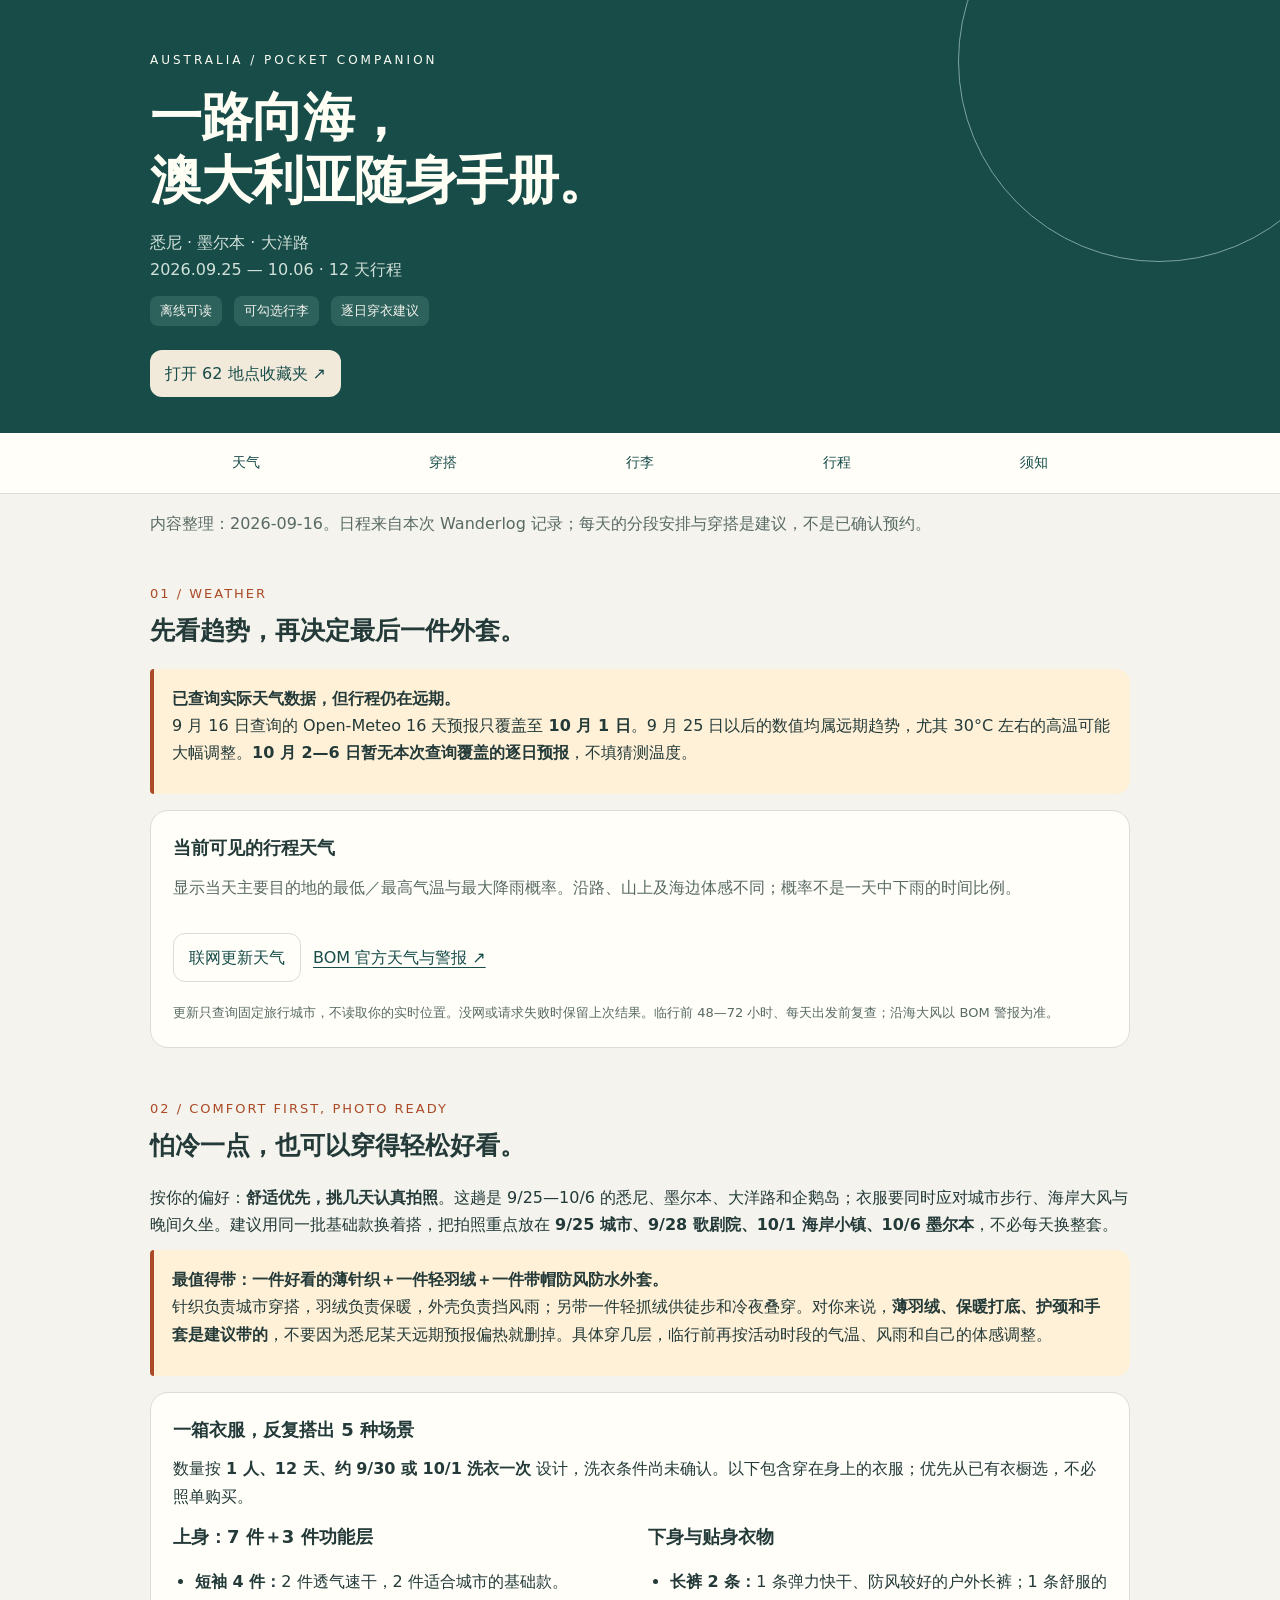
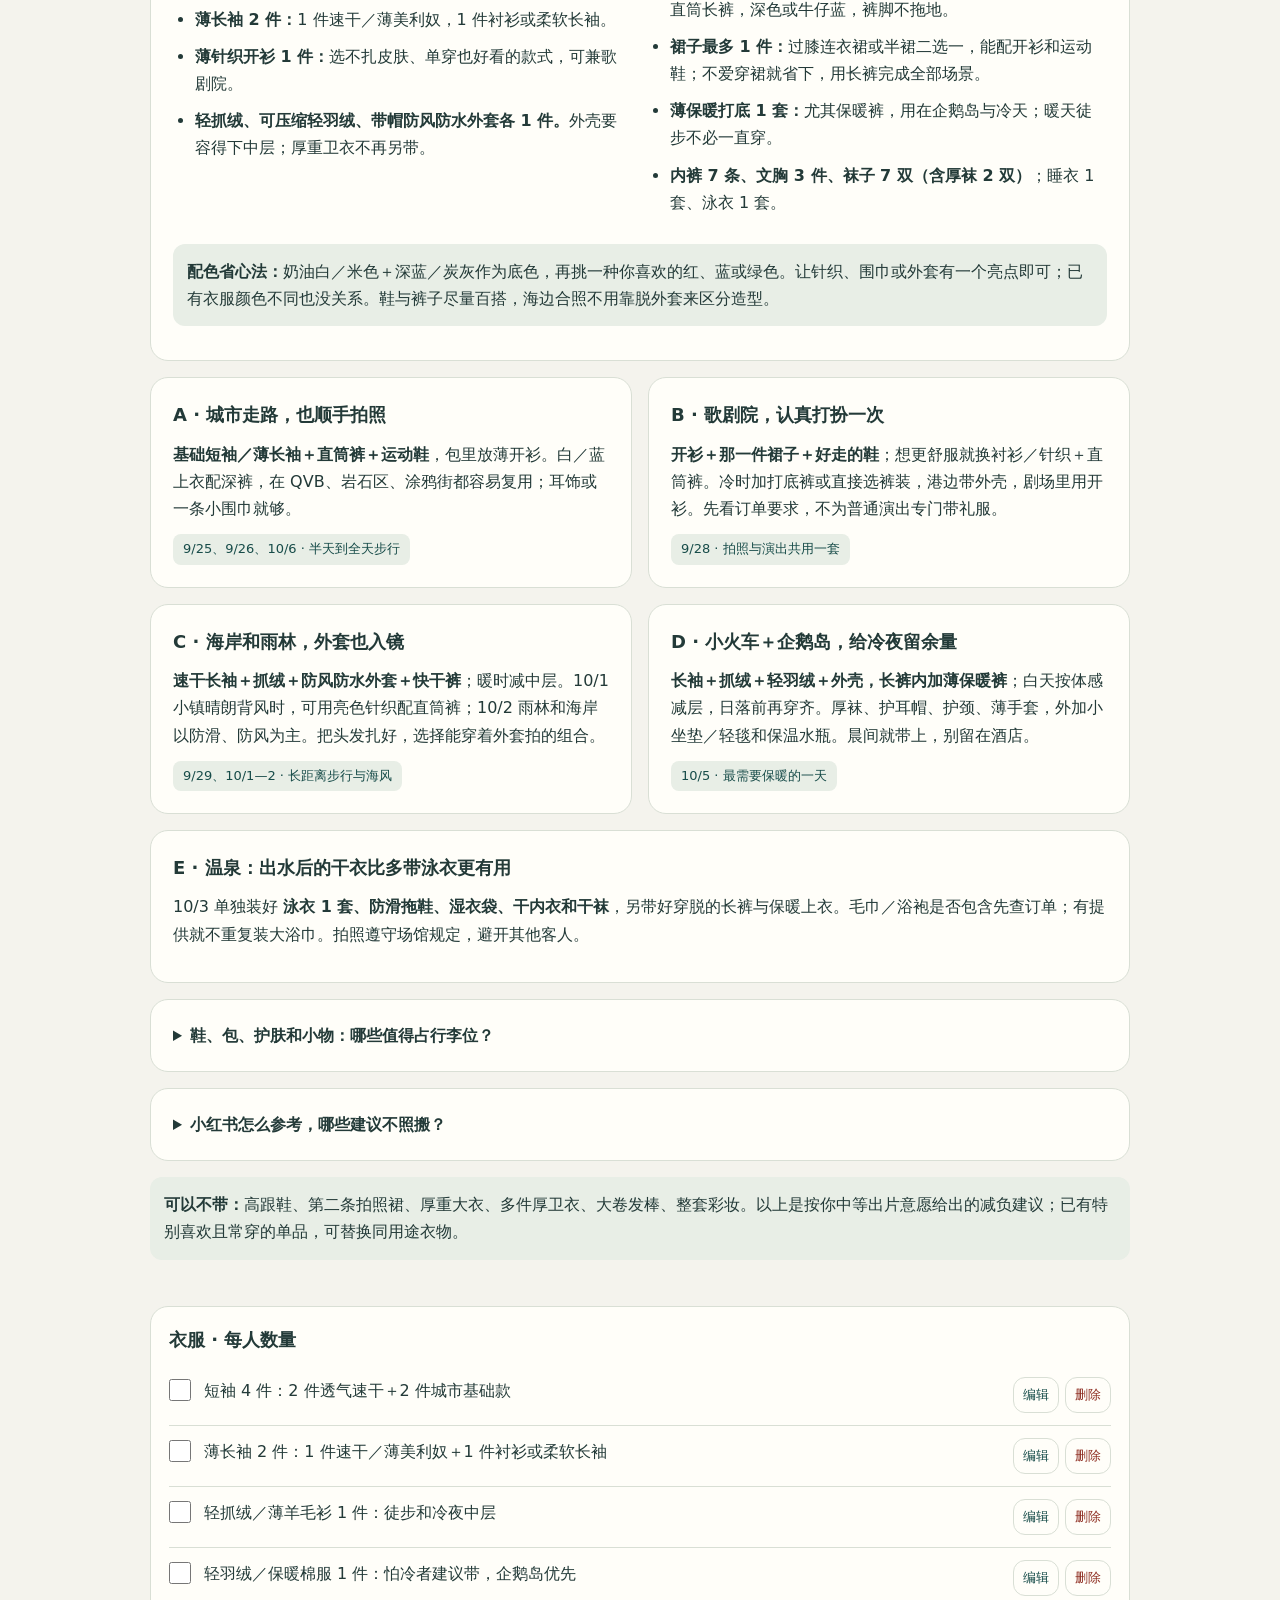
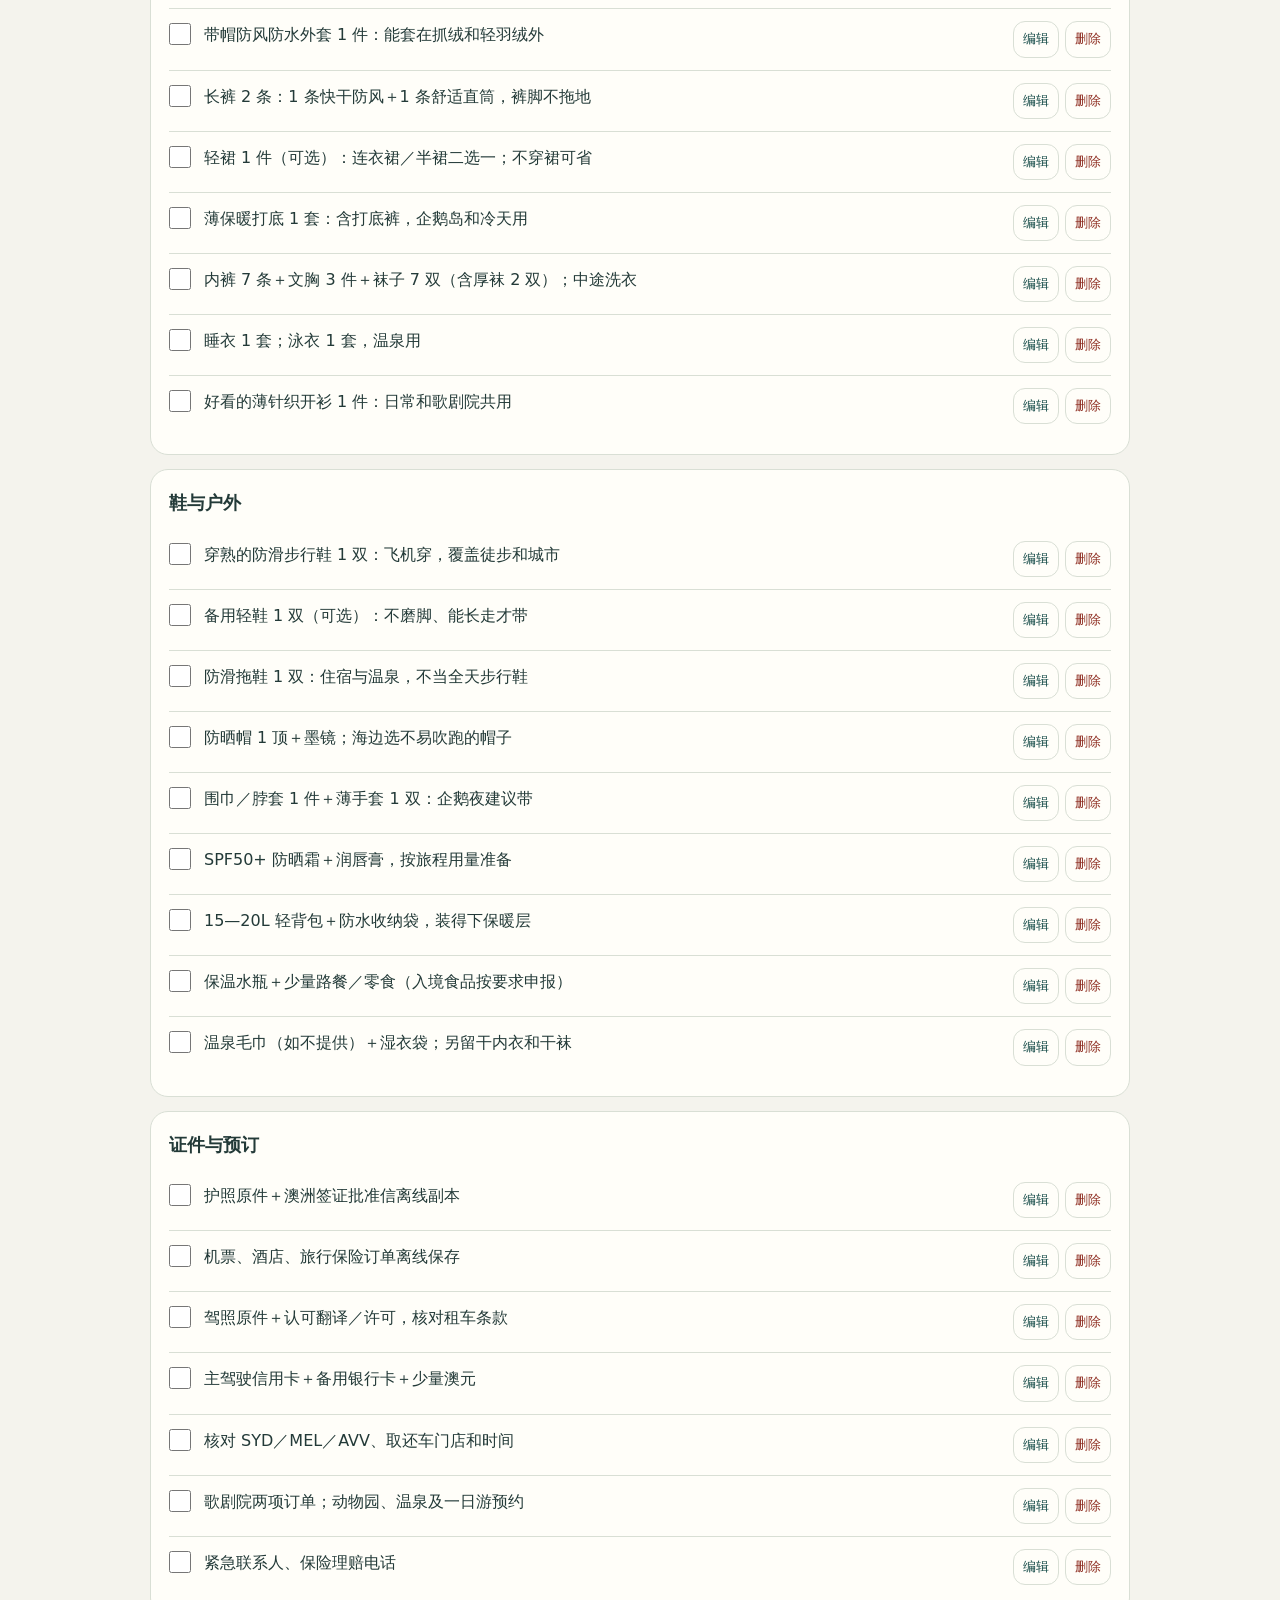
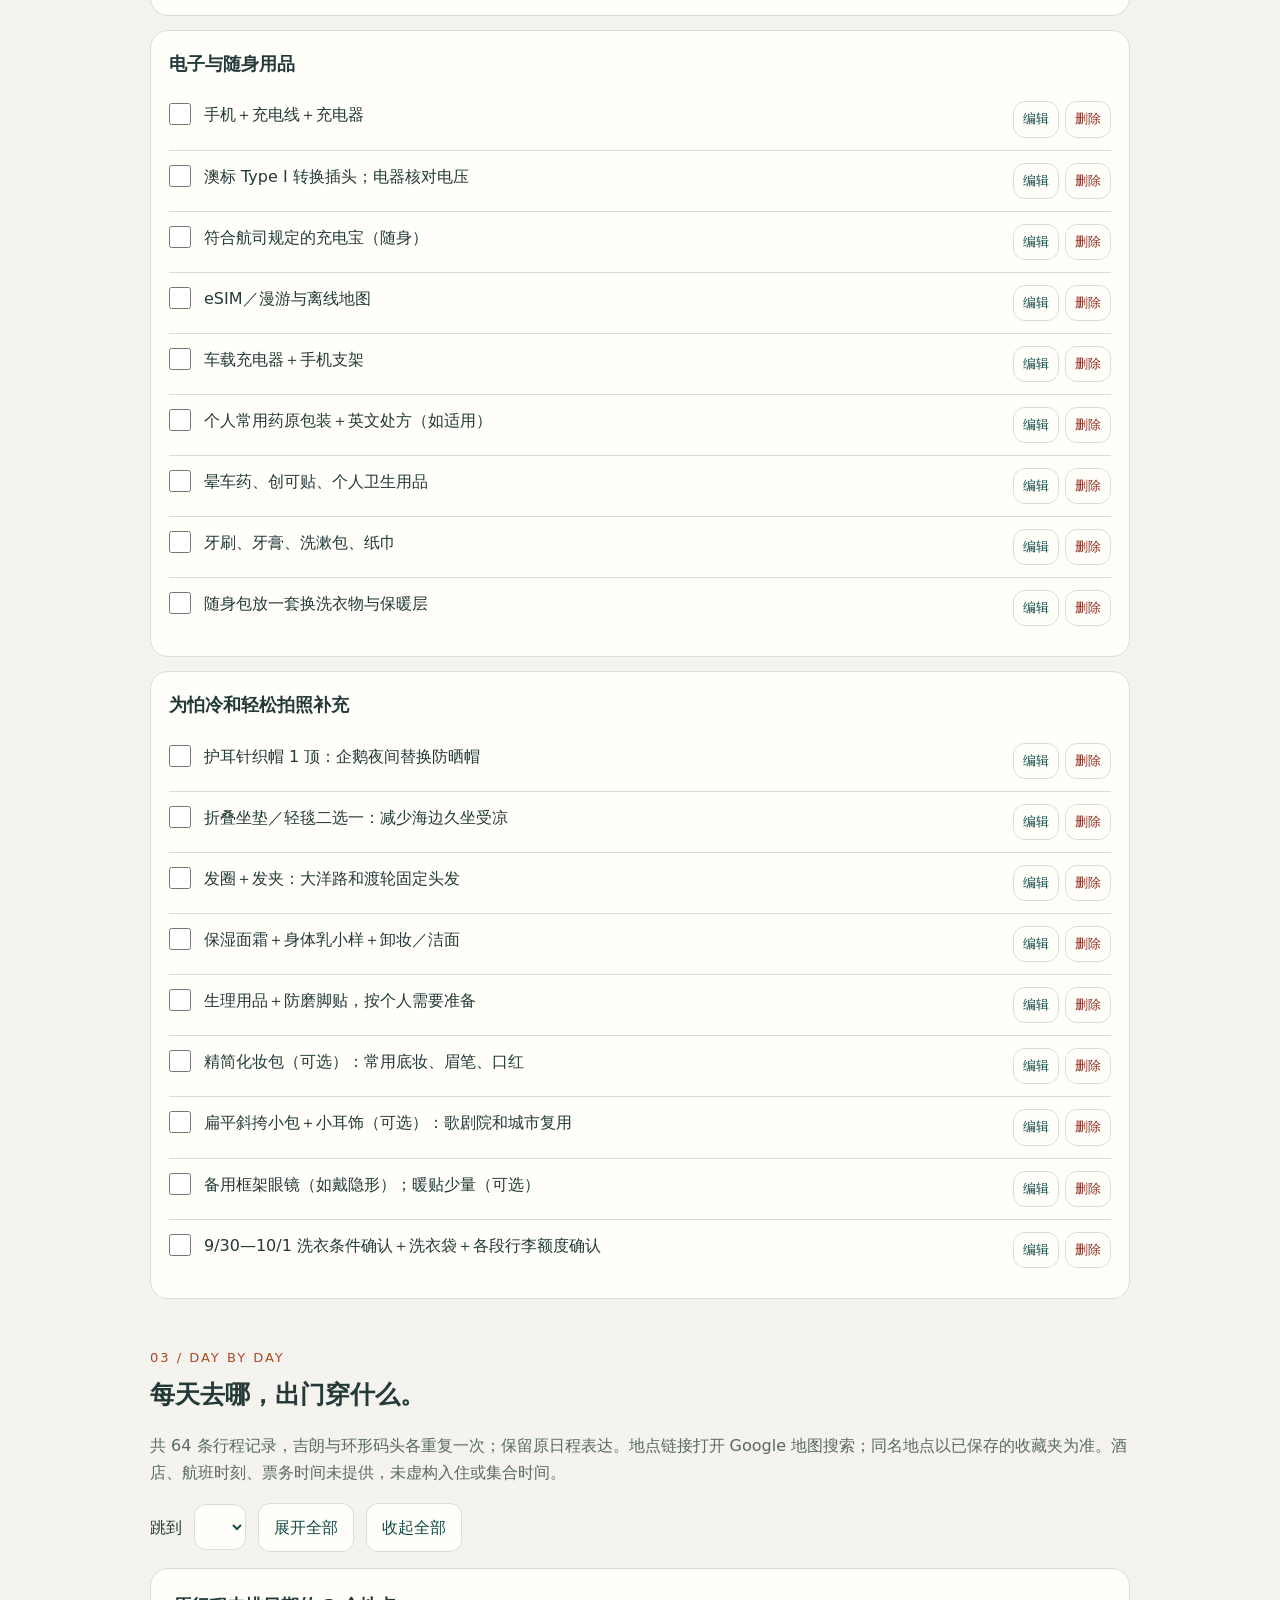
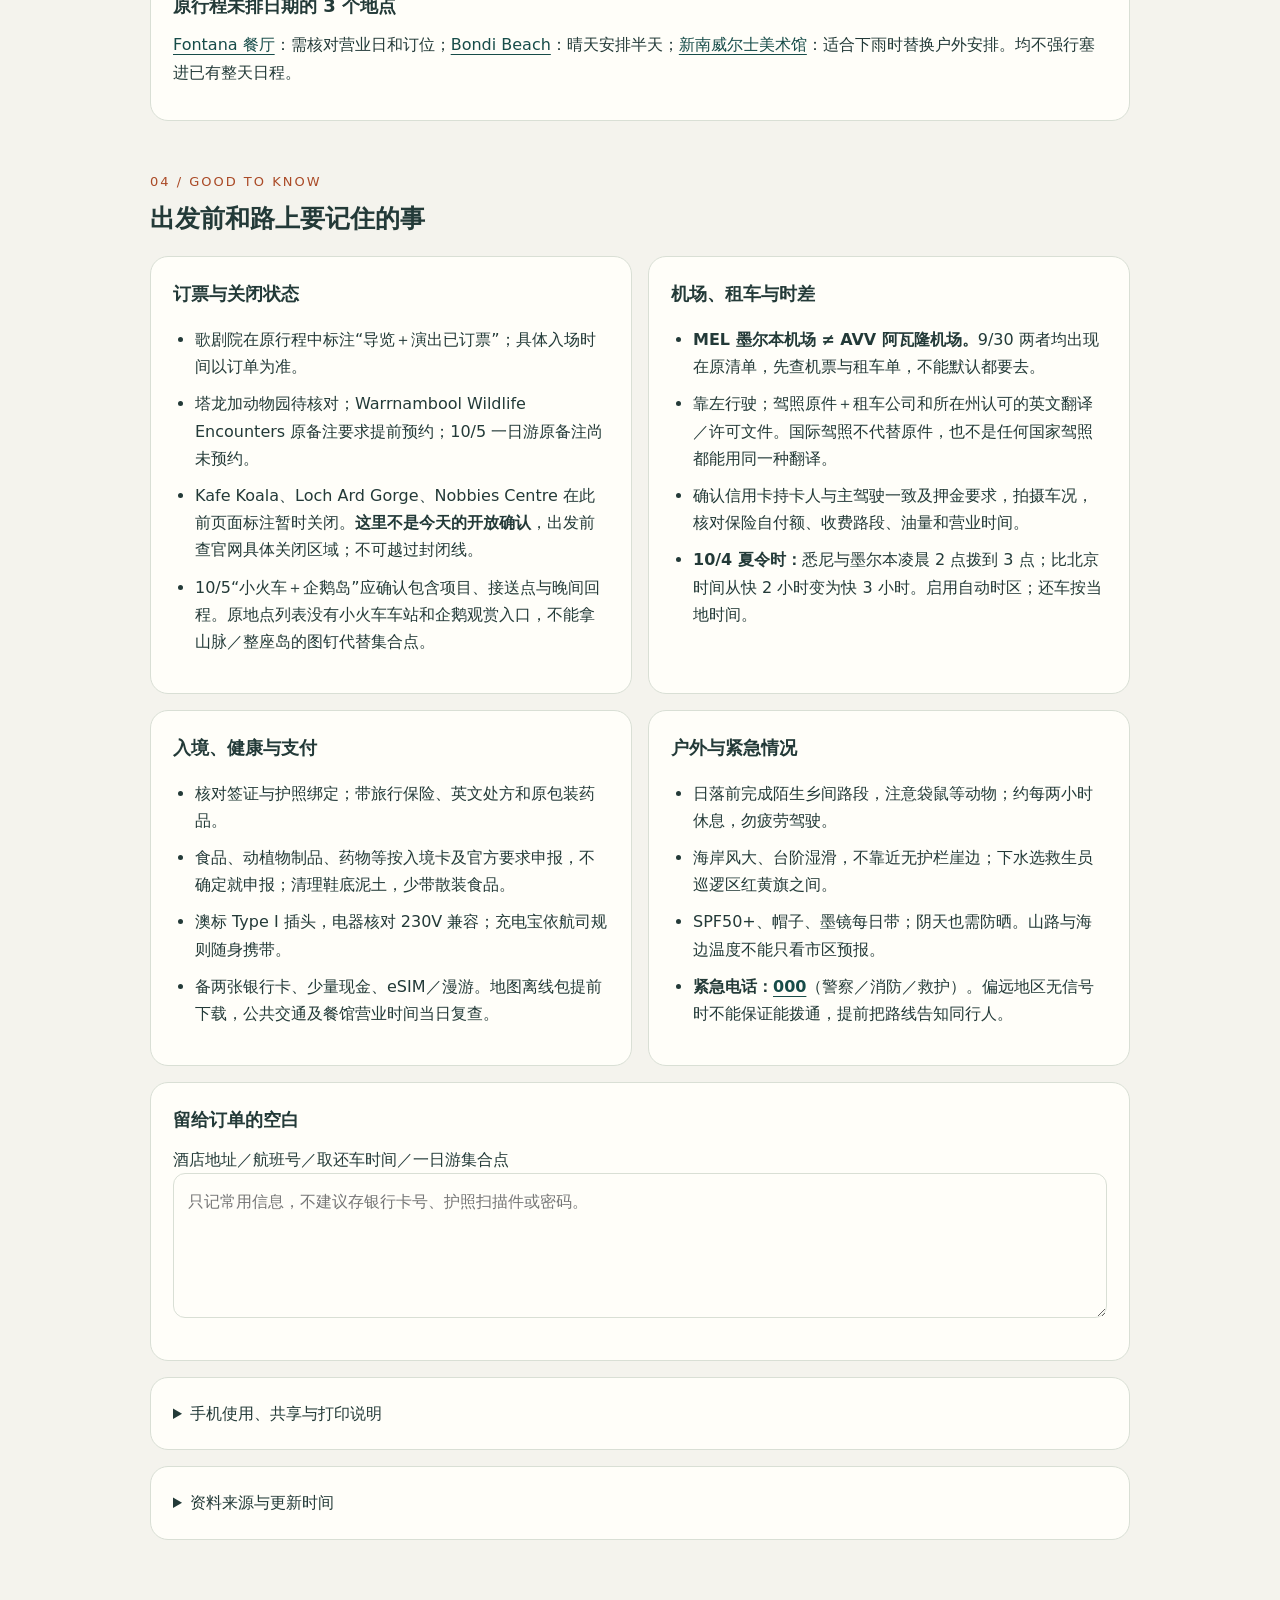
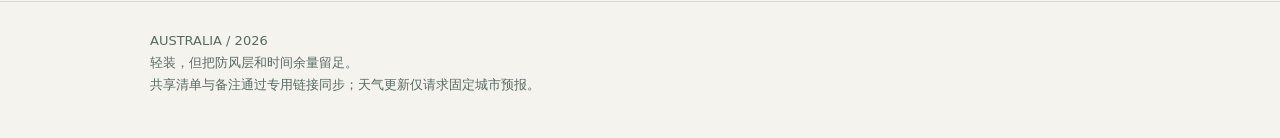
==== public/index.html @ 9674b91f "Add collaborative Cloudflare sync" ====
<!doctype html>
<html lang="zh-CN"><head><meta charset="UTF-8"><meta name="viewport" content="width=device-width,initial-scale=1,viewport-fit=cover"><meta name="theme-color" content="#174c49"><meta name="robots" content="noindex,nofollow"><meta name="referrer" content="strict-origin-when-cross-origin"><title>澳大利亚 · 随身旅行手册</title>
<style>
:root{--bg:#f4f3ed;--paper:#fffef9;--ink:#233a38;--muted:#596a65;--line:#d9dfd5;--teal:#174c49;--soft:#e8eee6;--orange:#aa4a26;--warn:#fff0d8;--radius:18px}*{box-sizing:border-box}html{scroll-behavior:smooth;scroll-padding-top:82px}body{margin:0;background:var(--bg);color:var(--ink);font:16px/1.7 system-ui,-apple-system,"Segoe UI","PingFang SC","Microsoft YaHei",sans-serif}a{color:var(--teal);text-underline-offset:4px;overflow-wrap:anywhere}button,input,select{font:inherit}button,a,summary,input{touch-action:manipulation}button{cursor:pointer}button,.btn,select{min-height:46px;border:1px solid var(--line);border-radius:12px;padding:10px 15px;background:var(--paper);color:var(--teal)}button:active,.btn:active{background:var(--soft)}button:disabled{opacity:.65;cursor:wait}:focus-visible{outline:3px solid var(--orange);outline-offset:3px}h1,h2,h3,p{margin-top:0}h1{font-size:clamp(32px,7vw,52px);line-height:1.2;letter-spacing:-1px;margin-bottom:18px}h2{font-size:25px;margin:0 0 16px}h3{font-size:18px;margin:0 0 10px}small,.muted{color:var(--muted)}small{font-size:13px}p{margin-bottom:12px}.shell{max-width:1020px;margin:auto;padding:0 20px}.hero{background:var(--teal);color:#fffef5;padding:50px 0 36px;position:relative;overflow:hidden}.hero:after{content:"";position:absolute;right:-80px;top:-140px;width:400px;height:400px;border:1px solid #7da5a0;border-radius:50%;pointer-events:none}.eyebrow{font-size:12px;letter-spacing:3px;text-transform:uppercase;margin-bottom:16px}.hero .muted{color:#d2e1d8}.hero .row{position:relative;z-index:1}.row{display:flex;gap:12px;flex-wrap:wrap;align-items:center}.pill{display:inline-block;padding:4px 10px;border-radius:8px;background:var(--soft);color:var(--teal);font-size:13px}.hero .pill{background:#2c615c;color:#f4f3ed}.hero .btn{background:#f1eadb;border:none;text-decoration:none}.hero .sub{max-width:650px}nav{position:sticky;top:0;z-index:5;background:var(--paper);border-bottom:1px solid var(--line)}nav .shell{display:grid;grid-template-columns:repeat(4,1fr);padding-top:8px;padding-bottom:8px;gap:6px}nav a{text-decoration:none;text-align:center;font-size:14px;padding:10px 0;border-radius:10px;min-height:44px}nav a:hover,nav a[aria-current]{background:var(--soft)}main{padding-bottom:45px!important}section{padding-top:34px;scroll-margin-top:10px}.intro{padding:16px 0 0}.card{background:var(--paper);border:1px solid var(--line);border-radius:var(--radius);padding:22px;margin-bottom:16px}.notice{border-left:4px solid var(--orange);background:var(--warn);padding:16px 18px;border-radius:4px 14px 14px 4px}.grid{display:grid;grid-template-columns:repeat(2,minmax(0,1fr));gap:16px}.grid .card{margin:0}.metric{font-size:28px;line-height:1.3;font-variant-numeric:tabular-nums;font-weight:650}.section-no{color:var(--orange);font-size:13px;letter-spacing:2px;margin-bottom:5px}.weather-grid{display:grid;grid-template-columns:repeat(2,minmax(0,1fr));gap:12px;margin-top:16px}.weather{background:var(--soft);padding:16px;border-radius:12px}.weather .metric{font-size:24px}.weather p{margin:0}.status{font-size:14px;margin:12px 0;overflow-wrap:anywhere}.controls{margin:16px 0}.day{padding:0;overflow:hidden}.day summary{list-style:none;cursor:pointer;padding:20px;display:grid;grid-template-columns:62px minmax(0,1fr) 24px;gap:12px;align-items:center;min-height:90px}.day summary::-webkit-details-marker{display:none}.day summary:after{content:"＋";font-size:22px;color:var(--teal)}.day[open] summary:after{content:"−"}.date{font-weight:700;color:var(--orange);font-size:21px;line-height:1.2}.date small{font-size:12px;font-weight:400;display:block;padding-top:6px}.day-title{font-size:18px;font-weight:650;display:block;line-height:1.45}.day-body{border-top:1px solid var(--line);padding:20px}.day-body .weather{margin-bottom:16px}.day-body ul{padding-left:22px}.route{list-style:none;padding:0!important;counter-reset:stops}.route li{position:relative;counter-increment:stops;padding:0 0 12px 32px;min-height:44px}.route li:before{content:counter(stops);position:absolute;left:0;top:3px;width:22px;height:22px;border-radius:50%;background:var(--soft);text-align:center;font-size:12px;color:var(--teal)}.route a{display:inline-block;min-height:32px;text-decoration-thickness:1px}.callout{padding:14px;background:var(--soft);border-radius:12px;margin:12px 0}.packing label{display:flex;gap:12px;align-items:flex-start;padding:12px 2px;border-bottom:1px solid var(--line);cursor:pointer;min-height:48px}.packing label:last-child{border:0}.packing input{width:22px;height:22px;accent-color:var(--teal);flex-shrink:0;margin:3px 0 0}.packing input:checked+span{text-decoration:line-through;color:var(--muted)}progress{width:100%;height:10px;accent-color:var(--teal)}textarea{width:100%;min-height:145px;padding:14px;border:1px solid var(--line);border-radius:12px;background:var(--paper);color:var(--ink);font:inherit;resize:vertical}.list{padding-left:22px}.list li{margin:10px 0}footer{padding:28px 0 42px;border-top:1px solid var(--line);font-size:13px;color:var(--muted)}.hide{display:none!important}.badge{font-size:12px;color:var(--orange);font-weight:650}.skip{position:absolute;left:-10000px}.skip:focus{left:12px;top:12px;z-index:10;background:white;padding:12px}.sources a{display:block;padding:10px 0;min-height:44px}#storage-status{font-size:13px}body[data-unpacked=true] .packing label:has(input:checked){display:none}@media(max-width:650px){.shell{padding-left:16px;padding-right:16px}.hero{padding:36px 0 28px}.grid{grid-template-columns:1fr}.card{padding:18px}.day{padding:0}.day summary{padding:17px 14px;grid-template-columns:54px minmax(0,1fr) 22px;gap:9px}.day-body{padding:17px}.weather-grid{gap:8px}.weather{padding:12px}.weather .metric{font-size:22px}.row .btn{font-size:14px}h2{font-size:23px}nav .shell{padding-left:10px;padding-right:10px}.date{font-size:19px}}@media print{nav,.controls,button,.hero .row,.no-print{display:none!important}body{background:white;font-size:11pt}.shell{max-width:none}section{padding-top:16px}.hero{background:white;color:#233a38;padding:12px 0}.hero .muted{color:#596a65}.hero:after{display:none}.card{break-inside:avoid;border-color:#bbb}.day-body{display:block!important}.grid{display:block}.grid .card{margin-bottom:10px}footer{padding:10px 0}}@media(prefers-reduced-motion:reduce){html{scroll-behavior:auto}}
.tab-panel{display:none;padding-top:34px}.tab-panel.active{display:block}nav{overflow-x:auto}nav .shell{grid-template-columns:repeat(5,minmax(72px,1fr));min-width:390px}nav a[aria-selected="true"]{background:var(--soft)}.packing-group{background:var(--paper);border:1px solid var(--line);border-radius:var(--radius);padding:18px;margin-bottom:14px}.packing-item{display:grid;grid-template-columns:24px minmax(0,1fr) auto;gap:11px;align-items:start;padding:12px 0;border-bottom:1px solid var(--line)}.packing-item:last-child{border-bottom:0}.packing-item input{width:22px;height:22px;accent-color:var(--teal);margin:2px 0 0}.packing-item.packed .packing-label{text-decoration:line-through;color:var(--muted)}.item-actions{display:flex;gap:6px}.item-actions button{min-height:36px;padding:6px 9px;font-size:13px}.delete-item{color:#8d2b1f}.add-item{display:grid;grid-template-columns:1fr 1fr auto;gap:10px}.text-input{min-height:46px;border:1px solid var(--line);border-radius:12px;padding:10px 15px;background:var(--paper);color:var(--ink);font:inherit}.sync-badge{display:inline-flex;align-items:center;gap:7px}.sync-dot{width:9px;height:9px;border-radius:50%;background:#85918c}.sync-badge[data-state="online"] .sync-dot{background:#26834a}.sync-badge[data-state="saving"] .sync-dot{background:#c57d16}.sync-badge[data-state="error"] .sync-dot{background:#b53b2c}body[data-unpacked="true"] .packing-item.packed{display:none}.undo-toast{position:fixed;left:50%;bottom:22px;transform:translateX(-50%);z-index:10;background:var(--ink);color:white;padding:11px 14px;border-radius:12px;box-shadow:0 8px 30px #0003}.undo-toast button{min-height:34px;margin-left:10px;padding:4px 9px}@media(max-width:650px){.add-item{grid-template-columns:1fr}.item-actions{grid-column:2;justify-self:start}}@media print{.tab-panel{display:block!important}}
</style></head><body>
<a class="skip" href="#days">跳至每日行程</a>
<header class="hero"><div class="shell"><p class="eyebrow">Australia / Pocket companion</p><h1>一路向海，<br>澳大利亚随身手册。</h1><p class="sub muted">悉尼 · 墨尔本 · 大洋路<br>2026.09.25 — 10.06 · 12 天行程</p><div class="row"><span class="pill">离线可读</span><span class="pill">可勾选行李</span><span class="pill">逐日穿衣建议</span></div><div class="row" style="margin-top:24px"><a class="btn" href="https://www.google.com/maps/@-36.3335131,141.4826921,6z/data=!4m11!1m7!3m6!1s0x6ad642b1b46283b9:0x33718f02306f1e54!2sNational+Gallery+of+Victoria!8m2!3d-37.8225942!4d144.9689278!16zL20vMGhoaHM!11m2!2spGgIpZqmrWpMetkYb9na2A!3e3" target="_blank" rel="noopener">打开 62 地点收藏夹 ↗</a></div></div></header>
<nav aria-label="手册导航" role="tablist"><div class="shell"><a href="#weather" role="tab" data-tab="weather">天气</a><a href="#clothes" role="tab" data-tab="clothes">穿搭</a><a href="#packing" role="tab" data-tab="packing">行李</a><a href="#days" role="tab" data-tab="days">行程</a><a href="#essentials" role="tab" data-tab="essentials">须知</a></div></nav>
<main class="shell"><div class="intro"><p class="muted">内容整理：2026-09-16。日程来自本次 Wanderlog 记录；每天的分段安排与穿搭是建议，不是已确认预约。</p></div>
<section id="weather"><p class="section-no">01 / WEATHER</p><h2>先看趋势，再决定最后一件外套。</h2><div class="notice"><strong>已查询实际天气数据，但行程仍在远期。</strong><p>9 月 16 日查询的 Open-Meteo 16 天预报只覆盖至 <b>10 月 1 日</b>。9 月 25 日以后的数值均属远期趋势，尤其 30°C 左右的高温可能大幅调整。<b>10 月 2—6 日暂无本次查询覆盖的逐日预报</b>，不填猜测温度。</p></div><div class="card" style="margin-top:16px"><h3>当前可见的行程天气</h3><p class="muted">显示当天主要目的地的最低／最高气温与最大降雨概率。沿路、山上及海边体感不同；概率不是一天中下雨的时间比例。</p><div id="weather-overview" class="weather-grid"></div><div class="row controls"><button id="refresh" type="button">联网更新天气</button><a href="https://www.bom.gov.au/" target="_blank" rel="noopener">BOM 官方天气与警报 ↗</a></div><p id="weather-status" class="status" role="status"></p><small>更新只查询固定旅行城市，不读取你的实时位置。没网或请求失败时保留上次结果。临行前 48—72 小时、每天出发前复查；沿海大风以 BOM 警报为准。</small></div></section>
<section id="clothes"><p class="section-no">02 / COMFORT FIRST, PHOTO READY</p><h2>怕冷一点，也可以穿得轻松好看。</h2>
<p>按你的偏好：<b>舒适优先，挑几天认真拍照</b>。这趟是 9/25—10/6 的悉尼、墨尔本、大洋路和企鹅岛；衣服要同时应对城市步行、海岸大风与晚间久坐。建议用同一批基础款换着搭，把拍照重点放在 <b>9/25 城市、9/28 歌剧院、10/1 海岸小镇、10/6 墨尔本</b>，不必每天换整套。</p>
<div class="notice"><strong>最值得带：一件好看的薄针织＋一件轻羽绒＋一件带帽防风防水外套。</strong><p>针织负责城市穿搭，羽绒负责保暖，外壳负责挡风雨；另带一件轻抓绒供徒步和冷夜叠穿。对你来说，<b>薄羽绒、保暖打底、护颈和手套是建议带的</b>，不要因为悉尼某天远期预报偏热就删掉。具体穿几层，临行前再按活动时段的气温、风雨和自己的体感调整。</p></div>
<article class="card" style="margin-top:16px"><h3>一箱衣服，反复搭出 5 种场景</h3><p>数量按 <b>1 人、12 天、约 9/30 或 10/1 洗衣一次</b> 设计，洗衣条件尚未确认。以下包含穿在身上的衣服；优先从已有衣橱选，不必照单购买。</p>
<div class="grid"><div><h3>上身：7 件＋3 件功能层</h3><ul class="list"><li><b>短袖 4 件：</b>2 件透气速干，2 件适合城市的基础款。</li><li><b>薄长袖 2 件：</b>1 件速干／薄美利奴，1 件衬衫或柔软长袖。</li><li><b>薄针织开衫 1 件：</b>选不扎皮肤、单穿也好看的款式，可兼歌剧院。</li><li><b>轻抓绒、可压缩轻羽绒、带帽防风防水外套各 1 件。</b>外壳要容得下中层；厚重卫衣不再另带。</li></ul></div>
<div><h3>下身与贴身衣物</h3><ul class="list"><li><b>长裤 2 条：</b>1 条弹力快干、防风较好的户外长裤；1 条舒服的直筒长裤，深色或牛仔蓝，裤脚不拖地。</li><li><b>裙子最多 1 件：</b>过膝连衣裙或半裙二选一，能配开衫和运动鞋；不爱穿裙就省下，用长裤完成全部场景。</li><li><b>薄保暖打底 1 套：</b>尤其保暖裤，用在企鹅岛与冷天；暖天徒步不必一直穿。</li><li><b>内裤 7 条、文胸 3 件、袜子 7 双（含厚袜 2 双）</b>；睡衣 1 套、泳衣 1 套。</li></ul></div></div>
<p class="callout"><b>配色省心法：</b>奶油白／米色＋深蓝／炭灰作为底色，再挑一种你喜欢的红、蓝或绿色。让针织、围巾或外套有一个亮点即可；已有衣服颜色不同也没关系。鞋与裤子尽量百搭，海边合照不用靠脱外套来区分造型。</p></article>
<div class="grid"><article class="card"><h3>A · 城市走路，也顺手拍照</h3><p><b>基础短袖／薄长袖＋直筒裤＋运动鞋</b>，包里放薄开衫。白／蓝上衣配深裤，在 QVB、岩石区、涂鸦街都容易复用；耳饰或一条小围巾就够。</p><span class="pill">9/25、9/26、10/6 · 半天到全天步行</span></article>
<article class="card"><h3>B · 歌剧院，认真打扮一次</h3><p><b>开衫＋那一件裙子＋好走的鞋</b>；想更舒服就换衬衫／针织＋直筒裤。冷时加打底裤或直接选裤装，港边带外壳，剧场里用开衫。先看订单要求，不为普通演出专门带礼服。</p><span class="pill">9/28 · 拍照与演出共用一套</span></article>
<article class="card"><h3>C · 海岸和雨林，外套也入镜</h3><p><b>速干长袖＋抓绒＋防风防水外套＋快干裤</b>；暖时减中层。10/1 小镇晴朗背风时，可用亮色针织配直筒裤；10/2 雨林和海岸以防滑、防风为主。把头发扎好，选择能穿着外套拍的组合。</p><span class="pill">9/29、10/1—2 · 长距离步行与海风</span></article>
<article class="card"><h3>D · 小火车＋企鹅岛，给冷夜留余量</h3><p><b>长袖＋抓绒＋轻羽绒＋外壳，长裤内加薄保暖裤</b>；白天按体感减层，日落前再穿齐。厚袜、护耳帽、护颈、薄手套，外加小坐垫／轻毯和保温水瓶。晨间就带上，别留在酒店。</p><span class="pill">10/5 · 最需要保暖的一天</span></article></div>
<article class="card" style="margin-top:16px"><h3>E · 温泉：出水后的干衣比多带泳衣更有用</h3><p>10/3 单独装好 <b>泳衣 1 套、防滑拖鞋、湿衣袋、干内衣和干袜</b>，另带好穿脱的长裤与保暖上衣。毛巾／浴袍是否包含先查订单；有提供就不重复装大浴巾。拍照遵守场馆规定，避开其他客人。</p></article>
<details class="card"><summary><b>鞋、包、护肤和小物：哪些值得占行李位？</b></summary><ul class="list"><li><b>鞋：2 双够用，最多 3 双。</b>必带穿熟的防滑步行鞋＋温泉拖鞋；只有第一双易湿、快磨脚或确实有搭配需求时，才加一双轻便运动鞋／已穿惯的平底鞋。你的已排路线没有出海浮潜，不用照搬攻略专门带溯溪鞋；拖鞋只用于住宿、温泉等适用场景。</li><li><b>包：15—20L 轻背包＋可选扁平斜挎小包。</b>徒步、企鹅岛用背包装保暖层；歌剧院用小包。选自己背着舒服的背负，不为造型每天多背一只大包。</li><li><b>让照片更省心：</b>发圈、发夹、墨镜、小耳饰；围巾与针织已计入衣物，不用再加一套拍摄道具。海岸风大，固定头发通常比多带裙子实用。</li><li><b>护肤化妆：</b>SPF50+、保湿面霜、身体乳小样、润唇膏、卸妆与洁面；底妆、眉笔、口红选常用小组合即可。需要防晒量按每天用量准备，不因怕晒临时更换没试过的产品。隐形眼镜使用者带框架眼镜备用。</li><li><b>舒适小物：</b>保温水瓶、创可贴／防磨脚贴、生理用品、常用药原包装；晕车用品按自身需要和说明准备。企鹅岛折叠坐垫或轻毯二选一；暖贴少量可选，按说明隔衣使用。</li></ul></details>
<details class="card"><summary><b>小红书怎么参考，哪些建议不照搬？</b></summary><p>2026-09-16 实际阅读下列笔记正文后，提取与本行程有关的经验；下面是独立整理，数量和搭配方案是针对你的建议。个人体感不能代替本次天气预报，其他地区穿法不直接套用。</p><ul class="list"><li><a href="https://www.xiaohongshu.com/explore/6aa0d2fb00000000120249ba" target="_blank" rel="noopener">ROOOO · 十一/国庆澳洲穿什么？悉尼墨尔本西澳合集 ↗</a>：采用悉尼、墨尔本早晚加外套和大洋路防风的经验；“短暂脱外套不冷”是作者个人体感，你不用照做。西澳和圣灵群岛未排在这趟行程中。</li><li><a href="https://www.xiaohongshu.com/explore/6a9eba370000000011033e0c" target="_blank" rel="noopener">荔枝鱼 · 去大洋路你就穿亮色吧一穿一个不吱声 ↗</a>：采用亮色点缀、海风会吹乱头发的提醒；将亮色放在保暖衣物上，照片与舒适可以兼顾。</li><li><a href="https://www.xiaohongshu.com/explore/68dee7df000000000302c4c1" target="_blank" rel="noopener">尾号0238 · 国庆小火车＋企鹅岛一日游经验 ↗</a>（2025-10-08）：采用风雨、等候久和备足保暖层的经验；不把往年体感温度、检票时刻或罚款描述写成本次事实。</li><li><a href="https://www.penguins.org.au/faqs/" target="_blank" rel="noopener">企鹅岛官方 FAQ ↗</a>：已核对保暖衣、雨衣、座位用毯的建议，以及<b>日落后禁止使用相机、摄像机和手机拍摄</b>。拍穿搭放在白天合规区域，晚间留给观赏。</li></ul><small>小红书链接可能要求登录或在 App 打开；即使原笔记不可访问，本页建议仍可离线阅读。没有复制原文长段或原图。</small></details>
<div class="callout"><b>可以不带：</b>高跟鞋、第二条拍照裙、厚重大衣、多件厚卫衣、大卷发棒、整套彩妆。以上是按你中等出片意愿给出的减负建议；已有特别喜欢且常穿的单品，可替换同用途衣物。</div></section>
<section id="packing"><p class="section-no">03 / SHARED PACKING</p><h2>一起准备，改动自动同步。</h2><div class="card"><div class="row" style="justify-content:space-between"><div><h3 style="margin:0">共享行李进度</h3><span class="sync-badge" id="sync-status" data-state="local"><span class="sync-dot"></span><span id="sync-text">本机草稿</span></span></div><strong id="pack-count"></strong></div><progress id="pack-progress" max="1" value="0" aria-label="行李完成进度"></progress><p id="storage-status" class="muted">离线时先保存在本机；连接共享云端后，任何拥有专用链接的人都可以共同编辑。</p><div class="row controls"><button id="filter-packed" type="button" aria-pressed="false">只看未准备</button><button id="reload-shared" type="button">从云端刷新</button></div></div><form id="add-item-form" class="card add-item"><label>新条目<input id="new-item-label" class="text-input" maxlength="160" required placeholder="例如：备用充电线"></label><label>分类<input id="new-item-category" class="text-input" maxlength="60" list="packing-categories" placeholder="例如：电子与随身用品"></label><datalist id="packing-categories"></datalist><button type="submit">添加</button></form><div id="packing-list"></div><div class="callout"><b>洗衣与登机怎么安排：</b>9/30—10/1 查住宿洗衣条件，留出晾干时间；没法洗衣就把内裤和袜子各增至 12—13，基础上衣酌增 2—3 件，外套不翻倍。飞机穿运动鞋、直筒长裤和开衫，随身放轻羽绒、证件及一套干净内衣。各段航班行李额度尚未提供，打包后称重再减可选项。</div></section>
<section id="days"><p class="section-no">03 / DAY BY DAY</p><h2>每天去哪，出门穿什么。</h2><p class="muted">共 64 条行程记录，吉朗与环形码头各重复一次；保留原日程表达。地点链接打开 Google 地图搜索；同名地点以已保存的收藏夹为准。酒店、航班时刻、票务时间未提供，未虚构入住或集合时间。</p><div class="row controls"><label for="jump-day">跳到</label><select id="jump-day" aria-label="选择行程日期"></select><button id="expand-days" type="button">展开全部</button><button id="collapse-days" type="button">收起全部</button></div><div id="day-list"></div><div class="card"><h3>原行程未排日期的 3 个地点</h3><p><a href="https://www.google.com/maps/search/?api=1&query=Fontana+Redfern+Sydney">Fontana 餐厅</a>：需核对营业日和订位；<a href="https://www.google.com/maps/search/?api=1&query=Bondi+Beach+NSW">Bondi Beach</a>：晴天安排半天；<a href="https://www.google.com/maps/search/?api=1&query=Art+Gallery+of+New+South+Wales">新南威尔士美术馆</a>：适合下雨时替换户外安排。均不强行塞进已有整天日程。</p></div></section>
<section id="essentials"><p class="section-no">04 / GOOD TO KNOW</p><h2>出发前和路上要记住的事</h2><div class="grid"><article class="card"><h3>订票与关闭状态</h3><ul class="list"><li>歌剧院在原行程中标注“导览＋演出已订票”；具体入场时间以订单为准。</li><li>塔龙加动物园待核对；Warrnambool Wildlife Encounters 原备注要求提前预约；10/5 一日游原备注尚未预约。</li><li>Kafe Koala、Loch Ard Gorge、Nobbies Centre 在此前页面标注暂时关闭。<b>这里不是今天的开放确认</b>，出发前查官网具体关闭区域；不可越过封闭线。</li><li>10/5“小火车＋企鹅岛”应确认包含项目、接送点与晚间回程。原地点列表没有小火车车站和企鹅观赏入口，不能拿山脉／整座岛的图钉代替集合点。</li></ul></article><article class="card"><h3>机场、租车与时差</h3><ul class="list"><li><b>MEL 墨尔本机场 ≠ AVV 阿瓦隆机场。</b>9/30 两者均出现在原清单，先查机票与租车单，不能默认都要去。</li><li>靠左行驶；驾照原件＋租车公司和所在州认可的英文翻译／许可文件。国际驾照不代替原件，也不是任何国家驾照都能用同一种翻译。</li><li>确认信用卡持卡人与主驾驶一致及押金要求，拍摄车况，核对保险自付额、收费路段、油量和营业时间。</li><li><b>10/4 夏令时：</b>悉尼与墨尔本凌晨 2 点拨到 3 点；比北京时间从快 2 小时变为快 3 小时。启用自动时区；还车按当地时间。</li></ul></article><article class="card"><h3>入境、健康与支付</h3><ul class="list"><li>核对签证与护照绑定；带旅行保险、英文处方和原包装药品。</li><li>食品、动植物制品、药物等按入境卡及官方要求申报，不确定就申报；清理鞋底泥土，少带散装食品。</li><li>澳标 Type I 插头，电器核对 230V 兼容；充电宝依航司规则随身携带。</li><li>备两张银行卡、少量现金、eSIM／漫游。地图离线包提前下载，公共交通及餐馆营业时间当日复查。</li></ul></article><article class="card"><h3>户外与紧急情况</h3><ul class="list"><li>日落前完成陌生乡间路段，注意袋鼠等动物；约每两小时休息，勿疲劳驾驶。</li><li>海岸风大、台阶湿滑，不靠近无护栏崖边；下水选救生员巡逻区红黄旗之间。</li><li>SPF50+、帽子、墨镜每日带；阴天也需防晒。山路与海边温度不能只看市区预报。</li><li><b>紧急电话：<a href="tel:000">000</a></b>（警察／消防／救护）。偏远地区无信号时不能保证能拨通，提前把路线告知同行人。</li></ul></article></div>
<div class="card" style="margin-top:16px"><h3>留给订单的空白</h3><label for="trip-notes">酒店地址／航班号／取还车时间／一日游集合点</label><textarea id="trip-notes" placeholder="只记常用信息，不建议存银行卡号、护照扫描件或密码。"></textarea><p id="notes-status" role="status" class="status"></p></div>
<details class="card"><summary>手机使用、共享与打印说明</summary><ul class="list"><li>Cloudflare 共享版使用专用链接：拥有链接的人无需注册即可共同编辑行李和备注。请只把链接发给同行人。</li><li>每次勾选、增删或修改条目都会自动同步；备注停止输入约半秒后同步。页面会显示“已同步”或错误状态，重新回到页面时也会刷新云端内容。</li><li>离线时改动先保存在当前浏览器；若显示同步失败，请恢复网络后点“从云端刷新”。多人恰好修改同一条目时，最后一次提交生效。</li><li>行程正文仍可离线阅读；联网更新天气、打开地图和多人同步需要网络。可展开全部日程后打印或存为 PDF。</li><li>这是持链接可编辑的共享网页，不是密码保护空间。不要在备注里写护照号、银行卡、密码、精确住址等敏感资料。</li></ul><button id="print" type="button">展开并打印／存为 PDF</button></details>
<details class="card sources"><summary>资料来源与更新时间</summary><p>天气查询：2026-09-16，中国时间。数值来自 Open-Meteo 自动组合模型预报，不是 BOM 官方逐日预报。更新按钮会获取当时起未来 16 天，超出范围的行程日期保留“未覆盖”提示。衣物与活动节奏是建议，订票和开放状态以订单／官网为准。</p><a href="https://open-meteo.com/en/docs">Open-Meteo API 文档与预报范围</a><a href="https://www.bom.gov.au/">澳大利亚气象局 BOM</a><a href="https://wanderlog.com/view/kvpooghixz/前往australia的旅行/shared">本次 Wanderlog 原始行程</a><a href="https://www.parks.vic.gov.au/">Parks Victoria 公园与关闭通知</a><a href="https://www.penguins.org.au/">Phillip Island Nature Parks</a><a href="https://warrnamboolwildlife.com/">Warrnambool Wildlife Encounters</a><a href="https://www.sydneyoperahouse.com/">悉尼歌剧院</a><a href="https://www.agriculture.gov.au/biosecurity-trade/travelling/bringing-mailing-goods">澳大利亚入境生物安全申报</a><a href="https://www.timeanddate.com/time/change/australia/sydney?year=2026">2026 悉尼时钟调整日期</a></details></section>
<noscript><div class="notice">此预览器未启用 JavaScript，逐日行程与共享清单无法显示。请用支持 JavaScript 的浏览器打开。</div></noscript></main><footer><div class="shell">AUSTRALIA / 2026<br>轻装，但把防风层和时间余量留足。<br>共享清单与备注通过专用链接同步；天气更新仅请求固定城市预报。</div></footer>
<script>
'use strict';
const listName='澳大利亚旅行 · Wanderlog 2026';
const cities=[['悉尼',-33.8688,151.2093],['墨尔本',-37.8136,144.9631],['阿波罗湾',-38.758,143.67],['瓦南布尔',-38.3833,142.4833],['菲利普岛',-38.516,145.15],['吉朗',-38.1493,144.3598]];
const days=[
['2026-09-25','五','悉尼 city walk＋港湾日落',0,'圣母主教座堂|海德公园|维多利亚女王大厦|悉尼市政厅|悉尼唐人街|达令港','St Marys Cathedral Sydney|Hyde Park Sydney|Queen Victoria Building Sydney|Sydney Town Hall|Chinatown Sydney|Darling Harbour Sydney','上午教堂和海德公园；午后市中心建筑与唐人街；傍晚达令港。','短袖＋轻薄长裤＋运动鞋；带薄长袖，傍晚港边有风时加防风外套。','原图列出的步行衔接合计约 3.3 公里，不含景点内步行；以舒适鞋为主。下雨可把长时间港边活动换成美术馆。'],
['2026-09-26','六','澳大利亚博物馆＋岩石区',0,'Australian Museum|The Rocks Market|Sydney Observatory|Ribs & Burgers The Rocks','Australian Museum Sydney|The Rocks Market Sydney|Sydney Observatory|Ribs & Burgers The Rocks','上午博物馆；午后岩石区周末集市；再去天文台周边，餐厅收尾。','短袖＋轻薄下装；空调馆内准备薄长袖。当前远期有接近 30°C 的趋势，帽子、防晒、水不能省。','集市与天文台参观项目先查当日营业／预约，不等同于可随时进入室内。'],
['2026-09-27','日','塔龙加动物园＋植物园',0,'塔龙加动物园|悉尼皇家植物园|Mrs Macquarie’s Chair|Kiama（可选）|Gerringong（可选）','Taronga Zoo Sydney|Royal Botanic Garden Sydney|Mrs Macquaries Chair Sydney|Kiama NSW|Gerringong NSW','动物园优先安排大半天；有余力再植物园与麦考利夫人座椅。','透气短袖＋轻薄长裤／短裤＋防晒帽，包里带防风层以备渡轮和晚风。','Kiama、Gerringong 离悉尼较远，不适合与动物园＋植物园全塞同一天。保留为替代的一日游选项；别为了赶点夜间长途开车。'],
['2026-09-28','一','悉尼歌剧院：导览＋演出',0,'悉尼歌剧院','Sydney Opera House','按已订导览与演出时间安排；中间留出用餐和休息。','白天短袖，晚间换整洁衬衫／薄针织衫＋长裤；轻薄外套应对剧场空调和海风。','原备注标注已订票。核对两项各自入口、时间与入场要求；建议比票面要求再留一点缓冲。'],
['2026-09-29','二','环形码头＋半岛徒步',0,'Circular Quay（车站／最美车站备注）|环形码头（轮渡备注，同一地点）|Watsons Bay 沃森湾|Hornby Lighthouse 霍恩比灯塔|Shark Beach|Rose Bay 玫瑰湾','Circular Quay Sydney|Circular Quay Sydney|Watsons Bay NSW|Hornby Lighthouse|Shark Beach Vaucluse|Rose Bay NSW','从环形码头出发，核对轮渡后去沃森湾；灯塔徒步，再按体力向 Shark Beach 和 Rose Bay 延伸。','速干短袖＋快干长裤＋防滑运动鞋；防晒帽、防水外壳、水壶。若预报仍偏热，尽量早走、午间休息。','原备注为半岛约 2 小时、玫瑰湾方向约 3 小时：全天量较大，中间可搭公交或缩短路段。回程先查末班轮渡。'],
['2026-09-30','三','悉尼 → 墨尔本 → 吉朗',1,'悉尼机场 SYD|墨尔本机场 MEL|吉朗市中心|阿瓦隆机场 AVV（是否需要到访待核对）','Sydney Airport|Melbourne Airport|Geelong city centre VIC|Avalon Airport','以航班到达与取车时间决定当天安排；取车后前往吉朗。','短袖／长袖内搭＋长裤＋轻外套；保暖中层放随身行李，抵达后方便取用。','MEL 和 AVV 都在原清单，但不能当成必须串联的景点。按机票、租车单确定真正机场。悉尼到墨尔本这段是飞行，不照搬 Wanderlog 的公路距离。'],
['2026-10-01','四','吉朗 → 大洋路 → 阿波罗湾',2,'吉朗市中心|Point Addis Beach Lookout|Aireys Inlet|Memorial Arch at Eastern View|Lorne 洛恩|Sheoak Falls|Kafe Koala|Apollo Bay|Marriner’s Lookout','Geelong city centre VIC|Point Addis Beach Lookout|Aireys Inlet VIC|Memorial Arch at Eastern View|Lorne VIC|Sheoak Falls|Kafe Koala Kennett River|Apollo Bay VIC|Marriners Lookout Apollo Bay','尽早出发，沿途分段停靠；优先白天抵达阿波罗湾，观景台视天气和余裕安排。','速干内搭＋抓绒／轻针织＋防风防水外壳，快干长裤、防滑鞋；车里留一双干袜。','9 个停靠点已经较满，拍照与徒步耗时远超纯驾驶时间。Aireys Inlet 原备注“小红帽灯塔”，若要参观 Split Point Lighthouse，另核对具体入口／导览。Kafe Koala 曾标暂时关闭，准备替代午餐。'],
['2026-10-02','五','阿波罗湾 → 十二门徒 → 瓦南布尔',3,'Maits Rest Rainforest Walk|Gibson Steps|Twelve Apostles 十二门徒|The Razorback 刀锋崖|Loch Ard Gorge|London Bridge|The Grotto|Bay Of Islands|Warrnambool','Maits Rest Rainforest Walk|Gibson Steps|Twelve Apostles Victoria|The Razorback Port Campbell|Loch Ard Gorge|London Bridge Peterborough|The Grotto Peterborough|Bay Of Islands Peterborough|Warrnambool VIC','上午雨林步道；下午选择重点海岸观景点；留出白天到瓦南布尔的时间。','长袖速干内搭＋抓绒＋防风防水外壳，长裤、防滑鞋。怕冷可换薄羽绒；湿衣袋装雨具。','此日暂无覆盖预报。9 个地点需取舍，建议十二门徒、雨林与 2—3 个观景点优先。峡谷／海滩步道以官方开放情况为准，大风时减少崖边停留。'],
['2026-10-03','六','瓦南布尔：动物体验＋温泉',3,'Warrnambool Wildlife Encounters|Flagstaff Hill Maritime Village|Lake Pertobe|Deep Blue Hot Springs Warrnambool','Warrnambool Wildlife Encounters Cudgee|Flagstaff Hill Maritime Village|Lake Pertobe Warrnambool|Deep Blue Hot Springs Warrnambool','动物体验按预约时段；余下时间安排海事村、湖区；温泉适合留足休息时间。','长袖＋可脱中层＋长裤；温泉另带泳衣、拖鞋、毛巾（如订单不含）、干衣和湿衣袋。','动物园位于 Cudgee，要计入市区往返；不要把温泉预约紧贴动物体验结束时间。'],
['2026-10-04','日','塔山＋费里港 → 墨尔本还车',3,'Tower Hill Wildlife Reserve|Port Fairy 费里港|A’Beckett St（还车）','Tower Hill Wildlife Reserve Parks Victoria|Port Fairy VIC|A Beckett St Melbourne','早上保护区；费里港简短停留后返墨尔本。若还车时间早，缩短或取消其中一个停靠。','长袖／短袖内搭＋抓绒＋防风外套，长裤；长途车上保持舒适，进城前整理还车文件。','今天进入夏令时，时钟快拨 1 小时！费里港回墨尔本是较长车程，应按当日导航、堵车、加油和门店截止时间倒推；A’Beckett St 仅是街道，必须核对门牌和具体租车店。'],
['2026-10-05','一','丹德农＋菲利普岛一日游',4,'Dandenong Ranges|Phillip Island|Nobbies Centre','Dandenong Ranges Mount Dandenong|Phillip Island Victoria|Nobbies Centre Summerlands','原计划“小火车＋企鹅岛抱团一日游”，以最终报名行程和接送时间为准。','全天分层：速干长袖＋抓绒／薄羽绒＋防风外壳、长裤、厚袜；带帽子／脖套，怕冷加薄手套。','企鹅归巢多在晚间，久坐海边更冷。确认是否含小火车票、企鹅观赏票、晚餐和返程接送。Nobbies Centre 曾标暂时关闭，不把其室内设施作为必到项目。'],
['2026-10-06','二','墨尔本市区慢游',1,'Flinders Street|Fed Square|St Paul’s Cathedral|Hosier Ln|Southbank Promenade|Royal Botanic Gardens Victoria – Melbourne Gardens|National Gallery of Victoria','Flinders Street station Melbourne|Fed Square Melbourne|St Pauls Cathedral Melbourne|Hosier Ln Melbourne|Southbank Promenade Melbourne|Royal Botanic Gardens Victoria Melbourne Gardens|National Gallery of Victoria','上午车站、广场、教堂与涂鸦街；午后按天气选植物园或美术馆；南岸步道散步。','短袖／薄长袖＋可脱针织／抓绒＋长裤，备轻外套；如果下雨优先美术馆。','7 处都深入参观并不算“休闲”，建议把植物园与美术馆选一个作为重点。当天是否返程未知，如有航班请优先留足去机场时间。']
];
// Keep the existing group/item positions stable so previously saved checks never shift to another item.
const packGroups=[['衣服 · 每人数量',['短袖 4 件：2 件透气速干＋2 件城市基础款','薄长袖 2 件：1 件速干／薄美利奴＋1 件衬衫或柔软长袖','轻抓绒／薄羊毛衫 1 件：徒步和冷夜中层','轻羽绒／保暖棉服 1 件：怕冷者建议带，企鹅岛优先','带帽防风防水外套 1 件：能套在抓绒和轻羽绒外','长裤 2 条：1 条快干防风＋1 条舒适直筒，裤脚不拖地','轻裙 1 件（可选）：连衣裙／半裙二选一；不穿裙可省','薄保暖打底 1 套：含打底裤，企鹅岛和冷天用','内裤 7 条＋文胸 3 件＋袜子 7 双（含厚袜 2 双）；中途洗衣','睡衣 1 套；泳衣 1 套，温泉用','好看的薄针织开衫 1 件：日常和歌剧院共用']],['鞋与户外',['穿熟的防滑步行鞋 1 双：飞机穿，覆盖徒步和城市','备用轻鞋 1 双（可选）：不磨脚、能长走才带','防滑拖鞋 1 双：住宿与温泉，不当全天步行鞋','防晒帽 1 顶＋墨镜；海边选不易吹跑的帽子','围巾／脖套 1 件＋薄手套 1 双：企鹅夜建议带','SPF50+ 防晒霜＋润唇膏，按旅程用量准备','15—20L 轻背包＋防水收纳袋，装得下保暖层','保温水瓶＋少量路餐／零食（入境食品按要求申报）','温泉毛巾（如不提供）＋湿衣袋；另留干内衣和干袜']],['证件与预订',['护照原件＋澳洲签证批准信离线副本','机票、酒店、旅行保险订单离线保存','驾照原件＋认可翻译／许可，核对租车条款','主驾驶信用卡＋备用银行卡＋少量澳元','核对 SYD／MEL／AVV、取还车门店和时间','歌剧院两项订单；动物园、温泉及一日游预约','紧急联系人、保险理赔电话']],['电子与随身用品',['手机＋充电线＋充电器','澳标 Type I 转换插头；电器核对电压','符合航司规定的充电宝（随身）','eSIM／漫游与离线地图','车载充电器＋手机支架','个人常用药原包装＋英文处方（如适用）','晕车药、创可贴、个人卫生用品','牙刷、牙膏、洗漱包、纸巾','随身包放一套换洗衣物与保暖层']],['为怕冷和轻松拍照补充',['护耳针织帽 1 顶：企鹅夜间替换防晒帽','折叠坐垫／轻毯二选一：减少海边久坐受凉','发圈＋发夹：大洋路和渡轮固定头发','保湿面霜＋身体乳小样＋卸妆／洁面','生理用品＋防磨脚贴，按个人需要准备','精简化妆包（可选）：常用底妆、眉笔、口红','扁平斜挎小包＋小耳饰（可选）：歌剧院和城市复用','备用框架眼镜（如戴隐形）；暖贴少量（可选）','9/30—10/1 洗衣条件确认＋洗衣袋＋各段行李额度确认']]];
const outfitPlan={
'2026-09-25':{wear:'A 城市：白／浅色短袖＋舒适直筒裤＋步行鞋，开衫随身；若阴冷用薄长袖。日落到达令港时按体感再加外壳。',photo:'中等偏高：把 QVB／海德公园作为当天主要人像背景，耳饰或彩色开衫就能换感觉；不额外带一套裙子走一整天。',carry:'开衫、墨镜、防晒、水瓶；港边加防风层。'},
'2026-09-26':{wear:'A 城市：薄长袖／短袖＋同一条直筒裤＋运动鞋；用开衫应对博物馆空调，天热时收进包里。',photo:'中等：岩石区用衬衫／条纹上衣（从已有 2 件长袖里选）配深裤，和前一天换上身即可。',carry:'薄开衫、水瓶、防晒；选能放进背包的小购物袋。'},
'2026-09-27':{wear:'A 户外版：速干短袖＋快干长裤＋步行鞋；渡轮备外壳，凉时加轻抓绒。暖天不穿保暖打底走动物园。',photo:'随手：动物园坡路与步行较多，以轻松为主；有余力在植物园拍几张，不为照片换鞋。',carry:'防晒帽、水、外壳；空出背包收纳脱下的衣服。'},
'2026-09-28':{wear:'B 歌剧院：薄针织开衫＋唯一一件裙子＋好走的鞋；不想露腿就穿衬衫／针织＋直筒裤。冷时加薄打底，港边带外壳。',photo:'重点出片日：一套兼顾歌剧院白天与晚间；耳饰＋小包即可。选能穿着开衫拍照的衣服，不靠一直脱外套。',carry:'开衫、防风层、演出与导览电子票；核对具体场次着装要求。'},
'2026-09-29':{wear:'C 半岛徒步：速干短袖／长袖＋快干长裤＋防滑步行鞋；外壳随身，阴冷时加轻抓绒，走热后及时减层。',photo:'随手：灯塔和海岸已经足够有辨识度，用帽子或外套点缀；今天不安排裙装、高跟鞋或换装。',carry:'水、防晒、外壳、发圈、防磨脚贴；查看返程轮渡。'},
'2026-09-30':{wear:'转场：基础内搭＋直筒长裤＋运动鞋＋开衫，轻羽绒放随身行李容易拿的位置；到吉朗后按实际天气加外壳。',photo:'低：以飞行、取车舒适为主，复用 9/25 的裤子和鞋即可。',carry:'证件、充电线、一套换洗内衣、轻羽绒；今天或明天确认并完成洗衣。'},
'2026-10-01':{wear:'C 海岸小镇：速干内搭＋轻抓绒／薄针织＋外壳＋快干长裤；怕冷加轻羽绒，进车热了再脱中层。',photo:'中等：Aireys Inlet／洛恩／阿波罗湾选一处重点拍；晴朗背风时让亮色针织入镜，大风时外套保持穿好、扎起头发。',carry:'外壳、轻羽绒、发圈、干袜、饮水；轻羽绒和外壳别压在行李箱底。'},
'2026-10-02':{wear:'C 雨林＋十二门徒：速干长袖＋抓绒＋防风防水外套、快干裤和防滑鞋；冷时加轻羽绒，持续降雨时保持羽绒干燥。',photo:'中低：挑 1—2 个开放观景台拍外套造型；风雨大就缩短停留，不为照片在崖边换裙子。',carry:'干袜、防水收纳袋、护颈；当天暂无原天气快照覆盖，出发前复查。'},
'2026-10-03':{wear:'E 动物体验＋温泉：柔软长袖＋抓绒／开衫＋好穿脱的长裤，凉时加外壳；温泉换泳衣，出水后马上擦干并换干衣、加保暖层。',photo:'随手：泳衣选自己穿着舒服的一套；拍摄先看场馆规则，其他行程复用城市／户外套装。',carry:'泳衣、拖鞋、湿衣袋、干内衣／袜、保暖上衣；毛巾／浴袍是否包含看订单。'},
'2026-10-04':{wear:'保护区＋长途车程：长袖／短袖＋抓绒＋快干或弹力长裤，外壳应对保护区与港口风；腰头不勒更适合久坐。',photo:'低：费里港沿路拍几张即可；复用海岸衣物，给还车和长途驾驶留出余量。',carry:'外壳、水、驾车文件；夏令时变更后按当地时间核对还车。'},
'2026-10-05':{wear:'D 最强保暖日：长袖＋抓绒＋轻羽绒＋外壳，长裤内加薄保暖裤；白天热了减层，日落前穿齐。厚袜、护耳帽、护颈、薄手套建议都带。',photo:'白天中等、晚间只观赏：小火车用亮色针织／外套加发夹；日落后的企鹅观赏区禁止手机、相机拍照及录像，关闭闪光灯也不例外。',carry:'轻羽绒、雨衣／外壳、帽子、手套、护颈、小坐垫／轻毯、保温水瓶；晨间随身，别留酒店。'},
'2026-10-06':{wear:'A 城市收尾：短袖／薄长袖＋好看的开衫＋直筒裤＋步行鞋；暖且无风时可复用那条裙子，阴雨则穿裤装、带外壳。',photo:'中等偏高：Flinders Street／涂鸦街／NGV 选 1—2 个背景，复用歌剧院的配色与小包，避免为最后一天多带一套。',carry:'开衫、外壳、充电宝；若当天返程，随身留保暖层和干衣。'}
};
days.forEach(d=>{if(outfitPlan[d[0]])d[7]=outfitPlan[d[0]].wear;});
const seed={updated:'2026-09-16 查询快照',data:{}};
[['2026-09-25',0,15.9,21.8,25,11.2],['2026-09-26',0,15,29.6,31,6.1],['2026-09-27',0,18.1,30.5,35,9.7],['2026-09-28',0,19.9,31.5,33,13.4],['2026-09-29',0,20.1,30.7,47,11],['2026-09-30',0,19.7,29.7,37,11.7],['2026-09-30',1,20,25.7,22,9.6],['2026-09-30',5,15.1,23.6,27,9.3],['2026-10-01',5,10.8,25.3,17,24.9],['2026-10-01',2,13,22.3,26,11.2]].forEach(([d,c,lo,hi,r,w])=>seed.data[d+'_'+c]={lo,hi,r,w});
let state={},wx=seed,canStore=true,packingItems=[],syncTimer=null,notesTimer=null;try{state=JSON.parse(localStorage.getItem('au2026-checks-v1')||'{}');if(!state||typeof state!=='object')state={};const stored=JSON.parse(localStorage.getItem('au2026-wx-v1')||'null');if(stored&&stored.data&&typeof stored.updated==='string')wx=stored;}catch(e){canStore=false;}
const $=id=>document.getElementById(id);const esc=s=>String(s).replace(/[&<>"']/g,c=>({'&':'&amp;','<':'&lt;','>':'&gt;','"':'&quot;',"'":'&#39;'}[c]));const round=n=>typeof n==='number'&&Number.isFinite(n)?Math.round(n):'—';
const shareKey=new URLSearchParams(location.search).get('share')||'';const cloudEnabled=(location.hostname.endsWith('.workers.dev')||location.hostname.endsWith('.pages.dev')||location.hostname==='127.0.0.1'||location.hostname==='localhost')&&shareKey.length>20;
function setSync(mode,text){$('sync-status').dataset.state=mode;$('sync-text').textContent=text;}
function saveLocal(){try{state.items=packingItems;localStorage.setItem('au2026-checks-v2',JSON.stringify(state));}catch(e){canStore=false;$('storage-status').textContent='当前浏览器不能保存本机草稿。';}updateProgress();}
function updateProgress(){const total=packingItems.length,done=packingItems.filter(x=>x.packed).length;$('pack-count').textContent=done+' / '+total+' 已准备';$('pack-progress').max=Math.max(total,1);$('pack-progress').value=done;}
async function api(path,options={}){const response=await fetch('/api/'+path+(path.includes('?')?'&':'?')+'share='+encodeURIComponent(shareKey),{...options,headers:{'content-type':'application/json',...(options.headers||{})}});if(!response.ok)throw new Error((await response.json().catch(()=>({}))).error||('HTTP '+response.status));return response.status===204?null:response.json();}
function defaultItems(){return packGroups.flatMap(([category,items],g)=>items.map((label,i)=>({id:'pack-'+g+'-'+i,category,label,packed:Boolean(state['pack-'+g+'-'+i]),position:g*100+i})));}
function renderPacking(){const groups=new Map();packingItems.sort((a,b)=>a.position-b.position).forEach(item=>{if(!groups.has(item.category))groups.set(item.category,[]);groups.get(item.category).push(item);});$('packing').innerHTML=[...groups].map(([category,items])=>'<div class="packing-group"><h3>'+esc(category)+'</h3>'+items.map(item=>'<div class="packing-item '+(item.packed?'packed':'')+'" data-id="'+esc(item.id)+'"><input type="checkbox" '+(item.packed?'checked':'')+' aria-label="'+esc(item.label)+'"><span class="packing-label">'+esc(item.label)+'</span><span class="item-actions"><button type="button" data-action="edit">编辑</button><button type="button" data-action="delete" class="delete-item">删除</button></span></div>').join('')+'</div>').join('');const categories=[...groups.keys()];$('packing-categories').innerHTML=categories.map(x=>'<option value="'+esc(x)+'"></option>').join('');updateProgress();}
async function syncChange(path,options){saveLocal();if(!cloudEnabled){setSync('local','本机草稿 · 云端待连接');return;}setSync('saving','正在同步…');try{await api(path,options);setSync('online','已同步');}catch(e){setSync('error','同步失败 · 已保存在本机');}}
async function loadShared(){if(!cloudEnabled){setSync('local','本机草稿 · 云端待连接');return;}setSync('saving','正在读取共享清单…');try{const data=await api('state');if(!data.items.length){await api('seed',{method:'POST',body:JSON.stringify({items:packingItems})});}else{packingItems=data.items;state.notes=data.notes||'';$('trip-notes').value=state.notes;renderPacking();saveLocal();}setSync('online','共享已同步');}catch(e){setSync('error','云端暂不可用 · 显示本机草稿');}}
function weatherText(date,c){const item=wx.data[date+'_'+c];if(!item)return '<p class="badge">未覆盖此日预报</p><p>临近日期后联网更新；当前穿衣建议按活动和春季温差准备。</p>';return '<p class="badge">模型趋势 · '+cities[c][0]+'</p><p class="metric">'+round(item.lo)+'–'+round(item.hi)+'°C</p><p>降雨概率 '+round(item.r)+'% · 最大风速 '+round(item.w)+' km/h</p><small>最低—最高温；远期易变，不等同于活动时段气温或阵风。</small>';}
function renderWeather(){let picks=[days[0],days[1],days[2],days[3],days[4],days[5],days[6]];$('weather-overview').innerHTML=picks.map(d=>'<div class="weather"><h3>'+d[0].slice(5).replace('-','/')+' '+cities[d[3]][0]+'</h3>'+weatherText(d[0],d[3])+'</div>').join('');document.querySelectorAll('[data-wx-date]').forEach(el=>{el.innerHTML=weatherText(el.dataset.wxDate,Number(el.dataset.wxCity));});$('weather-status').textContent='数据版本：'+wx.updated+'。10/2—10/6 若仍显示未覆盖，请稍后日期再更新。';}
try{const v2=JSON.parse(localStorage.getItem('au2026-checks-v2')||'null');packingItems=Array.isArray(v2&&v2.items)?v2.items:defaultItems();if(v2&&typeof v2.notes==='string')state.notes=v2.notes;}catch(e){packingItems=defaultItems();}renderPacking();if(!canStore)$('storage-status').textContent='当前预览器未提供可用存储。';
$('packing').addEventListener('change',e=>{const row=e.target.closest('.packing-item');if(!row||e.target.type!=='checkbox')return;const item=packingItems.find(x=>x.id===row.dataset.id);item.packed=e.target.checked;row.classList.toggle('packed',item.packed);syncChange('items/'+encodeURIComponent(item.id),{method:'PATCH',body:JSON.stringify({packed:item.packed})});});
$('packing').addEventListener('click',e=>{const button=e.target.closest('button'),row=e.target.closest('.packing-item');if(!button||!row)return;const index=packingItems.findIndex(x=>x.id===row.dataset.id),item=packingItems[index];if(button.dataset.action==='edit'){const next=prompt('修改条目',item.label);if(next&&next.trim()){item.label=next.trim().slice(0,160);renderPacking();syncChange('items/'+encodeURIComponent(item.id),{method:'PATCH',body:JSON.stringify({label:item.label})});}}else if(button.dataset.action==='delete'){packingItems.splice(index,1);renderPacking();syncChange('items/'+encodeURIComponent(item.id),{method:'DELETE'});}});
$('add-item-form').addEventListener('submit',e=>{e.preventDefault();const label=$('new-item-label').value.trim(),category=$('new-item-category').value.trim()||'其他';if(!label)return;const item={id:crypto.randomUUID(),category:category.slice(0,60),label:label.slice(0,160),packed:false,position:(packingItems.at(-1)?.position||0)+1};packingItems.push(item);renderPacking();e.target.reset();syncChange('items',{method:'POST',body:JSON.stringify(item)});});$('reload-shared').onclick=loadShared;
$('day-list').innerHTML=days.map((d,i)=>'<details class="card day" id="day-'+d[0]+'" '+(i===0?'open':'')+'><summary><span class="date">'+d[0].slice(5).replace('-','/')+'<small>周'+d[1]+' · DAY '+String(i+1).padStart(2,'0')+'</small></span><span><span class="day-title">'+d[2]+'</span><small>'+cities[d[3]][0]+' · 点击查看路线与穿搭</small></span></summary><div class="day-body"><div class="weather" data-wx-date="'+d[0]+'" data-wx-city="'+d[3]+'"></div><h3>建议节奏</h3><p>'+d[6]+'</p><ol class="route">'+d[4].split('|').map((p,j)=>'<li><a target="_blank" rel="noopener" href="https://www.google.com/maps/search/?api=1&query='+encodeURIComponent(d[5].split('|')[j])+'">'+esc(p)+' ↗</a></li>').join('')+'</ol><div class="callout"><b>当天穿搭</b><p style="margin:4px 0 0">'+d[7]+'</p></div><h3>当天注意</h3><p>'+d[8]+'</p>'+(d[0]==='2026-09-30'?'<p class="muted">当天吉朗快照：15—24°C、降雨概率 27%；悉尼：20—30°C、37%。均为 9/16 远期查询，不随按钮单独改写；新数据请看上方主目的地预报。</p>':'')+'</div></details>').join('');
days.forEach(d=>{const plan=outfitPlan[d[0]],body=$('day-'+d[0]).querySelector('.day-body');if(plan){body.querySelector('.callout').insertAdjacentHTML('afterend','<h3>拍照怎么安排</h3><p>'+esc(plan.photo)+'</p><div class="callout"><b>当天随身包</b><p style="margin:4px 0 0">'+esc(plan.carry)+'</p></div>');}});
$('jump-day').innerHTML='<option value="">选择日期</option>'+days.map(d=>'<option value="'+d[0]+'">'+d[0].slice(5)+' 周'+d[1]+'</option>').join('');$('jump-day').addEventListener('change',e=>{const el=$('day-'+e.target.value);if(el){el.open=true;el.scrollIntoView();}});$('expand-days').onclick=()=>document.querySelectorAll('.day').forEach(el=>el.open=true);$('collapse-days').onclick=()=>document.querySelectorAll('.day').forEach(el=>el.open=false);$('filter-packed').onclick=()=>{const on=document.body.dataset.unpacked!=='true';document.body.dataset.unpacked=String(on);$('filter-packed').setAttribute('aria-pressed',String(on));$('filter-packed').textContent=on?'显示全部物品':'只看未准备';};
$('trip-notes').value=typeof state.notes==='string'?state.notes:'';$('trip-notes').addEventListener('input',e=>{state.notes=e.target.value;saveLocal();$('notes-status').textContent='正在保存…';clearTimeout(notesTimer);notesTimer=setTimeout(async()=>{await syncChange('notes',{method:'PUT',body:JSON.stringify({notes:state.notes})});$('notes-status').textContent=cloudEnabled?'共享备注已同步。':'已保存到当前浏览器。';},650);});$('print').onclick=()=>{document.querySelectorAll('details').forEach(el=>el.open=true);window.print();};
$('refresh').onclick=async()=>{const btn=$('refresh');btn.disabled=true;$('weather-status').textContent='正在获取固定旅行城市的未来 16 天预报…';const abort=new AbortController();const timer=setTimeout(()=>abort.abort(),15000);try{const params=new URLSearchParams({latitude:cities.map(c=>c[1]).join(','),longitude:cities.map(c=>c[2]).join(','),daily:'temperature_2m_max,temperature_2m_min,precipitation_probability_max,wind_speed_10m_max',timezone:'Australia/Sydney',forecast_days:'16'});const response=await fetch('https://api.open-meteo.com/v1/forecast?'+params,{signal:abort.signal});if(!response.ok)throw new Error('HTTP '+response.status);const rows=await response.json();if(!Array.isArray(rows)||rows.length!==cities.length||rows.some(r=>!r.daily||!Array.isArray(r.daily.time)))throw new Error('数据格式异常');const next={updated:new Date().toLocaleString('zh-CN',{timeZone:'Asia/Shanghai',hour12:false})+' 北京时间',data:{}};rows.forEach((row,c)=>row.daily.time.forEach((date,i)=>{if(date>='2026-09-25'&&date<='2026-10-06'){const d=row.daily;next.data[date+'_'+c]={lo:d.temperature_2m_min[i],hi:d.temperature_2m_max[i],r:d.precipitation_probability_max[i],w:d.wind_speed_10m_max[i]};}}));if(!Object.keys(next.data).length)throw new Error('当前未来 16 天范围与旅行日期无重叠');wx=next;try{localStorage.setItem('au2026-wx-v1',JSON.stringify(wx));}catch(e){}renderWeather();}catch(e){$('weather-status').textContent='更新未成功（'+(e.name==='AbortError'?'请求超时':e.message)+'）。已保留 '+wx.updated+'；可稍后重试或查看 BOM。';}finally{clearTimeout(timer);btn.disabled=false;}};renderWeather();
const tabs=['weather','clothes','packing','days','essentials'];tabs.forEach(x=>$(x).classList.add('tab-panel'));function activateTab(id,replace=false){if(!tabs.includes(id))id='weather';tabs.forEach(x=>{$(x).classList.toggle('active',x===id);const link=document.querySelector('[data-tab="'+x+'"]');link.setAttribute('aria-selected',String(x===id));link.tabIndex=x===id?0:-1;});if((location.hash||'#weather')!=='#'+id)history[replace?'replaceState':'pushState'](null,'','#'+id);scrollTo({top:document.querySelector('nav').offsetTop,behavior:replace?'auto':'smooth'});}document.querySelectorAll('[data-tab]').forEach(link=>link.addEventListener('click',e=>{e.preventDefault();activateTab(link.dataset.tab);}));addEventListener('hashchange',()=>activateTab(location.hash.slice(1),true));activateTab(location.hash.slice(1)||'weather',true);loadShared();document.addEventListener('visibilitychange',()=>{if(!document.hidden)loadShared();});syncTimer=setInterval(()=>{if(!document.hidden&&cloudEnabled)loadShared();},15000);
</script></body></html>
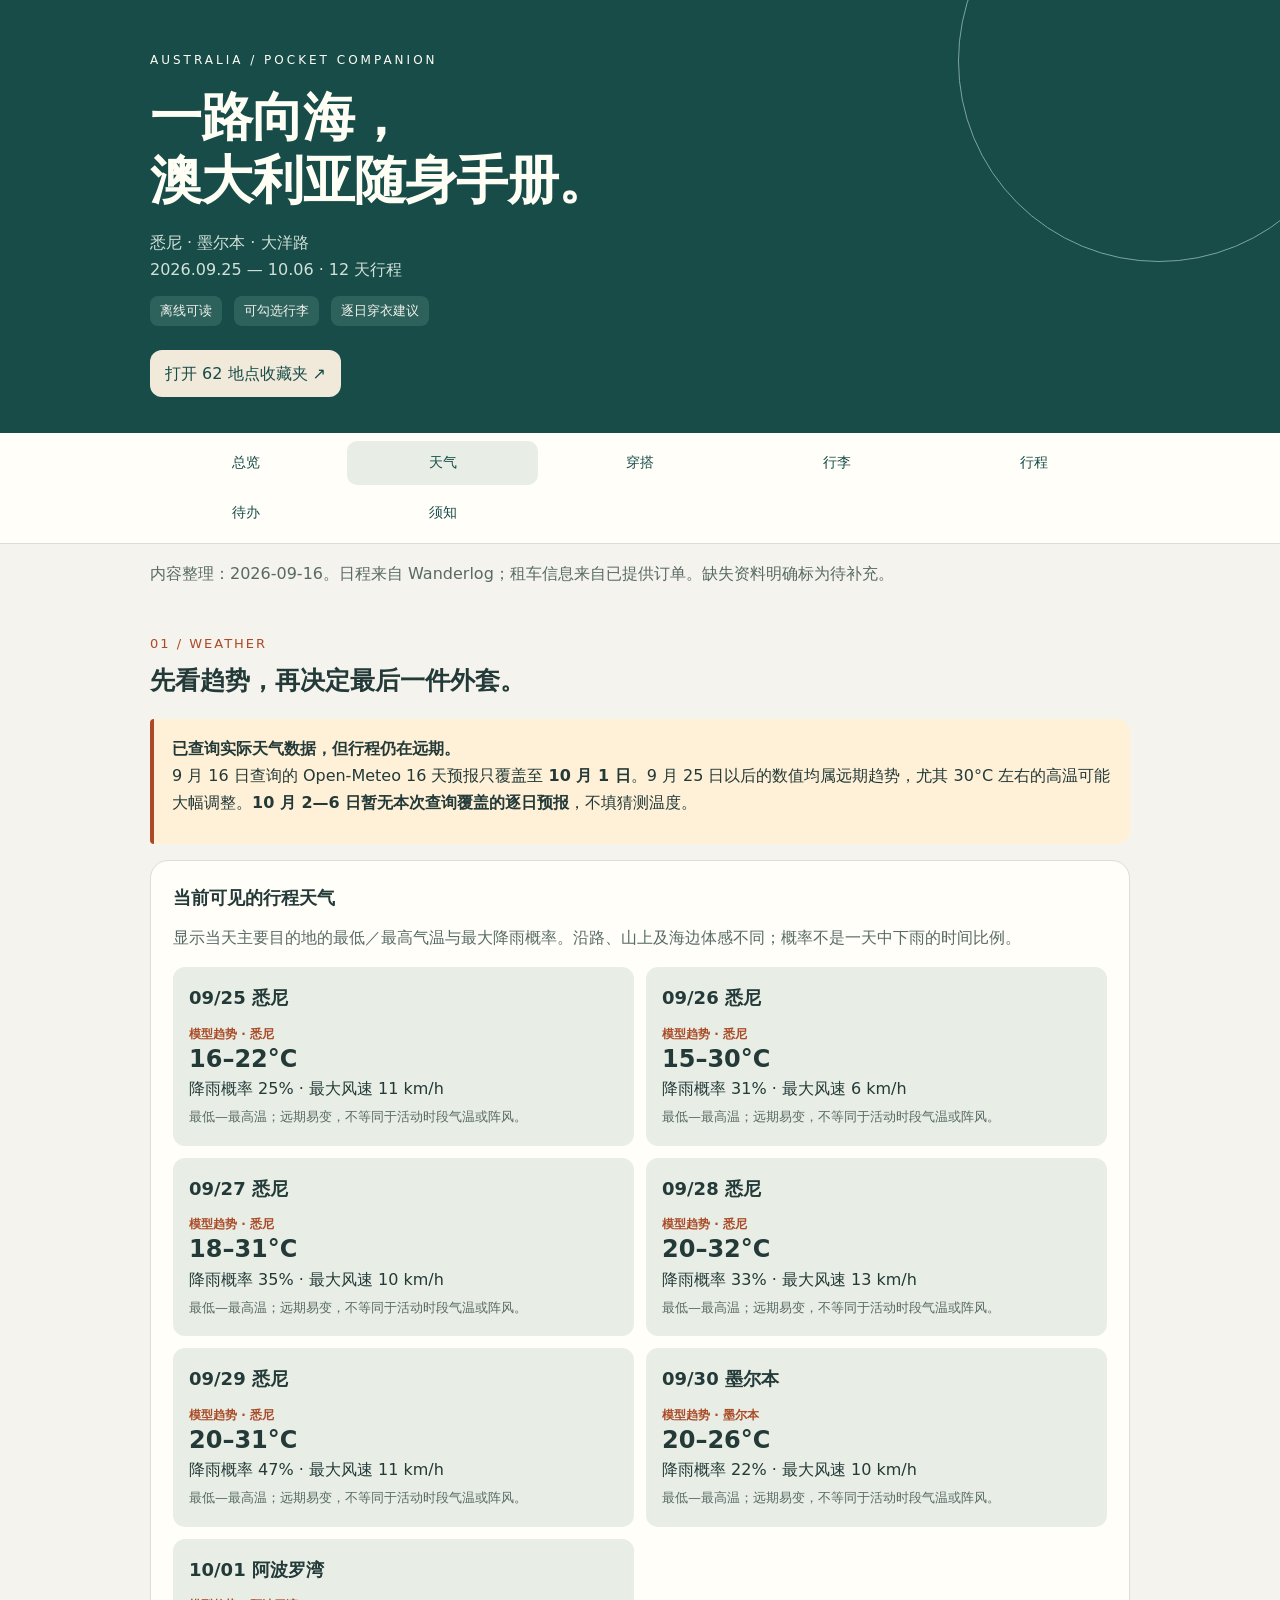
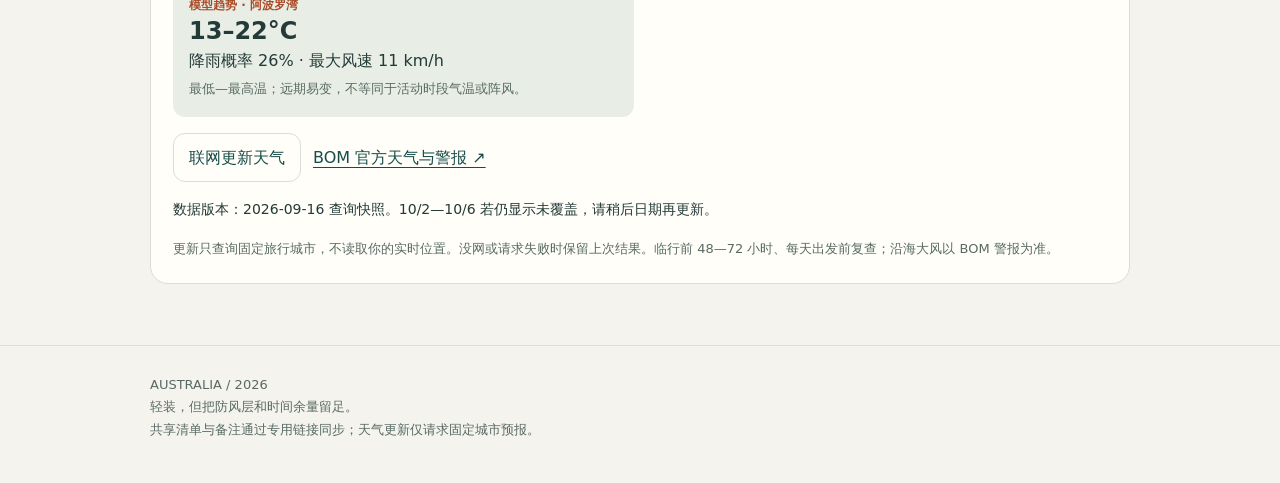
==== commit 4db90e90: "Add shared trip planning modules and rental PDF" ====
--- a/public/index.html
+++ b/public/index.html
@@ -3,11 +3,13 @@
 <style>
 :root{--bg:#f4f3ed;--paper:#fffef9;--ink:#233a38;--muted:#596a65;--line:#d9dfd5;--teal:#174c49;--soft:#e8eee6;--orange:#aa4a26;--warn:#fff0d8;--radius:18px}*{box-sizing:border-box}html{scroll-behavior:smooth;scroll-padding-top:82px}body{margin:0;background:var(--bg);color:var(--ink);font:16px/1.7 system-ui,-apple-system,"Segoe UI","PingFang SC","Microsoft YaHei",sans-serif}a{color:var(--teal);text-underline-offset:4px;overflow-wrap:anywhere}button,input,select{font:inherit}button,a,summary,input{touch-action:manipulation}button{cursor:pointer}button,.btn,select{min-height:46px;border:1px solid var(--line);border-radius:12px;padding:10px 15px;background:var(--paper);color:var(--teal)}button:active,.btn:active{background:var(--soft)}button:disabled{opacity:.65;cursor:wait}:focus-visible{outline:3px solid var(--orange);outline-offset:3px}h1,h2,h3,p{margin-top:0}h1{font-size:clamp(32px,7vw,52px);line-height:1.2;letter-spacing:-1px;margin-bottom:18px}h2{font-size:25px;margin:0 0 16px}h3{font-size:18px;margin:0 0 10px}small,.muted{color:var(--muted)}small{font-size:13px}p{margin-bottom:12px}.shell{max-width:1020px;margin:auto;padding:0 20px}.hero{background:var(--teal);color:#fffef5;padding:50px 0 36px;position:relative;overflow:hidden}.hero:after{content:"";position:absolute;right:-80px;top:-140px;width:400px;height:400px;border:1px solid #7da5a0;border-radius:50%;pointer-events:none}.eyebrow{font-size:12px;letter-spacing:3px;text-transform:uppercase;margin-bottom:16px}.hero .muted{color:#d2e1d8}.hero .row{position:relative;z-index:1}.row{display:flex;gap:12px;flex-wrap:wrap;align-items:center}.pill{display:inline-block;padding:4px 10px;border-radius:8px;background:var(--soft);color:var(--teal);font-size:13px}.hero .pill{background:#2c615c;color:#f4f3ed}.hero .btn{background:#f1eadb;border:none;text-decoration:none}.hero .sub{max-width:650px}nav{position:sticky;top:0;z-index:5;background:var(--paper);border-bottom:1px solid var(--line)}nav .shell{display:grid;grid-template-columns:repeat(4,1fr);padding-top:8px;padding-bottom:8px;gap:6px}nav a{text-decoration:none;text-align:center;font-size:14px;padding:10px 0;border-radius:10px;min-height:44px}nav a:hover,nav a[aria-current]{background:var(--soft)}main{padding-bottom:45px!important}section{padding-top:34px;scroll-margin-top:10px}.intro{padding:16px 0 0}.card{background:var(--paper);border:1px solid var(--line);border-radius:var(--radius);padding:22px;margin-bottom:16px}.notice{border-left:4px solid var(--orange);background:var(--warn);padding:16px 18px;border-radius:4px 14px 14px 4px}.grid{display:grid;grid-template-columns:repeat(2,minmax(0,1fr));gap:16px}.grid .card{margin:0}.metric{font-size:28px;line-height:1.3;font-variant-numeric:tabular-nums;font-weight:650}.section-no{color:var(--orange);font-size:13px;letter-spacing:2px;margin-bottom:5px}.weather-grid{display:grid;grid-template-columns:repeat(2,minmax(0,1fr));gap:12px;margin-top:16px}.weather{background:var(--soft);padding:16px;border-radius:12px}.weather .metric{font-size:24px}.weather p{margin:0}.status{font-size:14px;margin:12px 0;overflow-wrap:anywhere}.controls{margin:16px 0}.day{padding:0;overflow:hidden}.day summary{list-style:none;cursor:pointer;padding:20px;display:grid;grid-template-columns:62px minmax(0,1fr) 24px;gap:12px;align-items:center;min-height:90px}.day summary::-webkit-details-marker{display:none}.day summary:after{content:"＋";font-size:22px;color:var(--teal)}.day[open] summary:after{content:"−"}.date{font-weight:700;color:var(--orange);font-size:21px;line-height:1.2}.date small{font-size:12px;font-weight:400;display:block;padding-top:6px}.day-title{font-size:18px;font-weight:650;display:block;line-height:1.45}.day-body{border-top:1px solid var(--line);padding:20px}.day-body .weather{margin-bottom:16px}.day-body ul{padding-left:22px}.route{list-style:none;padding:0!important;counter-reset:stops}.route li{position:relative;counter-increment:stops;padding:0 0 12px 32px;min-height:44px}.route li:before{content:counter(stops);position:absolute;left:0;top:3px;width:22px;height:22px;border-radius:50%;background:var(--soft);text-align:center;font-size:12px;color:var(--teal)}.route a{display:inline-block;min-height:32px;text-decoration-thickness:1px}.callout{padding:14px;background:var(--soft);border-radius:12px;margin:12px 0}.packing label{display:flex;gap:12px;align-items:flex-start;padding:12px 2px;border-bottom:1px solid var(--line);cursor:pointer;min-height:48px}.packing label:last-child{border:0}.packing input{width:22px;height:22px;accent-color:var(--teal);flex-shrink:0;margin:3px 0 0}.packing input:checked+span{text-decoration:line-through;color:var(--muted)}progress{width:100%;height:10px;accent-color:var(--teal)}textarea{width:100%;min-height:145px;padding:14px;border:1px solid var(--line);border-radius:12px;background:var(--paper);color:var(--ink);font:inherit;resize:vertical}.list{padding-left:22px}.list li{margin:10px 0}footer{padding:28px 0 42px;border-top:1px solid var(--line);font-size:13px;color:var(--muted)}.hide{display:none!important}.badge{font-size:12px;color:var(--orange);font-weight:650}.skip{position:absolute;left:-10000px}.skip:focus{left:12px;top:12px;z-index:10;background:white;padding:12px}.sources a{display:block;padding:10px 0;min-height:44px}#storage-status{font-size:13px}body[data-unpacked=true] .packing label:has(input:checked){display:none}@media(max-width:650px){.shell{padding-left:16px;padding-right:16px}.hero{padding:36px 0 28px}.grid{grid-template-columns:1fr}.card{padding:18px}.day{padding:0}.day summary{padding:17px 14px;grid-template-columns:54px minmax(0,1fr) 22px;gap:9px}.day-body{padding:17px}.weather-grid{gap:8px}.weather{padding:12px}.weather .metric{font-size:22px}.row .btn{font-size:14px}h2{font-size:23px}nav .shell{padding-left:10px;padding-right:10px}.date{font-size:19px}}@media print{nav,.controls,button,.hero .row,.no-print{display:none!important}body{background:white;font-size:11pt}.shell{max-width:none}section{padding-top:16px}.hero{background:white;color:#233a38;padding:12px 0}.hero .muted{color:#596a65}.hero:after{display:none}.card{break-inside:avoid;border-color:#bbb}.day-body{display:block!important}.grid{display:block}.grid .card{margin-bottom:10px}footer{padding:10px 0}}@media(prefers-reduced-motion:reduce){html{scroll-behavior:auto}}
 .tab-panel{display:none;padding-top:34px}.tab-panel.active{display:block}nav{overflow-x:auto}nav .shell{grid-template-columns:repeat(5,minmax(72px,1fr));min-width:390px}nav a[aria-selected="true"]{background:var(--soft)}.packing-group{background:var(--paper);border:1px solid var(--line);border-radius:var(--radius);padding:18px;margin-bottom:14px}.packing-item{display:grid;grid-template-columns:24px minmax(0,1fr) auto;gap:11px;align-items:start;padding:12px 0;border-bottom:1px solid var(--line)}.packing-item:last-child{border-bottom:0}.packing-item input{width:22px;height:22px;accent-color:var(--teal);margin:2px 0 0}.packing-item.packed .packing-label{text-decoration:line-through;color:var(--muted)}.item-actions{display:flex;gap:6px}.item-actions button{min-height:36px;padding:6px 9px;font-size:13px}.delete-item{color:#8d2b1f}.add-item{display:grid;grid-template-columns:1fr 1fr auto;gap:10px}.text-input{min-height:46px;border:1px solid var(--line);border-radius:12px;padding:10px 15px;background:var(--paper);color:var(--ink);font:inherit}.sync-badge{display:inline-flex;align-items:center;gap:7px}.sync-dot{width:9px;height:9px;border-radius:50%;background:#85918c}.sync-badge[data-state="online"] .sync-dot{background:#26834a}.sync-badge[data-state="saving"] .sync-dot{background:#c57d16}.sync-badge[data-state="error"] .sync-dot{background:#b53b2c}body[data-unpacked="true"] .packing-item.packed{display:none}.undo-toast{position:fixed;left:50%;bottom:22px;transform:translateX(-50%);z-index:10;background:var(--ink);color:white;padding:11px 14px;border-radius:12px;box-shadow:0 8px 30px #0003}.undo-toast button{min-height:34px;margin-left:10px;padding:4px 9px}@media(max-width:650px){.add-item{grid-template-columns:1fr}.item-actions{grid-column:2;justify-self:start}}@media print{.tab-panel{display:block!important}}
+.overview-grid{display:grid;grid-template-columns:1.08fr .92fr;gap:16px}.travel-card{background:var(--paper);border:1px solid var(--line);border-radius:var(--radius);padding:22px;margin-bottom:16px}.flight-card,.rental-card{background:#13262f;color:#fff}.flight-card .muted,.rental-card .muted{color:#bdcbc8}.flight-route{display:flex;align-items:center;gap:14px;margin:22px 0}.airport-code{display:block;font-size:35px;font-weight:760;line-height:1}.flight-line{height:1px;flex:1;background:#8fb0ab;position:relative}.flight-line:after{content:"✈";position:absolute;left:50%;top:50%;transform:translate(-50%,-50%);background:#13262f;padding:0 8px}.route-map{overflow:hidden;background:linear-gradient(155deg,#e4efea,#fbf2df)}.route-map svg{width:100%;height:auto;min-height:285px;display:block}.map-line{fill:none;stroke:#b65c3a;stroke-width:3;stroke-linecap:round;stroke-dasharray:7 8}.map-point{fill:#fff;stroke:#174c49;stroke-width:3}.map-label{font:650 13px system-ui;fill:#233a38}.map-note{font:12px system-ui;fill:#596a65}.rental-route{display:grid;grid-template-columns:1fr auto 1fr;gap:14px;align-items:center;margin:18px 0}.rental-stop strong{display:block;font-size:18px}.rental-arrow{font-size:24px;color:#e0a983}.rental-facts{display:grid;grid-template-columns:repeat(2,1fr);gap:10px;margin-top:16px}.rental-facts span{padding:9px 11px;background:#ffffff12;border-radius:10px}.timeline{position:relative}.timeline:before{content:"";position:absolute;left:19px;top:30px;bottom:30px;width:2px;background:var(--line)}.timeline .day{margin-left:54px;position:relative}.timeline .day:before{content:"";position:absolute;left:-43px;top:31px;width:13px;height:13px;border-radius:50%;background:var(--paper);border:3px solid var(--orange);z-index:2}.todo-form{display:grid;grid-template-columns:1fr auto;gap:10px}.todo-item{display:grid;grid-template-columns:24px 1fr auto;gap:11px;align-items:center;padding:12px 0;border-bottom:1px solid var(--line)}.todo-item input{width:22px;height:22px;accent-color:var(--teal)}.todo-item.done .todo-label{text-decoration:line-through;color:var(--muted)}.todo-item button{min-height:36px;padding:6px 9px;color:#8d2b1f}.ticket-placeholder{border:1px dashed #cfa88f;background:#fff7ef;border-radius:14px;padding:16px}.ticket-placeholder strong{display:block;margin-bottom:5px}@media(max-width:650px){.overview-grid{grid-template-columns:1fr}.rental-route{grid-template-columns:1fr}.rental-arrow{transform:rotate(90deg)}.timeline:before{left:12px}.timeline .day{margin-left:28px}.timeline .day:before{left:-23px}.todo-form{grid-template-columns:1fr}}
 </style></head><body>
 <a class="skip" href="#days">跳至每日行程</a>
 <header class="hero"><div class="shell"><p class="eyebrow">Australia / Pocket companion</p><h1>一路向海，<br>澳大利亚随身手册。</h1><p class="sub muted">悉尼 · 墨尔本 · 大洋路<br>2026.09.25 — 10.06 · 12 天行程</p><div class="row"><span class="pill">离线可读</span><span class="pill">可勾选行李</span><span class="pill">逐日穿衣建议</span></div><div class="row" style="margin-top:24px"><a class="btn" href="https://www.google.com/maps/@-36.3335131,141.4826921,6z/data=!4m11!1m7!3m6!1s0x6ad642b1b46283b9:0x33718f02306f1e54!2sNational+Gallery+of+Victoria!8m2!3d-37.8225942!4d144.9689278!16zL20vMGhoaHM!11m2!2spGgIpZqmrWpMetkYb9na2A!3e3" target="_blank" rel="noopener">打开 62 地点收藏夹 ↗</a></div></div></header>
-<nav aria-label="手册导航" role="tablist"><div class="shell"><a href="#weather" role="tab" data-tab="weather">天气</a><a href="#clothes" role="tab" data-tab="clothes">穿搭</a><a href="#packing" role="tab" data-tab="packing">行李</a><a href="#days" role="tab" data-tab="days">行程</a><a href="#essentials" role="tab" data-tab="essentials">须知</a></div></nav>
-<main class="shell"><div class="intro"><p class="muted">内容整理：2026-09-16。日程来自本次 Wanderlog 记录；每天的分段安排与穿搭是建议，不是已确认预约。</p></div>
+<nav aria-label="手册导航" role="tablist"><div class="shell"><a href="#overview" role="tab" data-tab="overview">总览</a><a href="#weather" role="tab" data-tab="weather">天气</a><a href="#clothes" role="tab" data-tab="clothes">穿搭</a><a href="#packing" role="tab" data-tab="packing">行李</a><a href="#days" role="tab" data-tab="days">行程</a><a href="#todo" role="tab" data-tab="todo">待办</a><a href="#essentials" role="tab" data-tab="essentials">须知</a></div></nav>
+<main class="shell"><div class="intro"><p class="muted">内容整理：2026-09-16。日程来自 Wanderlog；租车信息来自已提供订单。缺失资料明确标为待补充。</p></div>
+<section id="overview"><p class="section-no">01 / TRIP OVERVIEW</p><h2>先掌握整趟旅行。</h2><div class="overview-grid"><article class="travel-card flight-card"><p class="eyebrow">FLIGHT · 9/30</p><h3>悉尼 → 墨尔本</h3><div class="flight-route"><div><span class="airport-code">SYD</span><small class="muted">悉尼</small></div><span class="flight-line"></span><div><span class="airport-code">MEL</span><small class="muted">墨尔本</small></div></div><p><b>航班号、航空公司和起降时间待补充。</b></p><small class="muted">原行程同时出现 MEL 与 AVV；最终机场以机票为准。</small></article><article class="travel-card rental-card"><p class="eyebrow">THRIFTY · 已确认</p><h3>Toyota Corolla Hybrid 或同级</h3><div class="rental-route"><div class="rental-stop"><small class="muted">取车</small><strong>9/30 14:00</strong><span>Melbourne Downtown<br>Shop 3/8 Franklin St</span></div><span class="rental-arrow">→</span><div class="rental-stop"><small class="muted">还车</small><strong>10/5 11:00</strong><span>同一门店</span></div></div><div class="rental-facts"><span>5 座 · 自动挡</span><span>混动 · 空调</span><span>不限里程</span><span>AUD 266.63</span><span>满油取还</span><span>基础免赔额 AUD 5,900</span></div><p style="margin-top:18px"><a class="btn" href="assets/tickets/melbourne-car-rental.pdf" target="_blank" rel="noopener">查看租车订单 PDF ↗</a></p></article></div><div class="notice"><b>租车时间冲突待确认：</b>订单显示 10/5 11:00 在墨尔本市区还车；原行程写 10/4 还车，并安排了 10/5 小火车＋企鹅岛一日游。</div><article class="travel-card route-map" style="margin-top:16px"><h3>路线总览</h3><svg viewBox="0 0 900 300" role="img" aria-label="悉尼、墨尔本、吉朗、大洋路、瓦南布尔和菲利普岛路线示意"><path class="map-line" d="M760 70 C650 35 530 60 430 160 C350 230 245 225 145 180 M430 160 C505 230 615 250 700 225"/><g><circle class="map-point" cx="760" cy="70" r="8"/><text class="map-label" x="735" y="49">悉尼</text><text class="map-note" x="710" y="94">9/25—9/30</text></g><g><circle class="map-point" cx="430" cy="160" r="8"/><text class="map-label" x="398" y="140">墨尔本</text></g><g><circle class="map-point" cx="365" cy="190" r="8"/><text class="map-label" x="342" y="218">吉朗</text></g><g><circle class="map-point" cx="280" cy="220" r="8"/><text class="map-label" x="236" y="249">阿波罗湾</text></g><g><circle class="map-point" cx="145" cy="180" r="8"/><text class="map-label" x="91" y="161">瓦南布尔</text></g><g><circle class="map-point" cx="700" cy="225" r="8"/><text class="map-label" x="659" y="255">菲利普岛</text></g></svg><p class="muted">悉尼飞墨尔本；墨尔本／吉朗沿大洋路至瓦南布尔，再返回墨尔本并前往菲利普岛。地图表达路线顺序，不代表精确比例。</p></article><div class="ticket-placeholder"><strong>门票与 PDF</strong>悉尼歌剧院导览＋演出已标记已购；小火车＋企鹅岛资料待补充。收到 PDF 后可挂到对应 Timeline 活动下。</div></section>
 <section id="weather"><p class="section-no">01 / WEATHER</p><h2>先看趋势，再决定最后一件外套。</h2><div class="notice"><strong>已查询实际天气数据，但行程仍在远期。</strong><p>9 月 16 日查询的 Open-Meteo 16 天预报只覆盖至 <b>10 月 1 日</b>。9 月 25 日以后的数值均属远期趋势，尤其 30°C 左右的高温可能大幅调整。<b>10 月 2—6 日暂无本次查询覆盖的逐日预报</b>，不填猜测温度。</p></div><div class="card" style="margin-top:16px"><h3>当前可见的行程天气</h3><p class="muted">显示当天主要目的地的最低／最高气温与最大降雨概率。沿路、山上及海边体感不同；概率不是一天中下雨的时间比例。</p><div id="weather-overview" class="weather-grid"></div><div class="row controls"><button id="refresh" type="button">联网更新天气</button><a href="https://www.bom.gov.au/" target="_blank" rel="noopener">BOM 官方天气与警报 ↗</a></div><p id="weather-status" class="status" role="status"></p><small>更新只查询固定旅行城市，不读取你的实时位置。没网或请求失败时保留上次结果。临行前 48—72 小时、每天出发前复查；沿海大风以 BOM 警报为准。</small></div></section>
 <section id="clothes"><p class="section-no">02 / COMFORT FIRST, PHOTO READY</p><h2>怕冷一点，也可以穿得轻松好看。</h2>
 <p>按你的偏好：<b>舒适优先，挑几天认真拍照</b>。这趟是 9/25—10/6 的悉尼、墨尔本、大洋路和企鹅岛；衣服要同时应对城市步行、海岸大风与晚间久坐。建议用同一批基础款换着搭，把拍照重点放在 <b>9/25 城市、9/28 歌剧院、10/1 海岸小镇、10/6 墨尔本</b>，不必每天换整套。</p>
@@ -25,8 +27,8 @@
 <details class="card"><summary><b>小红书怎么参考，哪些建议不照搬？</b></summary><p>2026-09-16 实际阅读下列笔记正文后，提取与本行程有关的经验；下面是独立整理，数量和搭配方案是针对你的建议。个人体感不能代替本次天气预报，其他地区穿法不直接套用。</p><ul class="list"><li><a href="https://www.xiaohongshu.com/explore/6aa0d2fb00000000120249ba" target="_blank" rel="noopener">ROOOO · 十一/国庆澳洲穿什么？悉尼墨尔本西澳合集 ↗</a>：采用悉尼、墨尔本早晚加外套和大洋路防风的经验；“短暂脱外套不冷”是作者个人体感，你不用照做。西澳和圣灵群岛未排在这趟行程中。</li><li><a href="https://www.xiaohongshu.com/explore/6a9eba370000000011033e0c" target="_blank" rel="noopener">荔枝鱼 · 去大洋路你就穿亮色吧一穿一个不吱声 ↗</a>：采用亮色点缀、海风会吹乱头发的提醒；将亮色放在保暖衣物上，照片与舒适可以兼顾。</li><li><a href="https://www.xiaohongshu.com/explore/68dee7df000000000302c4c1" target="_blank" rel="noopener">尾号0238 · 国庆小火车＋企鹅岛一日游经验 ↗</a>（2025-10-08）：采用风雨、等候久和备足保暖层的经验；不把往年体感温度、检票时刻或罚款描述写成本次事实。</li><li><a href="https://www.penguins.org.au/faqs/" target="_blank" rel="noopener">企鹅岛官方 FAQ ↗</a>：已核对保暖衣、雨衣、座位用毯的建议，以及<b>日落后禁止使用相机、摄像机和手机拍摄</b>。拍穿搭放在白天合规区域，晚间留给观赏。</li></ul><small>小红书链接可能要求登录或在 App 打开；即使原笔记不可访问，本页建议仍可离线阅读。没有复制原文长段或原图。</small></details>
 <div class="callout"><b>可以不带：</b>高跟鞋、第二条拍照裙、厚重大衣、多件厚卫衣、大卷发棒、整套彩妆。以上是按你中等出片意愿给出的减负建议；已有特别喜欢且常穿的单品，可替换同用途衣物。</div></section>
 <section id="packing"><p class="section-no">03 / SHARED PACKING</p><h2>一起准备，改动自动同步。</h2><div class="card"><div class="row" style="justify-content:space-between"><div><h3 style="margin:0">共享行李进度</h3><span class="sync-badge" id="sync-status" data-state="local"><span class="sync-dot"></span><span id="sync-text">本机草稿</span></span></div><strong id="pack-count"></strong></div><progress id="pack-progress" max="1" value="0" aria-label="行李完成进度"></progress><p id="storage-status" class="muted">离线时先保存在本机；连接共享云端后，任何拥有专用链接的人都可以共同编辑。</p><div class="row controls"><button id="filter-packed" type="button" aria-pressed="false">只看未准备</button><button id="reload-shared" type="button">从云端刷新</button></div></div><form id="add-item-form" class="card add-item"><label>新条目<input id="new-item-label" class="text-input" maxlength="160" required placeholder="例如：备用充电线"></label><label>分类<input id="new-item-category" class="text-input" maxlength="60" list="packing-categories" placeholder="例如：电子与随身用品"></label><datalist id="packing-categories"></datalist><button type="submit">添加</button></form><div id="packing-list"></div><div class="callout"><b>洗衣与登机怎么安排：</b>9/30—10/1 查住宿洗衣条件，留出晾干时间；没法洗衣就把内裤和袜子各增至 12—13，基础上衣酌增 2—3 件，外套不翻倍。飞机穿运动鞋、直筒长裤和开衫，随身放轻羽绒、证件及一套干净内衣。各段航班行李额度尚未提供，打包后称重再减可选项。</div></section>
-<section id="days"><p class="section-no">03 / DAY BY DAY</p><h2>每天去哪，出门穿什么。</h2><p class="muted">共 64 条行程记录，吉朗与环形码头各重复一次；保留原日程表达。地点链接打开 Google 地图搜索；同名地点以已保存的收藏夹为准。酒店、航班时刻、票务时间未提供，未虚构入住或集合时间。</p><div class="row controls"><label for="jump-day">跳到</label><select id="jump-day" aria-label="选择行程日期"></select><button id="expand-days" type="button">展开全部</button><button id="collapse-days" type="button">收起全部</button></div><div id="day-list"></div><div class="card"><h3>原行程未排日期的 3 个地点</h3><p><a href="https://www.google.com/maps/search/?api=1&query=Fontana+Redfern+Sydney">Fontana 餐厅</a>：需核对营业日和订位；<a href="https://www.google.com/maps/search/?api=1&query=Bondi+Beach+NSW">Bondi Beach</a>：晴天安排半天；<a href="https://www.google.com/maps/search/?api=1&query=Art+Gallery+of+New+South+Wales">新南威尔士美术馆</a>：适合下雨时替换户外安排。均不强行塞进已有整天日程。</p></div></section>
-<section id="essentials"><p class="section-no">04 / GOOD TO KNOW</p><h2>出发前和路上要记住的事</h2><div class="grid"><article class="card"><h3>订票与关闭状态</h3><ul class="list"><li>歌剧院在原行程中标注“导览＋演出已订票”；具体入场时间以订单为准。</li><li>塔龙加动物园待核对；Warrnambool Wildlife Encounters 原备注要求提前预约；10/5 一日游原备注尚未预约。</li><li>Kafe Koala、Loch Ard Gorge、Nobbies Centre 在此前页面标注暂时关闭。<b>这里不是今天的开放确认</b>，出发前查官网具体关闭区域；不可越过封闭线。</li><li>10/5“小火车＋企鹅岛”应确认包含项目、接送点与晚间回程。原地点列表没有小火车车站和企鹅观赏入口，不能拿山脉／整座岛的图钉代替集合点。</li></ul></article><article class="card"><h3>机场、租车与时差</h3><ul class="list"><li><b>MEL 墨尔本机场 ≠ AVV 阿瓦隆机场。</b>9/30 两者均出现在原清单，先查机票与租车单，不能默认都要去。</li><li>靠左行驶；驾照原件＋租车公司和所在州认可的英文翻译／许可文件。国际驾照不代替原件，也不是任何国家驾照都能用同一种翻译。</li><li>确认信用卡持卡人与主驾驶一致及押金要求，拍摄车况，核对保险自付额、收费路段、油量和营业时间。</li><li><b>10/4 夏令时：</b>悉尼与墨尔本凌晨 2 点拨到 3 点；比北京时间从快 2 小时变为快 3 小时。启用自动时区；还车按当地时间。</li></ul></article><article class="card"><h3>入境、健康与支付</h3><ul class="list"><li>核对签证与护照绑定；带旅行保险、英文处方和原包装药品。</li><li>食品、动植物制品、药物等按入境卡及官方要求申报，不确定就申报；清理鞋底泥土，少带散装食品。</li><li>澳标 Type I 插头，电器核对 230V 兼容；充电宝依航司规则随身携带。</li><li>备两张银行卡、少量现金、eSIM／漫游。地图离线包提前下载，公共交通及餐馆营业时间当日复查。</li></ul></article><article class="card"><h3>户外与紧急情况</h3><ul class="list"><li>日落前完成陌生乡间路段，注意袋鼠等动物；约每两小时休息，勿疲劳驾驶。</li><li>海岸风大、台阶湿滑，不靠近无护栏崖边；下水选救生员巡逻区红黄旗之间。</li><li>SPF50+、帽子、墨镜每日带；阴天也需防晒。山路与海边温度不能只看市区预报。</li><li><b>紧急电话：<a href="tel:000">000</a></b>（警察／消防／救护）。偏远地区无信号时不能保证能拨通，提前把路线告知同行人。</li></ul></article></div>
+<section id="days"><p class="section-no">04 / DAY BY DAY</p><h2>沿着时间线，看每天怎么走。</h2><p class="muted">共 64 条行程记录，吉朗与环形码头各重复一次；保留原日程表达。地点链接打开 Google 地图搜索；同名地点以已保存的收藏夹为准。酒店、航班时刻、票务时间未提供，未虚构入住或集合时间。</p><div class="row controls"><label for="jump-day">跳到</label><select id="jump-day" aria-label="选择行程日期"></select><button id="expand-days" type="button">展开全部</button><button id="collapse-days" type="button">收起全部</button></div><div id="day-list" class="timeline"></div><div class="card"><h3>原行程未排日期的 3 个地点</h3><p><a href="https://www.google.com/maps/search/?api=1&query=Fontana+Redfern+Sydney">Fontana 餐厅</a>：需核对营业日和订位；<a href="https://www.google.com/maps/search/?api=1&query=Bondi+Beach+NSW">Bondi Beach</a>：晴天安排半天；<a href="https://www.google.com/maps/search/?api=1&query=Art+Gallery+of+New+South+Wales">新南威尔士美术馆</a>：适合下雨时替换户外安排。均不强行塞进已有整天日程。</p></div></section>
+<section id="todo"><p class="section-no">05 / TO DO</p><h2>出发前待办</h2><p class="muted">同行人可以共同勾选、添加和删除。这里只放明确需要处理的事项，不和行李清单重复。</p><div class="card"><div class="row" style="justify-content:space-between"><h3 style="margin:0">准备进度</h3><strong id="todo-count">0 / 0</strong></div><progress id="todo-progress" max="1" value="0"></progress><form id="todo-form" class="todo-form" style="margin-top:16px"><input id="todo-input" class="text-input" maxlength="120" required placeholder="添加待办事项"><button type="submit">添加</button></form><div id="todo-list"></div></div></section><section id="essentials"><p class="section-no">06 / GOOD TO KNOW</p><h2>出发前和路上要记住的事</h2><div class="grid"><article class="card"><h3>订票与关闭状态</h3><ul class="list"><li>歌剧院在原行程中标注“导览＋演出已订票”；具体入场时间以订单为准。</li><li>塔龙加动物园待核对；Warrnambool Wildlife Encounters 原备注要求提前预约；10/5 一日游原备注尚未预约。</li><li>Kafe Koala、Loch Ard Gorge、Nobbies Centre 在此前页面标注暂时关闭。<b>这里不是今天的开放确认</b>，出发前查官网具体关闭区域；不可越过封闭线。</li><li>10/5“小火车＋企鹅岛”应确认包含项目、接送点与晚间回程。原地点列表没有小火车车站和企鹅观赏入口，不能拿山脉／整座岛的图钉代替集合点。</li></ul></article><article class="card"><h3>机场、租车与时差</h3><ul class="list"><li><b>MEL 墨尔本机场 ≠ AVV 阿瓦隆机场。</b>9/30 两者均出现在原清单，先查机票与租车单，不能默认都要去。</li><li>靠左行驶；驾照原件＋租车公司和所在州认可的英文翻译／许可文件。国际驾照不代替原件，也不是任何国家驾照都能用同一种翻译。</li><li>确认信用卡持卡人与主驾驶一致及押金要求，拍摄车况，核对保险自付额、收费路段、油量和营业时间。</li><li><b>10/4 夏令时：</b>悉尼与墨尔本凌晨 2 点拨到 3 点；比北京时间从快 2 小时变为快 3 小时。启用自动时区；还车按当地时间。</li></ul></article><article class="card"><h3>入境、健康与支付</h3><ul class="list"><li>核对签证与护照绑定；带旅行保险、英文处方和原包装药品。</li><li>食品、动植物制品、药物等按入境卡及官方要求申报，不确定就申报；清理鞋底泥土，少带散装食品。</li><li>澳标 Type I 插头，电器核对 230V 兼容；充电宝依航司规则随身携带。</li><li>备两张银行卡、少量现金、eSIM／漫游。地图离线包提前下载，公共交通及餐馆营业时间当日复查。</li></ul></article><article class="card"><h3>户外与紧急情况</h3><ul class="list"><li>日落前完成陌生乡间路段，注意袋鼠等动物；约每两小时休息，勿疲劳驾驶。</li><li>海岸风大、台阶湿滑，不靠近无护栏崖边；下水选救生员巡逻区红黄旗之间。</li><li>SPF50+、帽子、墨镜每日带；阴天也需防晒。山路与海边温度不能只看市区预报。</li><li><b>紧急电话：<a href="tel:000">000</a></b>（警察／消防／救护）。偏远地区无信号时不能保证能拨通，提前把路线告知同行人。</li></ul></article></div>
 <div class="card" style="margin-top:16px"><h3>留给订单的空白</h3><label for="trip-notes">酒店地址／航班号／取还车时间／一日游集合点</label><textarea id="trip-notes" placeholder="只记常用信息，不建议存银行卡号、护照扫描件或密码。"></textarea><p id="notes-status" role="status" class="status"></p></div>
 <details class="card"><summary>手机使用、共享与打印说明</summary><ul class="list"><li>Cloudflare 共享版使用专用链接：拥有链接的人无需注册即可共同编辑行李和备注。请只把链接发给同行人。</li><li>每次勾选、增删或修改条目都会自动同步；备注停止输入约半秒后同步。页面会显示“已同步”或错误状态，重新回到页面时也会刷新云端内容。</li><li>离线时改动先保存在当前浏览器；若显示同步失败，请恢复网络后点“从云端刷新”。多人恰好修改同一条目时，最后一次提交生效。</li><li>行程正文仍可离线阅读；联网更新天气、打开地图和多人同步需要网络。可展开全部日程后打印或存为 PDF。</li><li>这是持链接可编辑的共享网页，不是密码保护空间。不要在备注里写护照号、银行卡、密码、精确住址等敏感资料。</li></ul><button id="print" type="button">展开并打印／存为 PDF</button></details>
 <details class="card sources"><summary>资料来源与更新时间</summary><p>天气查询：2026-09-16，中国时间。数值来自 Open-Meteo 自动组合模型预报，不是 BOM 官方逐日预报。更新按钮会获取当时起未来 16 天，超出范围的行程日期保留“未覆盖”提示。衣物与活动节奏是建议，订票和开放状态以订单／官网为准。</p><a href="https://open-meteo.com/en/docs">Open-Meteo API 文档与预报范围</a><a href="https://www.bom.gov.au/">澳大利亚气象局 BOM</a><a href="https://wanderlog.com/view/kvpooghixz/前往australia的旅行/shared">本次 Wanderlog 原始行程</a><a href="https://www.parks.vic.gov.au/">Parks Victoria 公园与关闭通知</a><a href="https://www.penguins.org.au/">Phillip Island Nature Parks</a><a href="https://warrnamboolwildlife.com/">Warrnambool Wildlife Encounters</a><a href="https://www.sydneyoperahouse.com/">悉尼歌剧院</a><a href="https://www.agriculture.gov.au/biosecurity-trade/travelling/bringing-mailing-goods">澳大利亚入境生物安全申报</a><a href="https://www.timeanddate.com/time/change/australia/sydney?year=2026">2026 悉尼时钟调整日期</a></details></section>
@@ -68,7 +70,7 @@
 days.forEach(d=>{if(outfitPlan[d[0]])d[7]=outfitPlan[d[0]].wear;});
 const seed={updated:'2026-09-16 查询快照',data:{}};
 [['2026-09-25',0,15.9,21.8,25,11.2],['2026-09-26',0,15,29.6,31,6.1],['2026-09-27',0,18.1,30.5,35,9.7],['2026-09-28',0,19.9,31.5,33,13.4],['2026-09-29',0,20.1,30.7,47,11],['2026-09-30',0,19.7,29.7,37,11.7],['2026-09-30',1,20,25.7,22,9.6],['2026-09-30',5,15.1,23.6,27,9.3],['2026-10-01',5,10.8,25.3,17,24.9],['2026-10-01',2,13,22.3,26,11.2]].forEach(([d,c,lo,hi,r,w])=>seed.data[d+'_'+c]={lo,hi,r,w});
-let state={},wx=seed,canStore=true,packingItems=[],syncTimer=null,notesTimer=null;try{state=JSON.parse(localStorage.getItem('au2026-checks-v1')||'{}');if(!state||typeof state!=='object')state={};const stored=JSON.parse(localStorage.getItem('au2026-wx-v1')||'null');if(stored&&stored.data&&typeof stored.updated==='string')wx=stored;}catch(e){canStore=false;}
+let state={},wx=seed,canStore=true,packingItems=[],todoItems=[],syncTimer=null,notesTimer=null;try{state=JSON.parse(localStorage.getItem('au2026-checks-v1')||'{}');if(!state||typeof state!=='object')state={};const stored=JSON.parse(localStorage.getItem('au2026-wx-v1')||'null');if(stored&&stored.data&&typeof stored.updated==='string')wx=stored;}catch(e){canStore=false;}
 const $=id=>document.getElementById(id);const esc=s=>String(s).replace(/[&<>"']/g,c=>({'&':'&amp;','<':'&lt;','>':'&gt;','"':'&quot;',"'":'&#39;'}[c]));const round=n=>typeof n==='number'&&Number.isFinite(n)?Math.round(n):'—';
 const shareKey=new URLSearchParams(location.search).get('share')||'';const cloudEnabled=(location.hostname.endsWith('.workers.dev')||location.hostname.endsWith('.pages.dev')||location.hostname==='127.0.0.1'||location.hostname==='localhost')&&shareKey.length>20;
 function setSync(mode,text){$('sync-status').dataset.state=mode;$('sync-text').textContent=text;}
@@ -76,19 +78,21 @@
 function updateProgress(){const total=packingItems.length,done=packingItems.filter(x=>x.packed).length;$('pack-count').textContent=done+' / '+total+' 已准备';$('pack-progress').max=Math.max(total,1);$('pack-progress').value=done;}
 async function api(path,options={}){const response=await fetch('/api/'+path+(path.includes('?')?'&':'?')+'share='+encodeURIComponent(shareKey),{...options,headers:{'content-type':'application/json',...(options.headers||{})}});if(!response.ok)throw new Error((await response.json().catch(()=>({}))).error||('HTTP '+response.status));return response.status===204?null:response.json();}
 function defaultItems(){return packGroups.flatMap(([category,items],g)=>items.map((label,i)=>({id:'pack-'+g+'-'+i,category,label,packed:Boolean(state['pack-'+g+'-'+i]),position:g*100+i})));}
-function renderPacking(){const groups=new Map();packingItems.sort((a,b)=>a.position-b.position).forEach(item=>{if(!groups.has(item.category))groups.set(item.category,[]);groups.get(item.category).push(item);});$('packing').innerHTML=[...groups].map(([category,items])=>'<div class="packing-group"><h3>'+esc(category)+'</h3>'+items.map(item=>'<div class="packing-item '+(item.packed?'packed':'')+'" data-id="'+esc(item.id)+'"><input type="checkbox" '+(item.packed?'checked':'')+' aria-label="'+esc(item.label)+'"><span class="packing-label">'+esc(item.label)+'</span><span class="item-actions"><button type="button" data-action="edit">编辑</button><button type="button" data-action="delete" class="delete-item">删除</button></span></div>').join('')+'</div>').join('');const categories=[...groups.keys()];$('packing-categories').innerHTML=categories.map(x=>'<option value="'+esc(x)+'"></option>').join('');updateProgress();}
+function renderTodo(){const total=todoItems.length,done=todoItems.filter(x=>x.completed).length;$('todo-count').textContent=done+' / '+total;$('todo-progress').max=Math.max(total,1);$('todo-progress').value=done;$('todo-list').innerHTML=total?todoItems.map(item=>'<div class="todo-item '+(item.completed?'done':'')+'" data-id="'+esc(item.id)+'"><input type="checkbox" '+(item.completed?'checked':'')+' aria-label="完成：'+esc(item.label)+'"><span class="todo-label">'+esc(item.label)+'</span><button type="button">删除</button></div>').join(''):'<p class="muted">还没有待办，添加第一项吧。</p>';}
+function renderPacking(){const groups=new Map();packingItems.sort((a,b)=>a.position-b.position).forEach(item=>{if(!groups.has(item.category))groups.set(item.category,[]);groups.get(item.category).push(item);});$('packing-list').innerHTML=[...groups].map(([category,items])=>'<div class="packing-group"><h3>'+esc(category)+'</h3>'+items.map(item=>'<div class="packing-item '+(item.packed?'packed':'')+'" data-id="'+esc(item.id)+'"><input type="checkbox" '+(item.packed?'checked':'')+' aria-label="'+esc(item.label)+'"><span class="packing-label">'+esc(item.label)+'</span><span class="item-actions"><button type="button" data-action="edit">编辑</button><button type="button" data-action="delete" class="delete-item">删除</button></span></div>').join('')+'</div>').join('');const categories=[...groups.keys()];$('packing-categories').innerHTML=categories.map(x=>'<option value="'+esc(x)+'"></option>').join('');updateProgress();}
 async function syncChange(path,options){saveLocal();if(!cloudEnabled){setSync('local','本机草稿 · 云端待连接');return;}setSync('saving','正在同步…');try{await api(path,options);setSync('online','已同步');}catch(e){setSync('error','同步失败 · 已保存在本机');}}
-async function loadShared(){if(!cloudEnabled){setSync('local','本机草稿 · 云端待连接');return;}setSync('saving','正在读取共享清单…');try{const data=await api('state');if(!data.items.length){await api('seed',{method:'POST',body:JSON.stringify({items:packingItems})});}else{packingItems=data.items;state.notes=data.notes||'';$('trip-notes').value=state.notes;renderPacking();saveLocal();}setSync('online','共享已同步');}catch(e){setSync('error','云端暂不可用 · 显示本机草稿');}}
+async function loadShared(){if(!cloudEnabled){setSync('local','本机草稿 · 云端待连接');return;}setSync('saving','正在读取共享清单…');try{const data=await api('state');if(!data.items.length){await api('seed',{method:'POST',body:JSON.stringify({items:packingItems})});}else{packingItems=data.items;todoItems=Array.isArray(data.todos)?data.todos:[];state.notes=data.notes||'';$('trip-notes').value=state.notes;renderPacking();renderTodo();saveLocal();}setSync('online','共享已同步');}catch(e){setSync('error','云端暂不可用 · 显示本机草稿');}}
 function weatherText(date,c){const item=wx.data[date+'_'+c];if(!item)return '<p class="badge">未覆盖此日预报</p><p>临近日期后联网更新；当前穿衣建议按活动和春季温差准备。</p>';return '<p class="badge">模型趋势 · '+cities[c][0]+'</p><p class="metric">'+round(item.lo)+'–'+round(item.hi)+'°C</p><p>降雨概率 '+round(item.r)+'% · 最大风速 '+round(item.w)+' km/h</p><small>最低—最高温；远期易变，不等同于活动时段气温或阵风。</small>';}
 function renderWeather(){let picks=[days[0],days[1],days[2],days[3],days[4],days[5],days[6]];$('weather-overview').innerHTML=picks.map(d=>'<div class="weather"><h3>'+d[0].slice(5).replace('-','/')+' '+cities[d[3]][0]+'</h3>'+weatherText(d[0],d[3])+'</div>').join('');document.querySelectorAll('[data-wx-date]').forEach(el=>{el.innerHTML=weatherText(el.dataset.wxDate,Number(el.dataset.wxCity));});$('weather-status').textContent='数据版本：'+wx.updated+'。10/2—10/6 若仍显示未覆盖，请稍后日期再更新。';}
 try{const v2=JSON.parse(localStorage.getItem('au2026-checks-v2')||'null');packingItems=Array.isArray(v2&&v2.items)?v2.items:defaultItems();if(v2&&typeof v2.notes==='string')state.notes=v2.notes;}catch(e){packingItems=defaultItems();}renderPacking();if(!canStore)$('storage-status').textContent='当前预览器未提供可用存储。';
-$('packing').addEventListener('change',e=>{const row=e.target.closest('.packing-item');if(!row||e.target.type!=='checkbox')return;const item=packingItems.find(x=>x.id===row.dataset.id);item.packed=e.target.checked;row.classList.toggle('packed',item.packed);syncChange('items/'+encodeURIComponent(item.id),{method:'PATCH',body:JSON.stringify({packed:item.packed})});});
-$('packing').addEventListener('click',e=>{const button=e.target.closest('button'),row=e.target.closest('.packing-item');if(!button||!row)return;const index=packingItems.findIndex(x=>x.id===row.dataset.id),item=packingItems[index];if(button.dataset.action==='edit'){const next=prompt('修改条目',item.label);if(next&&next.trim()){item.label=next.trim().slice(0,160);renderPacking();syncChange('items/'+encodeURIComponent(item.id),{method:'PATCH',body:JSON.stringify({label:item.label})});}}else if(button.dataset.action==='delete'){packingItems.splice(index,1);renderPacking();syncChange('items/'+encodeURIComponent(item.id),{method:'DELETE'});}});
+$('packing-list').addEventListener('change',e=>{const row=e.target.closest('.packing-item');if(!row||e.target.type!=='checkbox')return;const item=packingItems.find(x=>x.id===row.dataset.id);item.packed=e.target.checked;row.classList.toggle('packed',item.packed);syncChange('items/'+encodeURIComponent(item.id),{method:'PATCH',body:JSON.stringify({packed:item.packed})});});
+$('packing-list').addEventListener('click',e=>{const button=e.target.closest('button'),row=e.target.closest('.packing-item');if(!button||!row)return;const index=packingItems.findIndex(x=>x.id===row.dataset.id),item=packingItems[index];if(button.dataset.action==='edit'){const next=prompt('修改条目',item.label);if(next&&next.trim()){item.label=next.trim().slice(0,160);renderPacking();syncChange('items/'+encodeURIComponent(item.id),{method:'PATCH',body:JSON.stringify({label:item.label})});}}else if(button.dataset.action==='delete'){packingItems.splice(index,1);renderPacking();syncChange('items/'+encodeURIComponent(item.id),{method:'DELETE'});}});
 $('add-item-form').addEventListener('submit',e=>{e.preventDefault();const label=$('new-item-label').value.trim(),category=$('new-item-category').value.trim()||'其他';if(!label)return;const item={id:crypto.randomUUID(),category:category.slice(0,60),label:label.slice(0,160),packed:false,position:(packingItems.at(-1)?.position||0)+1};packingItems.push(item);renderPacking();e.target.reset();syncChange('items',{method:'POST',body:JSON.stringify(item)});});$('reload-shared').onclick=loadShared;
+$('todo-form').addEventListener('submit',e=>{e.preventDefault();const label=$('todo-input').value.trim();if(!label)return;const item={id:crypto.randomUUID(),label:label.slice(0,120),completed:false,position:(todoItems.at(-1)?.position||0)+1};todoItems.push(item);renderTodo();e.target.reset();syncChange('todos',{method:'POST',body:JSON.stringify(item)});});$('todo-list').addEventListener('change',e=>{const row=e.target.closest('.todo-item');if(!row)return;const item=todoItems.find(x=>x.id===row.dataset.id);item.completed=e.target.checked;renderTodo();syncChange('todos/'+encodeURIComponent(item.id),{method:'PATCH',body:JSON.stringify({completed:item.completed})});});$('todo-list').addEventListener('click',e=>{const button=e.target.closest('button'),row=e.target.closest('.todo-item');if(!button||!row)return;const index=todoItems.findIndex(x=>x.id===row.dataset.id),item=todoItems[index];todoItems.splice(index,1);renderTodo();syncChange('todos/'+encodeURIComponent(item.id),{method:'DELETE'});});renderTodo();
 $('day-list').innerHTML=days.map((d,i)=>'<details class="card day" id="day-'+d[0]+'" '+(i===0?'open':'')+'><summary><span class="date">'+d[0].slice(5).replace('-','/')+'<small>周'+d[1]+' · DAY '+String(i+1).padStart(2,'0')+'</small></span><span><span class="day-title">'+d[2]+'</span><small>'+cities[d[3]][0]+' · 点击查看路线与穿搭</small></span></summary><div class="day-body"><div class="weather" data-wx-date="'+d[0]+'" data-wx-city="'+d[3]+'"></div><h3>建议节奏</h3><p>'+d[6]+'</p><ol class="route">'+d[4].split('|').map((p,j)=>'<li><a target="_blank" rel="noopener" href="https://www.google.com/maps/search/?api=1&query='+encodeURIComponent(d[5].split('|')[j])+'">'+esc(p)+' ↗</a></li>').join('')+'</ol><div class="callout"><b>当天穿搭</b><p style="margin:4px 0 0">'+d[7]+'</p></div><h3>当天注意</h3><p>'+d[8]+'</p>'+(d[0]==='2026-09-30'?'<p class="muted">当天吉朗快照：15—24°C、降雨概率 27%；悉尼：20—30°C、37%。均为 9/16 远期查询，不随按钮单独改写；新数据请看上方主目的地预报。</p>':'')+'</div></details>').join('');
 days.forEach(d=>{const plan=outfitPlan[d[0]],body=$('day-'+d[0]).querySelector('.day-body');if(plan){body.querySelector('.callout').insertAdjacentHTML('afterend','<h3>拍照怎么安排</h3><p>'+esc(plan.photo)+'</p><div class="callout"><b>当天随身包</b><p style="margin:4px 0 0">'+esc(plan.carry)+'</p></div>');}});
 $('jump-day').innerHTML='<option value="">选择日期</option>'+days.map(d=>'<option value="'+d[0]+'">'+d[0].slice(5)+' 周'+d[1]+'</option>').join('');$('jump-day').addEventListener('change',e=>{const el=$('day-'+e.target.value);if(el){el.open=true;el.scrollIntoView();}});$('expand-days').onclick=()=>document.querySelectorAll('.day').forEach(el=>el.open=true);$('collapse-days').onclick=()=>document.querySelectorAll('.day').forEach(el=>el.open=false);$('filter-packed').onclick=()=>{const on=document.body.dataset.unpacked!=='true';document.body.dataset.unpacked=String(on);$('filter-packed').setAttribute('aria-pressed',String(on));$('filter-packed').textContent=on?'显示全部物品':'只看未准备';};
 $('trip-notes').value=typeof state.notes==='string'?state.notes:'';$('trip-notes').addEventListener('input',e=>{state.notes=e.target.value;saveLocal();$('notes-status').textContent='正在保存…';clearTimeout(notesTimer);notesTimer=setTimeout(async()=>{await syncChange('notes',{method:'PUT',body:JSON.stringify({notes:state.notes})});$('notes-status').textContent=cloudEnabled?'共享备注已同步。':'已保存到当前浏览器。';},650);});$('print').onclick=()=>{document.querySelectorAll('details').forEach(el=>el.open=true);window.print();};
 $('refresh').onclick=async()=>{const btn=$('refresh');btn.disabled=true;$('weather-status').textContent='正在获取固定旅行城市的未来 16 天预报…';const abort=new AbortController();const timer=setTimeout(()=>abort.abort(),15000);try{const params=new URLSearchParams({latitude:cities.map(c=>c[1]).join(','),longitude:cities.map(c=>c[2]).join(','),daily:'temperature_2m_max,temperature_2m_min,precipitation_probability_max,wind_speed_10m_max',timezone:'Australia/Sydney',forecast_days:'16'});const response=await fetch('https://api.open-meteo.com/v1/forecast?'+params,{signal:abort.signal});if(!response.ok)throw new Error('HTTP '+response.status);const rows=await response.json();if(!Array.isArray(rows)||rows.length!==cities.length||rows.some(r=>!r.daily||!Array.isArray(r.daily.time)))throw new Error('数据格式异常');const next={updated:new Date().toLocaleString('zh-CN',{timeZone:'Asia/Shanghai',hour12:false})+' 北京时间',data:{}};rows.forEach((row,c)=>row.daily.time.forEach((date,i)=>{if(date>='2026-09-25'&&date<='2026-10-06'){const d=row.daily;next.data[date+'_'+c]={lo:d.temperature_2m_min[i],hi:d.temperature_2m_max[i],r:d.precipitation_probability_max[i],w:d.wind_speed_10m_max[i]};}}));if(!Object.keys(next.data).length)throw new Error('当前未来 16 天范围与旅行日期无重叠');wx=next;try{localStorage.setItem('au2026-wx-v1',JSON.stringify(wx));}catch(e){}renderWeather();}catch(e){$('weather-status').textContent='更新未成功（'+(e.name==='AbortError'?'请求超时':e.message)+'）。已保留 '+wx.updated+'；可稍后重试或查看 BOM。';}finally{clearTimeout(timer);btn.disabled=false;}};renderWeather();
-const tabs=['weather','clothes','packing','days','essentials'];tabs.forEach(x=>$(x).classList.add('tab-panel'));function activateTab(id,replace=false){if(!tabs.includes(id))id='weather';tabs.forEach(x=>{$(x).classList.toggle('active',x===id);const link=document.querySelector('[data-tab="'+x+'"]');link.setAttribute('aria-selected',String(x===id));link.tabIndex=x===id?0:-1;});if((location.hash||'#weather')!=='#'+id)history[replace?'replaceState':'pushState'](null,'','#'+id);scrollTo({top:document.querySelector('nav').offsetTop,behavior:replace?'auto':'smooth'});}document.querySelectorAll('[data-tab]').forEach(link=>link.addEventListener('click',e=>{e.preventDefault();activateTab(link.dataset.tab);}));addEventListener('hashchange',()=>activateTab(location.hash.slice(1),true));activateTab(location.hash.slice(1)||'weather',true);loadShared();document.addEventListener('visibilitychange',()=>{if(!document.hidden)loadShared();});syncTimer=setInterval(()=>{if(!document.hidden&&cloudEnabled)loadShared();},15000);
+const tabs=['overview','weather','clothes','packing','days','todo','essentials'];tabs.forEach(x=>$(x).classList.add('tab-panel'));function activateTab(id,replace=false){if(!tabs.includes(id))id='weather';tabs.forEach(x=>{$(x).classList.toggle('active',x===id);const link=document.querySelector('[data-tab="'+x+'"]');link.setAttribute('aria-selected',String(x===id));link.tabIndex=x===id?0:-1;});if((location.hash||'#weather')!=='#'+id)history[replace?'replaceState':'pushState'](null,'','#'+id);scrollTo({top:document.querySelector('nav').offsetTop,behavior:replace?'auto':'smooth'});}document.querySelectorAll('[data-tab]').forEach(link=>link.addEventListener('click',e=>{e.preventDefault();activateTab(link.dataset.tab);}));addEventListener('hashchange',()=>activateTab(location.hash.slice(1),true));activateTab(location.hash.slice(1)||'weather',true);loadShared();document.addEventListener('visibilitychange',()=>{if(!document.hidden)loadShared();});syncTimer=setInterval(()=>{if(!document.hidden&&cloudEnabled)loadShared();},15000);
 </script></body></html>
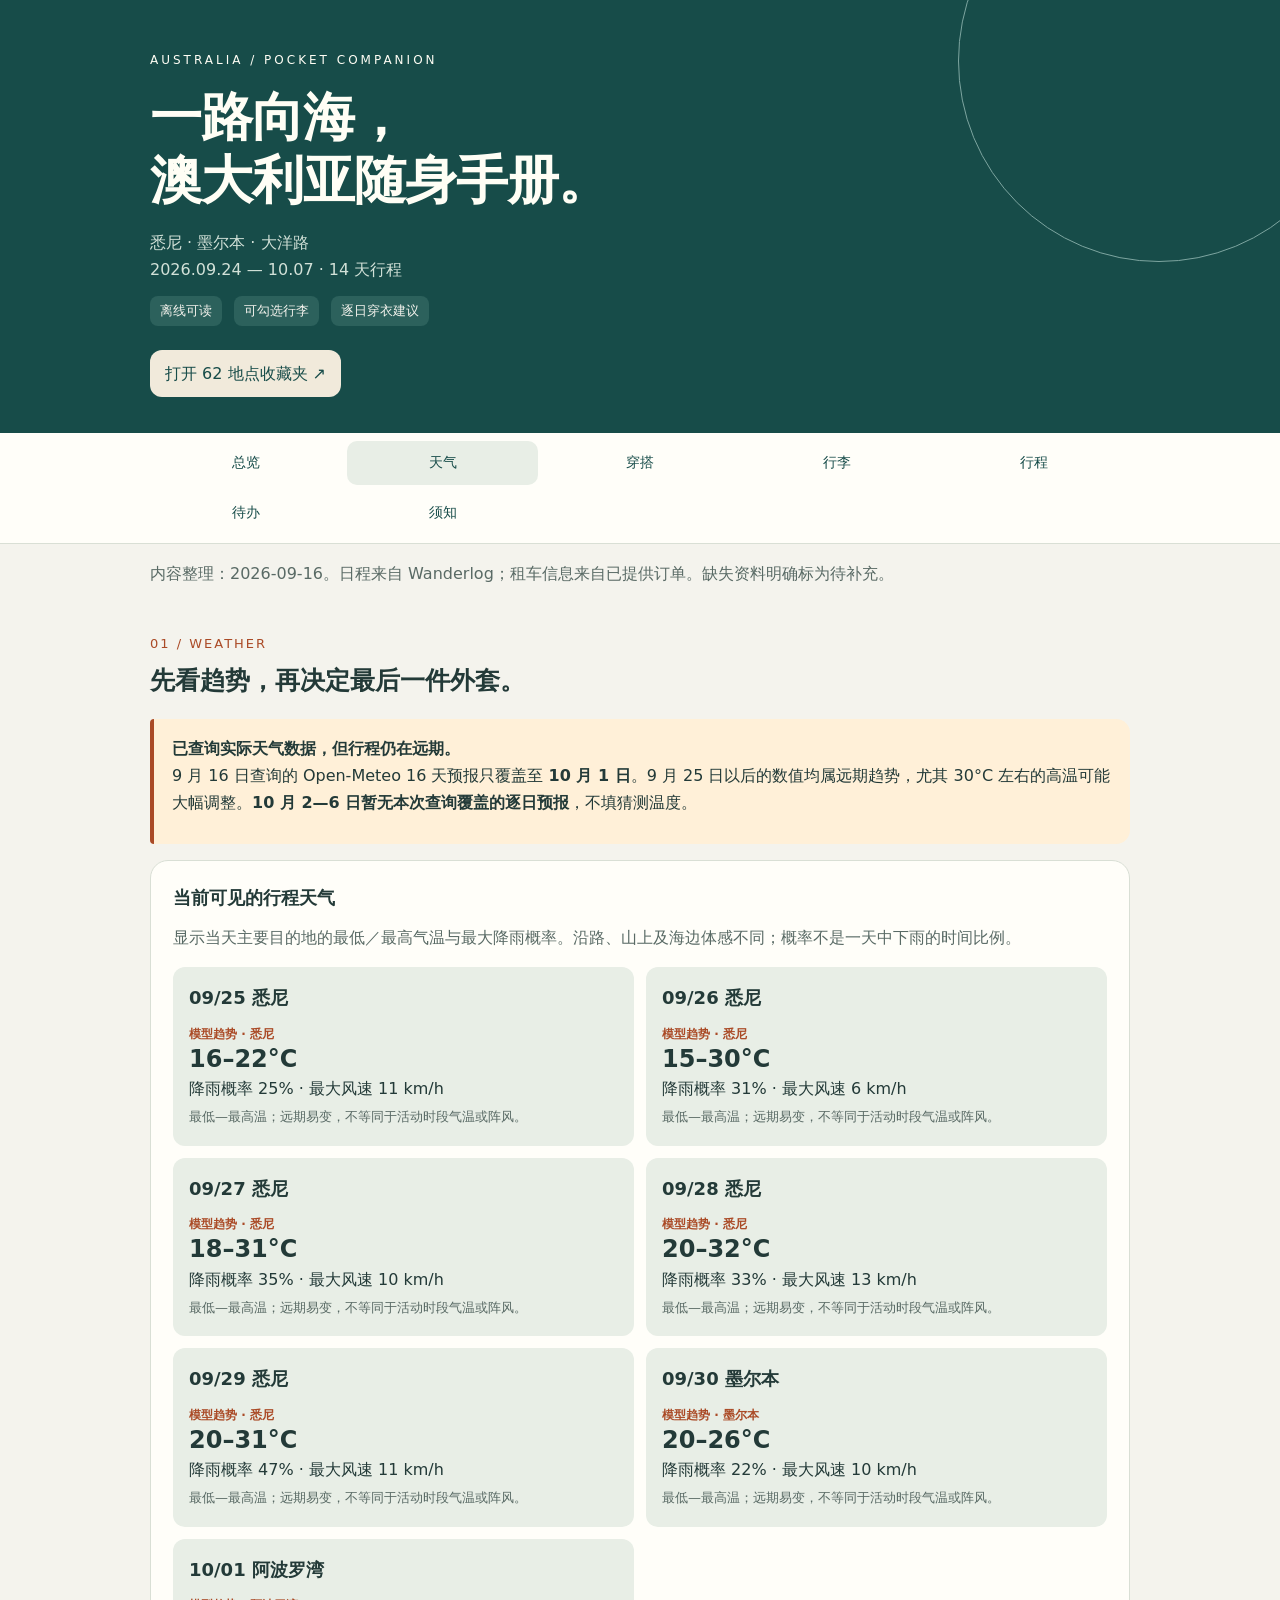
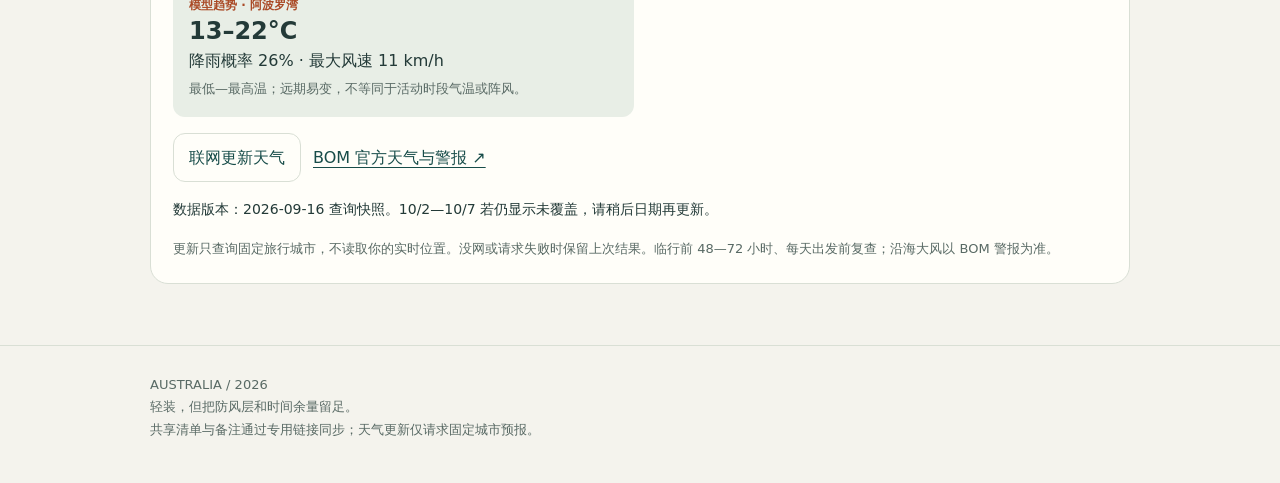
==== commit 46b92d58: "Import Wanderlog flights hotels and original place links" ====
--- a/public/index.html
+++ b/public/index.html
@@ -4,12 +4,12 @@
 :root{--bg:#f4f3ed;--paper:#fffef9;--ink:#233a38;--muted:#596a65;--line:#d9dfd5;--teal:#174c49;--soft:#e8eee6;--orange:#aa4a26;--warn:#fff0d8;--radius:18px}*{box-sizing:border-box}html{scroll-behavior:smooth;scroll-padding-top:82px}body{margin:0;background:var(--bg);color:var(--ink);font:16px/1.7 system-ui,-apple-system,"Segoe UI","PingFang SC","Microsoft YaHei",sans-serif}a{color:var(--teal);text-underline-offset:4px;overflow-wrap:anywhere}button,input,select{font:inherit}button,a,summary,input{touch-action:manipulation}button{cursor:pointer}button,.btn,select{min-height:46px;border:1px solid var(--line);border-radius:12px;padding:10px 15px;background:var(--paper);color:var(--teal)}button:active,.btn:active{background:var(--soft)}button:disabled{opacity:.65;cursor:wait}:focus-visible{outline:3px solid var(--orange);outline-offset:3px}h1,h2,h3,p{margin-top:0}h1{font-size:clamp(32px,7vw,52px);line-height:1.2;letter-spacing:-1px;margin-bottom:18px}h2{font-size:25px;margin:0 0 16px}h3{font-size:18px;margin:0 0 10px}small,.muted{color:var(--muted)}small{font-size:13px}p{margin-bottom:12px}.shell{max-width:1020px;margin:auto;padding:0 20px}.hero{background:var(--teal);color:#fffef5;padding:50px 0 36px;position:relative;overflow:hidden}.hero:after{content:"";position:absolute;right:-80px;top:-140px;width:400px;height:400px;border:1px solid #7da5a0;border-radius:50%;pointer-events:none}.eyebrow{font-size:12px;letter-spacing:3px;text-transform:uppercase;margin-bottom:16px}.hero .muted{color:#d2e1d8}.hero .row{position:relative;z-index:1}.row{display:flex;gap:12px;flex-wrap:wrap;align-items:center}.pill{display:inline-block;padding:4px 10px;border-radius:8px;background:var(--soft);color:var(--teal);font-size:13px}.hero .pill{background:#2c615c;color:#f4f3ed}.hero .btn{background:#f1eadb;border:none;text-decoration:none}.hero .sub{max-width:650px}nav{position:sticky;top:0;z-index:5;background:var(--paper);border-bottom:1px solid var(--line)}nav .shell{display:grid;grid-template-columns:repeat(4,1fr);padding-top:8px;padding-bottom:8px;gap:6px}nav a{text-decoration:none;text-align:center;font-size:14px;padding:10px 0;border-radius:10px;min-height:44px}nav a:hover,nav a[aria-current]{background:var(--soft)}main{padding-bottom:45px!important}section{padding-top:34px;scroll-margin-top:10px}.intro{padding:16px 0 0}.card{background:var(--paper);border:1px solid var(--line);border-radius:var(--radius);padding:22px;margin-bottom:16px}.notice{border-left:4px solid var(--orange);background:var(--warn);padding:16px 18px;border-radius:4px 14px 14px 4px}.grid{display:grid;grid-template-columns:repeat(2,minmax(0,1fr));gap:16px}.grid .card{margin:0}.metric{font-size:28px;line-height:1.3;font-variant-numeric:tabular-nums;font-weight:650}.section-no{color:var(--orange);font-size:13px;letter-spacing:2px;margin-bottom:5px}.weather-grid{display:grid;grid-template-columns:repeat(2,minmax(0,1fr));gap:12px;margin-top:16px}.weather{background:var(--soft);padding:16px;border-radius:12px}.weather .metric{font-size:24px}.weather p{margin:0}.status{font-size:14px;margin:12px 0;overflow-wrap:anywhere}.controls{margin:16px 0}.day{padding:0;overflow:hidden}.day summary{list-style:none;cursor:pointer;padding:20px;display:grid;grid-template-columns:62px minmax(0,1fr) 24px;gap:12px;align-items:center;min-height:90px}.day summary::-webkit-details-marker{display:none}.day summary:after{content:"＋";font-size:22px;color:var(--teal)}.day[open] summary:after{content:"−"}.date{font-weight:700;color:var(--orange);font-size:21px;line-height:1.2}.date small{font-size:12px;font-weight:400;display:block;padding-top:6px}.day-title{font-size:18px;font-weight:650;display:block;line-height:1.45}.day-body{border-top:1px solid var(--line);padding:20px}.day-body .weather{margin-bottom:16px}.day-body ul{padding-left:22px}.route{list-style:none;padding:0!important;counter-reset:stops}.route li{position:relative;counter-increment:stops;padding:0 0 12px 32px;min-height:44px}.route li:before{content:counter(stops);position:absolute;left:0;top:3px;width:22px;height:22px;border-radius:50%;background:var(--soft);text-align:center;font-size:12px;color:var(--teal)}.route a{display:inline-block;min-height:32px;text-decoration-thickness:1px}.callout{padding:14px;background:var(--soft);border-radius:12px;margin:12px 0}.packing label{display:flex;gap:12px;align-items:flex-start;padding:12px 2px;border-bottom:1px solid var(--line);cursor:pointer;min-height:48px}.packing label:last-child{border:0}.packing input{width:22px;height:22px;accent-color:var(--teal);flex-shrink:0;margin:3px 0 0}.packing input:checked+span{text-decoration:line-through;color:var(--muted)}progress{width:100%;height:10px;accent-color:var(--teal)}textarea{width:100%;min-height:145px;padding:14px;border:1px solid var(--line);border-radius:12px;background:var(--paper);color:var(--ink);font:inherit;resize:vertical}.list{padding-left:22px}.list li{margin:10px 0}footer{padding:28px 0 42px;border-top:1px solid var(--line);font-size:13px;color:var(--muted)}.hide{display:none!important}.badge{font-size:12px;color:var(--orange);font-weight:650}.skip{position:absolute;left:-10000px}.skip:focus{left:12px;top:12px;z-index:10;background:white;padding:12px}.sources a{display:block;padding:10px 0;min-height:44px}#storage-status{font-size:13px}body[data-unpacked=true] .packing label:has(input:checked){display:none}@media(max-width:650px){.shell{padding-left:16px;padding-right:16px}.hero{padding:36px 0 28px}.grid{grid-template-columns:1fr}.card{padding:18px}.day{padding:0}.day summary{padding:17px 14px;grid-template-columns:54px minmax(0,1fr) 22px;gap:9px}.day-body{padding:17px}.weather-grid{gap:8px}.weather{padding:12px}.weather .metric{font-size:22px}.row .btn{font-size:14px}h2{font-size:23px}nav .shell{padding-left:10px;padding-right:10px}.date{font-size:19px}}@media print{nav,.controls,button,.hero .row,.no-print{display:none!important}body{background:white;font-size:11pt}.shell{max-width:none}section{padding-top:16px}.hero{background:white;color:#233a38;padding:12px 0}.hero .muted{color:#596a65}.hero:after{display:none}.card{break-inside:avoid;border-color:#bbb}.day-body{display:block!important}.grid{display:block}.grid .card{margin-bottom:10px}footer{padding:10px 0}}@media(prefers-reduced-motion:reduce){html{scroll-behavior:auto}}
 .tab-panel{display:none;padding-top:34px}.tab-panel.active{display:block}nav{overflow-x:auto}nav .shell{grid-template-columns:repeat(5,minmax(72px,1fr));min-width:390px}nav a[aria-selected="true"]{background:var(--soft)}.packing-group{background:var(--paper);border:1px solid var(--line);border-radius:var(--radius);padding:18px;margin-bottom:14px}.packing-item{display:grid;grid-template-columns:24px minmax(0,1fr) auto;gap:11px;align-items:start;padding:12px 0;border-bottom:1px solid var(--line)}.packing-item:last-child{border-bottom:0}.packing-item input{width:22px;height:22px;accent-color:var(--teal);margin:2px 0 0}.packing-item.packed .packing-label{text-decoration:line-through;color:var(--muted)}.item-actions{display:flex;gap:6px}.item-actions button{min-height:36px;padding:6px 9px;font-size:13px}.delete-item{color:#8d2b1f}.add-item{display:grid;grid-template-columns:1fr 1fr auto;gap:10px}.text-input{min-height:46px;border:1px solid var(--line);border-radius:12px;padding:10px 15px;background:var(--paper);color:var(--ink);font:inherit}.sync-badge{display:inline-flex;align-items:center;gap:7px}.sync-dot{width:9px;height:9px;border-radius:50%;background:#85918c}.sync-badge[data-state="online"] .sync-dot{background:#26834a}.sync-badge[data-state="saving"] .sync-dot{background:#c57d16}.sync-badge[data-state="error"] .sync-dot{background:#b53b2c}body[data-unpacked="true"] .packing-item.packed{display:none}.undo-toast{position:fixed;left:50%;bottom:22px;transform:translateX(-50%);z-index:10;background:var(--ink);color:white;padding:11px 14px;border-radius:12px;box-shadow:0 8px 30px #0003}.undo-toast button{min-height:34px;margin-left:10px;padding:4px 9px}@media(max-width:650px){.add-item{grid-template-columns:1fr}.item-actions{grid-column:2;justify-self:start}}@media print{.tab-panel{display:block!important}}
 .overview-grid{display:grid;grid-template-columns:1.08fr .92fr;gap:16px}.travel-card{background:var(--paper);border:1px solid var(--line);border-radius:var(--radius);padding:22px;margin-bottom:16px}.flight-card,.rental-card{background:#13262f;color:#fff}.flight-card .muted,.rental-card .muted{color:#bdcbc8}.flight-route{display:flex;align-items:center;gap:14px;margin:22px 0}.airport-code{display:block;font-size:35px;font-weight:760;line-height:1}.flight-line{height:1px;flex:1;background:#8fb0ab;position:relative}.flight-line:after{content:"✈";position:absolute;left:50%;top:50%;transform:translate(-50%,-50%);background:#13262f;padding:0 8px}.route-map{overflow:hidden;background:linear-gradient(155deg,#e4efea,#fbf2df)}.route-map svg{width:100%;height:auto;min-height:285px;display:block}.map-line{fill:none;stroke:#b65c3a;stroke-width:3;stroke-linecap:round;stroke-dasharray:7 8}.map-point{fill:#fff;stroke:#174c49;stroke-width:3}.map-label{font:650 13px system-ui;fill:#233a38}.map-note{font:12px system-ui;fill:#596a65}.rental-route{display:grid;grid-template-columns:1fr auto 1fr;gap:14px;align-items:center;margin:18px 0}.rental-stop strong{display:block;font-size:18px}.rental-arrow{font-size:24px;color:#e0a983}.rental-facts{display:grid;grid-template-columns:repeat(2,1fr);gap:10px;margin-top:16px}.rental-facts span{padding:9px 11px;background:#ffffff12;border-radius:10px}.timeline{position:relative}.timeline:before{content:"";position:absolute;left:19px;top:30px;bottom:30px;width:2px;background:var(--line)}.timeline .day{margin-left:54px;position:relative}.timeline .day:before{content:"";position:absolute;left:-43px;top:31px;width:13px;height:13px;border-radius:50%;background:var(--paper);border:3px solid var(--orange);z-index:2}.todo-form{display:grid;grid-template-columns:1fr auto;gap:10px}.todo-item{display:grid;grid-template-columns:24px 1fr auto;gap:11px;align-items:center;padding:12px 0;border-bottom:1px solid var(--line)}.todo-item input{width:22px;height:22px;accent-color:var(--teal)}.todo-item.done .todo-label{text-decoration:line-through;color:var(--muted)}.todo-item button{min-height:36px;padding:6px 9px;color:#8d2b1f}.ticket-placeholder{border:1px dashed #cfa88f;background:#fff7ef;border-radius:14px;padding:16px}.ticket-placeholder strong{display:block;margin-bottom:5px}@media(max-width:650px){.overview-grid{grid-template-columns:1fr}.rental-route{grid-template-columns:1fr}.rental-arrow{transform:rotate(90deg)}.timeline:before{left:12px}.timeline .day{margin-left:28px}.timeline .day:before{left:-23px}.todo-form{grid-template-columns:1fr}}
-</style></head><body>
+.flight-card a{color:#f5dbc3}.hotel-card h3,.hotel-card p{overflow-wrap:anywhere}.hotel-card .row a{display:inline-flex;align-items:center;min-height:44px}.booking-day{border-left:3px solid var(--teal);padding:12px 16px;margin:16px 0;background:#edf3ee}.source-links{display:flex;gap:12px;flex-wrap:wrap;font-size:13px;margin:4px 0 8px}.source-links a{min-height:36px;display:inline-flex;align-items:center}.flight-card .row{flex-wrap:wrap}</style></head><body>
 <a class="skip" href="#days">跳至每日行程</a>
-<header class="hero"><div class="shell"><p class="eyebrow">Australia / Pocket companion</p><h1>一路向海，<br>澳大利亚随身手册。</h1><p class="sub muted">悉尼 · 墨尔本 · 大洋路<br>2026.09.25 — 10.06 · 12 天行程</p><div class="row"><span class="pill">离线可读</span><span class="pill">可勾选行李</span><span class="pill">逐日穿衣建议</span></div><div class="row" style="margin-top:24px"><a class="btn" href="https://www.google.com/maps/@-36.3335131,141.4826921,6z/data=!4m11!1m7!3m6!1s0x6ad642b1b46283b9:0x33718f02306f1e54!2sNational+Gallery+of+Victoria!8m2!3d-37.8225942!4d144.9689278!16zL20vMGhoaHM!11m2!2spGgIpZqmrWpMetkYb9na2A!3e3" target="_blank" rel="noopener">打开 62 地点收藏夹 ↗</a></div></div></header>
+<header class="hero"><div class="shell"><p class="eyebrow">Australia / Pocket companion</p><h1>一路向海，<br>澳大利亚随身手册。</h1><p class="sub muted">悉尼 · 墨尔本 · 大洋路<br>2026.09.24 — 10.07 · 14 天行程</p><div class="row"><span class="pill">离线可读</span><span class="pill">可勾选行李</span><span class="pill">逐日穿衣建议</span></div><div class="row" style="margin-top:24px"><a class="btn" href="https://www.google.com/maps/@-36.3335131,141.4826921,6z/data=!4m11!1m7!3m6!1s0x6ad642b1b46283b9:0x33718f02306f1e54!2sNational+Gallery+of+Victoria!8m2!3d-37.8225942!4d144.9689278!16zL20vMGhoaHM!11m2!2spGgIpZqmrWpMetkYb9na2A!3e3" target="_blank" rel="noopener">打开 62 地点收藏夹 ↗</a></div></div></header>
 <nav aria-label="手册导航" role="tablist"><div class="shell"><a href="#overview" role="tab" data-tab="overview">总览</a><a href="#weather" role="tab" data-tab="weather">天气</a><a href="#clothes" role="tab" data-tab="clothes">穿搭</a><a href="#packing" role="tab" data-tab="packing">行李</a><a href="#days" role="tab" data-tab="days">行程</a><a href="#todo" role="tab" data-tab="todo">待办</a><a href="#essentials" role="tab" data-tab="essentials">须知</a></div></nav>
 <main class="shell"><div class="intro"><p class="muted">内容整理：2026-09-16。日程来自 Wanderlog；租车信息来自已提供订单。缺失资料明确标为待补充。</p></div>
-<section id="overview"><p class="section-no">01 / TRIP OVERVIEW</p><h2>先掌握整趟旅行。</h2><div class="overview-grid"><article class="travel-card flight-card"><p class="eyebrow">FLIGHT · 9/30</p><h3>悉尼 → 墨尔本</h3><div class="flight-route"><div><span class="airport-code">SYD</span><small class="muted">悉尼</small></div><span class="flight-line"></span><div><span class="airport-code">MEL</span><small class="muted">墨尔本</small></div></div><p><b>航班号、航空公司和起降时间待补充。</b></p><small class="muted">原行程同时出现 MEL 与 AVV；最终机场以机票为准。</small></article><article class="travel-card rental-card"><p class="eyebrow">THRIFTY · 已确认</p><h3>Toyota Corolla Hybrid 或同级</h3><div class="rental-route"><div class="rental-stop"><small class="muted">取车</small><strong>9/30 14:00</strong><span>Melbourne Downtown<br>Shop 3/8 Franklin St</span></div><span class="rental-arrow">→</span><div class="rental-stop"><small class="muted">还车</small><strong>10/5 11:00</strong><span>同一门店</span></div></div><div class="rental-facts"><span>5 座 · 自动挡</span><span>混动 · 空调</span><span>不限里程</span><span>AUD 266.63</span><span>满油取还</span><span>基础免赔额 AUD 5,900</span></div><p style="margin-top:18px"><a class="btn" href="assets/tickets/melbourne-car-rental.pdf" target="_blank" rel="noopener">查看租车订单 PDF ↗</a></p></article></div><div class="notice"><b>租车时间冲突待确认：</b>订单显示 10/5 11:00 在墨尔本市区还车；原行程写 10/4 还车，并安排了 10/5 小火车＋企鹅岛一日游。</div><article class="travel-card route-map" style="margin-top:16px"><h3>路线总览</h3><svg viewBox="0 0 900 300" role="img" aria-label="悉尼、墨尔本、吉朗、大洋路、瓦南布尔和菲利普岛路线示意"><path class="map-line" d="M760 70 C650 35 530 60 430 160 C350 230 245 225 145 180 M430 160 C505 230 615 250 700 225"/><g><circle class="map-point" cx="760" cy="70" r="8"/><text class="map-label" x="735" y="49">悉尼</text><text class="map-note" x="710" y="94">9/25—9/30</text></g><g><circle class="map-point" cx="430" cy="160" r="8"/><text class="map-label" x="398" y="140">墨尔本</text></g><g><circle class="map-point" cx="365" cy="190" r="8"/><text class="map-label" x="342" y="218">吉朗</text></g><g><circle class="map-point" cx="280" cy="220" r="8"/><text class="map-label" x="236" y="249">阿波罗湾</text></g><g><circle class="map-point" cx="145" cy="180" r="8"/><text class="map-label" x="91" y="161">瓦南布尔</text></g><g><circle class="map-point" cx="700" cy="225" r="8"/><text class="map-label" x="659" y="255">菲利普岛</text></g></svg><p class="muted">悉尼飞墨尔本；墨尔本／吉朗沿大洋路至瓦南布尔，再返回墨尔本并前往菲利普岛。地图表达路线顺序，不代表精确比例。</p></article><div class="ticket-placeholder"><strong>门票与 PDF</strong>悉尼歌剧院导览＋演出已标记已购；小火车＋企鹅岛资料待补充。收到 PDF 后可挂到对应 Timeline 活动下。</div></section>
+<section id="overview"><p class="section-no">01 / TRIP OVERVIEW</p><h2>先掌握整趟旅行。</h2><div class="overview-grid"><div id="flight-list"><article class="travel-card flight-card"><p class="eyebrow">Cathay Pacific · CX161</p><div class="flight-route"><div><span class="airport-code">HKG</span><p>09/24 21:35</p></div><span class="flight-line"></span><div><span class="airport-code">SYD</span><p>09/25 08:40 · 次日</p></div></div><p class="muted">机场当地时间</p><div class="row"><a href="https://maps.google.com/?cid=18011461173170550430" target="_blank" rel="noopener">出发机场地图 ↗</a> <a href="https://maps.google.com/?cid=12672906551506986359" target="_blank" rel="noopener">到达机场地图 ↗</a></div></article><article class="travel-card flight-card"><p class="eyebrow">DOMESTIC · 9/30</p><h3>悉尼 SYD → 墨尔本 MEL</h3><p>Wanderlog 当日日程列出 SYD 与 MEL，但 Flights 中尚无这一段航班记录；航班号和起降时间待补充。</p></article><article class="travel-card flight-card"><p class="eyebrow">Cathay Pacific · CX134</p><div class="flight-route"><div><span class="airport-code">MEL</span><p>10/07 08:25</p></div><span class="flight-line"></span><div><span class="airport-code">HKG</span><p>10/07 14:55</p></div></div><p class="muted">机场当地时间</p><div class="row"><a href="https://maps.google.com/?cid=1082084875368919184" target="_blank" rel="noopener">出发机场地图 ↗</a> <a href="https://maps.google.com/?cid=18011461173170550430" target="_blank" rel="noopener">到达机场地图 ↗</a></div></article></div><article class="travel-card rental-card"><p class="eyebrow">THRIFTY · 已确认</p><h3>Toyota Corolla Hybrid 或同级</h3><div class="rental-route"><div class="rental-stop"><small class="muted">取车</small><strong>9/30 14:00</strong><span>Melbourne Downtown<br>Shop 3/8 Franklin St</span></div><span class="rental-arrow">→</span><div class="rental-stop"><small class="muted">还车</small><strong>10/5 11:00</strong><span>同一门店</span></div></div><div class="rental-facts"><span>5 座 · 自动挡</span><span>混动 · 空调</span><span>不限里程</span><span>AUD 266.63</span><span>满油取还</span><span>基础免赔额 AUD 5,900</span></div><p style="margin-top:18px"><a class="btn" href="assets/tickets/melbourne-car-rental.pdf" target="_blank" rel="noopener">查看租车订单 PDF ↗</a></p></article></div><div class="notice"><b>租车时间冲突待确认：</b>订单显示 10/5 11:00 在墨尔本市区还车；原行程写 10/4 还车，并安排了 10/5 小火车＋企鹅岛一日游。</div><article class="travel-card route-map" style="margin-top:16px"><h3>路线总览</h3><svg viewBox="0 0 900 300" role="img" aria-label="悉尼、墨尔本、吉朗、大洋路、瓦南布尔和菲利普岛路线示意"><path class="map-line" d="M760 70 C650 35 530 60 430 160 C350 230 245 225 145 180 M430 160 C505 230 615 250 700 225"/><g><circle class="map-point" cx="760" cy="70" r="8"/><text class="map-label" x="735" y="49">悉尼</text><text class="map-note" x="710" y="94">9/25—9/30</text></g><g><circle class="map-point" cx="430" cy="160" r="8"/><text class="map-label" x="398" y="140">墨尔本</text></g><g><circle class="map-point" cx="365" cy="190" r="8"/><text class="map-label" x="342" y="218">吉朗</text></g><g><circle class="map-point" cx="280" cy="220" r="8"/><text class="map-label" x="236" y="249">阿波罗湾</text></g><g><circle class="map-point" cx="145" cy="180" r="8"/><text class="map-label" x="91" y="161">瓦南布尔</text></g><g><circle class="map-point" cx="700" cy="225" r="8"/><text class="map-label" x="659" y="255">菲利普岛</text></g></svg><p class="muted">悉尼飞墨尔本；墨尔本／吉朗沿大洋路至瓦南布尔，再返回墨尔本并前往菲利普岛。地图表达路线顺序，不代表精确比例。</p></article><div id="hotel-list"><h3>每晚住哪里</h3><p class="muted">5 家住宿覆盖 9/25—10/7，共 12 晚。入住／退房日期来自 Wanderlog；具体办理时间以酒店订单为准。</p><div class="overview-grid"><article class="travel-card hotel-card" id="stay-0"><p class="eyebrow">09/25 入住 → 09/30 退房 · 5 晚</p><h3>Kimpton Margot Sydney</h3><p>339 Pitt St, Sydney NSW 2000, Australia</p><div class="row"><a href="https://maps.google.com/?ftid=0x6b12ae3db5ea9fc3:0x3b0155a08051f08f" target="_blank" rel="noopener">地图导航 ↗</a> <a href="https://www.ihg.com/kimptonhotels/hotels/us/en/kimpton-hotel-sydney-australia/sydkm/hoteldetail" target="_blank" rel="noopener">酒店官网 ↗</a> <a href="tel:+61280278000">+61 2 8027 8000</a></div></article><article class="travel-card hotel-card" id="stay-1"><p class="eyebrow">09/30 入住 → 10/01 退房 · 1 晚</p><h3>Holiday Inn &amp; Suites Geelong by IHG</h3><p>40 Ryrie St, Geelong VIC 3220, Australia</p><div class="row"><a href="https://maps.google.com/?ftid=0x6ad4140491d830d3:0xd67fc88cc35211b3" target="_blank" rel="noopener">地图导航 ↗</a> <a href="https://www.ihg.com/holidayinn/hotels/us/en/geelong/gexgl/hoteldetail?cm_mmc=GoogleMaps-_-HI-_-AU-_-GEXGL" target="_blank" rel="noopener">酒店官网 ↗</a> <a href="tel:+61342256100">+61 3 4225 6100</a></div></article><article class="travel-card hotel-card" id="stay-2"><p class="eyebrow">10/01 入住 → 10/02 退房 · 1 晚</p><h3>Sandpiper Motel Apollo Bay- Great Ocean Road</h3><p>3 Murray St, Apollo Bay VIC 3233, Australia</p><div class="row"><a href="https://maps.google.com/?ftid=0x6ad336dc44911fff:0x27e73f34c122190d" target="_blank" rel="noopener">地图导航 ↗</a> <a href="http://www.sandpipermotel.net.au/" target="_blank" rel="noopener">酒店官网 ↗</a> <a href="tel:+61352376732">+61 3 5237 6732</a></div></article><article class="travel-card hotel-card" id="stay-3"><p class="eyebrow">10/02 入住 → 10/04 退房 · 2 晚</p><h3>Deep Blue Hotel &amp; Hot Springs</h3><p>1 Worm Bay Rd, Warrnambool VIC 3280, Australia</p><div class="row"><a href="https://maps.google.com/?ftid=0x6acd4ce97d3c3e19:0x15cc3520f0c57a0a" target="_blank" rel="noopener">地图导航 ↗</a> <a href="https://thedeepblue.com.au/" target="_blank" rel="noopener">酒店官网 ↗</a> <a href="tel:+61355592000">+61 3 5559 2000</a></div></article><article class="travel-card hotel-card" id="stay-4"><p class="eyebrow">10/04 入住 → 10/07 退房 · 3 晚</p><h3>Veriu Queen Victoria Market</h3><p>91/101 Therry St, Melbourne VIC 3000, Australia</p><div class="row"><a href="https://maps.google.com/?ftid=0x6ad65d0f15ef81b9:0x884509b93bc77397" target="_blank" rel="noopener">地图导航 ↗</a> <a href="https://veriu.com.au/hotels/veriu-queen-victoria-market/" target="_blank" rel="noopener">酒店官网 ↗</a> <a href="tel:+61391004600">+61 3 9100 4600</a></div></article></div></div><div class="ticket-placeholder"><strong>门票与 PDF</strong>悉尼歌剧院导览＋演出已标记已购；小火车＋企鹅岛资料待补充。收到 PDF 后可挂到对应 Timeline 活动下。</div></section>
 <section id="weather"><p class="section-no">01 / WEATHER</p><h2>先看趋势，再决定最后一件外套。</h2><div class="notice"><strong>已查询实际天气数据，但行程仍在远期。</strong><p>9 月 16 日查询的 Open-Meteo 16 天预报只覆盖至 <b>10 月 1 日</b>。9 月 25 日以后的数值均属远期趋势，尤其 30°C 左右的高温可能大幅调整。<b>10 月 2—6 日暂无本次查询覆盖的逐日预报</b>，不填猜测温度。</p></div><div class="card" style="margin-top:16px"><h3>当前可见的行程天气</h3><p class="muted">显示当天主要目的地的最低／最高气温与最大降雨概率。沿路、山上及海边体感不同；概率不是一天中下雨的时间比例。</p><div id="weather-overview" class="weather-grid"></div><div class="row controls"><button id="refresh" type="button">联网更新天气</button><a href="https://www.bom.gov.au/" target="_blank" rel="noopener">BOM 官方天气与警报 ↗</a></div><p id="weather-status" class="status" role="status"></p><small>更新只查询固定旅行城市，不读取你的实时位置。没网或请求失败时保留上次结果。临行前 48—72 小时、每天出发前复查；沿海大风以 BOM 警报为准。</small></div></section>
 <section id="clothes"><p class="section-no">02 / COMFORT FIRST, PHOTO READY</p><h2>怕冷一点，也可以穿得轻松好看。</h2>
 <p>按你的偏好：<b>舒适优先，挑几天认真拍照</b>。这趟是 9/25—10/6 的悉尼、墨尔本、大洋路和企鹅岛；衣服要同时应对城市步行、海岸大风与晚间久坐。建议用同一批基础款换着搭，把拍照重点放在 <b>9/25 城市、9/28 歌剧院、10/1 海岸小镇、10/6 墨尔本</b>，不必每天换整套。</p>
@@ -27,11 +27,11 @@
 <details class="card"><summary><b>小红书怎么参考，哪些建议不照搬？</b></summary><p>2026-09-16 实际阅读下列笔记正文后，提取与本行程有关的经验；下面是独立整理，数量和搭配方案是针对你的建议。个人体感不能代替本次天气预报，其他地区穿法不直接套用。</p><ul class="list"><li><a href="https://www.xiaohongshu.com/explore/6aa0d2fb00000000120249ba" target="_blank" rel="noopener">ROOOO · 十一/国庆澳洲穿什么？悉尼墨尔本西澳合集 ↗</a>：采用悉尼、墨尔本早晚加外套和大洋路防风的经验；“短暂脱外套不冷”是作者个人体感，你不用照做。西澳和圣灵群岛未排在这趟行程中。</li><li><a href="https://www.xiaohongshu.com/explore/6a9eba370000000011033e0c" target="_blank" rel="noopener">荔枝鱼 · 去大洋路你就穿亮色吧一穿一个不吱声 ↗</a>：采用亮色点缀、海风会吹乱头发的提醒；将亮色放在保暖衣物上，照片与舒适可以兼顾。</li><li><a href="https://www.xiaohongshu.com/explore/68dee7df000000000302c4c1" target="_blank" rel="noopener">尾号0238 · 国庆小火车＋企鹅岛一日游经验 ↗</a>（2025-10-08）：采用风雨、等候久和备足保暖层的经验；不把往年体感温度、检票时刻或罚款描述写成本次事实。</li><li><a href="https://www.penguins.org.au/faqs/" target="_blank" rel="noopener">企鹅岛官方 FAQ ↗</a>：已核对保暖衣、雨衣、座位用毯的建议，以及<b>日落后禁止使用相机、摄像机和手机拍摄</b>。拍穿搭放在白天合规区域，晚间留给观赏。</li></ul><small>小红书链接可能要求登录或在 App 打开；即使原笔记不可访问，本页建议仍可离线阅读。没有复制原文长段或原图。</small></details>
 <div class="callout"><b>可以不带：</b>高跟鞋、第二条拍照裙、厚重大衣、多件厚卫衣、大卷发棒、整套彩妆。以上是按你中等出片意愿给出的减负建议；已有特别喜欢且常穿的单品，可替换同用途衣物。</div></section>
 <section id="packing"><p class="section-no">03 / SHARED PACKING</p><h2>一起准备，改动自动同步。</h2><div class="card"><div class="row" style="justify-content:space-between"><div><h3 style="margin:0">共享行李进度</h3><span class="sync-badge" id="sync-status" data-state="local"><span class="sync-dot"></span><span id="sync-text">本机草稿</span></span></div><strong id="pack-count"></strong></div><progress id="pack-progress" max="1" value="0" aria-label="行李完成进度"></progress><p id="storage-status" class="muted">离线时先保存在本机；连接共享云端后，任何拥有专用链接的人都可以共同编辑。</p><div class="row controls"><button id="filter-packed" type="button" aria-pressed="false">只看未准备</button><button id="reload-shared" type="button">从云端刷新</button></div></div><form id="add-item-form" class="card add-item"><label>新条目<input id="new-item-label" class="text-input" maxlength="160" required placeholder="例如：备用充电线"></label><label>分类<input id="new-item-category" class="text-input" maxlength="60" list="packing-categories" placeholder="例如：电子与随身用品"></label><datalist id="packing-categories"></datalist><button type="submit">添加</button></form><div id="packing-list"></div><div class="callout"><b>洗衣与登机怎么安排：</b>9/30—10/1 查住宿洗衣条件，留出晾干时间；没法洗衣就把内裤和袜子各增至 12—13，基础上衣酌增 2—3 件，外套不翻倍。飞机穿运动鞋、直筒长裤和开衫，随身放轻羽绒、证件及一套干净内衣。各段航班行李额度尚未提供，打包后称重再减可选项。</div></section>
-<section id="days"><p class="section-no">04 / DAY BY DAY</p><h2>沿着时间线，看每天怎么走。</h2><p class="muted">共 64 条行程记录，吉朗与环形码头各重复一次；保留原日程表达。地点链接打开 Google 地图搜索；同名地点以已保存的收藏夹为准。酒店、航班时刻、票务时间未提供，未虚构入住或集合时间。</p><div class="row controls"><label for="jump-day">跳到</label><select id="jump-day" aria-label="选择行程日期"></select><button id="expand-days" type="button">展开全部</button><button id="collapse-days" type="button">收起全部</button></div><div id="day-list" class="timeline"></div><div class="card"><h3>原行程未排日期的 3 个地点</h3><p><a href="https://www.google.com/maps/search/?api=1&query=Fontana+Redfern+Sydney">Fontana 餐厅</a>：需核对营业日和订位；<a href="https://www.google.com/maps/search/?api=1&query=Bondi+Beach+NSW">Bondi Beach</a>：晴天安排半天；<a href="https://www.google.com/maps/search/?api=1&query=Art+Gallery+of+New+South+Wales">新南威尔士美术馆</a>：适合下雨时替换户外安排。均不强行塞进已有整天日程。</p></div></section>
-<section id="todo"><p class="section-no">05 / TO DO</p><h2>出发前待办</h2><p class="muted">同行人可以共同勾选、添加和删除。这里只放明确需要处理的事项，不和行李清单重复。</p><div class="card"><div class="row" style="justify-content:space-between"><h3 style="margin:0">准备进度</h3><strong id="todo-count">0 / 0</strong></div><progress id="todo-progress" max="1" value="0"></progress><form id="todo-form" class="todo-form" style="margin-top:16px"><input id="todo-input" class="text-input" maxlength="120" required placeholder="添加待办事项"><button type="submit">添加</button></form><div id="todo-list"></div></div></section><section id="essentials"><p class="section-no">06 / GOOD TO KNOW</p><h2>出发前和路上要记住的事</h2><div class="grid"><article class="card"><h3>订票与关闭状态</h3><ul class="list"><li>歌剧院在原行程中标注“导览＋演出已订票”；具体入场时间以订单为准。</li><li>塔龙加动物园待核对；Warrnambool Wildlife Encounters 原备注要求提前预约；10/5 一日游原备注尚未预约。</li><li>Kafe Koala、Loch Ard Gorge、Nobbies Centre 在此前页面标注暂时关闭。<b>这里不是今天的开放确认</b>，出发前查官网具体关闭区域；不可越过封闭线。</li><li>10/5“小火车＋企鹅岛”应确认包含项目、接送点与晚间回程。原地点列表没有小火车车站和企鹅观赏入口，不能拿山脉／整座岛的图钉代替集合点。</li></ul></article><article class="card"><h3>机场、租车与时差</h3><ul class="list"><li><b>MEL 墨尔本机场 ≠ AVV 阿瓦隆机场。</b>9/30 两者均出现在原清单，先查机票与租车单，不能默认都要去。</li><li>靠左行驶；驾照原件＋租车公司和所在州认可的英文翻译／许可文件。国际驾照不代替原件，也不是任何国家驾照都能用同一种翻译。</li><li>确认信用卡持卡人与主驾驶一致及押金要求，拍摄车况，核对保险自付额、收费路段、油量和营业时间。</li><li><b>10/4 夏令时：</b>悉尼与墨尔本凌晨 2 点拨到 3 点；比北京时间从快 2 小时变为快 3 小时。启用自动时区；还车按当地时间。</li></ul></article><article class="card"><h3>入境、健康与支付</h3><ul class="list"><li>核对签证与护照绑定；带旅行保险、英文处方和原包装药品。</li><li>食品、动植物制品、药物等按入境卡及官方要求申报，不确定就申报；清理鞋底泥土，少带散装食品。</li><li>澳标 Type I 插头，电器核对 230V 兼容；充电宝依航司规则随身携带。</li><li>备两张银行卡、少量现金、eSIM／漫游。地图离线包提前下载，公共交通及餐馆营业时间当日复查。</li></ul></article><article class="card"><h3>户外与紧急情况</h3><ul class="list"><li>日落前完成陌生乡间路段，注意袋鼠等动物；约每两小时休息，勿疲劳驾驶。</li><li>海岸风大、台阶湿滑，不靠近无护栏崖边；下水选救生员巡逻区红黄旗之间。</li><li>SPF50+、帽子、墨镜每日带；阴天也需防晒。山路与海边温度不能只看市区预报。</li><li><b>紧急电话：<a href="tel:000">000</a></b>（警察／消防／救护）。偏远地区无信号时不能保证能拨通，提前把路线告知同行人。</li></ul></article></div>
-<div class="card" style="margin-top:16px"><h3>留给订单的空白</h3><label for="trip-notes">酒店地址／航班号／取还车时间／一日游集合点</label><textarea id="trip-notes" placeholder="只记常用信息，不建议存银行卡号、护照扫描件或密码。"></textarea><p id="notes-status" role="status" class="status"></p></div>
+<section id="days"><p class="section-no">04 / DAY BY DAY</p><h2>沿着时间线，看每天怎么走。</h2><p class="muted">航班、住宿与地点链接已从 Wanderlog 更新；当地时间显示。每日展开后可查看航班、当晚酒店、精确地图与原站链接；票务集合时间仍以订单为准。</p><div class="row controls"><label for="jump-day">跳到</label><select id="jump-day" aria-label="选择行程日期"></select><button id="expand-days" type="button">展开全部</button><button id="collapse-days" type="button">收起全部</button></div><div id="day-list" class="timeline"></div><div class="card"><h3>原行程未排日期的 3 个地点</h3><p><b>Fontana</b> · <a href="https://maps.google.com/?ftid=0x6b12b1ac8f357283:0x6973109f590c5fb6" target="_blank" rel="noopener">地图 ↗</a> · <a href="http://www.clubfontana.com/" target="_blank" rel="noopener">地点网站 ↗</a></p><p><b>Bondi Beach</b> · <a href="https://maps.google.com/?ftid=0x6b12b201c6bc3859:0x5017d681632ad80" target="_blank" rel="noopener">地图 ↗</a> · <a href="http://www.bondibeach.com/" target="_blank" rel="noopener">地点网站 ↗</a></p><p><b>新南威尔士美术馆</b> · <a href="https://maps.google.com/?ftid=0x6b12ae6c7ca55a3d:0xe1d4577d0927f71c" target="_blank" rel="noopener">地图 ↗</a> · <a href="https://www.artgallery.nsw.gov.au/" target="_blank" rel="noopener">地点网站 ↗</a></p><p class="muted">保留为机动备选，不强行加入已有整天行程。</p></div></section>
+<section id="todo"><p class="section-no">05 / TO DO</p><h2>出发前待办</h2><p class="muted">同行人可以共同勾选、添加和删除。这里只放明确需要处理的事项，不和行李清单重复。</p><div class="card"><div class="row" style="justify-content:space-between"><h3 style="margin:0">准备进度</h3><strong id="todo-count">0 / 0</strong></div><progress id="todo-progress" max="1" value="0"></progress><form id="todo-form" class="todo-form" style="margin-top:16px"><input id="todo-input" class="text-input" maxlength="120" required placeholder="添加待办事项"><button type="submit">添加</button></form><div id="todo-list"></div></div></section><section id="essentials"><p class="section-no">06 / GOOD TO KNOW</p><h2>出发前和路上要记住的事</h2><div class="grid"><article class="card"><h3>订票与关闭状态</h3><ul class="list"><li>歌剧院在原行程中标注“导览＋演出已订票”；具体入场时间以订单为准。</li><li>塔龙加动物园待核对；Warrnambool Wildlife Encounters 原备注要求提前预约；10/5 一日游原备注尚未预约。</li><li>Kafe Koala、Loch Ard Gorge、Nobbies Centre 在此前页面标注暂时关闭。<b>这里不是今天的开放确认</b>，出发前查官网具体关闭区域；不可越过封闭线。</li><li>10/5“小火车＋企鹅岛”应确认包含项目、接送点与晚间回程。原地点列表没有小火车车站和企鹅观赏入口，不能拿山脉／整座岛的图钉代替集合点。</li></ul></article><article class="card"><h3>机场、租车与时差</h3><ul class="list"><li>Wanderlog 最新 9/30 日程列出 <b>SYD → MEL</b>；具体航班时刻待补充。返程为 <b>10/7 08:25 CX134，MEL → HKG</b>。</li><li>靠左行驶；驾照原件＋租车公司和所在州认可的英文翻译／许可文件。国际驾照不代替原件，也不是任何国家驾照都能用同一种翻译。</li><li>确认信用卡持卡人与主驾驶一致及押金要求，拍摄车况，核对保险自付额、收费路段、油量和营业时间。</li><li><b>10/4 夏令时：</b>悉尼与墨尔本凌晨 2 点拨到 3 点；比北京时间从快 2 小时变为快 3 小时。启用自动时区；还车按当地时间。</li></ul></article><article class="card"><h3>入境、健康与支付</h3><ul class="list"><li>核对签证与护照绑定；带旅行保险、英文处方和原包装药品。</li><li>食品、动植物制品、药物等按入境卡及官方要求申报，不确定就申报；清理鞋底泥土，少带散装食品。</li><li>澳标 Type I 插头，电器核对 230V 兼容；充电宝依航司规则随身携带。</li><li>备两张银行卡、少量现金、eSIM／漫游。地图离线包提前下载，公共交通及餐馆营业时间当日复查。</li></ul></article><article class="card"><h3>户外与紧急情况</h3><ul class="list"><li>日落前完成陌生乡间路段，注意袋鼠等动物；约每两小时休息，勿疲劳驾驶。</li><li>海岸风大、台阶湿滑，不靠近无护栏崖边；下水选救生员巡逻区红黄旗之间。</li><li>SPF50+、帽子、墨镜每日带；阴天也需防晒。山路与海边温度不能只看市区预报。</li><li><b>紧急电话：<a href="tel:000">000</a></b>（警察／消防／救护）。偏远地区无信号时不能保证能拨通，提前把路线告知同行人。</li></ul></article></div>
+<div class="card" style="margin-top:16px"><h3>共享旅行备注</h3><label for="trip-notes">补充安排／一日游集合点／同行提醒</label><textarea id="trip-notes" placeholder="只记常用信息，不建议存银行卡号、护照扫描件或密码。"></textarea><p id="notes-status" role="status" class="status"></p></div>
 <details class="card"><summary>手机使用、共享与打印说明</summary><ul class="list"><li>Cloudflare 共享版使用专用链接：拥有链接的人无需注册即可共同编辑行李和备注。请只把链接发给同行人。</li><li>每次勾选、增删或修改条目都会自动同步；备注停止输入约半秒后同步。页面会显示“已同步”或错误状态，重新回到页面时也会刷新云端内容。</li><li>离线时改动先保存在当前浏览器；若显示同步失败，请恢复网络后点“从云端刷新”。多人恰好修改同一条目时，最后一次提交生效。</li><li>行程正文仍可离线阅读；联网更新天气、打开地图和多人同步需要网络。可展开全部日程后打印或存为 PDF。</li><li>这是持链接可编辑的共享网页，不是密码保护空间。不要在备注里写护照号、银行卡、密码、精确住址等敏感资料。</li></ul><button id="print" type="button">展开并打印／存为 PDF</button></details>
-<details class="card sources"><summary>资料来源与更新时间</summary><p>天气查询：2026-09-16，中国时间。数值来自 Open-Meteo 自动组合模型预报，不是 BOM 官方逐日预报。更新按钮会获取当时起未来 16 天，超出范围的行程日期保留“未覆盖”提示。衣物与活动节奏是建议，订票和开放状态以订单／官网为准。</p><a href="https://open-meteo.com/en/docs">Open-Meteo API 文档与预报范围</a><a href="https://www.bom.gov.au/">澳大利亚气象局 BOM</a><a href="https://wanderlog.com/view/kvpooghixz/前往australia的旅行/shared">本次 Wanderlog 原始行程</a><a href="https://www.parks.vic.gov.au/">Parks Victoria 公园与关闭通知</a><a href="https://www.penguins.org.au/">Phillip Island Nature Parks</a><a href="https://warrnamboolwildlife.com/">Warrnambool Wildlife Encounters</a><a href="https://www.sydneyoperahouse.com/">悉尼歌剧院</a><a href="https://www.agriculture.gov.au/biosecurity-trade/travelling/bringing-mailing-goods">澳大利亚入境生物安全申报</a><a href="https://www.timeanddate.com/time/change/australia/sydney?year=2026">2026 悉尼时钟调整日期</a></details></section>
+<details class="card sources"><summary>资料来源与更新时间</summary><p>天气查询：2026-09-16，中国时间。数值来自 Open-Meteo 自动组合模型预报，不是 BOM 官方逐日预报。更新按钮会获取当时起未来 16 天，超出范围的行程日期保留“未覆盖”提示。衣物与活动节奏是建议，订票和开放状态以订单／官网为准。</p><a href="https://open-meteo.com/en/docs">Open-Meteo API 文档与预报范围</a><a href="https://www.bom.gov.au/">澳大利亚气象局 BOM</a><a href="https://wanderlog.com/view/kvpooghixz/前往australia的旅行/shared">本次 Wanderlog 共享行程</a><a href="https://wanderlog.com/plan/ryfdswcvguxmleir/前往australia的旅行">Wanderlog 航班、酒店与完整安排</a><a href="https://www.parks.vic.gov.au/">Parks Victoria 公园与关闭通知</a><a href="https://www.penguins.org.au/">Phillip Island Nature Parks</a><a href="https://warrnamboolwildlife.com/">Warrnambool Wildlife Encounters</a><a href="https://www.sydneyoperahouse.com/">悉尼歌剧院</a><a href="https://www.agriculture.gov.au/biosecurity-trade/travelling/bringing-mailing-goods">澳大利亚入境生物安全申报</a><a href="https://www.timeanddate.com/time/change/australia/sydney?year=2026">2026 悉尼时钟调整日期</a></details></section>
 <noscript><div class="notice">此预览器未启用 JavaScript，逐日行程与共享清单无法显示。请用支持 JavaScript 的浏览器打开。</div></noscript></main><footer><div class="shell">AUSTRALIA / 2026<br>轻装，但把防风层和时间余量留足。<br>共享清单与备注通过专用链接同步；天气更新仅请求固定城市预报。</div></footer>
 <script>
 'use strict';
@@ -43,13 +43,13 @@
 ['2026-09-27','日','塔龙加动物园＋植物园',0,'塔龙加动物园|悉尼皇家植物园|Mrs Macquarie’s Chair|Kiama（可选）|Gerringong（可选）','Taronga Zoo Sydney|Royal Botanic Garden Sydney|Mrs Macquaries Chair Sydney|Kiama NSW|Gerringong NSW','动物园优先安排大半天；有余力再植物园与麦考利夫人座椅。','透气短袖＋轻薄长裤／短裤＋防晒帽，包里带防风层以备渡轮和晚风。','Kiama、Gerringong 离悉尼较远，不适合与动物园＋植物园全塞同一天。保留为替代的一日游选项；别为了赶点夜间长途开车。'],
 ['2026-09-28','一','悉尼歌剧院：导览＋演出',0,'悉尼歌剧院','Sydney Opera House','按已订导览与演出时间安排；中间留出用餐和休息。','白天短袖，晚间换整洁衬衫／薄针织衫＋长裤；轻薄外套应对剧场空调和海风。','原备注标注已订票。核对两项各自入口、时间与入场要求；建议比票面要求再留一点缓冲。'],
 ['2026-09-29','二','环形码头＋半岛徒步',0,'Circular Quay（车站／最美车站备注）|环形码头（轮渡备注，同一地点）|Watsons Bay 沃森湾|Hornby Lighthouse 霍恩比灯塔|Shark Beach|Rose Bay 玫瑰湾','Circular Quay Sydney|Circular Quay Sydney|Watsons Bay NSW|Hornby Lighthouse|Shark Beach Vaucluse|Rose Bay NSW','从环形码头出发，核对轮渡后去沃森湾；灯塔徒步，再按体力向 Shark Beach 和 Rose Bay 延伸。','速干短袖＋快干长裤＋防滑运动鞋；防晒帽、防水外壳、水壶。若预报仍偏热，尽量早走、午间休息。','原备注为半岛约 2 小时、玫瑰湾方向约 3 小时：全天量较大，中间可搭公交或缩短路段。回程先查末班轮渡。'],
-['2026-09-30','三','悉尼 → 墨尔本 → 吉朗',1,'悉尼机场 SYD|墨尔本机场 MEL|吉朗市中心|阿瓦隆机场 AVV（是否需要到访待核对）','Sydney Airport|Melbourne Airport|Geelong city centre VIC|Avalon Airport','以航班到达与取车时间决定当天安排；取车后前往吉朗。','短袖／长袖内搭＋长裤＋轻外套；保暖中层放随身行李，抵达后方便取用。','MEL 和 AVV 都在原清单，但不能当成必须串联的景点。按机票、租车单确定真正机场。悉尼到墨尔本这段是飞行，不照搬 Wanderlog 的公路距离。'],
+['2026-09-30','三','悉尼 → 墨尔本 → 吉朗',1,'悉尼机场 SYD|墨尔本机场 MEL|吉朗市中心','Sydney Airport|Melbourne Airport|Geelong city centre VIC','以航班到达与取车时间决定当天安排；取车后前往吉朗。','短袖／长袖内搭＋长裤＋轻外套；保暖中层放随身行李，抵达后方便取用。','最新日程列出 MEL；国内航班号与起降时间尚未出现在 Flights 中。14:00 在墨尔本市区取车，需预留机场至门店交通时间。'],
 ['2026-10-01','四','吉朗 → 大洋路 → 阿波罗湾',2,'吉朗市中心|Point Addis Beach Lookout|Aireys Inlet|Memorial Arch at Eastern View|Lorne 洛恩|Sheoak Falls|Kafe Koala|Apollo Bay|Marriner’s Lookout','Geelong city centre VIC|Point Addis Beach Lookout|Aireys Inlet VIC|Memorial Arch at Eastern View|Lorne VIC|Sheoak Falls|Kafe Koala Kennett River|Apollo Bay VIC|Marriners Lookout Apollo Bay','尽早出发，沿途分段停靠；优先白天抵达阿波罗湾，观景台视天气和余裕安排。','速干内搭＋抓绒／轻针织＋防风防水外壳，快干长裤、防滑鞋；车里留一双干袜。','9 个停靠点已经较满，拍照与徒步耗时远超纯驾驶时间。Aireys Inlet 原备注“小红帽灯塔”，若要参观 Split Point Lighthouse，另核对具体入口／导览。Kafe Koala 曾标暂时关闭，准备替代午餐。'],
 ['2026-10-02','五','阿波罗湾 → 十二门徒 → 瓦南布尔',3,'Maits Rest Rainforest Walk|Gibson Steps|Twelve Apostles 十二门徒|The Razorback 刀锋崖|Loch Ard Gorge|London Bridge|The Grotto|Bay Of Islands|Warrnambool','Maits Rest Rainforest Walk|Gibson Steps|Twelve Apostles Victoria|The Razorback Port Campbell|Loch Ard Gorge|London Bridge Peterborough|The Grotto Peterborough|Bay Of Islands Peterborough|Warrnambool VIC','上午雨林步道；下午选择重点海岸观景点；留出白天到瓦南布尔的时间。','长袖速干内搭＋抓绒＋防风防水外壳，长裤、防滑鞋。怕冷可换薄羽绒；湿衣袋装雨具。','此日暂无覆盖预报。9 个地点需取舍，建议十二门徒、雨林与 2—3 个观景点优先。峡谷／海滩步道以官方开放情况为准，大风时减少崖边停留。'],
 ['2026-10-03','六','瓦南布尔：动物体验＋温泉',3,'Warrnambool Wildlife Encounters|Flagstaff Hill Maritime Village|Lake Pertobe|Deep Blue Hot Springs Warrnambool','Warrnambool Wildlife Encounters Cudgee|Flagstaff Hill Maritime Village|Lake Pertobe Warrnambool|Deep Blue Hot Springs Warrnambool','动物体验按预约时段；余下时间安排海事村、湖区；温泉适合留足休息时间。','长袖＋可脱中层＋长裤；温泉另带泳衣、拖鞋、毛巾（如订单不含）、干衣和湿衣袋。','动物园位于 Cudgee，要计入市区往返；不要把温泉预约紧贴动物体验结束时间。'],
 ['2026-10-04','日','塔山＋费里港 → 墨尔本还车',3,'Tower Hill Wildlife Reserve|Port Fairy 费里港|A’Beckett St（还车）','Tower Hill Wildlife Reserve Parks Victoria|Port Fairy VIC|A Beckett St Melbourne','早上保护区；费里港简短停留后返墨尔本。若还车时间早，缩短或取消其中一个停靠。','长袖／短袖内搭＋抓绒＋防风外套，长裤；长途车上保持舒适，进城前整理还车文件。','今天进入夏令时，时钟快拨 1 小时！费里港回墨尔本是较长车程，应按当日导航、堵车、加油和门店截止时间倒推；A’Beckett St 仅是街道，必须核对门牌和具体租车店。'],
 ['2026-10-05','一','丹德农＋菲利普岛一日游',4,'Dandenong Ranges|Phillip Island|Nobbies Centre','Dandenong Ranges Mount Dandenong|Phillip Island Victoria|Nobbies Centre Summerlands','原计划“小火车＋企鹅岛抱团一日游”，以最终报名行程和接送时间为准。','全天分层：速干长袖＋抓绒／薄羽绒＋防风外壳、长裤、厚袜；带帽子／脖套，怕冷加薄手套。','企鹅归巢多在晚间，久坐海边更冷。确认是否含小火车票、企鹅观赏票、晚餐和返程接送。Nobbies Centre 曾标暂时关闭，不把其室内设施作为必到项目。'],
-['2026-10-06','二','墨尔本市区慢游',1,'Flinders Street|Fed Square|St Paul’s Cathedral|Hosier Ln|Southbank Promenade|Royal Botanic Gardens Victoria – Melbourne Gardens|National Gallery of Victoria','Flinders Street station Melbourne|Fed Square Melbourne|St Pauls Cathedral Melbourne|Hosier Ln Melbourne|Southbank Promenade Melbourne|Royal Botanic Gardens Victoria Melbourne Gardens|National Gallery of Victoria','上午车站、广场、教堂与涂鸦街；午后按天气选植物园或美术馆；南岸步道散步。','短袖／薄长袖＋可脱针织／抓绒＋长裤，备轻外套；如果下雨优先美术馆。','7 处都深入参观并不算“休闲”，建议把植物园与美术馆选一个作为重点。当天是否返程未知，如有航班请优先留足去机场时间。']
+['2026-10-06','二','墨尔本市区慢游',1,'Flinders Street|Fed Square|St Paul’s Cathedral|Hosier Ln|Southbank Promenade|Royal Botanic Gardens Victoria – Melbourne Gardens|National Gallery of Victoria','Flinders Street station Melbourne|Fed Square Melbourne|St Pauls Cathedral Melbourne|Hosier Ln Melbourne|Southbank Promenade Melbourne|Royal Botanic Gardens Victoria Melbourne Gardens|National Gallery of Victoria','上午车站、广场、教堂与涂鸦街；午后按天气选植物园或美术馆；南岸步道散步。','短袖／薄长袖＋可脱针织／抓绒＋长裤，备轻外套；如果下雨优先美术馆。','7 处都深入参观并不算“休闲”，建议把植物园与美术馆选一个作为重点。翌日 10/7 08:25 搭乘 CX134 从 MEL 返港；今晚整理行李，提前安排清晨前往机场。']
 ];
 // Keep the existing group/item positions stable so previously saved checks never shift to another item.
 const packGroups=[['衣服 · 每人数量',['短袖 4 件：2 件透气速干＋2 件城市基础款','薄长袖 2 件：1 件速干／薄美利奴＋1 件衬衫或柔软长袖','轻抓绒／薄羊毛衫 1 件：徒步和冷夜中层','轻羽绒／保暖棉服 1 件：怕冷者建议带，企鹅岛优先','带帽防风防水外套 1 件：能套在抓绒和轻羽绒外','长裤 2 条：1 条快干防风＋1 条舒适直筒，裤脚不拖地','轻裙 1 件（可选）：连衣裙／半裙二选一；不穿裙可省','薄保暖打底 1 套：含打底裤，企鹅岛和冷天用','内裤 7 条＋文胸 3 件＋袜子 7 双（含厚袜 2 双）；中途洗衣','睡衣 1 套；泳衣 1 套，温泉用','好看的薄针织开衫 1 件：日常和歌剧院共用']],['鞋与户外',['穿熟的防滑步行鞋 1 双：飞机穿，覆盖徒步和城市','备用轻鞋 1 双（可选）：不磨脚、能长走才带','防滑拖鞋 1 双：住宿与温泉，不当全天步行鞋','防晒帽 1 顶＋墨镜；海边选不易吹跑的帽子','围巾／脖套 1 件＋薄手套 1 双：企鹅夜建议带','SPF50+ 防晒霜＋润唇膏，按旅程用量准备','15—20L 轻背包＋防水收纳袋，装得下保暖层','保温水瓶＋少量路餐／零食（入境食品按要求申报）','温泉毛巾（如不提供）＋湿衣袋；另留干内衣和干袜']],['证件与预订',['护照原件＋澳洲签证批准信离线副本','机票、酒店、旅行保险订单离线保存','驾照原件＋认可翻译／许可，核对租车条款','主驾驶信用卡＋备用银行卡＋少量澳元','核对 SYD／MEL／AVV、取还车门店和时间','歌剧院两项订单；动物园、温泉及一日游预约','紧急联系人、保险理赔电话']],['电子与随身用品',['手机＋充电线＋充电器','澳标 Type I 转换插头；电器核对电压','符合航司规定的充电宝（随身）','eSIM／漫游与离线地图','车载充电器＋手机支架','个人常用药原包装＋英文处方（如适用）','晕车药、创可贴、个人卫生用品','牙刷、牙膏、洗漱包、纸巾','随身包放一套换洗衣物与保暖层']],['为怕冷和轻松拍照补充',['护耳针织帽 1 顶：企鹅夜间替换防晒帽','折叠坐垫／轻毯二选一：减少海边久坐受凉','发圈＋发夹：大洋路和渡轮固定头发','保湿面霜＋身体乳小样＋卸妆／洁面','生理用品＋防磨脚贴，按个人需要准备','精简化妆包（可选）：常用底妆、眉笔、口红','扁平斜挎小包＋小耳饰（可选）：歌剧院和城市复用','备用框架眼镜（如戴隐形）；暖贴少量（可选）','9/30—10/1 洗衣条件确认＋洗衣袋＋各段行李额度确认']]];
@@ -68,6 +68,9 @@
 '2026-10-06':{wear:'A 城市收尾：短袖／薄长袖＋好看的开衫＋直筒裤＋步行鞋；暖且无风时可复用那条裙子，阴雨则穿裤装、带外壳。',photo:'中等偏高：Flinders Street／涂鸦街／NGV 选 1—2 个背景，复用歌剧院的配色与小包，避免为最后一天多带一套。',carry:'开衫、外壳、充电宝；若当天返程，随身留保暖层和干衣。'}
 };
 days.forEach(d=>{if(outfitPlan[d[0]])d[7]=outfitPlan[d[0]].wear;});
+const tripBookings={"flights":[{"code":"CX161","airline":"Cathay Pacific","depart":{"iata":"HKG","date":"2026-09-24","time":"21:35","url":"https://maps.google.com/?cid=18011461173170550430"},"arrive":{"iata":"SYD","date":"2026-09-25","time":"08:40","url":"https://maps.google.com/?cid=12672906551506986359"}},{"code":"CX134","airline":"Cathay Pacific","depart":{"iata":"MEL","date":"2026-10-07","time":"08:25","url":"https://maps.google.com/?cid=1082084875368919184"},"arrive":{"iata":"HKG","date":"2026-10-07","time":"14:55","url":"https://maps.google.com/?cid=18011461173170550430"}}],"hotels":[{"name":"Kimpton Margot Sydney","address":"339 Pitt St, Sydney NSW 2000, Australia","website":"https://www.ihg.com/kimptonhotels/hotels/us/en/kimpton-hotel-sydney-australia/sydkm/hoteldetail","map":"https://maps.google.com/?ftid=0x6b12ae3db5ea9fc3:0x3b0155a08051f08f","phone":"+61 2 8027 8000","checkIn":"2026-09-25","checkOut":"2026-09-30"},{"name":"Holiday Inn & Suites Geelong by IHG","address":"40 Ryrie St, Geelong VIC 3220, Australia","website":"https://www.ihg.com/holidayinn/hotels/us/en/geelong/gexgl/hoteldetail?cm_mmc=GoogleMaps-_-HI-_-AU-_-GEXGL","map":"https://maps.google.com/?ftid=0x6ad4140491d830d3:0xd67fc88cc35211b3","phone":"+61 3 4225 6100","checkIn":"2026-09-30","checkOut":"2026-10-01"},{"name":"Sandpiper Motel Apollo Bay- Great Ocean Road","address":"3 Murray St, Apollo Bay VIC 3233, Australia","website":"http://www.sandpipermotel.net.au/","map":"https://maps.google.com/?ftid=0x6ad336dc44911fff:0x27e73f34c122190d","phone":"+61 3 5237 6732","checkIn":"2026-10-01","checkOut":"2026-10-02"},{"name":"Deep Blue Hotel & Hot Springs","address":"1 Worm Bay Rd, Warrnambool VIC 3280, Australia","website":"https://thedeepblue.com.au/","map":"https://maps.google.com/?ftid=0x6acd4ce97d3c3e19:0x15cc3520f0c57a0a","phone":"+61 3 5559 2000","checkIn":"2026-10-02","checkOut":"2026-10-04"},{"name":"Veriu Queen Victoria Market","address":"91/101 Therry St, Melbourne VIC 3000, Australia","website":"https://veriu.com.au/hotels/veriu-queen-victoria-market/","map":"https://maps.google.com/?ftid=0x6ad65d0f15ef81b9:0x884509b93bc77397","phone":"+61 3 9100 4600","checkIn":"2026-10-04","checkOut":"2026-10-07"}],"places":[{"date":null,"places":[{"name":"Fontana","map":"https://maps.google.com/?ftid=0x6b12b1ac8f357283:0x6973109f590c5fb6","website":"http://www.clubfontana.com/","links":[]},{"name":"Bondi Beach","map":"https://maps.google.com/?ftid=0x6b12b201c6bc3859:0x5017d681632ad80","website":"http://www.bondibeach.com/","links":[]},{"name":"新南威尔士美术馆","map":"https://maps.google.com/?ftid=0x6b12ae6c7ca55a3d:0xe1d4577d0927f71c","website":"https://www.artgallery.nsw.gov.au/","links":[]}]},{"date":null,"places":[]},{"date":"2026-09-25","places":[{"name":"圣母主教座堂","map":"https://maps.google.com/?ftid=0x6b12ae14e6fff121:0xfe7a7407a97636de","website":"http://www.stmaryscathedral.org.au/","links":[]},{"name":"海德公园","map":"https://maps.google.com/?ftid=0x6b12ae15ec41f90d:0xf017d68f9f1f660","website":"https://www.cityofsydney.nsw.gov.au/parks/hyde-park?utm_content=Hyde%20Park%20-%20Sydney&utm_campaign=googlemybusiness&utm_medium=organic&utm_source=google&utm_term=plcid_12610484903724465125","links":[]},{"name":"维多利亚女王大厦","map":"https://maps.google.com/?ftid=0x6b12ae3c36fc2c21:0xbf6ac40e233d3415","website":"https://www.qvb.com.au/","links":[]},{"name":"悉尼市政厅","map":"https://maps.google.com/?ftid=0x6b12ae3c27682c85:0xb1663d1d054300f6","website":"https://www.cityofsydney.nsw.gov.au/landmarks/sydney-town-hall?utm_content=sydneytownhall&utm_campaign=googlemybusiness&utm_medium=organic&utm_source=google&utm_term=plcid_5819951888132886483","links":[]},{"name":"悉尼唐人街","map":"https://maps.google.com/?ftid=0x6b12ae249c20d251:0x6d49e024c3093a2f","website":"http://www.sydney.com/","links":[]},{"name":"达令港","map":"https://maps.google.com/?ftid=0x6b12ae47076bdbb7:0x738f78eda4ded6f0","website":"https://www.darlingharbour.com/","links":[]}]},{"date":"2026-09-26","places":[{"name":"Australian Museum","map":"https://maps.google.com/?ftid=0x6b12ae15d1070b97:0xa2eff040583728dc","website":"https://australian.museum/","links":[]},{"name":"The Rocks Market","map":"https://maps.google.com/?ftid=0x6b12ae5d47dcc535:0x58fbbeb3b2af9492","website":"http://www.therocks.com/things-to-do/the-rocks-markets/","links":[]},{"name":"Sydney Observatory","map":"https://maps.google.com/?ftid=0x6b12ae4381e77585:0xd406ec273f5822af","website":"https://powerhouse.com.au/visit/sydney-observatory","links":[]},{"name":"Ribs & Burgers The Rocks","map":"https://maps.google.com/?ftid=0x6b12ae5d4721a2d9:0xbfddd40d8820c399","website":"https://ribsandburgers.com/au/locations/nsw/the-rocks/","links":[]}]},{"date":"2026-09-27","places":[{"name":"塔龙加动物园","map":"https://maps.google.com/?ftid=0x6b12ac245aaaaaab:0xaeb9849c7a29e226","website":"https://taronga.org.au/sydney-zoo","links":[]},{"name":"悉尼皇家植物园","map":"https://maps.google.com/?ftid=0x6b12ae6b60dda459:0xf017d68f9f1e7a0","website":"https://www.botanicgardens.org.au/royal-botanic-garden-sydney","links":[]},{"name":"Mrs Macquarie's Chair","map":"https://maps.google.com/?ftid=0x6b12ae7acdffd643:0x43bfb6b9da05a763","website":"https://www.botanicgardens.org.au/","links":[]},{"name":"Kiama","map":"https://maps.google.com/?ftid=0x6b136c64dd6d1f6d:0x9f7ad4eeaebad38e","links":[]},{"name":"Gerringong","map":"https://maps.google.com/?ftid=0x6b136f1189db10cb:0x836638fa631553a9","links":[]}]},{"date":"2026-09-28","places":[{"name":"悉尼歌剧院","map":"https://maps.google.com/?ftid=0x6b12ae665e892fdd:0x3133f8d75a1ac251","website":"https://www.sydneyoperahouse.com/","links":[]}]},{"date":"2026-09-29","places":[{"name":"Circular Quay","map":"https://maps.google.com/?ftid=0x6b12ae69d26aafad:0x7f9b21ebd5b57ce0","links":[]},{"name":"环形码头","map":"https://maps.google.com/?ftid=0x6b12ae69d26aafad:0x7f9b21ebd5b57ce0","links":[]},{"name":"沃森湾","map":"https://maps.google.com/?ftid=0x6b12ac899335bc45:0x5017d681632cee0","links":[]},{"name":"霍恩比灯塔","map":"https://maps.google.com/?ftid=0x6b12ac879ca09f97:0x67d8c28b6de8bdba","website":"https://www.nationalparks.nsw.gov.au/things-to-do/historic-buildings-places/hornby-lighthouse?utm_source=google&utm_medium=organic&utm_campaign=Google%20My%20Business%20Page","links":[]},{"name":"Shark Beach","map":"https://maps.google.com/?ftid=0x6b12ac450d31d519:0x9e48b7b6eb96867f","website":"http://www.nationalparks.nsw.gov.au/Sydney-Harbour-National-Park/Nielsen-Park/picnic-bbq","links":[]},{"name":"玫瑰湾","map":"https://maps.google.com/?ftid=0x6b12ac30c23d2dfb:0x5017d681632c8f0","links":[]}]},{"date":"2026-09-30","places":[{"name":"悉尼机场","map":"https://maps.google.com/?ftid=0x6b12b0f11b3383db:0xafdf355d5a4b6577","website":"https://www.sydneyairport.com.au/","links":[]},{"name":"墨尔本机场","map":"https://maps.google.com/?ftid=0x6ad659a9ebaa3917:0xf045676052ff090","website":"https://www.melbourneairport.com.au/","links":[]},{"name":"吉朗","map":"https://maps.google.com/?ftid=0x6ad4727b0417d681:0x4045675218ccda0","links":[]}]},{"date":"2026-10-01","places":[{"name":"吉朗","map":"https://maps.google.com/?ftid=0x6ad4727b0417d681:0x4045675218ccda0","links":[]},{"name":"Point Addis Beach Lookout","map":"https://maps.google.com/?ftid=0x6ad47b807d19dcc1:0x63edfd18e976c85e","website":"https://www.parks.vic.gov.au/places-to-see/parks/point-addis-marine-national-park","links":[]},{"name":"Aireys Inlet","map":"https://maps.google.com/?ftid=0x6ad37b47897c5c6f:0x40579a430a0bee0","links":[]},{"name":"Memorial Arch at Eastern View","map":"https://maps.google.com/?ftid=0x6ad37e7c283d33b3:0xe8c5495042abf37d","links":[]},{"name":"洛恩","map":"https://maps.google.com/?ftid=0x6ad365310b0c1765:0x40579a430a0c860","links":[]},{"name":"Sheoak Falls","map":"https://maps.google.com/?ftid=0x6ad3644f8ac4cc01:0x719aebfebcdc3813","website":"https://www.parks.vic.gov.au/places-to-see/parks/great-otway-national-park/attractions/lorne/things-to-do/sheoak-falls?utm_source=google&utm_medium=maps&utm_campaign=GMB-2020","links":[]},{"name":"Kafe Koala","map":"https://maps.google.com/?ftid=0x6ad342534621ad81:0xec658e51fa967a4f","website":"https://www.facebook.com/kafekoala/","links":[]},{"name":"Apollo Bay","map":"https://maps.google.com/?ftid=0x6ad339e22a183791:0x40579a430a0bf20","links":[]},{"name":"Marriner's Lookout","map":"https://maps.google.com/?ftid=0x6ad3372343c001c1:0xdcbea4066938d4e3","website":"http://www.colacotway.vic.gov.au/Home","links":[]}]},{"date":"2026-10-02","places":[{"name":"Maits Rest Rainforest Walk","map":"https://maps.google.com/?ftid=0x6ad32df240ccf8f7:0x622c5a74401b84fe","website":"https://www.parks.vic.gov.au/places-to-see/sites/maits-rest-rainforest-walk?utm_source=google&utm_medium=maps&utm_campaign=GMB-2020","links":[]},{"name":"Gibson Steps","map":"https://maps.google.com/?ftid=0xaa829e0b8fb3e213:0xa49c4dc5cb44c4cc","links":[]},{"name":"Twelve Apostles","map":"https://maps.google.com/?ftid=0xaa829e11284f6811:0xd1ed6bbc329b8df0","website":"https://www.parks.vic.gov.au/places-to-see/parks/port-campbell-national-park/things-to-do/twelve-apostles?utm_source=google&utm_medium=maps&utm_campaign=GMB-2020","links":[]},{"name":"刀锋崖","map":"https://maps.google.com/?ftid=0xaa829fce3fc9b7dd:0xd969d8ad3f2d5a35","links":[]},{"name":"Loch Ard Gorge","map":"https://maps.google.com/?ftid=0xaa829fd01a5f8c0d:0x4db26a33dbc7bcdd","website":"https://www.parks.vic.gov.au/places-to-see/parks/port-campbell-national-park/things-to-do/loch-ard-gorge?utm_source=google&utm_medium=maps&utm_campaign=GMB-2020","links":[]},{"name":"London Bridge","map":"https://maps.google.com/?ftid=0xaa82a0d63bc91013:0xc9d4e6144ea8a618","website":"https://www.parks.vic.gov.au/places-to-see/parks/port-campbell-national-park/things-to-do/london-bridge?utm_source=google&utm_medium=maps&utm_campaign=GMB-2020","links":[]},{"name":"The Grotto","map":"https://maps.google.com/?ftid=0xaa82a72838b55339:0xdcd808ce8391bbae","website":"https://www.parks.vic.gov.au/places-to-see/parks/port-campbell-national-park?utm_source=google&utm_medium=maps&utm_campaign=GMB-2020","links":[]},{"name":"Bay Of Islands","map":"https://maps.google.com/?ftid=0xaa82aa9aba1b7d05:0xf0579a51442a910","website":"https://www.parks.vic.gov.au/places-to-see/parks/bay-of-islands-coastal-park?utm_source=google&utm_medium=maps&utm_campaign=GMB-2020","links":[]},{"name":"Warrnambool","map":"https://maps.google.com/?ftid=0x6acd4dfacb74f9cb:0x40579a430a0cf30","links":[]}]},{"date":"2026-10-03","places":[{"name":"WARRNAMBOOL WILDLIFE ENCOUNTERS, GREAT OCEAN ROAD","map":"https://maps.google.com/?ftid=0x6acd573c7663213f:0xc25f46e4e961b784","website":"http://www.warrnamboolwildlife.com/","links":["https://warrnamboolwildlife.com/"]},{"name":"Flagstaff Hill Maritime Village","map":"https://maps.google.com/?ftid=0x6acd4cfc1c627763:0xadd2cfaa26704560","website":"http://www.flagstaffhill.com/","links":[]},{"name":"Lake Pertobe","map":"https://maps.google.com/?ftid=0x6acd4cf0713f55eb:0x2a0579a46d5dc0b0","links":[]},{"name":"Deep Blue Hot Springs Warrnambool","map":"https://maps.google.com/?ftid=0x6acd4d3850010979:0xce237ea0362fa691","website":"https://thedeepblue.com.au/hot-springs-sanctuary/","links":[]}]},{"date":"2026-10-04","places":[{"name":"Tower Hill Wildlife Reserve (Parks Victoria)","map":"https://maps.google.com/?ftid=0x6acd35f5762f5fa3:0x9a87db199c867e99","website":"https://www.parks.vic.gov.au/places-to-see/parks/tower-hill-wildlife-reserve?utm_source=google&utm_medium=maps&utm_campaign=GMB-2020","links":[]},{"name":"费里港","map":"https://maps.google.com/?ftid=0x6acd2d08c0a21b9d:0x40579a430a0cbf0","links":[]},{"name":"A'Beckett St","map":"https://maps.google.com/?ftid=0x6ad65d3518335843:0x21c3f13f76766f22","links":[]}]},{"date":"2026-10-05","places":[{"name":"Dandenong Ranges","map":"https://maps.google.com/?ftid=0x6ad6250dabc346ed:0x8d9423bd6da430c","links":[]},{"name":"菲利普岛","map":"https://maps.google.com/?ftid=0x6ad5f2404f72b8e7:0x790c0371a1b16c33","links":[]},{"name":"Nobbies Centre","map":"https://maps.google.com/?ftid=0x6ad5be3523d4c67b:0x51c6527b155c161b","website":"https://www.penguins.org.au/attractions/nobbies-centre?utm_source=google&utm_medium=organic&utm_campaign=google-business-profile","links":[]}]},{"date":"2026-10-06","places":[{"name":"Flinders Street","map":"https://maps.google.com/?ftid=0x6ad642b6af832249:0xe39e415e49a7c44e","website":"https://www.ptv.vic.gov.au/","links":[]},{"name":"Fed Square","map":"https://maps.google.com/?ftid=0x6ad642b6e9fcc44f:0x38e74745ead60eab","website":"https://www.fedsquare.com/","links":[]},{"name":"St Paul's Cathedral, Melbourne","map":"https://maps.google.com/?ftid=0x6ad642b686cb506d:0x629a2c4f6dbb8657","website":"https://cathedral.org.au/","links":[]},{"name":"Hosier Ln","map":"https://maps.google.com/?ftid=0x6ad642b6521c6a15:0xa92699044c913e0f","links":[]},{"name":"Southbank Promenade","map":"https://maps.google.com/?ftid=0x6ad6430037fb73db:0x637455756c2a32c7","links":[]},{"name":"Royal Botanic Gardens Victoria - Melbourne Gardens","map":"https://maps.google.com/?ftid=0x6ad64296fb298d3b:0xf0456760531d7c0","website":"https://www.rbg.vic.gov.au/","links":[]},{"name":"National Gallery of Victoria","map":"https://maps.google.com/?ftid=0x6ad642b1b46283b9:0x33718f02306f1e54","website":"https://www.ngv.vic.gov.au/","links":[]}]},{"date":"2026-10-07","places":[]}]};
+days.unshift(['2026-09-24','四','香港出发 · 夜航悉尼',0,'香港国际机场 HKG','Hong Kong International Airport','国泰 CX161：21:35 从香港起飞，9/25 08:40 抵达悉尼。时间均为机场当地时间；按航司要求提前办理值机。','舒适长裤＋基础内搭＋开衫；轻羽绒放随身包，机舱冷时加穿。','夜航跨日，护照和常用药随身携带；登机口、航站楼及行李额度以机票为准。']);
+days.push(['2026-10-07','三','墨尔本返程 · 抵达香港',1,'墨尔本机场 MEL|香港国际机场 HKG','Melbourne Airport|Hong Kong International Airport','Veriu Queen Victoria Market 退房后前往 MEL；国泰 CX134 08:25 起飞，14:55 抵达香港。提前预约清晨交通。','舒适长裤＋薄长袖／短袖＋可脱外套，机舱保暖层随身。','均为机场当地时间；墨尔本已进入夏令时。酒店清晨退房及机场出发时间提前确认。']);
 const seed={updated:'2026-09-16 查询快照',data:{}};
 [['2026-09-25',0,15.9,21.8,25,11.2],['2026-09-26',0,15,29.6,31,6.1],['2026-09-27',0,18.1,30.5,35,9.7],['2026-09-28',0,19.9,31.5,33,13.4],['2026-09-29',0,20.1,30.7,47,11],['2026-09-30',0,19.7,29.7,37,11.7],['2026-09-30',1,20,25.7,22,9.6],['2026-09-30',5,15.1,23.6,27,9.3],['2026-10-01',5,10.8,25.3,17,24.9],['2026-10-01',2,13,22.3,26,11.2]].forEach(([d,c,lo,hi,r,w])=>seed.data[d+'_'+c]={lo,hi,r,w});
 let state={},wx=seed,canStore=true,packingItems=[],todoItems=[],syncTimer=null,notesTimer=null;try{state=JSON.parse(localStorage.getItem('au2026-checks-v1')||'{}');if(!state||typeof state!=='object')state={};const stored=JSON.parse(localStorage.getItem('au2026-wx-v1')||'null');if(stored&&stored.data&&typeof stored.updated==='string')wx=stored;}catch(e){canStore=false;}
@@ -83,16 +86,19 @@
 async function syncChange(path,options){saveLocal();if(!cloudEnabled){setSync('local','本机草稿 · 云端待连接');return;}setSync('saving','正在同步…');try{await api(path,options);setSync('online','已同步');}catch(e){setSync('error','同步失败 · 已保存在本机');}}
 async function loadShared(){if(!cloudEnabled){setSync('local','本机草稿 · 云端待连接');return;}setSync('saving','正在读取共享清单…');try{const data=await api('state');if(!data.items.length){await api('seed',{method:'POST',body:JSON.stringify({items:packingItems})});}else{packingItems=data.items;todoItems=Array.isArray(data.todos)?data.todos:[];state.notes=data.notes||'';$('trip-notes').value=state.notes;renderPacking();renderTodo();saveLocal();}setSync('online','共享已同步');}catch(e){setSync('error','云端暂不可用 · 显示本机草稿');}}
 function weatherText(date,c){const item=wx.data[date+'_'+c];if(!item)return '<p class="badge">未覆盖此日预报</p><p>临近日期后联网更新；当前穿衣建议按活动和春季温差准备。</p>';return '<p class="badge">模型趋势 · '+cities[c][0]+'</p><p class="metric">'+round(item.lo)+'–'+round(item.hi)+'°C</p><p>降雨概率 '+round(item.r)+'% · 最大风速 '+round(item.w)+' km/h</p><small>最低—最高温；远期易变，不等同于活动时段气温或阵风。</small>';}
-function renderWeather(){let picks=[days[0],days[1],days[2],days[3],days[4],days[5],days[6]];$('weather-overview').innerHTML=picks.map(d=>'<div class="weather"><h3>'+d[0].slice(5).replace('-','/')+' '+cities[d[3]][0]+'</h3>'+weatherText(d[0],d[3])+'</div>').join('');document.querySelectorAll('[data-wx-date]').forEach(el=>{el.innerHTML=weatherText(el.dataset.wxDate,Number(el.dataset.wxCity));});$('weather-status').textContent='数据版本：'+wx.updated+'。10/2—10/6 若仍显示未覆盖，请稍后日期再更新。';}
+function renderWeather(){let picks=days.filter(d=>d[0]>='2026-09-25'&&d[0]<='2026-10-01');$('weather-overview').innerHTML=picks.map(d=>'<div class="weather"><h3>'+d[0].slice(5).replace('-','/')+' '+cities[d[3]][0]+'</h3>'+weatherText(d[0],d[3])+'</div>').join('');document.querySelectorAll('[data-wx-date]').forEach(el=>{el.innerHTML=weatherText(el.dataset.wxDate,Number(el.dataset.wxCity));});$('weather-status').textContent='数据版本：'+wx.updated+'。10/2—10/7 若仍显示未覆盖，请稍后日期再更新。';}
 try{const v2=JSON.parse(localStorage.getItem('au2026-checks-v2')||'null');packingItems=Array.isArray(v2&&v2.items)?v2.items:defaultItems();if(v2&&typeof v2.notes==='string')state.notes=v2.notes;}catch(e){packingItems=defaultItems();}renderPacking();if(!canStore)$('storage-status').textContent='当前预览器未提供可用存储。';
 $('packing-list').addEventListener('change',e=>{const row=e.target.closest('.packing-item');if(!row||e.target.type!=='checkbox')return;const item=packingItems.find(x=>x.id===row.dataset.id);item.packed=e.target.checked;row.classList.toggle('packed',item.packed);syncChange('items/'+encodeURIComponent(item.id),{method:'PATCH',body:JSON.stringify({packed:item.packed})});});
 $('packing-list').addEventListener('click',e=>{const button=e.target.closest('button'),row=e.target.closest('.packing-item');if(!button||!row)return;const index=packingItems.findIndex(x=>x.id===row.dataset.id),item=packingItems[index];if(button.dataset.action==='edit'){const next=prompt('修改条目',item.label);if(next&&next.trim()){item.label=next.trim().slice(0,160);renderPacking();syncChange('items/'+encodeURIComponent(item.id),{method:'PATCH',body:JSON.stringify({label:item.label})});}}else if(button.dataset.action==='delete'){packingItems.splice(index,1);renderPacking();syncChange('items/'+encodeURIComponent(item.id),{method:'DELETE'});}});
 $('add-item-form').addEventListener('submit',e=>{e.preventDefault();const label=$('new-item-label').value.trim(),category=$('new-item-category').value.trim()||'其他';if(!label)return;const item={id:crypto.randomUUID(),category:category.slice(0,60),label:label.slice(0,160),packed:false,position:(packingItems.at(-1)?.position||0)+1};packingItems.push(item);renderPacking();e.target.reset();syncChange('items',{method:'POST',body:JSON.stringify(item)});});$('reload-shared').onclick=loadShared;
 $('todo-form').addEventListener('submit',e=>{e.preventDefault();const label=$('todo-input').value.trim();if(!label)return;const item={id:crypto.randomUUID(),label:label.slice(0,120),completed:false,position:(todoItems.at(-1)?.position||0)+1};todoItems.push(item);renderTodo();e.target.reset();syncChange('todos',{method:'POST',body:JSON.stringify(item)});});$('todo-list').addEventListener('change',e=>{const row=e.target.closest('.todo-item');if(!row)return;const item=todoItems.find(x=>x.id===row.dataset.id);item.completed=e.target.checked;renderTodo();syncChange('todos/'+encodeURIComponent(item.id),{method:'PATCH',body:JSON.stringify({completed:item.completed})});});$('todo-list').addEventListener('click',e=>{const button=e.target.closest('button'),row=e.target.closest('.todo-item');if(!button||!row)return;const index=todoItems.findIndex(x=>x.id===row.dataset.id),item=todoItems[index];todoItems.splice(index,1);renderTodo();syncChange('todos/'+encodeURIComponent(item.id),{method:'DELETE'});});renderTodo();
-$('day-list').innerHTML=days.map((d,i)=>'<details class="card day" id="day-'+d[0]+'" '+(i===0?'open':'')+'><summary><span class="date">'+d[0].slice(5).replace('-','/')+'<small>周'+d[1]+' · DAY '+String(i+1).padStart(2,'0')+'</small></span><span><span class="day-title">'+d[2]+'</span><small>'+cities[d[3]][0]+' · 点击查看路线与穿搭</small></span></summary><div class="day-body"><div class="weather" data-wx-date="'+d[0]+'" data-wx-city="'+d[3]+'"></div><h3>建议节奏</h3><p>'+d[6]+'</p><ol class="route">'+d[4].split('|').map((p,j)=>'<li><a target="_blank" rel="noopener" href="https://www.google.com/maps/search/?api=1&query='+encodeURIComponent(d[5].split('|')[j])+'">'+esc(p)+' ↗</a></li>').join('')+'</ol><div class="callout"><b>当天穿搭</b><p style="margin:4px 0 0">'+d[7]+'</p></div><h3>当天注意</h3><p>'+d[8]+'</p>'+(d[0]==='2026-09-30'?'<p class="muted">当天吉朗快照：15—24°C、降雨概率 27%；悉尼：20—30°C、37%。均为 9/16 远期查询，不随按钮单独改写；新数据请看上方主目的地预报。</p>':'')+'</div></details>').join('');
+function sourceLink(url,label){try{const parsed=new URL(url);if(!['https:','http:'].includes(parsed.protocol))return '';return '<a href="'+esc(url)+'" target="_blank" rel="noopener">'+esc(label)+' ↗</a>';}catch{return '';}}
+function renderRoute(d){const source=tripBookings.places.find(s=>s.date===d[0]);if(!source?.places.length)return d[4].split('|').map((p,j)=>'<li>'+sourceLink('https://www.google.com/maps/search/?api=1&query='+encodeURIComponent(d[5].split('|')[j]),p)+'</li>').join('');return source.places.map(p=>'<li>'+sourceLink(p.map,p.name)+'<div class="source-links">'+(p.website?sourceLink(p.website,'地点网站'):'')+[...new Set(p.links)].filter(u=>u!==p.website).map(u=>sourceLink(u,'原备注链接')).join('')+'</div></li>').join('');}
+function dayBookings(date){const flights=tripBookings.flights.filter(f=>f.depart.date===date||f.arrive.date===date);const stay=tripBookings.hotels.find(h=>h.checkIn<=date&&date<h.checkOut);const checkout=tripBookings.hotels.find(h=>h.checkOut===date);return '<div class="booking-day">'+flights.map(f=>'<p><b>'+esc(f.code)+' · '+esc(f.airline)+'</b><br>'+esc(f.depart.date.slice(5)+' '+f.depart.time+' '+f.depart.iata+' → '+f.arrive.date.slice(5)+' '+f.arrive.time+' '+f.arrive.iata)+'（当地时间）</p>').join('')+(checkout?'<p>今日退房：'+esc(checkout.name)+'</p>':'')+(stay?'<p><b>'+(stay.checkIn===date?'今日入住':'当晚住宿')+'：'+esc(stay.name)+'</b><br>'+esc(stay.address)+'</p><div class="source-links">'+sourceLink(stay.map,'酒店导航')+sourceLink(stay.website,'酒店官网')+'</div>':date==='2026-09-24'?'<p>当晚夜航，翌日抵达悉尼。</p>':'<p>返程日，无当晚澳洲住宿。</p>')+'</div>';}
+$('day-list').innerHTML=days.map((d,i)=>'<details class="card day" id="day-'+d[0]+'" '+(i===0?'open':'')+'><summary><span class="date">'+d[0].slice(5).replace('-','/')+'<small>周'+d[1]+' · DAY '+String(i+1).padStart(2,'0')+'</small></span><span><span class="day-title">'+d[2]+'</span><small>'+cities[d[3]][0]+' · 点击查看路线与穿搭</small></span></summary><div class="day-body"><div class="weather" data-wx-date="'+d[0]+'" data-wx-city="'+d[3]+'"></div>'+dayBookings(d[0])+'<h3>建议节奏</h3><p>'+d[6]+'</p><ol class="route">'+renderRoute(d)+'</ol><div class="callout"><b>当天穿搭</b><p style="margin:4px 0 0">'+d[7]+'</p></div><h3>当天注意</h3><p>'+d[8]+'</p>'+(d[0]==='2026-09-30'?'<p class="muted">当天吉朗快照：15—24°C、降雨概率 27%；悉尼：20—30°C、37%。均为 9/16 远期查询，不随按钮单独改写；新数据请看上方主目的地预报。</p>':'')+'</div></details>').join('');
 days.forEach(d=>{const plan=outfitPlan[d[0]],body=$('day-'+d[0]).querySelector('.day-body');if(plan){body.querySelector('.callout').insertAdjacentHTML('afterend','<h3>拍照怎么安排</h3><p>'+esc(plan.photo)+'</p><div class="callout"><b>当天随身包</b><p style="margin:4px 0 0">'+esc(plan.carry)+'</p></div>');}});
 $('jump-day').innerHTML='<option value="">选择日期</option>'+days.map(d=>'<option value="'+d[0]+'">'+d[0].slice(5)+' 周'+d[1]+'</option>').join('');$('jump-day').addEventListener('change',e=>{const el=$('day-'+e.target.value);if(el){el.open=true;el.scrollIntoView();}});$('expand-days').onclick=()=>document.querySelectorAll('.day').forEach(el=>el.open=true);$('collapse-days').onclick=()=>document.querySelectorAll('.day').forEach(el=>el.open=false);$('filter-packed').onclick=()=>{const on=document.body.dataset.unpacked!=='true';document.body.dataset.unpacked=String(on);$('filter-packed').setAttribute('aria-pressed',String(on));$('filter-packed').textContent=on?'显示全部物品':'只看未准备';};
 $('trip-notes').value=typeof state.notes==='string'?state.notes:'';$('trip-notes').addEventListener('input',e=>{state.notes=e.target.value;saveLocal();$('notes-status').textContent='正在保存…';clearTimeout(notesTimer);notesTimer=setTimeout(async()=>{await syncChange('notes',{method:'PUT',body:JSON.stringify({notes:state.notes})});$('notes-status').textContent=cloudEnabled?'共享备注已同步。':'已保存到当前浏览器。';},650);});$('print').onclick=()=>{document.querySelectorAll('details').forEach(el=>el.open=true);window.print();};
-$('refresh').onclick=async()=>{const btn=$('refresh');btn.disabled=true;$('weather-status').textContent='正在获取固定旅行城市的未来 16 天预报…';const abort=new AbortController();const timer=setTimeout(()=>abort.abort(),15000);try{const params=new URLSearchParams({latitude:cities.map(c=>c[1]).join(','),longitude:cities.map(c=>c[2]).join(','),daily:'temperature_2m_max,temperature_2m_min,precipitation_probability_max,wind_speed_10m_max',timezone:'Australia/Sydney',forecast_days:'16'});const response=await fetch('https://api.open-meteo.com/v1/forecast?'+params,{signal:abort.signal});if(!response.ok)throw new Error('HTTP '+response.status);const rows=await response.json();if(!Array.isArray(rows)||rows.length!==cities.length||rows.some(r=>!r.daily||!Array.isArray(r.daily.time)))throw new Error('数据格式异常');const next={updated:new Date().toLocaleString('zh-CN',{timeZone:'Asia/Shanghai',hour12:false})+' 北京时间',data:{}};rows.forEach((row,c)=>row.daily.time.forEach((date,i)=>{if(date>='2026-09-25'&&date<='2026-10-06'){const d=row.daily;next.data[date+'_'+c]={lo:d.temperature_2m_min[i],hi:d.temperature_2m_max[i],r:d.precipitation_probability_max[i],w:d.wind_speed_10m_max[i]};}}));if(!Object.keys(next.data).length)throw new Error('当前未来 16 天范围与旅行日期无重叠');wx=next;try{localStorage.setItem('au2026-wx-v1',JSON.stringify(wx));}catch(e){}renderWeather();}catch(e){$('weather-status').textContent='更新未成功（'+(e.name==='AbortError'?'请求超时':e.message)+'）。已保留 '+wx.updated+'；可稍后重试或查看 BOM。';}finally{clearTimeout(timer);btn.disabled=false;}};renderWeather();
+$('refresh').onclick=async()=>{const btn=$('refresh');btn.disabled=true;$('weather-status').textContent='正在获取固定旅行城市的未来 16 天预报…';const abort=new AbortController();const timer=setTimeout(()=>abort.abort(),15000);try{const params=new URLSearchParams({latitude:cities.map(c=>c[1]).join(','),longitude:cities.map(c=>c[2]).join(','),daily:'temperature_2m_max,temperature_2m_min,precipitation_probability_max,wind_speed_10m_max',timezone:'Australia/Sydney',forecast_days:'16'});const response=await fetch('https://api.open-meteo.com/v1/forecast?'+params,{signal:abort.signal});if(!response.ok)throw new Error('HTTP '+response.status);const rows=await response.json();if(!Array.isArray(rows)||rows.length!==cities.length||rows.some(r=>!r.daily||!Array.isArray(r.daily.time)))throw new Error('数据格式异常');const next={updated:new Date().toLocaleString('zh-CN',{timeZone:'Asia/Shanghai',hour12:false})+' 北京时间',data:{}};rows.forEach((row,c)=>row.daily.time.forEach((date,i)=>{if(date>='2026-09-25'&&date<='2026-10-07'){const d=row.daily;next.data[date+'_'+c]={lo:d.temperature_2m_min[i],hi:d.temperature_2m_max[i],r:d.precipitation_probability_max[i],w:d.wind_speed_10m_max[i]};}}));if(!Object.keys(next.data).length)throw new Error('当前未来 16 天范围与旅行日期无重叠');wx=next;try{localStorage.setItem('au2026-wx-v1',JSON.stringify(wx));}catch(e){}renderWeather();}catch(e){$('weather-status').textContent='更新未成功（'+(e.name==='AbortError'?'请求超时':e.message)+'）。已保留 '+wx.updated+'；可稍后重试或查看 BOM。';}finally{clearTimeout(timer);btn.disabled=false;}};renderWeather();
 const tabs=['overview','weather','clothes','packing','days','todo','essentials'];tabs.forEach(x=>$(x).classList.add('tab-panel'));function activateTab(id,replace=false){if(!tabs.includes(id))id='weather';tabs.forEach(x=>{$(x).classList.toggle('active',x===id);const link=document.querySelector('[data-tab="'+x+'"]');link.setAttribute('aria-selected',String(x===id));link.tabIndex=x===id?0:-1;});if((location.hash||'#weather')!=='#'+id)history[replace?'replaceState':'pushState'](null,'','#'+id);scrollTo({top:document.querySelector('nav').offsetTop,behavior:replace?'auto':'smooth'});}document.querySelectorAll('[data-tab]').forEach(link=>link.addEventListener('click',e=>{e.preventDefault();activateTab(link.dataset.tab);}));addEventListener('hashchange',()=>activateTab(location.hash.slice(1),true));activateTab(location.hash.slice(1)||'weather',true);loadShared();document.addEventListener('visibilitychange',()=>{if(!document.hidden)loadShared();});syncTimer=setInterval(()=>{if(!document.hidden&&cloudEnabled)loadShared();},15000);
 </script></body></html>
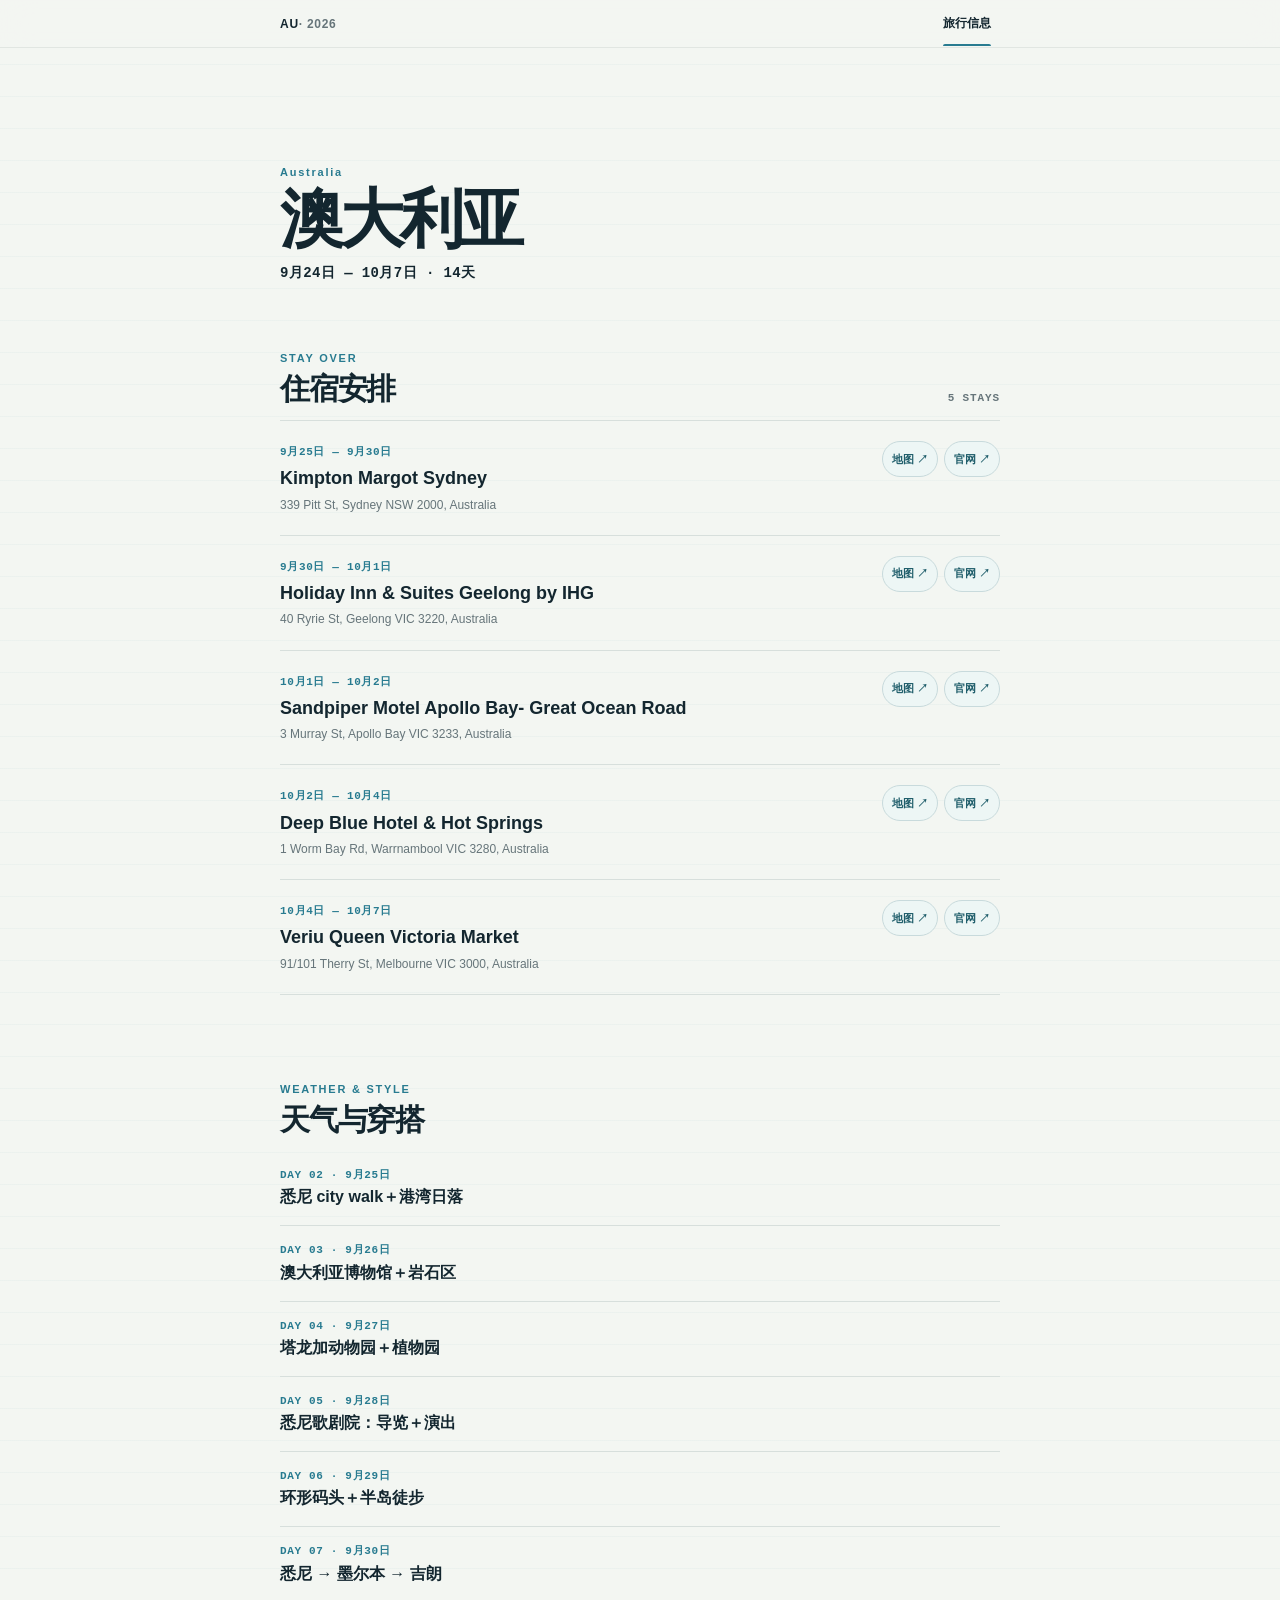
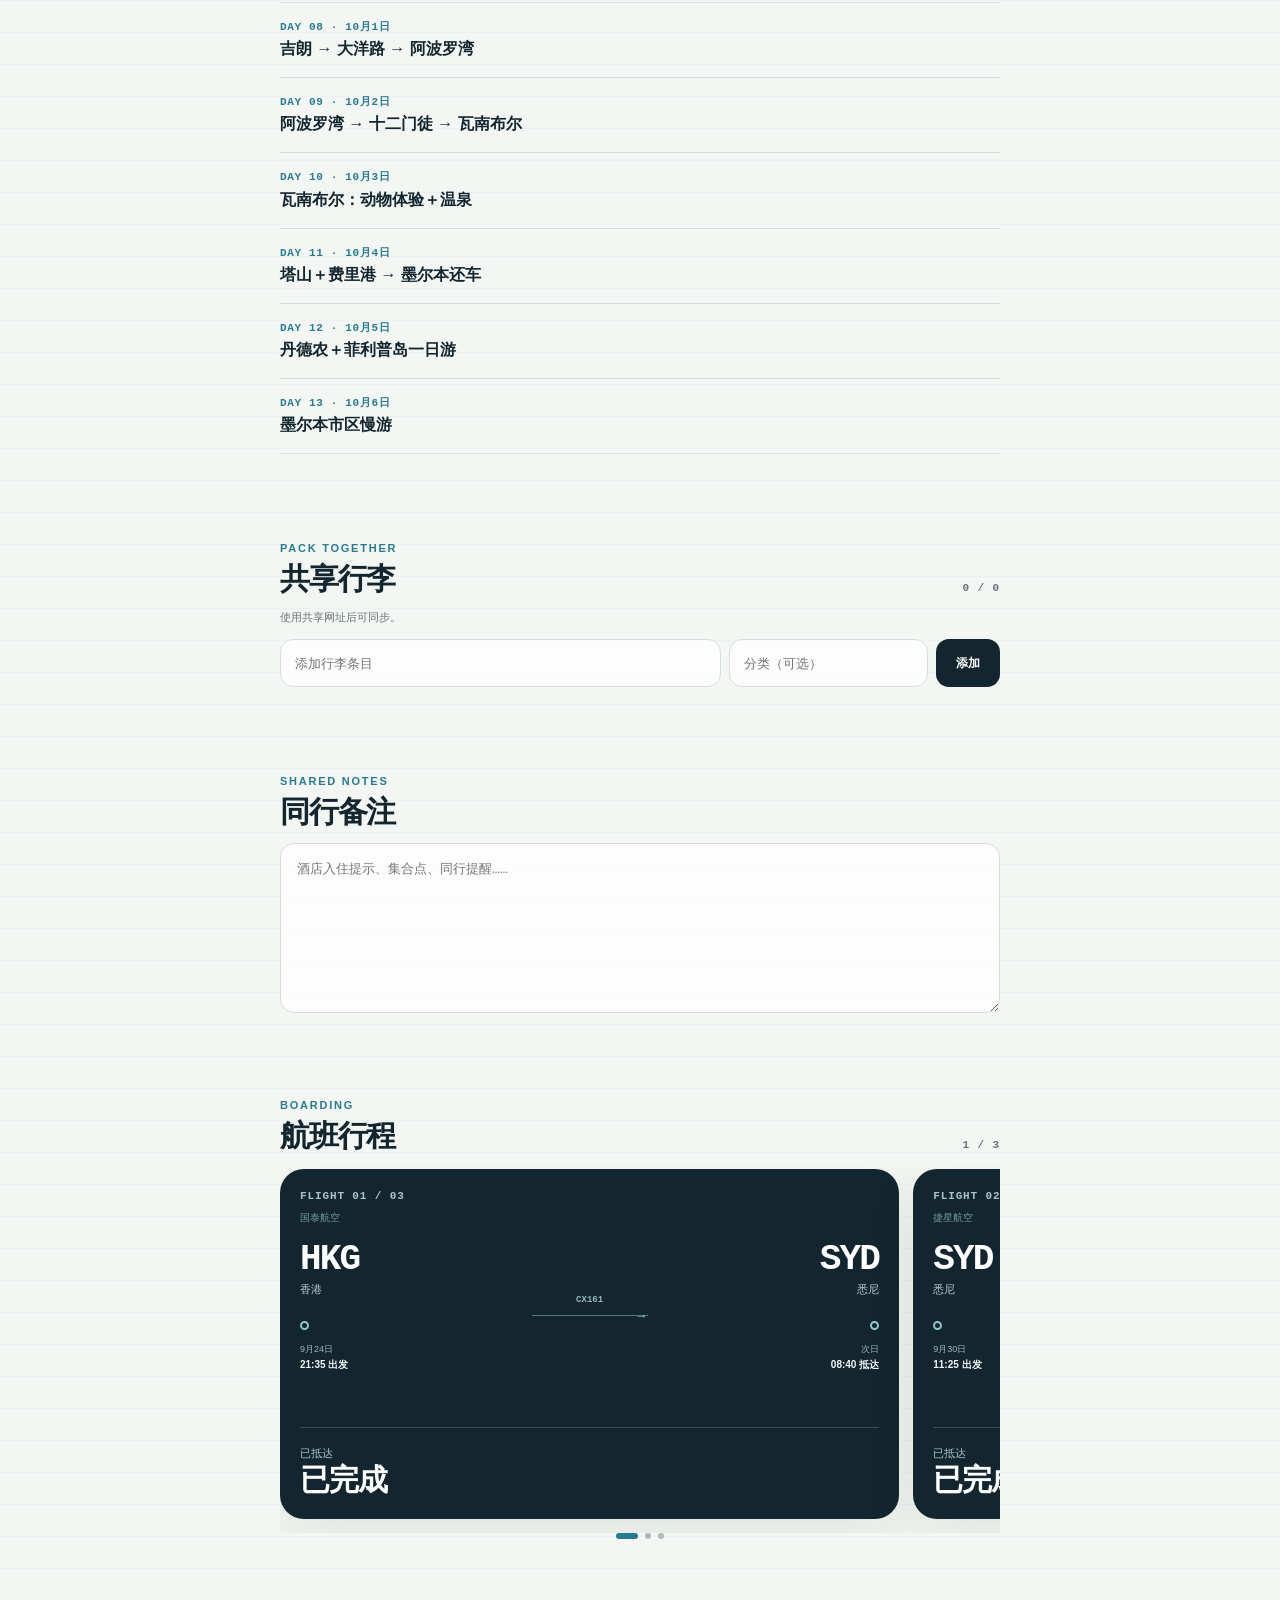
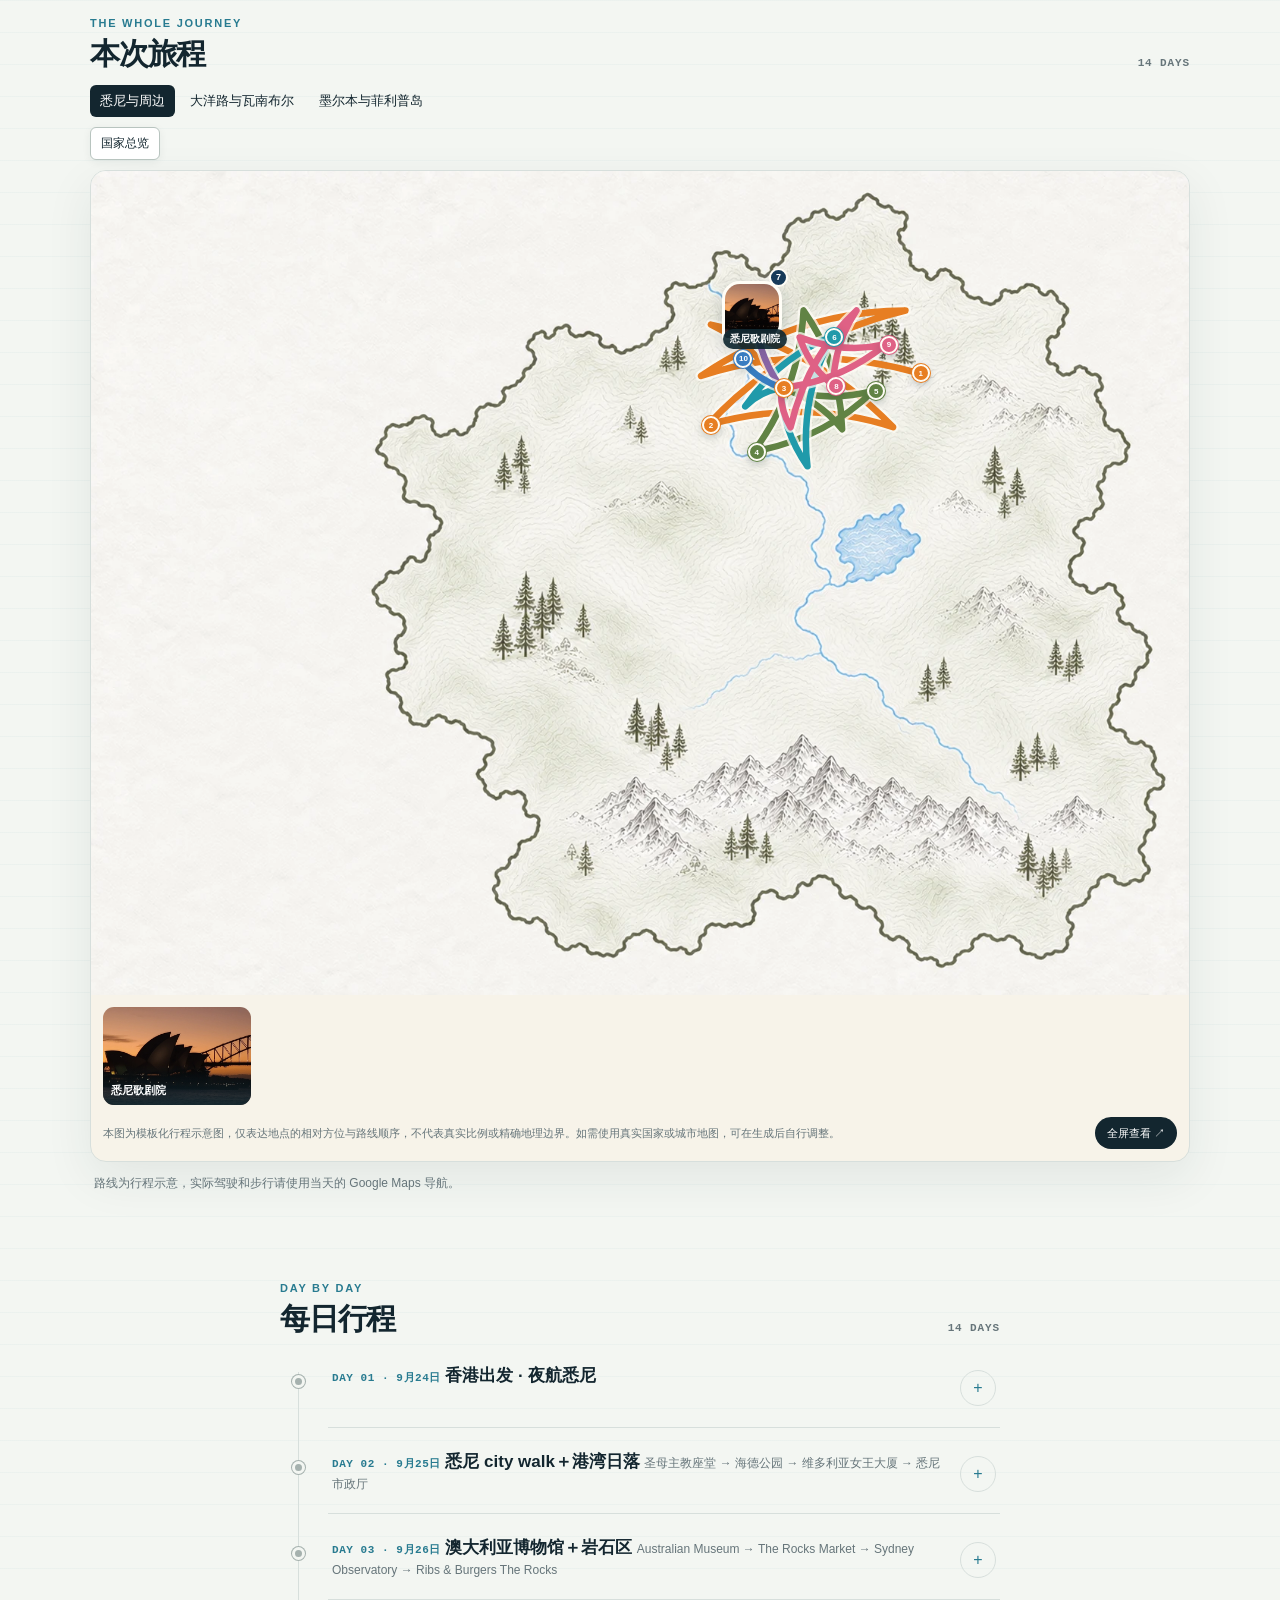
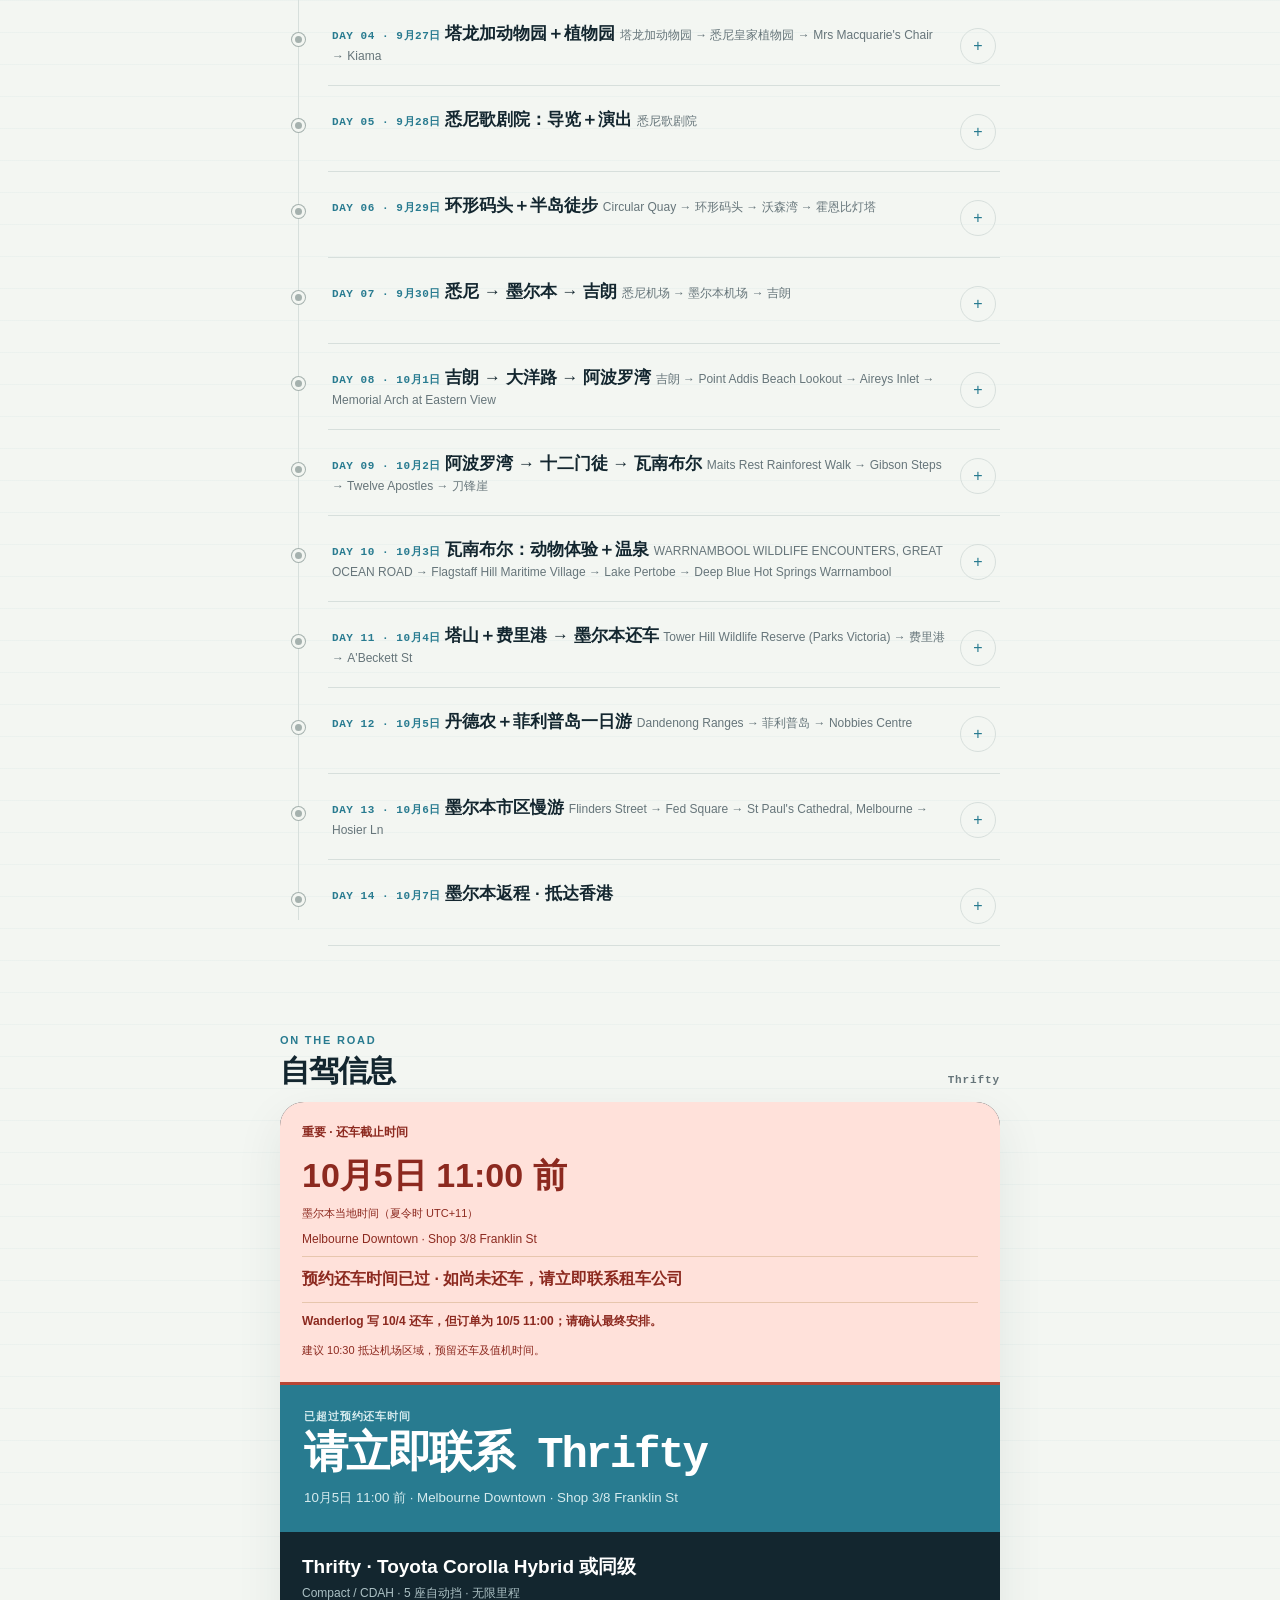
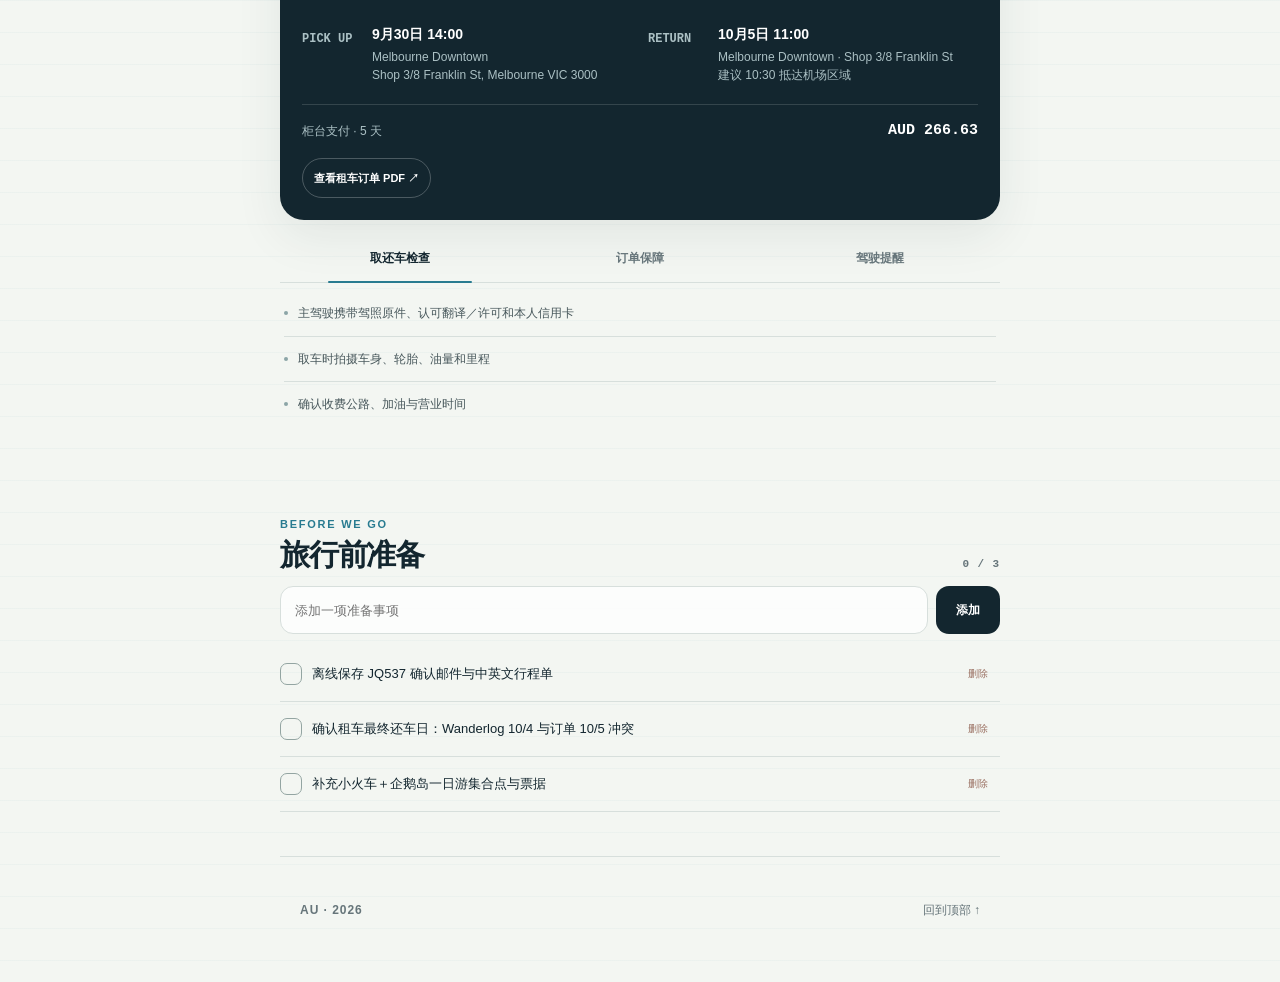
==== commit ae68b8c6: "Rebuild guide with Travel Plan skill UI" ====
--- a/public/index.html
+++ b/public/index.html
@@ -1,104 +1,175 @@
 <!doctype html>
-<html lang="zh-CN"><head><meta charset="UTF-8"><meta name="viewport" content="width=device-width,initial-scale=1,viewport-fit=cover"><meta name="theme-color" content="#174c49"><meta name="robots" content="noindex,nofollow"><meta name="referrer" content="strict-origin-when-cross-origin"><title>澳大利亚 · 随身旅行手册</title>
-<style>
-:root{--bg:#f4f3ed;--paper:#fffef9;--ink:#233a38;--muted:#596a65;--line:#d9dfd5;--teal:#174c49;--soft:#e8eee6;--orange:#aa4a26;--warn:#fff0d8;--radius:18px}*{box-sizing:border-box}html{scroll-behavior:smooth;scroll-padding-top:82px}body{margin:0;background:var(--bg);color:var(--ink);font:16px/1.7 system-ui,-apple-system,"Segoe UI","PingFang SC","Microsoft YaHei",sans-serif}a{color:var(--teal);text-underline-offset:4px;overflow-wrap:anywhere}button,input,select{font:inherit}button,a,summary,input{touch-action:manipulation}button{cursor:pointer}button,.btn,select{min-height:46px;border:1px solid var(--line);border-radius:12px;padding:10px 15px;background:var(--paper);color:var(--teal)}button:active,.btn:active{background:var(--soft)}button:disabled{opacity:.65;cursor:wait}:focus-visible{outline:3px solid var(--orange);outline-offset:3px}h1,h2,h3,p{margin-top:0}h1{font-size:clamp(32px,7vw,52px);line-height:1.2;letter-spacing:-1px;margin-bottom:18px}h2{font-size:25px;margin:0 0 16px}h3{font-size:18px;margin:0 0 10px}small,.muted{color:var(--muted)}small{font-size:13px}p{margin-bottom:12px}.shell{max-width:1020px;margin:auto;padding:0 20px}.hero{background:var(--teal);color:#fffef5;padding:50px 0 36px;position:relative;overflow:hidden}.hero:after{content:"";position:absolute;right:-80px;top:-140px;width:400px;height:400px;border:1px solid #7da5a0;border-radius:50%;pointer-events:none}.eyebrow{font-size:12px;letter-spacing:3px;text-transform:uppercase;margin-bottom:16px}.hero .muted{color:#d2e1d8}.hero .row{position:relative;z-index:1}.row{display:flex;gap:12px;flex-wrap:wrap;align-items:center}.pill{display:inline-block;padding:4px 10px;border-radius:8px;background:var(--soft);color:var(--teal);font-size:13px}.hero .pill{background:#2c615c;color:#f4f3ed}.hero .btn{background:#f1eadb;border:none;text-decoration:none}.hero .sub{max-width:650px}nav{position:sticky;top:0;z-index:5;background:var(--paper);border-bottom:1px solid var(--line)}nav .shell{display:grid;grid-template-columns:repeat(4,1fr);padding-top:8px;padding-bottom:8px;gap:6px}nav a{text-decoration:none;text-align:center;font-size:14px;padding:10px 0;border-radius:10px;min-height:44px}nav a:hover,nav a[aria-current]{background:var(--soft)}main{padding-bottom:45px!important}section{padding-top:34px;scroll-margin-top:10px}.intro{padding:16px 0 0}.card{background:var(--paper);border:1px solid var(--line);border-radius:var(--radius);padding:22px;margin-bottom:16px}.notice{border-left:4px solid var(--orange);background:var(--warn);padding:16px 18px;border-radius:4px 14px 14px 4px}.grid{display:grid;grid-template-columns:repeat(2,minmax(0,1fr));gap:16px}.grid .card{margin:0}.metric{font-size:28px;line-height:1.3;font-variant-numeric:tabular-nums;font-weight:650}.section-no{color:var(--orange);font-size:13px;letter-spacing:2px;margin-bottom:5px}.weather-grid{display:grid;grid-template-columns:repeat(2,minmax(0,1fr));gap:12px;margin-top:16px}.weather{background:var(--soft);padding:16px;border-radius:12px}.weather .metric{font-size:24px}.weather p{margin:0}.status{font-size:14px;margin:12px 0;overflow-wrap:anywhere}.controls{margin:16px 0}.day{padding:0;overflow:hidden}.day summary{list-style:none;cursor:pointer;padding:20px;display:grid;grid-template-columns:62px minmax(0,1fr) 24px;gap:12px;align-items:center;min-height:90px}.day summary::-webkit-details-marker{display:none}.day summary:after{content:"＋";font-size:22px;color:var(--teal)}.day[open] summary:after{content:"−"}.date{font-weight:700;color:var(--orange);font-size:21px;line-height:1.2}.date small{font-size:12px;font-weight:400;display:block;padding-top:6px}.day-title{font-size:18px;font-weight:650;display:block;line-height:1.45}.day-body{border-top:1px solid var(--line);padding:20px}.day-body .weather{margin-bottom:16px}.day-body ul{padding-left:22px}.route{list-style:none;padding:0!important;counter-reset:stops}.route li{position:relative;counter-increment:stops;padding:0 0 12px 32px;min-height:44px}.route li:before{content:counter(stops);position:absolute;left:0;top:3px;width:22px;height:22px;border-radius:50%;background:var(--soft);text-align:center;font-size:12px;color:var(--teal)}.route a{display:inline-block;min-height:32px;text-decoration-thickness:1px}.callout{padding:14px;background:var(--soft);border-radius:12px;margin:12px 0}.packing label{display:flex;gap:12px;align-items:flex-start;padding:12px 2px;border-bottom:1px solid var(--line);cursor:pointer;min-height:48px}.packing label:last-child{border:0}.packing input{width:22px;height:22px;accent-color:var(--teal);flex-shrink:0;margin:3px 0 0}.packing input:checked+span{text-decoration:line-through;color:var(--muted)}progress{width:100%;height:10px;accent-color:var(--teal)}textarea{width:100%;min-height:145px;padding:14px;border:1px solid var(--line);border-radius:12px;background:var(--paper);color:var(--ink);font:inherit;resize:vertical}.list{padding-left:22px}.list li{margin:10px 0}footer{padding:28px 0 42px;border-top:1px solid var(--line);font-size:13px;color:var(--muted)}.hide{display:none!important}.badge{font-size:12px;color:var(--orange);font-weight:650}.skip{position:absolute;left:-10000px}.skip:focus{left:12px;top:12px;z-index:10;background:white;padding:12px}.sources a{display:block;padding:10px 0;min-height:44px}#storage-status{font-size:13px}body[data-unpacked=true] .packing label:has(input:checked){display:none}@media(max-width:650px){.shell{padding-left:16px;padding-right:16px}.hero{padding:36px 0 28px}.grid{grid-template-columns:1fr}.card{padding:18px}.day{padding:0}.day summary{padding:17px 14px;grid-template-columns:54px minmax(0,1fr) 22px;gap:9px}.day-body{padding:17px}.weather-grid{gap:8px}.weather{padding:12px}.weather .metric{font-size:22px}.row .btn{font-size:14px}h2{font-size:23px}nav .shell{padding-left:10px;padding-right:10px}.date{font-size:19px}}@media print{nav,.controls,button,.hero .row,.no-print{display:none!important}body{background:white;font-size:11pt}.shell{max-width:none}section{padding-top:16px}.hero{background:white;color:#233a38;padding:12px 0}.hero .muted{color:#596a65}.hero:after{display:none}.card{break-inside:avoid;border-color:#bbb}.day-body{display:block!important}.grid{display:block}.grid .card{margin-bottom:10px}footer{padding:10px 0}}@media(prefers-reduced-motion:reduce){html{scroll-behavior:auto}}
-.tab-panel{display:none;padding-top:34px}.tab-panel.active{display:block}nav{overflow-x:auto}nav .shell{grid-template-columns:repeat(5,minmax(72px,1fr));min-width:390px}nav a[aria-selected="true"]{background:var(--soft)}.packing-group{background:var(--paper);border:1px solid var(--line);border-radius:var(--radius);padding:18px;margin-bottom:14px}.packing-item{display:grid;grid-template-columns:24px minmax(0,1fr) auto;gap:11px;align-items:start;padding:12px 0;border-bottom:1px solid var(--line)}.packing-item:last-child{border-bottom:0}.packing-item input{width:22px;height:22px;accent-color:var(--teal);margin:2px 0 0}.packing-item.packed .packing-label{text-decoration:line-through;color:var(--muted)}.item-actions{display:flex;gap:6px}.item-actions button{min-height:36px;padding:6px 9px;font-size:13px}.delete-item{color:#8d2b1f}.add-item{display:grid;grid-template-columns:1fr 1fr auto;gap:10px}.text-input{min-height:46px;border:1px solid var(--line);border-radius:12px;padding:10px 15px;background:var(--paper);color:var(--ink);font:inherit}.sync-badge{display:inline-flex;align-items:center;gap:7px}.sync-dot{width:9px;height:9px;border-radius:50%;background:#85918c}.sync-badge[data-state="online"] .sync-dot{background:#26834a}.sync-badge[data-state="saving"] .sync-dot{background:#c57d16}.sync-badge[data-state="error"] .sync-dot{background:#b53b2c}body[data-unpacked="true"] .packing-item.packed{display:none}.undo-toast{position:fixed;left:50%;bottom:22px;transform:translateX(-50%);z-index:10;background:var(--ink);color:white;padding:11px 14px;border-radius:12px;box-shadow:0 8px 30px #0003}.undo-toast button{min-height:34px;margin-left:10px;padding:4px 9px}@media(max-width:650px){.add-item{grid-template-columns:1fr}.item-actions{grid-column:2;justify-self:start}}@media print{.tab-panel{display:block!important}}
-.overview-grid{display:grid;grid-template-columns:1.08fr .92fr;gap:16px}.travel-card{background:var(--paper);border:1px solid var(--line);border-radius:var(--radius);padding:22px;margin-bottom:16px}.flight-card,.rental-card{background:#13262f;color:#fff}.flight-card .muted,.rental-card .muted{color:#bdcbc8}.flight-route{display:flex;align-items:center;gap:14px;margin:22px 0}.airport-code{display:block;font-size:35px;font-weight:760;line-height:1}.flight-line{height:1px;flex:1;background:#8fb0ab;position:relative}.flight-line:after{content:"✈";position:absolute;left:50%;top:50%;transform:translate(-50%,-50%);background:#13262f;padding:0 8px}.route-map{overflow:hidden;background:linear-gradient(155deg,#e4efea,#fbf2df)}.route-map svg{width:100%;height:auto;min-height:285px;display:block}.map-line{fill:none;stroke:#b65c3a;stroke-width:3;stroke-linecap:round;stroke-dasharray:7 8}.map-point{fill:#fff;stroke:#174c49;stroke-width:3}.map-label{font:650 13px system-ui;fill:#233a38}.map-note{font:12px system-ui;fill:#596a65}.rental-route{display:grid;grid-template-columns:1fr auto 1fr;gap:14px;align-items:center;margin:18px 0}.rental-stop strong{display:block;font-size:18px}.rental-arrow{font-size:24px;color:#e0a983}.rental-facts{display:grid;grid-template-columns:repeat(2,1fr);gap:10px;margin-top:16px}.rental-facts span{padding:9px 11px;background:#ffffff12;border-radius:10px}.timeline{position:relative}.timeline:before{content:"";position:absolute;left:19px;top:30px;bottom:30px;width:2px;background:var(--line)}.timeline .day{margin-left:54px;position:relative}.timeline .day:before{content:"";position:absolute;left:-43px;top:31px;width:13px;height:13px;border-radius:50%;background:var(--paper);border:3px solid var(--orange);z-index:2}.todo-form{display:grid;grid-template-columns:1fr auto;gap:10px}.todo-item{display:grid;grid-template-columns:24px 1fr auto;gap:11px;align-items:center;padding:12px 0;border-bottom:1px solid var(--line)}.todo-item input{width:22px;height:22px;accent-color:var(--teal)}.todo-item.done .todo-label{text-decoration:line-through;color:var(--muted)}.todo-item button{min-height:36px;padding:6px 9px;color:#8d2b1f}.ticket-placeholder{border:1px dashed #cfa88f;background:#fff7ef;border-radius:14px;padding:16px}.ticket-placeholder strong{display:block;margin-bottom:5px}@media(max-width:650px){.overview-grid{grid-template-columns:1fr}.rental-route{grid-template-columns:1fr}.rental-arrow{transform:rotate(90deg)}.timeline:before{left:12px}.timeline .day{margin-left:28px}.timeline .day:before{left:-23px}.todo-form{grid-template-columns:1fr}}
-.flight-card a{color:#f5dbc3}.hotel-card h3,.hotel-card p{overflow-wrap:anywhere}.hotel-card .row a{display:inline-flex;align-items:center;min-height:44px}.booking-day{border-left:3px solid var(--teal);padding:12px 16px;margin:16px 0;background:#edf3ee}.source-links{display:flex;gap:12px;flex-wrap:wrap;font-size:13px;margin:4px 0 8px}.source-links a{min-height:36px;display:inline-flex;align-items:center}.flight-card .row{flex-wrap:wrap}</style></head><body>
-<a class="skip" href="#days">跳至每日行程</a>
-<header class="hero"><div class="shell"><p class="eyebrow">Australia / Pocket companion</p><h1>一路向海，<br>澳大利亚随身手册。</h1><p class="sub muted">悉尼 · 墨尔本 · 大洋路<br>2026.09.24 — 10.07 · 14 天行程</p><div class="row"><span class="pill">离线可读</span><span class="pill">可勾选行李</span><span class="pill">逐日穿衣建议</span></div><div class="row" style="margin-top:24px"><a class="btn" href="https://www.google.com/maps/@-36.3335131,141.4826921,6z/data=!4m11!1m7!3m6!1s0x6ad642b1b46283b9:0x33718f02306f1e54!2sNational+Gallery+of+Victoria!8m2!3d-37.8225942!4d144.9689278!16zL20vMGhoaHM!11m2!2spGgIpZqmrWpMetkYb9na2A!3e3" target="_blank" rel="noopener">打开 62 地点收藏夹 ↗</a></div></div></header>
-<nav aria-label="手册导航" role="tablist"><div class="shell"><a href="#overview" role="tab" data-tab="overview">总览</a><a href="#weather" role="tab" data-tab="weather">天气</a><a href="#clothes" role="tab" data-tab="clothes">穿搭</a><a href="#packing" role="tab" data-tab="packing">行李</a><a href="#days" role="tab" data-tab="days">行程</a><a href="#todo" role="tab" data-tab="todo">待办</a><a href="#essentials" role="tab" data-tab="essentials">须知</a></div></nav>
-<main class="shell"><div class="intro"><p class="muted">内容整理：2026-09-16。日程来自 Wanderlog；租车信息来自已提供订单。缺失资料明确标为待补充。</p></div>
-<section id="overview"><p class="section-no">01 / TRIP OVERVIEW</p><h2>先掌握整趟旅行。</h2><div class="overview-grid"><div id="flight-list"><article class="travel-card flight-card"><p class="eyebrow">Cathay Pacific · CX161</p><div class="flight-route"><div><span class="airport-code">HKG</span><p>09/24 21:35</p></div><span class="flight-line"></span><div><span class="airport-code">SYD</span><p>09/25 08:40 · 次日</p></div></div><p class="muted">机场当地时间</p><div class="row"><a href="https://maps.google.com/?cid=18011461173170550430" target="_blank" rel="noopener">出发机场地图 ↗</a> <a href="https://maps.google.com/?cid=12672906551506986359" target="_blank" rel="noopener">到达机场地图 ↗</a></div></article><article class="travel-card flight-card"><p class="eyebrow">DOMESTIC · 9/30</p><h3>悉尼 SYD → 墨尔本 MEL</h3><p>Wanderlog 当日日程列出 SYD 与 MEL，但 Flights 中尚无这一段航班记录；航班号和起降时间待补充。</p></article><article class="travel-card flight-card"><p class="eyebrow">Cathay Pacific · CX134</p><div class="flight-route"><div><span class="airport-code">MEL</span><p>10/07 08:25</p></div><span class="flight-line"></span><div><span class="airport-code">HKG</span><p>10/07 14:55</p></div></div><p class="muted">机场当地时间</p><div class="row"><a href="https://maps.google.com/?cid=1082084875368919184" target="_blank" rel="noopener">出发机场地图 ↗</a> <a href="https://maps.google.com/?cid=18011461173170550430" target="_blank" rel="noopener">到达机场地图 ↗</a></div></article></div><article class="travel-card rental-card"><p class="eyebrow">THRIFTY · 已确认</p><h3>Toyota Corolla Hybrid 或同级</h3><div class="rental-route"><div class="rental-stop"><small class="muted">取车</small><strong>9/30 14:00</strong><span>Melbourne Downtown<br>Shop 3/8 Franklin St</span></div><span class="rental-arrow">→</span><div class="rental-stop"><small class="muted">还车</small><strong>10/5 11:00</strong><span>同一门店</span></div></div><div class="rental-facts"><span>5 座 · 自动挡</span><span>混动 · 空调</span><span>不限里程</span><span>AUD 266.63</span><span>满油取还</span><span>基础免赔额 AUD 5,900</span></div><p style="margin-top:18px"><a class="btn" href="assets/tickets/melbourne-car-rental.pdf" target="_blank" rel="noopener">查看租车订单 PDF ↗</a></p></article></div><div class="notice"><b>租车时间冲突待确认：</b>订单显示 10/5 11:00 在墨尔本市区还车；原行程写 10/4 还车，并安排了 10/5 小火车＋企鹅岛一日游。</div><article class="travel-card route-map" style="margin-top:16px"><h3>路线总览</h3><svg viewBox="0 0 900 300" role="img" aria-label="悉尼、墨尔本、吉朗、大洋路、瓦南布尔和菲利普岛路线示意"><path class="map-line" d="M760 70 C650 35 530 60 430 160 C350 230 245 225 145 180 M430 160 C505 230 615 250 700 225"/><g><circle class="map-point" cx="760" cy="70" r="8"/><text class="map-label" x="735" y="49">悉尼</text><text class="map-note" x="710" y="94">9/25—9/30</text></g><g><circle class="map-point" cx="430" cy="160" r="8"/><text class="map-label" x="398" y="140">墨尔本</text></g><g><circle class="map-point" cx="365" cy="190" r="8"/><text class="map-label" x="342" y="218">吉朗</text></g><g><circle class="map-point" cx="280" cy="220" r="8"/><text class="map-label" x="236" y="249">阿波罗湾</text></g><g><circle class="map-point" cx="145" cy="180" r="8"/><text class="map-label" x="91" y="161">瓦南布尔</text></g><g><circle class="map-point" cx="700" cy="225" r="8"/><text class="map-label" x="659" y="255">菲利普岛</text></g></svg><p class="muted">悉尼飞墨尔本；墨尔本／吉朗沿大洋路至瓦南布尔，再返回墨尔本并前往菲利普岛。地图表达路线顺序，不代表精确比例。</p></article><div id="hotel-list"><h3>每晚住哪里</h3><p class="muted">5 家住宿覆盖 9/25—10/7，共 12 晚。入住／退房日期来自 Wanderlog；具体办理时间以酒店订单为准。</p><div class="overview-grid"><article class="travel-card hotel-card" id="stay-0"><p class="eyebrow">09/25 入住 → 09/30 退房 · 5 晚</p><h3>Kimpton Margot Sydney</h3><p>339 Pitt St, Sydney NSW 2000, Australia</p><div class="row"><a href="https://maps.google.com/?ftid=0x6b12ae3db5ea9fc3:0x3b0155a08051f08f" target="_blank" rel="noopener">地图导航 ↗</a> <a href="https://www.ihg.com/kimptonhotels/hotels/us/en/kimpton-hotel-sydney-australia/sydkm/hoteldetail" target="_blank" rel="noopener">酒店官网 ↗</a> <a href="tel:+61280278000">+61 2 8027 8000</a></div></article><article class="travel-card hotel-card" id="stay-1"><p class="eyebrow">09/30 入住 → 10/01 退房 · 1 晚</p><h3>Holiday Inn &amp; Suites Geelong by IHG</h3><p>40 Ryrie St, Geelong VIC 3220, Australia</p><div class="row"><a href="https://maps.google.com/?ftid=0x6ad4140491d830d3:0xd67fc88cc35211b3" target="_blank" rel="noopener">地图导航 ↗</a> <a href="https://www.ihg.com/holidayinn/hotels/us/en/geelong/gexgl/hoteldetail?cm_mmc=GoogleMaps-_-HI-_-AU-_-GEXGL" target="_blank" rel="noopener">酒店官网 ↗</a> <a href="tel:+61342256100">+61 3 4225 6100</a></div></article><article class="travel-card hotel-card" id="stay-2"><p class="eyebrow">10/01 入住 → 10/02 退房 · 1 晚</p><h3>Sandpiper Motel Apollo Bay- Great Ocean Road</h3><p>3 Murray St, Apollo Bay VIC 3233, Australia</p><div class="row"><a href="https://maps.google.com/?ftid=0x6ad336dc44911fff:0x27e73f34c122190d" target="_blank" rel="noopener">地图导航 ↗</a> <a href="http://www.sandpipermotel.net.au/" target="_blank" rel="noopener">酒店官网 ↗</a> <a href="tel:+61352376732">+61 3 5237 6732</a></div></article><article class="travel-card hotel-card" id="stay-3"><p class="eyebrow">10/02 入住 → 10/04 退房 · 2 晚</p><h3>Deep Blue Hotel &amp; Hot Springs</h3><p>1 Worm Bay Rd, Warrnambool VIC 3280, Australia</p><div class="row"><a href="https://maps.google.com/?ftid=0x6acd4ce97d3c3e19:0x15cc3520f0c57a0a" target="_blank" rel="noopener">地图导航 ↗</a> <a href="https://thedeepblue.com.au/" target="_blank" rel="noopener">酒店官网 ↗</a> <a href="tel:+61355592000">+61 3 5559 2000</a></div></article><article class="travel-card hotel-card" id="stay-4"><p class="eyebrow">10/04 入住 → 10/07 退房 · 3 晚</p><h3>Veriu Queen Victoria Market</h3><p>91/101 Therry St, Melbourne VIC 3000, Australia</p><div class="row"><a href="https://maps.google.com/?ftid=0x6ad65d0f15ef81b9:0x884509b93bc77397" target="_blank" rel="noopener">地图导航 ↗</a> <a href="https://veriu.com.au/hotels/veriu-queen-victoria-market/" target="_blank" rel="noopener">酒店官网 ↗</a> <a href="tel:+61391004600">+61 3 9100 4600</a></div></article></div></div><div class="ticket-placeholder"><strong>门票与 PDF</strong>悉尼歌剧院导览＋演出已标记已购；小火车＋企鹅岛资料待补充。收到 PDF 后可挂到对应 Timeline 活动下。</div></section>
-<section id="weather"><p class="section-no">01 / WEATHER</p><h2>先看趋势，再决定最后一件外套。</h2><div class="notice"><strong>已查询实际天气数据，但行程仍在远期。</strong><p>9 月 16 日查询的 Open-Meteo 16 天预报只覆盖至 <b>10 月 1 日</b>。9 月 25 日以后的数值均属远期趋势，尤其 30°C 左右的高温可能大幅调整。<b>10 月 2—6 日暂无本次查询覆盖的逐日预报</b>，不填猜测温度。</p></div><div class="card" style="margin-top:16px"><h3>当前可见的行程天气</h3><p class="muted">显示当天主要目的地的最低／最高气温与最大降雨概率。沿路、山上及海边体感不同；概率不是一天中下雨的时间比例。</p><div id="weather-overview" class="weather-grid"></div><div class="row controls"><button id="refresh" type="button">联网更新天气</button><a href="https://www.bom.gov.au/" target="_blank" rel="noopener">BOM 官方天气与警报 ↗</a></div><p id="weather-status" class="status" role="status"></p><small>更新只查询固定旅行城市，不读取你的实时位置。没网或请求失败时保留上次结果。临行前 48—72 小时、每天出发前复查；沿海大风以 BOM 警报为准。</small></div></section>
-<section id="clothes"><p class="section-no">02 / COMFORT FIRST, PHOTO READY</p><h2>怕冷一点，也可以穿得轻松好看。</h2>
-<p>按你的偏好：<b>舒适优先，挑几天认真拍照</b>。这趟是 9/25—10/6 的悉尼、墨尔本、大洋路和企鹅岛；衣服要同时应对城市步行、海岸大风与晚间久坐。建议用同一批基础款换着搭，把拍照重点放在 <b>9/25 城市、9/28 歌剧院、10/1 海岸小镇、10/6 墨尔本</b>，不必每天换整套。</p>
-<div class="notice"><strong>最值得带：一件好看的薄针织＋一件轻羽绒＋一件带帽防风防水外套。</strong><p>针织负责城市穿搭，羽绒负责保暖，外壳负责挡风雨；另带一件轻抓绒供徒步和冷夜叠穿。对你来说，<b>薄羽绒、保暖打底、护颈和手套是建议带的</b>，不要因为悉尼某天远期预报偏热就删掉。具体穿几层，临行前再按活动时段的气温、风雨和自己的体感调整。</p></div>
-<article class="card" style="margin-top:16px"><h3>一箱衣服，反复搭出 5 种场景</h3><p>数量按 <b>1 人、12 天、约 9/30 或 10/1 洗衣一次</b> 设计，洗衣条件尚未确认。以下包含穿在身上的衣服；优先从已有衣橱选，不必照单购买。</p>
-<div class="grid"><div><h3>上身：7 件＋3 件功能层</h3><ul class="list"><li><b>短袖 4 件：</b>2 件透气速干，2 件适合城市的基础款。</li><li><b>薄长袖 2 件：</b>1 件速干／薄美利奴，1 件衬衫或柔软长袖。</li><li><b>薄针织开衫 1 件：</b>选不扎皮肤、单穿也好看的款式，可兼歌剧院。</li><li><b>轻抓绒、可压缩轻羽绒、带帽防风防水外套各 1 件。</b>外壳要容得下中层；厚重卫衣不再另带。</li></ul></div>
-<div><h3>下身与贴身衣物</h3><ul class="list"><li><b>长裤 2 条：</b>1 条弹力快干、防风较好的户外长裤；1 条舒服的直筒长裤，深色或牛仔蓝，裤脚不拖地。</li><li><b>裙子最多 1 件：</b>过膝连衣裙或半裙二选一，能配开衫和运动鞋；不爱穿裙就省下，用长裤完成全部场景。</li><li><b>薄保暖打底 1 套：</b>尤其保暖裤，用在企鹅岛与冷天；暖天徒步不必一直穿。</li><li><b>内裤 7 条、文胸 3 件、袜子 7 双（含厚袜 2 双）</b>；睡衣 1 套、泳衣 1 套。</li></ul></div></div>
-<p class="callout"><b>配色省心法：</b>奶油白／米色＋深蓝／炭灰作为底色，再挑一种你喜欢的红、蓝或绿色。让针织、围巾或外套有一个亮点即可；已有衣服颜色不同也没关系。鞋与裤子尽量百搭，海边合照不用靠脱外套来区分造型。</p></article>
-<div class="grid"><article class="card"><h3>A · 城市走路，也顺手拍照</h3><p><b>基础短袖／薄长袖＋直筒裤＋运动鞋</b>，包里放薄开衫。白／蓝上衣配深裤，在 QVB、岩石区、涂鸦街都容易复用；耳饰或一条小围巾就够。</p><span class="pill">9/25、9/26、10/6 · 半天到全天步行</span></article>
-<article class="card"><h3>B · 歌剧院，认真打扮一次</h3><p><b>开衫＋那一件裙子＋好走的鞋</b>；想更舒服就换衬衫／针织＋直筒裤。冷时加打底裤或直接选裤装，港边带外壳，剧场里用开衫。先看订单要求，不为普通演出专门带礼服。</p><span class="pill">9/28 · 拍照与演出共用一套</span></article>
-<article class="card"><h3>C · 海岸和雨林，外套也入镜</h3><p><b>速干长袖＋抓绒＋防风防水外套＋快干裤</b>；暖时减中层。10/1 小镇晴朗背风时，可用亮色针织配直筒裤；10/2 雨林和海岸以防滑、防风为主。把头发扎好，选择能穿着外套拍的组合。</p><span class="pill">9/29、10/1—2 · 长距离步行与海风</span></article>
-<article class="card"><h3>D · 小火车＋企鹅岛，给冷夜留余量</h3><p><b>长袖＋抓绒＋轻羽绒＋外壳，长裤内加薄保暖裤</b>；白天按体感减层，日落前再穿齐。厚袜、护耳帽、护颈、薄手套，外加小坐垫／轻毯和保温水瓶。晨间就带上，别留在酒店。</p><span class="pill">10/5 · 最需要保暖的一天</span></article></div>
-<article class="card" style="margin-top:16px"><h3>E · 温泉：出水后的干衣比多带泳衣更有用</h3><p>10/3 单独装好 <b>泳衣 1 套、防滑拖鞋、湿衣袋、干内衣和干袜</b>，另带好穿脱的长裤与保暖上衣。毛巾／浴袍是否包含先查订单；有提供就不重复装大浴巾。拍照遵守场馆规定，避开其他客人。</p></article>
-<details class="card"><summary><b>鞋、包、护肤和小物：哪些值得占行李位？</b></summary><ul class="list"><li><b>鞋：2 双够用，最多 3 双。</b>必带穿熟的防滑步行鞋＋温泉拖鞋；只有第一双易湿、快磨脚或确实有搭配需求时，才加一双轻便运动鞋／已穿惯的平底鞋。你的已排路线没有出海浮潜，不用照搬攻略专门带溯溪鞋；拖鞋只用于住宿、温泉等适用场景。</li><li><b>包：15—20L 轻背包＋可选扁平斜挎小包。</b>徒步、企鹅岛用背包装保暖层；歌剧院用小包。选自己背着舒服的背负，不为造型每天多背一只大包。</li><li><b>让照片更省心：</b>发圈、发夹、墨镜、小耳饰；围巾与针织已计入衣物，不用再加一套拍摄道具。海岸风大，固定头发通常比多带裙子实用。</li><li><b>护肤化妆：</b>SPF50+、保湿面霜、身体乳小样、润唇膏、卸妆与洁面；底妆、眉笔、口红选常用小组合即可。需要防晒量按每天用量准备，不因怕晒临时更换没试过的产品。隐形眼镜使用者带框架眼镜备用。</li><li><b>舒适小物：</b>保温水瓶、创可贴／防磨脚贴、生理用品、常用药原包装；晕车用品按自身需要和说明准备。企鹅岛折叠坐垫或轻毯二选一；暖贴少量可选，按说明隔衣使用。</li></ul></details>
-<details class="card"><summary><b>小红书怎么参考，哪些建议不照搬？</b></summary><p>2026-09-16 实际阅读下列笔记正文后，提取与本行程有关的经验；下面是独立整理，数量和搭配方案是针对你的建议。个人体感不能代替本次天气预报，其他地区穿法不直接套用。</p><ul class="list"><li><a href="https://www.xiaohongshu.com/explore/6aa0d2fb00000000120249ba" target="_blank" rel="noopener">ROOOO · 十一/国庆澳洲穿什么？悉尼墨尔本西澳合集 ↗</a>：采用悉尼、墨尔本早晚加外套和大洋路防风的经验；“短暂脱外套不冷”是作者个人体感，你不用照做。西澳和圣灵群岛未排在这趟行程中。</li><li><a href="https://www.xiaohongshu.com/explore/6a9eba370000000011033e0c" target="_blank" rel="noopener">荔枝鱼 · 去大洋路你就穿亮色吧一穿一个不吱声 ↗</a>：采用亮色点缀、海风会吹乱头发的提醒；将亮色放在保暖衣物上，照片与舒适可以兼顾。</li><li><a href="https://www.xiaohongshu.com/explore/68dee7df000000000302c4c1" target="_blank" rel="noopener">尾号0238 · 国庆小火车＋企鹅岛一日游经验 ↗</a>（2025-10-08）：采用风雨、等候久和备足保暖层的经验；不把往年体感温度、检票时刻或罚款描述写成本次事实。</li><li><a href="https://www.penguins.org.au/faqs/" target="_blank" rel="noopener">企鹅岛官方 FAQ ↗</a>：已核对保暖衣、雨衣、座位用毯的建议，以及<b>日落后禁止使用相机、摄像机和手机拍摄</b>。拍穿搭放在白天合规区域，晚间留给观赏。</li></ul><small>小红书链接可能要求登录或在 App 打开；即使原笔记不可访问，本页建议仍可离线阅读。没有复制原文长段或原图。</small></details>
-<div class="callout"><b>可以不带：</b>高跟鞋、第二条拍照裙、厚重大衣、多件厚卫衣、大卷发棒、整套彩妆。以上是按你中等出片意愿给出的减负建议；已有特别喜欢且常穿的单品，可替换同用途衣物。</div></section>
-<section id="packing"><p class="section-no">03 / SHARED PACKING</p><h2>一起准备，改动自动同步。</h2><div class="card"><div class="row" style="justify-content:space-between"><div><h3 style="margin:0">共享行李进度</h3><span class="sync-badge" id="sync-status" data-state="local"><span class="sync-dot"></span><span id="sync-text">本机草稿</span></span></div><strong id="pack-count"></strong></div><progress id="pack-progress" max="1" value="0" aria-label="行李完成进度"></progress><p id="storage-status" class="muted">离线时先保存在本机；连接共享云端后，任何拥有专用链接的人都可以共同编辑。</p><div class="row controls"><button id="filter-packed" type="button" aria-pressed="false">只看未准备</button><button id="reload-shared" type="button">从云端刷新</button></div></div><form id="add-item-form" class="card add-item"><label>新条目<input id="new-item-label" class="text-input" maxlength="160" required placeholder="例如：备用充电线"></label><label>分类<input id="new-item-category" class="text-input" maxlength="60" list="packing-categories" placeholder="例如：电子与随身用品"></label><datalist id="packing-categories"></datalist><button type="submit">添加</button></form><div id="packing-list"></div><div class="callout"><b>洗衣与登机怎么安排：</b>9/30—10/1 查住宿洗衣条件，留出晾干时间；没法洗衣就把内裤和袜子各增至 12—13，基础上衣酌增 2—3 件，外套不翻倍。飞机穿运动鞋、直筒长裤和开衫，随身放轻羽绒、证件及一套干净内衣。各段航班行李额度尚未提供，打包后称重再减可选项。</div></section>
-<section id="days"><p class="section-no">04 / DAY BY DAY</p><h2>沿着时间线，看每天怎么走。</h2><p class="muted">航班、住宿与地点链接已从 Wanderlog 更新；当地时间显示。每日展开后可查看航班、当晚酒店、精确地图与原站链接；票务集合时间仍以订单为准。</p><div class="row controls"><label for="jump-day">跳到</label><select id="jump-day" aria-label="选择行程日期"></select><button id="expand-days" type="button">展开全部</button><button id="collapse-days" type="button">收起全部</button></div><div id="day-list" class="timeline"></div><div class="card"><h3>原行程未排日期的 3 个地点</h3><p><b>Fontana</b> · <a href="https://maps.google.com/?ftid=0x6b12b1ac8f357283:0x6973109f590c5fb6" target="_blank" rel="noopener">地图 ↗</a> · <a href="http://www.clubfontana.com/" target="_blank" rel="noopener">地点网站 ↗</a></p><p><b>Bondi Beach</b> · <a href="https://maps.google.com/?ftid=0x6b12b201c6bc3859:0x5017d681632ad80" target="_blank" rel="noopener">地图 ↗</a> · <a href="http://www.bondibeach.com/" target="_blank" rel="noopener">地点网站 ↗</a></p><p><b>新南威尔士美术馆</b> · <a href="https://maps.google.com/?ftid=0x6b12ae6c7ca55a3d:0xe1d4577d0927f71c" target="_blank" rel="noopener">地图 ↗</a> · <a href="https://www.artgallery.nsw.gov.au/" target="_blank" rel="noopener">地点网站 ↗</a></p><p class="muted">保留为机动备选，不强行加入已有整天行程。</p></div></section>
-<section id="todo"><p class="section-no">05 / TO DO</p><h2>出发前待办</h2><p class="muted">同行人可以共同勾选、添加和删除。这里只放明确需要处理的事项，不和行李清单重复。</p><div class="card"><div class="row" style="justify-content:space-between"><h3 style="margin:0">准备进度</h3><strong id="todo-count">0 / 0</strong></div><progress id="todo-progress" max="1" value="0"></progress><form id="todo-form" class="todo-form" style="margin-top:16px"><input id="todo-input" class="text-input" maxlength="120" required placeholder="添加待办事项"><button type="submit">添加</button></form><div id="todo-list"></div></div></section><section id="essentials"><p class="section-no">06 / GOOD TO KNOW</p><h2>出发前和路上要记住的事</h2><div class="grid"><article class="card"><h3>订票与关闭状态</h3><ul class="list"><li>歌剧院在原行程中标注“导览＋演出已订票”；具体入场时间以订单为准。</li><li>塔龙加动物园待核对；Warrnambool Wildlife Encounters 原备注要求提前预约；10/5 一日游原备注尚未预约。</li><li>Kafe Koala、Loch Ard Gorge、Nobbies Centre 在此前页面标注暂时关闭。<b>这里不是今天的开放确认</b>，出发前查官网具体关闭区域；不可越过封闭线。</li><li>10/5“小火车＋企鹅岛”应确认包含项目、接送点与晚间回程。原地点列表没有小火车车站和企鹅观赏入口，不能拿山脉／整座岛的图钉代替集合点。</li></ul></article><article class="card"><h3>机场、租车与时差</h3><ul class="list"><li>Wanderlog 最新 9/30 日程列出 <b>SYD → MEL</b>；具体航班时刻待补充。返程为 <b>10/7 08:25 CX134，MEL → HKG</b>。</li><li>靠左行驶；驾照原件＋租车公司和所在州认可的英文翻译／许可文件。国际驾照不代替原件，也不是任何国家驾照都能用同一种翻译。</li><li>确认信用卡持卡人与主驾驶一致及押金要求，拍摄车况，核对保险自付额、收费路段、油量和营业时间。</li><li><b>10/4 夏令时：</b>悉尼与墨尔本凌晨 2 点拨到 3 点；比北京时间从快 2 小时变为快 3 小时。启用自动时区；还车按当地时间。</li></ul></article><article class="card"><h3>入境、健康与支付</h3><ul class="list"><li>核对签证与护照绑定；带旅行保险、英文处方和原包装药品。</li><li>食品、动植物制品、药物等按入境卡及官方要求申报，不确定就申报；清理鞋底泥土，少带散装食品。</li><li>澳标 Type I 插头，电器核对 230V 兼容；充电宝依航司规则随身携带。</li><li>备两张银行卡、少量现金、eSIM／漫游。地图离线包提前下载，公共交通及餐馆营业时间当日复查。</li></ul></article><article class="card"><h3>户外与紧急情况</h3><ul class="list"><li>日落前完成陌生乡间路段，注意袋鼠等动物；约每两小时休息，勿疲劳驾驶。</li><li>海岸风大、台阶湿滑，不靠近无护栏崖边；下水选救生员巡逻区红黄旗之间。</li><li>SPF50+、帽子、墨镜每日带；阴天也需防晒。山路与海边温度不能只看市区预报。</li><li><b>紧急电话：<a href="tel:000">000</a></b>（警察／消防／救护）。偏远地区无信号时不能保证能拨通，提前把路线告知同行人。</li></ul></article></div>
-<div class="card" style="margin-top:16px"><h3>共享旅行备注</h3><label for="trip-notes">补充安排／一日游集合点／同行提醒</label><textarea id="trip-notes" placeholder="只记常用信息，不建议存银行卡号、护照扫描件或密码。"></textarea><p id="notes-status" role="status" class="status"></p></div>
-<details class="card"><summary>手机使用、共享与打印说明</summary><ul class="list"><li>Cloudflare 共享版使用专用链接：拥有链接的人无需注册即可共同编辑行李和备注。请只把链接发给同行人。</li><li>每次勾选、增删或修改条目都会自动同步；备注停止输入约半秒后同步。页面会显示“已同步”或错误状态，重新回到页面时也会刷新云端内容。</li><li>离线时改动先保存在当前浏览器；若显示同步失败，请恢复网络后点“从云端刷新”。多人恰好修改同一条目时，最后一次提交生效。</li><li>行程正文仍可离线阅读；联网更新天气、打开地图和多人同步需要网络。可展开全部日程后打印或存为 PDF。</li><li>这是持链接可编辑的共享网页，不是密码保护空间。不要在备注里写护照号、银行卡、密码、精确住址等敏感资料。</li></ul><button id="print" type="button">展开并打印／存为 PDF</button></details>
-<details class="card sources"><summary>资料来源与更新时间</summary><p>天气查询：2026-09-16，中国时间。数值来自 Open-Meteo 自动组合模型预报，不是 BOM 官方逐日预报。更新按钮会获取当时起未来 16 天，超出范围的行程日期保留“未覆盖”提示。衣物与活动节奏是建议，订票和开放状态以订单／官网为准。</p><a href="https://open-meteo.com/en/docs">Open-Meteo API 文档与预报范围</a><a href="https://www.bom.gov.au/">澳大利亚气象局 BOM</a><a href="https://wanderlog.com/view/kvpooghixz/前往australia的旅行/shared">本次 Wanderlog 共享行程</a><a href="https://wanderlog.com/plan/ryfdswcvguxmleir/前往australia的旅行">Wanderlog 航班、酒店与完整安排</a><a href="https://www.parks.vic.gov.au/">Parks Victoria 公园与关闭通知</a><a href="https://www.penguins.org.au/">Phillip Island Nature Parks</a><a href="https://warrnamboolwildlife.com/">Warrnambool Wildlife Encounters</a><a href="https://www.sydneyoperahouse.com/">悉尼歌剧院</a><a href="https://www.agriculture.gov.au/biosecurity-trade/travelling/bringing-mailing-goods">澳大利亚入境生物安全申报</a><a href="https://www.timeanddate.com/time/change/australia/sydney?year=2026">2026 悉尼时钟调整日期</a></details></section>
-<noscript><div class="notice">此预览器未启用 JavaScript，逐日行程与共享清单无法显示。请用支持 JavaScript 的浏览器打开。</div></noscript></main><footer><div class="shell">AUSTRALIA / 2026<br>轻装，但把防风层和时间余量留足。<br>共享清单与备注通过专用链接同步；天气更新仅请求固定城市预报。</div></footer>
-<script>
-'use strict';
-const listName='澳大利亚旅行 · Wanderlog 2026';
-const cities=[['悉尼',-33.8688,151.2093],['墨尔本',-37.8136,144.9631],['阿波罗湾',-38.758,143.67],['瓦南布尔',-38.3833,142.4833],['菲利普岛',-38.516,145.15],['吉朗',-38.1493,144.3598]];
-const days=[
-['2026-09-25','五','悉尼 city walk＋港湾日落',0,'圣母主教座堂|海德公园|维多利亚女王大厦|悉尼市政厅|悉尼唐人街|达令港','St Marys Cathedral Sydney|Hyde Park Sydney|Queen Victoria Building Sydney|Sydney Town Hall|Chinatown Sydney|Darling Harbour Sydney','上午教堂和海德公园；午后市中心建筑与唐人街；傍晚达令港。','短袖＋轻薄长裤＋运动鞋；带薄长袖，傍晚港边有风时加防风外套。','原图列出的步行衔接合计约 3.3 公里，不含景点内步行；以舒适鞋为主。下雨可把长时间港边活动换成美术馆。'],
-['2026-09-26','六','澳大利亚博物馆＋岩石区',0,'Australian Museum|The Rocks Market|Sydney Observatory|Ribs & Burgers The Rocks','Australian Museum Sydney|The Rocks Market Sydney|Sydney Observatory|Ribs & Burgers The Rocks','上午博物馆；午后岩石区周末集市；再去天文台周边，餐厅收尾。','短袖＋轻薄下装；空调馆内准备薄长袖。当前远期有接近 30°C 的趋势，帽子、防晒、水不能省。','集市与天文台参观项目先查当日营业／预约，不等同于可随时进入室内。'],
-['2026-09-27','日','塔龙加动物园＋植物园',0,'塔龙加动物园|悉尼皇家植物园|Mrs Macquarie’s Chair|Kiama（可选）|Gerringong（可选）','Taronga Zoo Sydney|Royal Botanic Garden Sydney|Mrs Macquaries Chair Sydney|Kiama NSW|Gerringong NSW','动物园优先安排大半天；有余力再植物园与麦考利夫人座椅。','透气短袖＋轻薄长裤／短裤＋防晒帽，包里带防风层以备渡轮和晚风。','Kiama、Gerringong 离悉尼较远，不适合与动物园＋植物园全塞同一天。保留为替代的一日游选项；别为了赶点夜间长途开车。'],
-['2026-09-28','一','悉尼歌剧院：导览＋演出',0,'悉尼歌剧院','Sydney Opera House','按已订导览与演出时间安排；中间留出用餐和休息。','白天短袖，晚间换整洁衬衫／薄针织衫＋长裤；轻薄外套应对剧场空调和海风。','原备注标注已订票。核对两项各自入口、时间与入场要求；建议比票面要求再留一点缓冲。'],
-['2026-09-29','二','环形码头＋半岛徒步',0,'Circular Quay（车站／最美车站备注）|环形码头（轮渡备注，同一地点）|Watsons Bay 沃森湾|Hornby Lighthouse 霍恩比灯塔|Shark Beach|Rose Bay 玫瑰湾','Circular Quay Sydney|Circular Quay Sydney|Watsons Bay NSW|Hornby Lighthouse|Shark Beach Vaucluse|Rose Bay NSW','从环形码头出发，核对轮渡后去沃森湾；灯塔徒步，再按体力向 Shark Beach 和 Rose Bay 延伸。','速干短袖＋快干长裤＋防滑运动鞋；防晒帽、防水外壳、水壶。若预报仍偏热，尽量早走、午间休息。','原备注为半岛约 2 小时、玫瑰湾方向约 3 小时：全天量较大，中间可搭公交或缩短路段。回程先查末班轮渡。'],
-['2026-09-30','三','悉尼 → 墨尔本 → 吉朗',1,'悉尼机场 SYD|墨尔本机场 MEL|吉朗市中心','Sydney Airport|Melbourne Airport|Geelong city centre VIC','以航班到达与取车时间决定当天安排；取车后前往吉朗。','短袖／长袖内搭＋长裤＋轻外套；保暖中层放随身行李，抵达后方便取用。','最新日程列出 MEL；国内航班号与起降时间尚未出现在 Flights 中。14:00 在墨尔本市区取车，需预留机场至门店交通时间。'],
-['2026-10-01','四','吉朗 → 大洋路 → 阿波罗湾',2,'吉朗市中心|Point Addis Beach Lookout|Aireys Inlet|Memorial Arch at Eastern View|Lorne 洛恩|Sheoak Falls|Kafe Koala|Apollo Bay|Marriner’s Lookout','Geelong city centre VIC|Point Addis Beach Lookout|Aireys Inlet VIC|Memorial Arch at Eastern View|Lorne VIC|Sheoak Falls|Kafe Koala Kennett River|Apollo Bay VIC|Marriners Lookout Apollo Bay','尽早出发，沿途分段停靠；优先白天抵达阿波罗湾，观景台视天气和余裕安排。','速干内搭＋抓绒／轻针织＋防风防水外壳，快干长裤、防滑鞋；车里留一双干袜。','9 个停靠点已经较满，拍照与徒步耗时远超纯驾驶时间。Aireys Inlet 原备注“小红帽灯塔”，若要参观 Split Point Lighthouse，另核对具体入口／导览。Kafe Koala 曾标暂时关闭，准备替代午餐。'],
-['2026-10-02','五','阿波罗湾 → 十二门徒 → 瓦南布尔',3,'Maits Rest Rainforest Walk|Gibson Steps|Twelve Apostles 十二门徒|The Razorback 刀锋崖|Loch Ard Gorge|London Bridge|The Grotto|Bay Of Islands|Warrnambool','Maits Rest Rainforest Walk|Gibson Steps|Twelve Apostles Victoria|The Razorback Port Campbell|Loch Ard Gorge|London Bridge Peterborough|The Grotto Peterborough|Bay Of Islands Peterborough|Warrnambool VIC','上午雨林步道；下午选择重点海岸观景点；留出白天到瓦南布尔的时间。','长袖速干内搭＋抓绒＋防风防水外壳，长裤、防滑鞋。怕冷可换薄羽绒；湿衣袋装雨具。','此日暂无覆盖预报。9 个地点需取舍，建议十二门徒、雨林与 2—3 个观景点优先。峡谷／海滩步道以官方开放情况为准，大风时减少崖边停留。'],
-['2026-10-03','六','瓦南布尔：动物体验＋温泉',3,'Warrnambool Wildlife Encounters|Flagstaff Hill Maritime Village|Lake Pertobe|Deep Blue Hot Springs Warrnambool','Warrnambool Wildlife Encounters Cudgee|Flagstaff Hill Maritime Village|Lake Pertobe Warrnambool|Deep Blue Hot Springs Warrnambool','动物体验按预约时段；余下时间安排海事村、湖区；温泉适合留足休息时间。','长袖＋可脱中层＋长裤；温泉另带泳衣、拖鞋、毛巾（如订单不含）、干衣和湿衣袋。','动物园位于 Cudgee，要计入市区往返；不要把温泉预约紧贴动物体验结束时间。'],
-['2026-10-04','日','塔山＋费里港 → 墨尔本还车',3,'Tower Hill Wildlife Reserve|Port Fairy 费里港|A’Beckett St（还车）','Tower Hill Wildlife Reserve Parks Victoria|Port Fairy VIC|A Beckett St Melbourne','早上保护区；费里港简短停留后返墨尔本。若还车时间早，缩短或取消其中一个停靠。','长袖／短袖内搭＋抓绒＋防风外套，长裤；长途车上保持舒适，进城前整理还车文件。','今天进入夏令时，时钟快拨 1 小时！费里港回墨尔本是较长车程，应按当日导航、堵车、加油和门店截止时间倒推；A’Beckett St 仅是街道，必须核对门牌和具体租车店。'],
-['2026-10-05','一','丹德农＋菲利普岛一日游',4,'Dandenong Ranges|Phillip Island|Nobbies Centre','Dandenong Ranges Mount Dandenong|Phillip Island Victoria|Nobbies Centre Summerlands','原计划“小火车＋企鹅岛抱团一日游”，以最终报名行程和接送时间为准。','全天分层：速干长袖＋抓绒／薄羽绒＋防风外壳、长裤、厚袜；带帽子／脖套，怕冷加薄手套。','企鹅归巢多在晚间，久坐海边更冷。确认是否含小火车票、企鹅观赏票、晚餐和返程接送。Nobbies Centre 曾标暂时关闭，不把其室内设施作为必到项目。'],
-['2026-10-06','二','墨尔本市区慢游',1,'Flinders Street|Fed Square|St Paul’s Cathedral|Hosier Ln|Southbank Promenade|Royal Botanic Gardens Victoria – Melbourne Gardens|National Gallery of Victoria','Flinders Street station Melbourne|Fed Square Melbourne|St Pauls Cathedral Melbourne|Hosier Ln Melbourne|Southbank Promenade Melbourne|Royal Botanic Gardens Victoria Melbourne Gardens|National Gallery of Victoria','上午车站、广场、教堂与涂鸦街；午后按天气选植物园或美术馆；南岸步道散步。','短袖／薄长袖＋可脱针织／抓绒＋长裤，备轻外套；如果下雨优先美术馆。','7 处都深入参观并不算“休闲”，建议把植物园与美术馆选一个作为重点。翌日 10/7 08:25 搭乘 CX134 从 MEL 返港；今晚整理行李，提前安排清晨前往机场。']
-];
-// Keep the existing group/item positions stable so previously saved checks never shift to another item.
-const packGroups=[['衣服 · 每人数量',['短袖 4 件：2 件透气速干＋2 件城市基础款','薄长袖 2 件：1 件速干／薄美利奴＋1 件衬衫或柔软长袖','轻抓绒／薄羊毛衫 1 件：徒步和冷夜中层','轻羽绒／保暖棉服 1 件：怕冷者建议带，企鹅岛优先','带帽防风防水外套 1 件：能套在抓绒和轻羽绒外','长裤 2 条：1 条快干防风＋1 条舒适直筒，裤脚不拖地','轻裙 1 件（可选）：连衣裙／半裙二选一；不穿裙可省','薄保暖打底 1 套：含打底裤，企鹅岛和冷天用','内裤 7 条＋文胸 3 件＋袜子 7 双（含厚袜 2 双）；中途洗衣','睡衣 1 套；泳衣 1 套，温泉用','好看的薄针织开衫 1 件：日常和歌剧院共用']],['鞋与户外',['穿熟的防滑步行鞋 1 双：飞机穿，覆盖徒步和城市','备用轻鞋 1 双（可选）：不磨脚、能长走才带','防滑拖鞋 1 双：住宿与温泉，不当全天步行鞋','防晒帽 1 顶＋墨镜；海边选不易吹跑的帽子','围巾／脖套 1 件＋薄手套 1 双：企鹅夜建议带','SPF50+ 防晒霜＋润唇膏，按旅程用量准备','15—20L 轻背包＋防水收纳袋，装得下保暖层','保温水瓶＋少量路餐／零食（入境食品按要求申报）','温泉毛巾（如不提供）＋湿衣袋；另留干内衣和干袜']],['证件与预订',['护照原件＋澳洲签证批准信离线副本','机票、酒店、旅行保险订单离线保存','驾照原件＋认可翻译／许可，核对租车条款','主驾驶信用卡＋备用银行卡＋少量澳元','核对 SYD／MEL／AVV、取还车门店和时间','歌剧院两项订单；动物园、温泉及一日游预约','紧急联系人、保险理赔电话']],['电子与随身用品',['手机＋充电线＋充电器','澳标 Type I 转换插头；电器核对电压','符合航司规定的充电宝（随身）','eSIM／漫游与离线地图','车载充电器＋手机支架','个人常用药原包装＋英文处方（如适用）','晕车药、创可贴、个人卫生用品','牙刷、牙膏、洗漱包、纸巾','随身包放一套换洗衣物与保暖层']],['为怕冷和轻松拍照补充',['护耳针织帽 1 顶：企鹅夜间替换防晒帽','折叠坐垫／轻毯二选一：减少海边久坐受凉','发圈＋发夹：大洋路和渡轮固定头发','保湿面霜＋身体乳小样＋卸妆／洁面','生理用品＋防磨脚贴，按个人需要准备','精简化妆包（可选）：常用底妆、眉笔、口红','扁平斜挎小包＋小耳饰（可选）：歌剧院和城市复用','备用框架眼镜（如戴隐形）；暖贴少量（可选）','9/30—10/1 洗衣条件确认＋洗衣袋＋各段行李额度确认']]];
-const outfitPlan={
-'2026-09-25':{wear:'A 城市：白／浅色短袖＋舒适直筒裤＋步行鞋，开衫随身；若阴冷用薄长袖。日落到达令港时按体感再加外壳。',photo:'中等偏高：把 QVB／海德公园作为当天主要人像背景，耳饰或彩色开衫就能换感觉；不额外带一套裙子走一整天。',carry:'开衫、墨镜、防晒、水瓶；港边加防风层。'},
-'2026-09-26':{wear:'A 城市：薄长袖／短袖＋同一条直筒裤＋运动鞋；用开衫应对博物馆空调，天热时收进包里。',photo:'中等：岩石区用衬衫／条纹上衣（从已有 2 件长袖里选）配深裤，和前一天换上身即可。',carry:'薄开衫、水瓶、防晒；选能放进背包的小购物袋。'},
-'2026-09-27':{wear:'A 户外版：速干短袖＋快干长裤＋步行鞋；渡轮备外壳，凉时加轻抓绒。暖天不穿保暖打底走动物园。',photo:'随手：动物园坡路与步行较多，以轻松为主；有余力在植物园拍几张，不为照片换鞋。',carry:'防晒帽、水、外壳；空出背包收纳脱下的衣服。'},
-'2026-09-28':{wear:'B 歌剧院：薄针织开衫＋唯一一件裙子＋好走的鞋；不想露腿就穿衬衫／针织＋直筒裤。冷时加薄打底，港边带外壳。',photo:'重点出片日：一套兼顾歌剧院白天与晚间；耳饰＋小包即可。选能穿着开衫拍照的衣服，不靠一直脱外套。',carry:'开衫、防风层、演出与导览电子票；核对具体场次着装要求。'},
-'2026-09-29':{wear:'C 半岛徒步：速干短袖／长袖＋快干长裤＋防滑步行鞋；外壳随身，阴冷时加轻抓绒，走热后及时减层。',photo:'随手：灯塔和海岸已经足够有辨识度，用帽子或外套点缀；今天不安排裙装、高跟鞋或换装。',carry:'水、防晒、外壳、发圈、防磨脚贴；查看返程轮渡。'},
-'2026-09-30':{wear:'转场：基础内搭＋直筒长裤＋运动鞋＋开衫，轻羽绒放随身行李容易拿的位置；到吉朗后按实际天气加外壳。',photo:'低：以飞行、取车舒适为主，复用 9/25 的裤子和鞋即可。',carry:'证件、充电线、一套换洗内衣、轻羽绒；今天或明天确认并完成洗衣。'},
-'2026-10-01':{wear:'C 海岸小镇：速干内搭＋轻抓绒／薄针织＋外壳＋快干长裤；怕冷加轻羽绒，进车热了再脱中层。',photo:'中等：Aireys Inlet／洛恩／阿波罗湾选一处重点拍；晴朗背风时让亮色针织入镜，大风时外套保持穿好、扎起头发。',carry:'外壳、轻羽绒、发圈、干袜、饮水；轻羽绒和外壳别压在行李箱底。'},
-'2026-10-02':{wear:'C 雨林＋十二门徒：速干长袖＋抓绒＋防风防水外套、快干裤和防滑鞋；冷时加轻羽绒，持续降雨时保持羽绒干燥。',photo:'中低：挑 1—2 个开放观景台拍外套造型；风雨大就缩短停留，不为照片在崖边换裙子。',carry:'干袜、防水收纳袋、护颈；当天暂无原天气快照覆盖，出发前复查。'},
-'2026-10-03':{wear:'E 动物体验＋温泉：柔软长袖＋抓绒／开衫＋好穿脱的长裤，凉时加外壳；温泉换泳衣，出水后马上擦干并换干衣、加保暖层。',photo:'随手：泳衣选自己穿着舒服的一套；拍摄先看场馆规则，其他行程复用城市／户外套装。',carry:'泳衣、拖鞋、湿衣袋、干内衣／袜、保暖上衣；毛巾／浴袍是否包含看订单。'},
-'2026-10-04':{wear:'保护区＋长途车程：长袖／短袖＋抓绒＋快干或弹力长裤，外壳应对保护区与港口风；腰头不勒更适合久坐。',photo:'低：费里港沿路拍几张即可；复用海岸衣物，给还车和长途驾驶留出余量。',carry:'外壳、水、驾车文件；夏令时变更后按当地时间核对还车。'},
-'2026-10-05':{wear:'D 最强保暖日：长袖＋抓绒＋轻羽绒＋外壳，长裤内加薄保暖裤；白天热了减层，日落前穿齐。厚袜、护耳帽、护颈、薄手套建议都带。',photo:'白天中等、晚间只观赏：小火车用亮色针织／外套加发夹；日落后的企鹅观赏区禁止手机、相机拍照及录像，关闭闪光灯也不例外。',carry:'轻羽绒、雨衣／外壳、帽子、手套、护颈、小坐垫／轻毯、保温水瓶；晨间随身，别留酒店。'},
-'2026-10-06':{wear:'A 城市收尾：短袖／薄长袖＋好看的开衫＋直筒裤＋步行鞋；暖且无风时可复用那条裙子，阴雨则穿裤装、带外壳。',photo:'中等偏高：Flinders Street／涂鸦街／NGV 选 1—2 个背景，复用歌剧院的配色与小包，避免为最后一天多带一套。',carry:'开衫、外壳、充电宝；若当天返程，随身留保暖层和干衣。'}
-};
-days.forEach(d=>{if(outfitPlan[d[0]])d[7]=outfitPlan[d[0]].wear;});
-const tripBookings={"flights":[{"code":"CX161","airline":"Cathay Pacific","depart":{"iata":"HKG","date":"2026-09-24","time":"21:35","url":"https://maps.google.com/?cid=18011461173170550430"},"arrive":{"iata":"SYD","date":"2026-09-25","time":"08:40","url":"https://maps.google.com/?cid=12672906551506986359"}},{"code":"CX134","airline":"Cathay Pacific","depart":{"iata":"MEL","date":"2026-10-07","time":"08:25","url":"https://maps.google.com/?cid=1082084875368919184"},"arrive":{"iata":"HKG","date":"2026-10-07","time":"14:55","url":"https://maps.google.com/?cid=18011461173170550430"}}],"hotels":[{"name":"Kimpton Margot Sydney","address":"339 Pitt St, Sydney NSW 2000, Australia","website":"https://www.ihg.com/kimptonhotels/hotels/us/en/kimpton-hotel-sydney-australia/sydkm/hoteldetail","map":"https://maps.google.com/?ftid=0x6b12ae3db5ea9fc3:0x3b0155a08051f08f","phone":"+61 2 8027 8000","checkIn":"2026-09-25","checkOut":"2026-09-30"},{"name":"Holiday Inn & Suites Geelong by IHG","address":"40 Ryrie St, Geelong VIC 3220, Australia","website":"https://www.ihg.com/holidayinn/hotels/us/en/geelong/gexgl/hoteldetail?cm_mmc=GoogleMaps-_-HI-_-AU-_-GEXGL","map":"https://maps.google.com/?ftid=0x6ad4140491d830d3:0xd67fc88cc35211b3","phone":"+61 3 4225 6100","checkIn":"2026-09-30","checkOut":"2026-10-01"},{"name":"Sandpiper Motel Apollo Bay- Great Ocean Road","address":"3 Murray St, Apollo Bay VIC 3233, Australia","website":"http://www.sandpipermotel.net.au/","map":"https://maps.google.com/?ftid=0x6ad336dc44911fff:0x27e73f34c122190d","phone":"+61 3 5237 6732","checkIn":"2026-10-01","checkOut":"2026-10-02"},{"name":"Deep Blue Hotel & Hot Springs","address":"1 Worm Bay Rd, Warrnambool VIC 3280, Australia","website":"https://thedeepblue.com.au/","map":"https://maps.google.com/?ftid=0x6acd4ce97d3c3e19:0x15cc3520f0c57a0a","phone":"+61 3 5559 2000","checkIn":"2026-10-02","checkOut":"2026-10-04"},{"name":"Veriu Queen Victoria Market","address":"91/101 Therry St, Melbourne VIC 3000, Australia","website":"https://veriu.com.au/hotels/veriu-queen-victoria-market/","map":"https://maps.google.com/?ftid=0x6ad65d0f15ef81b9:0x884509b93bc77397","phone":"+61 3 9100 4600","checkIn":"2026-10-04","checkOut":"2026-10-07"}],"places":[{"date":null,"places":[{"name":"Fontana","map":"https://maps.google.com/?ftid=0x6b12b1ac8f357283:0x6973109f590c5fb6","website":"http://www.clubfontana.com/","links":[]},{"name":"Bondi Beach","map":"https://maps.google.com/?ftid=0x6b12b201c6bc3859:0x5017d681632ad80","website":"http://www.bondibeach.com/","links":[]},{"name":"新南威尔士美术馆","map":"https://maps.google.com/?ftid=0x6b12ae6c7ca55a3d:0xe1d4577d0927f71c","website":"https://www.artgallery.nsw.gov.au/","links":[]}]},{"date":null,"places":[]},{"date":"2026-09-25","places":[{"name":"圣母主教座堂","map":"https://maps.google.com/?ftid=0x6b12ae14e6fff121:0xfe7a7407a97636de","website":"http://www.stmaryscathedral.org.au/","links":[]},{"name":"海德公园","map":"https://maps.google.com/?ftid=0x6b12ae15ec41f90d:0xf017d68f9f1f660","website":"https://www.cityofsydney.nsw.gov.au/parks/hyde-park?utm_content=Hyde%20Park%20-%20Sydney&utm_campaign=googlemybusiness&utm_medium=organic&utm_source=google&utm_term=plcid_12610484903724465125","links":[]},{"name":"维多利亚女王大厦","map":"https://maps.google.com/?ftid=0x6b12ae3c36fc2c21:0xbf6ac40e233d3415","website":"https://www.qvb.com.au/","links":[]},{"name":"悉尼市政厅","map":"https://maps.google.com/?ftid=0x6b12ae3c27682c85:0xb1663d1d054300f6","website":"https://www.cityofsydney.nsw.gov.au/landmarks/sydney-town-hall?utm_content=sydneytownhall&utm_campaign=googlemybusiness&utm_medium=organic&utm_source=google&utm_term=plcid_5819951888132886483","links":[]},{"name":"悉尼唐人街","map":"https://maps.google.com/?ftid=0x6b12ae249c20d251:0x6d49e024c3093a2f","website":"http://www.sydney.com/","links":[]},{"name":"达令港","map":"https://maps.google.com/?ftid=0x6b12ae47076bdbb7:0x738f78eda4ded6f0","website":"https://www.darlingharbour.com/","links":[]}]},{"date":"2026-09-26","places":[{"name":"Australian Museum","map":"https://maps.google.com/?ftid=0x6b12ae15d1070b97:0xa2eff040583728dc","website":"https://australian.museum/","links":[]},{"name":"The Rocks Market","map":"https://maps.google.com/?ftid=0x6b12ae5d47dcc535:0x58fbbeb3b2af9492","website":"http://www.therocks.com/things-to-do/the-rocks-markets/","links":[]},{"name":"Sydney Observatory","map":"https://maps.google.com/?ftid=0x6b12ae4381e77585:0xd406ec273f5822af","website":"https://powerhouse.com.au/visit/sydney-observatory","links":[]},{"name":"Ribs & Burgers The Rocks","map":"https://maps.google.com/?ftid=0x6b12ae5d4721a2d9:0xbfddd40d8820c399","website":"https://ribsandburgers.com/au/locations/nsw/the-rocks/","links":[]}]},{"date":"2026-09-27","places":[{"name":"塔龙加动物园","map":"https://maps.google.com/?ftid=0x6b12ac245aaaaaab:0xaeb9849c7a29e226","website":"https://taronga.org.au/sydney-zoo","links":[]},{"name":"悉尼皇家植物园","map":"https://maps.google.com/?ftid=0x6b12ae6b60dda459:0xf017d68f9f1e7a0","website":"https://www.botanicgardens.org.au/royal-botanic-garden-sydney","links":[]},{"name":"Mrs Macquarie's Chair","map":"https://maps.google.com/?ftid=0x6b12ae7acdffd643:0x43bfb6b9da05a763","website":"https://www.botanicgardens.org.au/","links":[]},{"name":"Kiama","map":"https://maps.google.com/?ftid=0x6b136c64dd6d1f6d:0x9f7ad4eeaebad38e","links":[]},{"name":"Gerringong","map":"https://maps.google.com/?ftid=0x6b136f1189db10cb:0x836638fa631553a9","links":[]}]},{"date":"2026-09-28","places":[{"name":"悉尼歌剧院","map":"https://maps.google.com/?ftid=0x6b12ae665e892fdd:0x3133f8d75a1ac251","website":"https://www.sydneyoperahouse.com/","links":[]}]},{"date":"2026-09-29","places":[{"name":"Circular Quay","map":"https://maps.google.com/?ftid=0x6b12ae69d26aafad:0x7f9b21ebd5b57ce0","links":[]},{"name":"环形码头","map":"https://maps.google.com/?ftid=0x6b12ae69d26aafad:0x7f9b21ebd5b57ce0","links":[]},{"name":"沃森湾","map":"https://maps.google.com/?ftid=0x6b12ac899335bc45:0x5017d681632cee0","links":[]},{"name":"霍恩比灯塔","map":"https://maps.google.com/?ftid=0x6b12ac879ca09f97:0x67d8c28b6de8bdba","website":"https://www.nationalparks.nsw.gov.au/things-to-do/historic-buildings-places/hornby-lighthouse?utm_source=google&utm_medium=organic&utm_campaign=Google%20My%20Business%20Page","links":[]},{"name":"Shark Beach","map":"https://maps.google.com/?ftid=0x6b12ac450d31d519:0x9e48b7b6eb96867f","website":"http://www.nationalparks.nsw.gov.au/Sydney-Harbour-National-Park/Nielsen-Park/picnic-bbq","links":[]},{"name":"玫瑰湾","map":"https://maps.google.com/?ftid=0x6b12ac30c23d2dfb:0x5017d681632c8f0","links":[]}]},{"date":"2026-09-30","places":[{"name":"悉尼机场","map":"https://maps.google.com/?ftid=0x6b12b0f11b3383db:0xafdf355d5a4b6577","website":"https://www.sydneyairport.com.au/","links":[]},{"name":"墨尔本机场","map":"https://maps.google.com/?ftid=0x6ad659a9ebaa3917:0xf045676052ff090","website":"https://www.melbourneairport.com.au/","links":[]},{"name":"吉朗","map":"https://maps.google.com/?ftid=0x6ad4727b0417d681:0x4045675218ccda0","links":[]}]},{"date":"2026-10-01","places":[{"name":"吉朗","map":"https://maps.google.com/?ftid=0x6ad4727b0417d681:0x4045675218ccda0","links":[]},{"name":"Point Addis Beach Lookout","map":"https://maps.google.com/?ftid=0x6ad47b807d19dcc1:0x63edfd18e976c85e","website":"https://www.parks.vic.gov.au/places-to-see/parks/point-addis-marine-national-park","links":[]},{"name":"Aireys Inlet","map":"https://maps.google.com/?ftid=0x6ad37b47897c5c6f:0x40579a430a0bee0","links":[]},{"name":"Memorial Arch at Eastern View","map":"https://maps.google.com/?ftid=0x6ad37e7c283d33b3:0xe8c5495042abf37d","links":[]},{"name":"洛恩","map":"https://maps.google.com/?ftid=0x6ad365310b0c1765:0x40579a430a0c860","links":[]},{"name":"Sheoak Falls","map":"https://maps.google.com/?ftid=0x6ad3644f8ac4cc01:0x719aebfebcdc3813","website":"https://www.parks.vic.gov.au/places-to-see/parks/great-otway-national-park/attractions/lorne/things-to-do/sheoak-falls?utm_source=google&utm_medium=maps&utm_campaign=GMB-2020","links":[]},{"name":"Kafe Koala","map":"https://maps.google.com/?ftid=0x6ad342534621ad81:0xec658e51fa967a4f","website":"https://www.facebook.com/kafekoala/","links":[]},{"name":"Apollo Bay","map":"https://maps.google.com/?ftid=0x6ad339e22a183791:0x40579a430a0bf20","links":[]},{"name":"Marriner's Lookout","map":"https://maps.google.com/?ftid=0x6ad3372343c001c1:0xdcbea4066938d4e3","website":"http://www.colacotway.vic.gov.au/Home","links":[]}]},{"date":"2026-10-02","places":[{"name":"Maits Rest Rainforest Walk","map":"https://maps.google.com/?ftid=0x6ad32df240ccf8f7:0x622c5a74401b84fe","website":"https://www.parks.vic.gov.au/places-to-see/sites/maits-rest-rainforest-walk?utm_source=google&utm_medium=maps&utm_campaign=GMB-2020","links":[]},{"name":"Gibson Steps","map":"https://maps.google.com/?ftid=0xaa829e0b8fb3e213:0xa49c4dc5cb44c4cc","links":[]},{"name":"Twelve Apostles","map":"https://maps.google.com/?ftid=0xaa829e11284f6811:0xd1ed6bbc329b8df0","website":"https://www.parks.vic.gov.au/places-to-see/parks/port-campbell-national-park/things-to-do/twelve-apostles?utm_source=google&utm_medium=maps&utm_campaign=GMB-2020","links":[]},{"name":"刀锋崖","map":"https://maps.google.com/?ftid=0xaa829fce3fc9b7dd:0xd969d8ad3f2d5a35","links":[]},{"name":"Loch Ard Gorge","map":"https://maps.google.com/?ftid=0xaa829fd01a5f8c0d:0x4db26a33dbc7bcdd","website":"https://www.parks.vic.gov.au/places-to-see/parks/port-campbell-national-park/things-to-do/loch-ard-gorge?utm_source=google&utm_medium=maps&utm_campaign=GMB-2020","links":[]},{"name":"London Bridge","map":"https://maps.google.com/?ftid=0xaa82a0d63bc91013:0xc9d4e6144ea8a618","website":"https://www.parks.vic.gov.au/places-to-see/parks/port-campbell-national-park/things-to-do/london-bridge?utm_source=google&utm_medium=maps&utm_campaign=GMB-2020","links":[]},{"name":"The Grotto","map":"https://maps.google.com/?ftid=0xaa82a72838b55339:0xdcd808ce8391bbae","website":"https://www.parks.vic.gov.au/places-to-see/parks/port-campbell-national-park?utm_source=google&utm_medium=maps&utm_campaign=GMB-2020","links":[]},{"name":"Bay Of Islands","map":"https://maps.google.com/?ftid=0xaa82aa9aba1b7d05:0xf0579a51442a910","website":"https://www.parks.vic.gov.au/places-to-see/parks/bay-of-islands-coastal-park?utm_source=google&utm_medium=maps&utm_campaign=GMB-2020","links":[]},{"name":"Warrnambool","map":"https://maps.google.com/?ftid=0x6acd4dfacb74f9cb:0x40579a430a0cf30","links":[]}]},{"date":"2026-10-03","places":[{"name":"WARRNAMBOOL WILDLIFE ENCOUNTERS, GREAT OCEAN ROAD","map":"https://maps.google.com/?ftid=0x6acd573c7663213f:0xc25f46e4e961b784","website":"http://www.warrnamboolwildlife.com/","links":["https://warrnamboolwildlife.com/"]},{"name":"Flagstaff Hill Maritime Village","map":"https://maps.google.com/?ftid=0x6acd4cfc1c627763:0xadd2cfaa26704560","website":"http://www.flagstaffhill.com/","links":[]},{"name":"Lake Pertobe","map":"https://maps.google.com/?ftid=0x6acd4cf0713f55eb:0x2a0579a46d5dc0b0","links":[]},{"name":"Deep Blue Hot Springs Warrnambool","map":"https://maps.google.com/?ftid=0x6acd4d3850010979:0xce237ea0362fa691","website":"https://thedeepblue.com.au/hot-springs-sanctuary/","links":[]}]},{"date":"2026-10-04","places":[{"name":"Tower Hill Wildlife Reserve (Parks Victoria)","map":"https://maps.google.com/?ftid=0x6acd35f5762f5fa3:0x9a87db199c867e99","website":"https://www.parks.vic.gov.au/places-to-see/parks/tower-hill-wildlife-reserve?utm_source=google&utm_medium=maps&utm_campaign=GMB-2020","links":[]},{"name":"费里港","map":"https://maps.google.com/?ftid=0x6acd2d08c0a21b9d:0x40579a430a0cbf0","links":[]},{"name":"A'Beckett St","map":"https://maps.google.com/?ftid=0x6ad65d3518335843:0x21c3f13f76766f22","links":[]}]},{"date":"2026-10-05","places":[{"name":"Dandenong Ranges","map":"https://maps.google.com/?ftid=0x6ad6250dabc346ed:0x8d9423bd6da430c","links":[]},{"name":"菲利普岛","map":"https://maps.google.com/?ftid=0x6ad5f2404f72b8e7:0x790c0371a1b16c33","links":[]},{"name":"Nobbies Centre","map":"https://maps.google.com/?ftid=0x6ad5be3523d4c67b:0x51c6527b155c161b","website":"https://www.penguins.org.au/attractions/nobbies-centre?utm_source=google&utm_medium=organic&utm_campaign=google-business-profile","links":[]}]},{"date":"2026-10-06","places":[{"name":"Flinders Street","map":"https://maps.google.com/?ftid=0x6ad642b6af832249:0xe39e415e49a7c44e","website":"https://www.ptv.vic.gov.au/","links":[]},{"name":"Fed Square","map":"https://maps.google.com/?ftid=0x6ad642b6e9fcc44f:0x38e74745ead60eab","website":"https://www.fedsquare.com/","links":[]},{"name":"St Paul's Cathedral, Melbourne","map":"https://maps.google.com/?ftid=0x6ad642b686cb506d:0x629a2c4f6dbb8657","website":"https://cathedral.org.au/","links":[]},{"name":"Hosier Ln","map":"https://maps.google.com/?ftid=0x6ad642b6521c6a15:0xa92699044c913e0f","links":[]},{"name":"Southbank Promenade","map":"https://maps.google.com/?ftid=0x6ad6430037fb73db:0x637455756c2a32c7","links":[]},{"name":"Royal Botanic Gardens Victoria - Melbourne Gardens","map":"https://maps.google.com/?ftid=0x6ad64296fb298d3b:0xf0456760531d7c0","website":"https://www.rbg.vic.gov.au/","links":[]},{"name":"National Gallery of Victoria","map":"https://maps.google.com/?ftid=0x6ad642b1b46283b9:0x33718f02306f1e54","website":"https://www.ngv.vic.gov.au/","links":[]}]},{"date":"2026-10-07","places":[]}]};
-days.unshift(['2026-09-24','四','香港出发 · 夜航悉尼',0,'香港国际机场 HKG','Hong Kong International Airport','国泰 CX161：21:35 从香港起飞，9/25 08:40 抵达悉尼。时间均为机场当地时间；按航司要求提前办理值机。','舒适长裤＋基础内搭＋开衫；轻羽绒放随身包，机舱冷时加穿。','夜航跨日，护照和常用药随身携带；登机口、航站楼及行李额度以机票为准。']);
-days.push(['2026-10-07','三','墨尔本返程 · 抵达香港',1,'墨尔本机场 MEL|香港国际机场 HKG','Melbourne Airport|Hong Kong International Airport','Veriu Queen Victoria Market 退房后前往 MEL；国泰 CX134 08:25 起飞，14:55 抵达香港。提前预约清晨交通。','舒适长裤＋薄长袖／短袖＋可脱外套，机舱保暖层随身。','均为机场当地时间；墨尔本已进入夏令时。酒店清晨退房及机场出发时间提前确认。']);
-const seed={updated:'2026-09-16 查询快照',data:{}};
-[['2026-09-25',0,15.9,21.8,25,11.2],['2026-09-26',0,15,29.6,31,6.1],['2026-09-27',0,18.1,30.5,35,9.7],['2026-09-28',0,19.9,31.5,33,13.4],['2026-09-29',0,20.1,30.7,47,11],['2026-09-30',0,19.7,29.7,37,11.7],['2026-09-30',1,20,25.7,22,9.6],['2026-09-30',5,15.1,23.6,27,9.3],['2026-10-01',5,10.8,25.3,17,24.9],['2026-10-01',2,13,22.3,26,11.2]].forEach(([d,c,lo,hi,r,w])=>seed.data[d+'_'+c]={lo,hi,r,w});
-let state={},wx=seed,canStore=true,packingItems=[],todoItems=[],syncTimer=null,notesTimer=null;try{state=JSON.parse(localStorage.getItem('au2026-checks-v1')||'{}');if(!state||typeof state!=='object')state={};const stored=JSON.parse(localStorage.getItem('au2026-wx-v1')||'null');if(stored&&stored.data&&typeof stored.updated==='string')wx=stored;}catch(e){canStore=false;}
-const $=id=>document.getElementById(id);const esc=s=>String(s).replace(/[&<>"']/g,c=>({'&':'&amp;','<':'&lt;','>':'&gt;','"':'&quot;',"'":'&#39;'}[c]));const round=n=>typeof n==='number'&&Number.isFinite(n)?Math.round(n):'—';
-const shareKey=new URLSearchParams(location.search).get('share')||'';const cloudEnabled=(location.hostname.endsWith('.workers.dev')||location.hostname.endsWith('.pages.dev')||location.hostname==='127.0.0.1'||location.hostname==='localhost')&&shareKey.length>20;
-function setSync(mode,text){$('sync-status').dataset.state=mode;$('sync-text').textContent=text;}
-function saveLocal(){try{state.items=packingItems;localStorage.setItem('au2026-checks-v2',JSON.stringify(state));}catch(e){canStore=false;$('storage-status').textContent='当前浏览器不能保存本机草稿。';}updateProgress();}
-function updateProgress(){const total=packingItems.length,done=packingItems.filter(x=>x.packed).length;$('pack-count').textContent=done+' / '+total+' 已准备';$('pack-progress').max=Math.max(total,1);$('pack-progress').value=done;}
-async function api(path,options={}){const response=await fetch('/api/'+path+(path.includes('?')?'&':'?')+'share='+encodeURIComponent(shareKey),{...options,headers:{'content-type':'application/json',...(options.headers||{})}});if(!response.ok)throw new Error((await response.json().catch(()=>({}))).error||('HTTP '+response.status));return response.status===204?null:response.json();}
-function defaultItems(){return packGroups.flatMap(([category,items],g)=>items.map((label,i)=>({id:'pack-'+g+'-'+i,category,label,packed:Boolean(state['pack-'+g+'-'+i]),position:g*100+i})));}
-function renderTodo(){const total=todoItems.length,done=todoItems.filter(x=>x.completed).length;$('todo-count').textContent=done+' / '+total;$('todo-progress').max=Math.max(total,1);$('todo-progress').value=done;$('todo-list').innerHTML=total?todoItems.map(item=>'<div class="todo-item '+(item.completed?'done':'')+'" data-id="'+esc(item.id)+'"><input type="checkbox" '+(item.completed?'checked':'')+' aria-label="完成：'+esc(item.label)+'"><span class="todo-label">'+esc(item.label)+'</span><button type="button">删除</button></div>').join(''):'<p class="muted">还没有待办，添加第一项吧。</p>';}
-function renderPacking(){const groups=new Map();packingItems.sort((a,b)=>a.position-b.position).forEach(item=>{if(!groups.has(item.category))groups.set(item.category,[]);groups.get(item.category).push(item);});$('packing-list').innerHTML=[...groups].map(([category,items])=>'<div class="packing-group"><h3>'+esc(category)+'</h3>'+items.map(item=>'<div class="packing-item '+(item.packed?'packed':'')+'" data-id="'+esc(item.id)+'"><input type="checkbox" '+(item.packed?'checked':'')+' aria-label="'+esc(item.label)+'"><span class="packing-label">'+esc(item.label)+'</span><span class="item-actions"><button type="button" data-action="edit">编辑</button><button type="button" data-action="delete" class="delete-item">删除</button></span></div>').join('')+'</div>').join('');const categories=[...groups.keys()];$('packing-categories').innerHTML=categories.map(x=>'<option value="'+esc(x)+'"></option>').join('');updateProgress();}
-async function syncChange(path,options){saveLocal();if(!cloudEnabled){setSync('local','本机草稿 · 云端待连接');return;}setSync('saving','正在同步…');try{await api(path,options);setSync('online','已同步');}catch(e){setSync('error','同步失败 · 已保存在本机');}}
-async function loadShared(){if(!cloudEnabled){setSync('local','本机草稿 · 云端待连接');return;}setSync('saving','正在读取共享清单…');try{const data=await api('state');if(!data.items.length){await api('seed',{method:'POST',body:JSON.stringify({items:packingItems})});}else{packingItems=data.items;todoItems=Array.isArray(data.todos)?data.todos:[];state.notes=data.notes||'';$('trip-notes').value=state.notes;renderPacking();renderTodo();saveLocal();}setSync('online','共享已同步');}catch(e){setSync('error','云端暂不可用 · 显示本机草稿');}}
-function weatherText(date,c){const item=wx.data[date+'_'+c];if(!item)return '<p class="badge">未覆盖此日预报</p><p>临近日期后联网更新；当前穿衣建议按活动和春季温差准备。</p>';return '<p class="badge">模型趋势 · '+cities[c][0]+'</p><p class="metric">'+round(item.lo)+'–'+round(item.hi)+'°C</p><p>降雨概率 '+round(item.r)+'% · 最大风速 '+round(item.w)+' km/h</p><small>最低—最高温；远期易变，不等同于活动时段气温或阵风。</small>';}
-function renderWeather(){let picks=days.filter(d=>d[0]>='2026-09-25'&&d[0]<='2026-10-01');$('weather-overview').innerHTML=picks.map(d=>'<div class="weather"><h3>'+d[0].slice(5).replace('-','/')+' '+cities[d[3]][0]+'</h3>'+weatherText(d[0],d[3])+'</div>').join('');document.querySelectorAll('[data-wx-date]').forEach(el=>{el.innerHTML=weatherText(el.dataset.wxDate,Number(el.dataset.wxCity));});$('weather-status').textContent='数据版本：'+wx.updated+'。10/2—10/7 若仍显示未覆盖，请稍后日期再更新。';}
-try{const v2=JSON.parse(localStorage.getItem('au2026-checks-v2')||'null');packingItems=Array.isArray(v2&&v2.items)?v2.items:defaultItems();if(v2&&typeof v2.notes==='string')state.notes=v2.notes;}catch(e){packingItems=defaultItems();}renderPacking();if(!canStore)$('storage-status').textContent='当前预览器未提供可用存储。';
-$('packing-list').addEventListener('change',e=>{const row=e.target.closest('.packing-item');if(!row||e.target.type!=='checkbox')return;const item=packingItems.find(x=>x.id===row.dataset.id);item.packed=e.target.checked;row.classList.toggle('packed',item.packed);syncChange('items/'+encodeURIComponent(item.id),{method:'PATCH',body:JSON.stringify({packed:item.packed})});});
-$('packing-list').addEventListener('click',e=>{const button=e.target.closest('button'),row=e.target.closest('.packing-item');if(!button||!row)return;const index=packingItems.findIndex(x=>x.id===row.dataset.id),item=packingItems[index];if(button.dataset.action==='edit'){const next=prompt('修改条目',item.label);if(next&&next.trim()){item.label=next.trim().slice(0,160);renderPacking();syncChange('items/'+encodeURIComponent(item.id),{method:'PATCH',body:JSON.stringify({label:item.label})});}}else if(button.dataset.action==='delete'){packingItems.splice(index,1);renderPacking();syncChange('items/'+encodeURIComponent(item.id),{method:'DELETE'});}});
-$('add-item-form').addEventListener('submit',e=>{e.preventDefault();const label=$('new-item-label').value.trim(),category=$('new-item-category').value.trim()||'其他';if(!label)return;const item={id:crypto.randomUUID(),category:category.slice(0,60),label:label.slice(0,160),packed:false,position:(packingItems.at(-1)?.position||0)+1};packingItems.push(item);renderPacking();e.target.reset();syncChange('items',{method:'POST',body:JSON.stringify(item)});});$('reload-shared').onclick=loadShared;
-$('todo-form').addEventListener('submit',e=>{e.preventDefault();const label=$('todo-input').value.trim();if(!label)return;const item={id:crypto.randomUUID(),label:label.slice(0,120),completed:false,position:(todoItems.at(-1)?.position||0)+1};todoItems.push(item);renderTodo();e.target.reset();syncChange('todos',{method:'POST',body:JSON.stringify(item)});});$('todo-list').addEventListener('change',e=>{const row=e.target.closest('.todo-item');if(!row)return;const item=todoItems.find(x=>x.id===row.dataset.id);item.completed=e.target.checked;renderTodo();syncChange('todos/'+encodeURIComponent(item.id),{method:'PATCH',body:JSON.stringify({completed:item.completed})});});$('todo-list').addEventListener('click',e=>{const button=e.target.closest('button'),row=e.target.closest('.todo-item');if(!button||!row)return;const index=todoItems.findIndex(x=>x.id===row.dataset.id),item=todoItems[index];todoItems.splice(index,1);renderTodo();syncChange('todos/'+encodeURIComponent(item.id),{method:'DELETE'});});renderTodo();
-function sourceLink(url,label){try{const parsed=new URL(url);if(!['https:','http:'].includes(parsed.protocol))return '';return '<a href="'+esc(url)+'" target="_blank" rel="noopener">'+esc(label)+' ↗</a>';}catch{return '';}}
-function renderRoute(d){const source=tripBookings.places.find(s=>s.date===d[0]);if(!source?.places.length)return d[4].split('|').map((p,j)=>'<li>'+sourceLink('https://www.google.com/maps/search/?api=1&query='+encodeURIComponent(d[5].split('|')[j]),p)+'</li>').join('');return source.places.map(p=>'<li>'+sourceLink(p.map,p.name)+'<div class="source-links">'+(p.website?sourceLink(p.website,'地点网站'):'')+[...new Set(p.links)].filter(u=>u!==p.website).map(u=>sourceLink(u,'原备注链接')).join('')+'</div></li>').join('');}
-function dayBookings(date){const flights=tripBookings.flights.filter(f=>f.depart.date===date||f.arrive.date===date);const stay=tripBookings.hotels.find(h=>h.checkIn<=date&&date<h.checkOut);const checkout=tripBookings.hotels.find(h=>h.checkOut===date);return '<div class="booking-day">'+flights.map(f=>'<p><b>'+esc(f.code)+' · '+esc(f.airline)+'</b><br>'+esc(f.depart.date.slice(5)+' '+f.depart.time+' '+f.depart.iata+' → '+f.arrive.date.slice(5)+' '+f.arrive.time+' '+f.arrive.iata)+'（当地时间）</p>').join('')+(checkout?'<p>今日退房：'+esc(checkout.name)+'</p>':'')+(stay?'<p><b>'+(stay.checkIn===date?'今日入住':'当晚住宿')+'：'+esc(stay.name)+'</b><br>'+esc(stay.address)+'</p><div class="source-links">'+sourceLink(stay.map,'酒店导航')+sourceLink(stay.website,'酒店官网')+'</div>':date==='2026-09-24'?'<p>当晚夜航，翌日抵达悉尼。</p>':'<p>返程日，无当晚澳洲住宿。</p>')+'</div>';}
-$('day-list').innerHTML=days.map((d,i)=>'<details class="card day" id="day-'+d[0]+'" '+(i===0?'open':'')+'><summary><span class="date">'+d[0].slice(5).replace('-','/')+'<small>周'+d[1]+' · DAY '+String(i+1).padStart(2,'0')+'</small></span><span><span class="day-title">'+d[2]+'</span><small>'+cities[d[3]][0]+' · 点击查看路线与穿搭</small></span></summary><div class="day-body"><div class="weather" data-wx-date="'+d[0]+'" data-wx-city="'+d[3]+'"></div>'+dayBookings(d[0])+'<h3>建议节奏</h3><p>'+d[6]+'</p><ol class="route">'+renderRoute(d)+'</ol><div class="callout"><b>当天穿搭</b><p style="margin:4px 0 0">'+d[7]+'</p></div><h3>当天注意</h3><p>'+d[8]+'</p>'+(d[0]==='2026-09-30'?'<p class="muted">当天吉朗快照：15—24°C、降雨概率 27%；悉尼：20—30°C、37%。均为 9/16 远期查询，不随按钮单独改写；新数据请看上方主目的地预报。</p>':'')+'</div></details>').join('');
-days.forEach(d=>{const plan=outfitPlan[d[0]],body=$('day-'+d[0]).querySelector('.day-body');if(plan){body.querySelector('.callout').insertAdjacentHTML('afterend','<h3>拍照怎么安排</h3><p>'+esc(plan.photo)+'</p><div class="callout"><b>当天随身包</b><p style="margin:4px 0 0">'+esc(plan.carry)+'</p></div>');}});
-$('jump-day').innerHTML='<option value="">选择日期</option>'+days.map(d=>'<option value="'+d[0]+'">'+d[0].slice(5)+' 周'+d[1]+'</option>').join('');$('jump-day').addEventListener('change',e=>{const el=$('day-'+e.target.value);if(el){el.open=true;el.scrollIntoView();}});$('expand-days').onclick=()=>document.querySelectorAll('.day').forEach(el=>el.open=true);$('collapse-days').onclick=()=>document.querySelectorAll('.day').forEach(el=>el.open=false);$('filter-packed').onclick=()=>{const on=document.body.dataset.unpacked!=='true';document.body.dataset.unpacked=String(on);$('filter-packed').setAttribute('aria-pressed',String(on));$('filter-packed').textContent=on?'显示全部物品':'只看未准备';};
-$('trip-notes').value=typeof state.notes==='string'?state.notes:'';$('trip-notes').addEventListener('input',e=>{state.notes=e.target.value;saveLocal();$('notes-status').textContent='正在保存…';clearTimeout(notesTimer);notesTimer=setTimeout(async()=>{await syncChange('notes',{method:'PUT',body:JSON.stringify({notes:state.notes})});$('notes-status').textContent=cloudEnabled?'共享备注已同步。':'已保存到当前浏览器。';},650);});$('print').onclick=()=>{document.querySelectorAll('details').forEach(el=>el.open=true);window.print();};
-$('refresh').onclick=async()=>{const btn=$('refresh');btn.disabled=true;$('weather-status').textContent='正在获取固定旅行城市的未来 16 天预报…';const abort=new AbortController();const timer=setTimeout(()=>abort.abort(),15000);try{const params=new URLSearchParams({latitude:cities.map(c=>c[1]).join(','),longitude:cities.map(c=>c[2]).join(','),daily:'temperature_2m_max,temperature_2m_min,precipitation_probability_max,wind_speed_10m_max',timezone:'Australia/Sydney',forecast_days:'16'});const response=await fetch('https://api.open-meteo.com/v1/forecast?'+params,{signal:abort.signal});if(!response.ok)throw new Error('HTTP '+response.status);const rows=await response.json();if(!Array.isArray(rows)||rows.length!==cities.length||rows.some(r=>!r.daily||!Array.isArray(r.daily.time)))throw new Error('数据格式异常');const next={updated:new Date().toLocaleString('zh-CN',{timeZone:'Asia/Shanghai',hour12:false})+' 北京时间',data:{}};rows.forEach((row,c)=>row.daily.time.forEach((date,i)=>{if(date>='2026-09-25'&&date<='2026-10-07'){const d=row.daily;next.data[date+'_'+c]={lo:d.temperature_2m_min[i],hi:d.temperature_2m_max[i],r:d.precipitation_probability_max[i],w:d.wind_speed_10m_max[i]};}}));if(!Object.keys(next.data).length)throw new Error('当前未来 16 天范围与旅行日期无重叠');wx=next;try{localStorage.setItem('au2026-wx-v1',JSON.stringify(wx));}catch(e){}renderWeather();}catch(e){$('weather-status').textContent='更新未成功（'+(e.name==='AbortError'?'请求超时':e.message)+'）。已保留 '+wx.updated+'；可稍后重试或查看 BOM。';}finally{clearTimeout(timer);btn.disabled=false;}};renderWeather();
-const tabs=['overview','weather','clothes','packing','days','todo','essentials'];tabs.forEach(x=>$(x).classList.add('tab-panel'));function activateTab(id,replace=false){if(!tabs.includes(id))id='weather';tabs.forEach(x=>{$(x).classList.toggle('active',x===id);const link=document.querySelector('[data-tab="'+x+'"]');link.setAttribute('aria-selected',String(x===id));link.tabIndex=x===id?0:-1;});if((location.hash||'#weather')!=='#'+id)history[replace?'replaceState':'pushState'](null,'','#'+id);scrollTo({top:document.querySelector('nav').offsetTop,behavior:replace?'auto':'smooth'});}document.querySelectorAll('[data-tab]').forEach(link=>link.addEventListener('click',e=>{e.preventDefault();activateTab(link.dataset.tab);}));addEventListener('hashchange',()=>activateTab(location.hash.slice(1),true));activateTab(location.hash.slice(1)||'weather',true);loadShared();document.addEventListener('visibilitychange',()=>{if(!document.hidden)loadShared();});syncTimer=setInterval(()=>{if(!document.hidden&&cloudEnabled)loadShared();},15000);
-</script></body></html>
+<html lang="zh-CN">
+<head>
+  <meta charset="utf-8">
+  <meta name="viewport" content="width=device-width, initial-scale=1, viewport-fit=cover">
+  <meta name="theme-color" content="#f3f6f2">
+  <meta name="robots" content="noindex, nofollow, noarchive">
+  <meta name="format-detection" content="telephone=no">
+  <meta name="apple-mobile-web-app-capable" content="yes">
+  <meta name="apple-mobile-web-app-status-bar-style" content="default">
+  <title>AI 旅行网页模板</title>
+  <link rel="stylesheet" href="styles.css?v=20260915-7">
+  <link rel="stylesheet" href="ledger.css?v=20260910-2">
+  <script src="runtime-storage.js?v=20260914-3" defer></script>
+  <script src="overview-map.js?v=20260915-1" defer></script>
+  <script src="route-ui.js?v=20260915-7" defer></script>
+  <script src="app.js?v=20260914-3" defer></script>
+  <script src="ticket-pdf-preview.js?v=20260910-2" defer></script>
+  <script src="ledger.js?v=20260910-3" defer></script>
+  <script src="site-navigation.js?v=20260910-2" defer></script>
+</head>
+<body>
+  <a class="skip-link" id="skip-link" href="#main">跳到主要内容</a>
+  <header class="topbar" id="topbar">
+    <a class="wordmark" id="wordmark" href="#top" aria-label="返回顶部"></a>
+    <nav class="primary-navigation" aria-label="主要模块">
+      <details class="travel-navigation" id="travel-navigation" hidden>
+        <summary id="travel-navigation-trigger">旅行信息</summary>
+        <div class="travel-navigation-menu" role="menu" aria-label="旅行信息栏目">
+          <a href="#flights" role="menuitem" data-module="flights" hidden>航班</a>
+          <a href="#route" role="menuitem" data-module="overview" hidden>路线</a>
+          <a href="#itinerary" role="menuitem" data-module="itinerary" hidden>行程</a>
+          <a href="#drive" role="menuitem" data-module="driving" hidden>自驾</a>
+          <a href="#prep" role="menuitem" data-module="todo" hidden>Todo</a>
+          <a href="#stays" role="menuitem">住宿</a>
+          <a href="#weather-extra" role="menuitem">天气与穿搭</a>
+          <a href="#packing-extra" role="menuitem">共享行李</a>
+          <a href="#notes-extra" role="menuitem">共享备注</a>
+        </div>
+      </details>
+      <a class="primary-navigation__ledger" id="ledger-navigation-link" href="#ledger" data-module="ledger" hidden>记账</a>
+    </nav>
+  </header>
+
+  <main id="main" data-site-view="travel">
+    <section class="hero" id="top" aria-labelledby="trip-title">
+      <div class="hero__eyebrow" id="trip-eyebrow"></div>
+      <h1 id="trip-title">正在载入旅程</h1>
+      <p class="hero__date" id="trip-date"></p>
+    </section>
+
+    <section class="section stays-section" id="stays" aria-labelledby="stays-title">
+      <div class="section-heading"><div><p class="section-kicker">STAY OVER</p><h2 id="stays-title">住宿安排</h2></div><span class="soft-label" id="stay-count"></span></div>
+      <div class="stay-list" id="stay-list"></div>
+    </section>
+
+    <section class="section extra-section" id="weather-extra" aria-labelledby="weather-extra-title">
+      <div class="section-heading"><div><p class="section-kicker">WEATHER & STYLE</p><h2 id="weather-extra-title">天气与穿搭</h2></div></div>
+      <div id="clothing-list"></div>
+    </section>
+
+    <section class="section extra-section" id="packing-extra" aria-labelledby="packing-extra-title">
+      <div class="section-heading"><div><p class="section-kicker">PACK TOGETHER</p><h2 id="packing-extra-title">共享行李</h2></div><span class="soft-label" id="packing-progress">0 / 0</span></div>
+      <p class="sync-copy" id="packing-sync">正在读取共享清单…</p>
+      <form class="todo-form packing-add" id="packing-form"><input id="packing-input" maxlength="160" placeholder="添加行李条目" aria-label="行李条目"><input id="packing-category" maxlength="60" placeholder="分类（可选）" aria-label="行李分类"><button type="submit">添加</button></form>
+      <div id="packing-list"></div>
+    </section>
+
+    <section class="section extra-section" id="notes-extra" aria-labelledby="notes-extra-title">
+      <div class="section-heading"><div><p class="section-kicker">SHARED NOTES</p><h2 id="notes-extra-title">同行备注</h2></div></div>
+      <textarea id="shared-notes" maxlength="12000" placeholder="酒店入住提示、集合点、同行提醒……"></textarea><p class="sync-copy" id="notes-sync"></p>
+    </section>
+
+    <section class="section flights-section" id="flights" aria-labelledby="flights-title" data-module="flights" hidden>
+      <div class="section-heading">
+        <div>
+          <p class="section-kicker">BOARDING</p>
+          <h2 id="flights-title">航班行程</h2>
+        </div>
+        <p class="section-index" id="flight-index" aria-live="polite">1 / 3</p>
+      </div>
+      <div class="flight-carousel" id="flight-carousel" aria-label="航班卡片，可左右滑动"></div>
+      <div class="carousel-dots" id="flight-dots" aria-hidden="true"></div>
+    </section>
+
+    <section class="section route-section" id="route" aria-labelledby="route-title" data-module="overview" hidden>
+      <div class="section-heading">
+        <div>
+          <p class="section-kicker">THE WHOLE JOURNEY</p>
+          <h2 id="route-title">本次旅程</h2>
+        </div>
+        <span class="soft-label" id="route-day-count"></span>
+      </div>
+      <div id="route-explorer"></div>
+      <p class="route-caption">路线为行程示意，实际驾驶和步行请使用当天的 Google Maps 导航。</p>
+    </section>
+
+    <section class="section itinerary-section" id="itinerary" aria-labelledby="itinerary-title" data-module="itinerary" hidden>
+      <div class="section-heading">
+        <div>
+          <p class="section-kicker">DAY BY DAY</p>
+          <h2 id="itinerary-title">每日行程</h2>
+        </div>
+        <span class="soft-label" id="day-count"></span>
+      </div>
+      <div class="timeline" id="timeline"></div>
+    </section>
+
+    <section class="section drive-section" id="drive" aria-labelledby="drive-title" data-module="driving" hidden>
+      <div class="section-heading">
+        <div>
+          <p class="section-kicker">ON THE ROAD</p>
+          <h2 id="drive-title">自驾信息</h2>
+        </div>
+        <span class="soft-label" id="rental-provider-label">RENTAL</span>
+      </div>
+      <div id="rental-card"></div>
+      <div class="accordion-stack" id="drive-notes"></div>
+    </section>
+
+    <section class="section prep-section" id="prep" aria-labelledby="prep-title" data-module="todo" hidden>
+      <div class="section-heading">
+        <div>
+          <p class="section-kicker">BEFORE WE GO</p>
+          <h2 id="prep-title">旅行前准备</h2>
+        </div>
+        <span class="soft-label" id="todo-progress">0 / 0</span>
+      </div>
+      <form class="todo-form" id="todo-form">
+        <input id="todo-input" type="text" maxlength="80" placeholder="添加一项准备事项" aria-label="准备事项">
+        <button type="submit">添加</button>
+      </form>
+      <div class="todo-list" id="todo-list"></div>
+    </section>
+
+    <footer class="footer">
+      <p id="footer-mark"></p>
+      <a href="#top">回到顶部 ↑</a>
+    </footer>
+  </main>
+
+  <main class="ledger-view" id="ledger-view" data-site-view="ledger" data-module="ledger" hidden>
+    <div id="ledger-root"></div>
+  </main>
+
+  <dialog class="map-dialog" id="map-dialog">
+    <button type="button" class="dialog-close" id="map-close" aria-label="关闭路线图">关闭</button>
+    <div id="map-dialog-content"></div>
+  </dialog>
+
+  <dialog class="ticket-dialog" id="ticket-dialog" aria-labelledby="ticket-dialog-title">
+    <header>
+      <div>
+        <span>门票与预订</span>
+        <h2 id="ticket-dialog-title">门票详情</h2>
+      </div>
+      <button type="button" id="ticket-dialog-close" aria-label="关闭门票详情">关闭</button>
+    </header>
+    <div class="ticket-dialog__body" id="ticket-dialog-body"></div>
+  </dialog>
+
+  <div class="place-map-overlay" id="place-map" hidden>
+    <section class="place-map-sheet" role="dialog" aria-modal="true" aria-labelledby="place-map-title">
+      <header><h2 id="place-map-title">地点地图</h2><button id="place-map-close" type="button" aria-label="关闭地点地图">关闭</button></header>
+      <iframe id="place-map-frame" title="地点地图" src="about:blank" sandbox="allow-scripts allow-same-origin allow-forms" referrerpolicy="no-referrer-when-downgrade" allowfullscreen></iframe>
+      <footer><p>地图需要能够访问 Google 的网络。若一直空白，请在系统浏览器中打开。</p><a id="place-map-external" target="_blank" rel="noopener noreferrer">用 Google Maps 打开 ↗</a></footer>
+    </section>
+  </div>
+
+  <div class="loading-error" id="loading-error" hidden>
+    <strong>行程暂时无法载入</strong>
+    <span>请确认 trip-data.json 已通过生成校验，并与网页位于同一目录。</span>
+  </div>
+</body>
+</html>
--- a/public/styles.css
+++ b/public/styles.css
@@ -0,0 +1,487 @@
+:root {
+  --paper: #f3f6f2;
+  --surface: #ffffff;
+  --ink: #13262f;
+  --muted: #66757a;
+  --line: #d7dfdc;
+  --lake: #287b90;
+  --lake-soft: #d9ebee;
+  --forest: #516b55;
+  --terracotta: #b65c3a;
+  --warning: #b84635;
+  --radius-lg: 24px;
+  --radius-md: 16px;
+  --shadow: 0 16px 48px rgba(25, 47, 55, 0.08);
+  --content: 720px;
+  --safe-top: env(safe-area-inset-top, 0px);
+  --safe-bottom: env(safe-area-inset-bottom, 0px);
+}
+
+* { box-sizing: border-box; }
+[data-module][hidden] { display: none !important; }
+html { scroll-behavior: smooth; background: var(--paper); }
+body {
+  margin: 0;
+  color: var(--ink);
+  background:
+    linear-gradient(rgba(40, 123, 144, 0.035) 1px, transparent 1px),
+    var(--paper);
+  background-size: 100% 32px;
+  font-family: -apple-system, BlinkMacSystemFont, "PingFang SC", "Hiragino Sans GB", "Microsoft YaHei", sans-serif;
+  -webkit-font-smoothing: antialiased;
+  -webkit-tap-highlight-color: transparent;
+}
+
+button, a { touch-action: manipulation; }
+button { font: inherit; color: inherit; }
+a { color: inherit; }
+img { display: block; max-width: 100%; }
+
+.skip-link {
+  position: fixed;
+  left: 12px;
+  top: -80px;
+  z-index: 100;
+  padding: 12px 16px;
+  background: var(--ink);
+  color: white;
+  border-radius: 10px;
+}
+.skip-link:focus { top: calc(12px + var(--safe-top)); }
+
+.topbar {
+  position: sticky;
+  top: 0;
+  z-index: 20;
+  height: calc(48px + var(--safe-top));
+  padding: var(--safe-top) 14px 0;
+  display: flex;
+  align-items: center;
+  justify-content: space-between;
+  border-bottom: 1px solid rgba(19, 38, 47, 0.08);
+  background: rgba(243, 246, 242, 0.91);
+  -webkit-backdrop-filter: blur(16px);
+  backdrop-filter: blur(16px);
+}
+.wordmark { min-height: 44px; display: inline-flex; align-items: center; text-decoration: none; font-weight: 800; letter-spacing: 0.06em; font-size: 12px; }
+.wordmark span { color: var(--muted); font-weight: 600; }
+.topbar nav { display: flex; gap: 2px; }
+.topbar nav a {
+  min-width: 44px;
+  min-height: 44px;
+  padding: 0 6px;
+  display: inline-flex;
+  align-items: center;
+  justify-content: center;
+  color: var(--muted);
+  text-decoration: none;
+  font-size: 12px;
+  font-weight: 650;
+}
+.topbar nav a:active { color: var(--lake); }
+
+main { overflow: hidden; }
+.hero, .section, .footer { width: min(100%, var(--content)); margin-inline: auto; }
+.hero { padding: 32px 18px 24px; min-height: 188px; display: flex; flex-direction: column; justify-content: flex-end; }
+.hero__eyebrow, .section-kicker {
+  margin: 0 0 10px;
+  color: var(--lake);
+  font-size: 11px;
+  font-weight: 800;
+  letter-spacing: 0.16em;
+}
+.hero h1 { margin: 0; max-width: 620px; font-size: clamp(38px, 12vw, 64px); line-height: 0.98; letter-spacing: -0.06em; font-weight: 820; }
+.hero__date { margin: 14px 0 0; font: 650 14px/1.4 ui-monospace, SFMono-Regular, Menlo, monospace; letter-spacing: 0.03em; }
+
+.section { padding: 44px 18px; scroll-margin-top: 48px; }
+.flights-section { padding-top: 24px; padding-bottom: 34px; }
+.section-heading { margin-bottom: 16px; display: flex; justify-content: space-between; align-items: flex-end; gap: 16px; }
+.section-heading h2 { margin: 0; font-size: 30px; line-height: 1; letter-spacing: -0.04em; }
+.section-index, .soft-label { margin: 0; color: var(--muted); font: 700 11px/1 ui-monospace, SFMono-Regular, Menlo, monospace; letter-spacing: 0.08em; }
+
+.flight-carousel {
+  display: flex;
+  gap: 14px;
+  overflow-x: auto;
+  scroll-snap-type: x mandatory;
+  scrollbar-width: none;
+  overscroll-behavior-x: contain;
+  padding: 2px 0 14px;
+}
+.flight-carousel::-webkit-scrollbar { display: none; }
+.flight-card {
+  flex: 0 0 calc(100% - 20px);
+  scroll-snap-align: center;
+  min-height: 330px;
+  padding: 20px;
+  border-radius: var(--radius-lg);
+  color: #eff8f8;
+  background: var(--ink);
+  box-shadow: var(--shadow);
+  display: flex;
+  flex-direction: column;
+}
+.flight-card__top { color: #a9c3c8; font: 700 11px/1.3 ui-monospace, SFMono-Regular, Menlo, monospace; letter-spacing: 0.08em; }
+.flight-card__airlines { margin-top: 7px; color: #7599a0; font-size: 10px; }
+.flight-flow { margin-top: 17px; display: grid; grid-template-columns: var(--route-columns); align-items: start; }
+.flight-stop { min-width: 0; text-align: center; }
+.flight-stop:first-child { text-align: left; }
+.flight-stop:last-child { text-align: right; }
+.flight-stop__code { display: block; color: #fff; font: 760 clamp(25px, 8vw, 36px)/1 ui-monospace, SFMono-Regular, Menlo, monospace; letter-spacing: -.05em; }
+.flight-stop__city { display: block; min-height: 30px; margin-top: 5px; color: #b8cccf; font-size: 11px; line-height: 1.25; }
+.flight-stop__dot { position: relative; z-index: 1; display: inline-block; width: 9px; height: 9px; margin: 8px 0 10px; border: 2px solid #8fc6d0; border-radius: 50%; background: var(--ink); }
+.flight-stop__timing { display: flex; flex-direction: column; gap: 3px; color: #9db7bc; font-size: 9px; line-height: 1.3; }
+.flight-stop__timing b { color: #eff8f8; font-size: 10px; font-weight: 720; }
+.flight-stop__timing em { color: #e0a983; font-style: normal; font-size: 9px; }
+.flight-segment { min-width: 0; padding-top: 53px; color: #91b9c0; text-align: center; }
+.flight-segment span { display: block; overflow: hidden; font: 700 9px/1.2 ui-monospace, SFMono-Regular, Menlo, monospace; text-overflow: ellipsis; white-space: nowrap; }
+.flight-segment i { display: block; height: 1px; margin-top: 9px; background: rgba(143,198,208,.5); color: #8fc6d0; font-style: normal; font-size: 13px; line-height: 1px; text-align: right; }
+.flight-card__countdown-row { margin-top: auto; padding-top: 18px; border-top: 1px solid rgba(255,255,255,.16); }
+.flight-countdown { text-align: left; }
+.flight-countdown span { display: block; color: #a9c3c8; font-size: 11px; }
+.flight-countdown strong { display: block; margin-top: 5px; color: #fff; font: 760 clamp(22px, 7vw, 30px)/1.1 ui-monospace, SFMono-Regular, Menlo, monospace; letter-spacing: -.03em; font-variant-numeric: tabular-nums; }
+.flight-placeholder { margin: 34px 0 22px; }
+.flight-placeholder__eyebrow { color: #e0a983; font: 760 10px/1.3 ui-monospace, SFMono-Regular, Menlo, monospace; letter-spacing: .12em; }
+.flight-placeholder h3 { margin: 9px 0 0; color: #fff; font-size: clamp(24px, 7vw, 34px); line-height: 1.08; letter-spacing: -.035em; }
+.flight-placeholder p { max-width: 520px; margin: 12px 0 0; color: #b8cccf; font-size: 12px; line-height: 1.7; }
+.flight-placeholder ul { margin: 14px 0 0; padding: 0; display: flex; flex-wrap: wrap; gap: 7px; list-style: none; }
+.flight-placeholder li { padding: 6px 9px; border: 1px solid rgba(143,198,208,.3); border-radius: 999px; color: #d7e7e8; background: rgba(255,255,255,.04); font-size: 10px; }
+.carousel-dots { display: flex; justify-content: center; gap: 7px; }
+.carousel-dot { width: 6px; height: 6px; border: 0; padding: 0; border-radius: 50%; background: #aebbb8; transition: width .2s ease; }
+.carousel-dot.is-active { width: 22px; border-radius: 99px; background: var(--lake); }
+
+.route-map-button { position: relative; display: block; width: 100%; padding: 0; overflow: hidden; border: 1px solid var(--line); border-radius: var(--radius-lg); background: var(--surface); box-shadow: var(--shadow); cursor: zoom-in; }
+.route-map-button img { width: 100%; height: auto; }
+.route-map-button span { position: absolute; right: 12px; bottom: 12px; padding: 9px 12px; border-radius: 999px; color: white; background: rgba(19,38,47,.86); font-size: 11px; font-weight: 700; backdrop-filter: blur(8px); }
+.route-caption { margin: 12px 4px 0; color: var(--muted); font-size: 12px; line-height: 1.6; }
+
+.timeline { position: relative; }
+.timeline::before { content: ""; position: absolute; left: 18px; top: 22px; bottom: 26px; width: 1px; background: var(--line); }
+.day-card { position: relative; padding-left: 48px; }
+.day-card + .day-card { margin-top: 8px; }
+.day-dot { position: absolute; left: 12px; top: 25px; z-index: 1; width: 13px; height: 13px; border: 3px solid var(--paper); border-radius: 50%; background: #a5b1ae; box-shadow: 0 0 0 1px #a5b1ae; }
+.day-card.is-today .day-dot { background: var(--terracotta); box-shadow: 0 0 0 3px rgba(182,92,58,.18); }
+.day-toggle { width: 100%; min-height: 78px; padding: 15px 4px; border: 0; border-bottom: 1px solid var(--line); background: transparent; text-align: left; display: grid; grid-template-columns: 1fr auto; gap: 12px; cursor: pointer; }
+.day-meta { color: var(--lake); font: 750 11px/1.3 ui-monospace, SFMono-Regular, Menlo, monospace; letter-spacing: .05em; }
+.day-title { margin-top: 5px; font-size: 17px; font-weight: 740; line-height: 1.35; }
+.day-locations { margin-top: 5px; color: var(--muted); font-size: 12px; line-height: 1.45; }
+.day-ticket-summary { display: inline-flex; min-height: 24px; margin-top: 9px; padding: 4px 8px; align-items: center; border-radius: 999px; font-size: 10px; font-weight: 760; }
+.day-ticket-summary.has-pending { color: #8f492e; background: #f6e2d8; }
+.day-ticket-summary.is-complete { color: #43654a; background: #dfeade; }
+.day-chevron { width: 36px; height: 36px; align-self: center; border: 1px solid var(--line); border-radius: 50%; display: grid; place-items: center; color: var(--lake); transition: transform .2s ease; }
+.day-toggle[aria-expanded="true"] .day-chevron { transform: rotate(45deg); }
+.day-detail { padding: 18px 0 26px; }
+.day-detail[hidden] { display: none; }
+.schedule { margin: 0; padding: 0; list-style: none; }
+.schedule-item { position: relative; padding: 0 0 21px 82px; min-height: 50px; }
+.schedule-item::before { content: ""; position: absolute; left: 70px; top: 6px; bottom: 0; width: 1px; background: #dce4e2; }
+.schedule-item:last-child::before { display: none; }
+.schedule-time { position: absolute; left: 0; top: 0; width: 62px; color: var(--muted); font: 700 11px/1.45 ui-monospace, SFMono-Regular, Menlo, monospace; }
+.schedule-item::after { content: ""; position: absolute; left: 66px; top: 5px; width: 9px; height: 9px; border: 2px solid var(--lake); border-radius: 50%; background: var(--paper); }
+.schedule-text { font-size: 13px; line-height: 1.65; }
+.schedule-map-links { margin-top: 7px; display: flex; flex-wrap: wrap; gap: 6px; }
+.schedule-map-link { min-height: 32px; padding: 6px 9px; display: inline-flex; align-items: center; border: 1px solid #c8dadc; border-radius: 999px; color: #205e6b; background: #edf6f5; text-decoration: none; font-size: 11px; font-weight: 700; }
+.schedule-ticket { margin-top: 9px; border: 1px solid #e8c8b8; border-radius: 12px; background: #fff8f4; overflow: hidden; }
+.schedule-ticket summary { min-height: 38px; padding: 8px 10px; display: flex; align-items: center; gap: 6px; list-style: none; color: #8f492e; cursor: pointer; font-size: 10px; font-weight: 750; }
+.schedule-ticket summary::-webkit-details-marker { display: none; }
+.schedule-ticket summary b { margin-left: auto; color: var(--ink); font-size: 11px; }
+.schedule-ticket.is-purchased { border-color: #cbdcca; background: #f1f7f0; }
+.schedule-ticket.is-purchased summary { color: #43654a; }
+.ticket-status-dot { width: 7px; height: 7px; flex: 0 0 7px; border-radius: 50%; background: currentColor; }
+.schedule-ticket__body { padding: 0 10px 11px 23px; }
+.schedule-ticket__body p { margin: 0; color: #614b42; font-size: 11px; line-height: 1.5; }
+.schedule-ticket__body span { display: block; margin-top: 4px; color: var(--muted); font-size: 10px; }
+.schedule-ticket__body a { min-height: 34px; margin-top: 5px; display: inline-flex; align-items: center; color: var(--lake); font-size: 10px; font-weight: 750; }
+.detail-note { margin: 8px 0 0; padding: 12px 14px; border-left: 2px solid var(--terracotta); background: rgba(182,92,58,.06); color: #6d4c3e; font-size: 12px; line-height: 1.6; }
+.costs { margin-top: 10px; display: flex; flex-wrap: wrap; gap: 6px; }
+.cost-tag { padding: 7px 9px; border-radius: 8px; background: #e8eeeb; color: #53615e; font-size: 11px; }
+
+.tickets-section { padding-top: 40px; }
+.tickets-summary { margin: -5px 0 15px; color: var(--muted); font-size: 11px; line-height: 1.5; }
+.ticket-filters { display: flex; gap: 7px; margin-bottom: 14px; overflow-x: auto; }
+.ticket-filters button { min-height: 38px; padding: 0 14px; flex: 0 0 auto; border: 1px solid var(--line); border-radius: 999px; background: rgba(255,255,255,.7); color: var(--muted); cursor: pointer; font-size: 11px; font-weight: 720; }
+.ticket-filters button.is-active { border-color: var(--ink); color: white; background: var(--ink); }
+.ticket-list { display: grid; gap: 11px; }
+.ticket-card { padding: 17px; border: 1px solid var(--line); border-radius: var(--radius-md); background: rgba(255,255,255,.78); }
+.ticket-card.is-purchased { background: rgba(241,247,240,.82); }
+.ticket-card__date { color: var(--lake); font: 740 10px/1.2 ui-monospace, SFMono-Regular, Menlo, monospace; letter-spacing: .06em; }
+.ticket-card__head { margin-top: 9px; display: flex; align-items: flex-start; justify-content: space-between; gap: 10px; }
+.ticket-card__head h3 { margin: 0; font-size: 16px; line-height: 1.25; }
+.ticket-card__head p { margin: 4px 0 0; color: var(--muted); font-size: 10px; }
+.ticket-badge { min-height: 25px; padding: 5px 8px; flex: 0 0 auto; border-radius: 999px; color: #8f492e; background: #f6e2d8; font-size: 9px; font-weight: 760; }
+.ticket-badge.is-advance-recommended { color: #205e6b; background: #ddecf0; }
+.ticket-badge.is-purchased { color: #43654a; background: #dfeade; }
+.ticket-card__guidance { margin-top: 15px; padding-top: 13px; border-top: 1px solid var(--line); }
+.ticket-card__guidance span { display: block; color: var(--muted); font-size: 9px; letter-spacing: .08em; }
+.ticket-card__guidance strong { display: block; margin-top: 4px; font-size: 12px; line-height: 1.5; }
+.ticket-details { margin-top: 7px; }
+.ticket-details > summary { min-height: 38px; display: inline-flex; align-items: center; color: var(--lake); cursor: pointer; font-size: 11px; font-weight: 750; }
+.ticket-details dl { margin: 4px 0 0; }
+.ticket-details dl div { padding: 8px 0; border-top: 1px solid var(--line); display: grid; grid-template-columns: 70px 1fr; gap: 8px; font-size: 11px; line-height: 1.5; }
+.ticket-details dt { color: var(--muted); }
+.ticket-details dd { margin: 0; }
+.ticket-uncertainties { margin-top: 8px; padding: 11px; border-radius: 10px; background: #f2f3ef; color: #52605d; font-size: 10px; }
+.ticket-uncertainties ul { margin: 5px 0 0; padding-left: 16px; }
+.ticket-actions { margin-top: 12px; display: flex; align-items: center; justify-content: space-between; gap: 8px; }
+.ticket-actions a, .ticket-actions button { min-height: 40px; display: inline-flex; align-items: center; font-size: 10px; font-weight: 740; }
+.ticket-actions a { color: var(--lake); }
+.ticket-actions span { color: var(--muted); font-size: 10px; }
+.ticket-actions button { padding: 0 12px; border: 0; border-radius: 10px; color: white; background: var(--lake); cursor: pointer; }
+.tickets-empty { padding: 28px 0; color: var(--muted); text-align: center; font-size: 12px; }
+
+.rental-panel { overflow: hidden; border-radius: var(--radius-lg); background: var(--ink); color: white; box-shadow: var(--shadow); }
+.return-deadline { padding: 22px; background: #fff0e5; color: #713d27; border-bottom: 3px solid #bd6941; }
+.return-deadline__label { display: block; font-size: 12px; font-weight: 800; }
+.return-deadline > strong { display: block; margin: 12px 0 6px; font-size: clamp(23px,7vw,34px); line-height: 1.3; }
+.return-deadline time { font-variant-numeric: tabular-nums; }
+.return-deadline > span:not(:first-child), .return-deadline small { font-size: 11px; line-height: 1.6; }
+.return-deadline p { margin: 10px 0; font-size: 12px; overflow-wrap: anywhere; }
+.return-deadline__timer { padding: 12px 0; border-block: 1px solid #e7c6ad; font-size: 16px; font-weight: 750; font-variant-numeric: tabular-nums; }
+.return-deadline__warning { font-weight: 750; }
+.return-deadline.is-urgent { background: #ffe1da; color: #8c291f; border-color: #b84635; }
+.rental-countdown { padding: 24px; background: var(--lake); }
+.rental-countdown span { display: block; color: #d6ebee; font-size: 11px; font-weight: 700; letter-spacing: .08em; }
+.rental-countdown strong { display: block; margin-top: 8px; font: 760 clamp(28px, 9vw, 44px)/1.05 ui-monospace, SFMono-Regular, Menlo, monospace; letter-spacing: -.05em; }
+.rental-countdown small { display: block; margin-top: 10px; color: #d6ebee; line-height: 1.5; }
+.rental-details { padding: 22px; }
+.rental-car { font-size: 19px; font-weight: 750; }
+.rental-sub { margin-top: 5px; color: #abc0c4; font-size: 12px; }
+.rental-stops { margin-top: 24px; display: grid; gap: 16px; }
+.rental-stop { display: grid; grid-template-columns: 58px 1fr; gap: 12px; }
+.rental-stop__label { color: #7fa8b0; font: 700 10px/1.5 ui-monospace, SFMono-Regular, Menlo, monospace; }
+.rental-stop b { display: block; font-size: 14px; }
+.rental-stop span { display: block; margin-top: 4px; color: #abc0c4; font-size: 12px; line-height: 1.5; }
+.rental-price { margin-top: 20px; padding-top: 18px; border-top: 1px solid rgba(255,255,255,.14); display: flex; justify-content: space-between; color: #abc0c4; font-size: 12px; }
+.rental-price strong { color: white; font: 720 15px/1 ui-monospace, SFMono-Regular, Menlo, monospace; }
+
+.accordion-stack { margin-top: 14px; display: grid; gap: 10px; }
+.accordion { border: 1px solid var(--line); border-radius: var(--radius-md); background: rgba(255,255,255,.72); overflow: hidden; }
+.accordion summary { min-height: 54px; padding: 16px; cursor: pointer; list-style: none; display: flex; justify-content: space-between; align-items: center; font-size: 14px; font-weight: 740; }
+.accordion summary::-webkit-details-marker { display: none; }
+.accordion summary::after { content: "+"; width: 28px; height: 28px; display: grid; place-items: center; border: 1px solid var(--line); border-radius: 50%; color: var(--lake); }
+.accordion[open] summary::after { content: "−"; }
+.accordion ul { margin: 0; padding: 0 18px 18px 38px; color: #47575b; }
+.accordion li { margin: 9px 0; font-size: 12px; line-height: 1.65; }
+
+.packing-progress { height: 4px; margin: -8px 0 24px; border-radius: 99px; background: #dbe3e0; overflow: hidden; }
+.packing-progress span { display: block; width: 0; height: 100%; background: var(--lake); transition: width .2s ease; }
+.packing-group + .packing-group { margin-top: 25px; }
+.packing-group h3 { margin: 0 0 8px; color: var(--muted); font-size: 11px; letter-spacing: .1em; }
+.packing-item { min-height: 52px; border-bottom: 1px solid var(--line); display: flex; align-items: center; gap: 12px; cursor: pointer; font-size: 14px; }
+.packing-item input { appearance: none; width: 22px; height: 22px; margin: 0; flex: 0 0 22px; border: 1.5px solid #93a5a2; border-radius: 7px; background: transparent; display: grid; place-items: center; }
+.packing-item input::after { content: "✓"; color: white; font-size: 14px; opacity: 0; transform: scale(.6); transition: .15s ease; }
+.packing-item input:checked { border-color: var(--lake); background: var(--lake); }
+.packing-item input:checked::after { opacity: 1; transform: scale(1); }
+.packing-item:has(input:checked) span { color: #87928f; text-decoration: line-through; }
+.text-button { min-height: 44px; margin-top: 18px; padding: 0; border: 0; background: transparent; color: var(--muted); font-size: 12px; text-decoration: underline; cursor: pointer; }
+
+.footer { padding: 46px 20px calc(50px + var(--safe-bottom)); border-top: 1px solid var(--line); display: flex; justify-content: space-between; color: var(--muted); font-size: 12px; }
+.footer p { margin: 0; font-weight: 750; letter-spacing: .08em; }
+.footer a { min-height: 44px; margin-top: -15px; display: flex; align-items: center; text-decoration: none; }
+
+.map-dialog { width: 100%; max-width: 760px; height: 100%; max-height: none; margin: 0; padding: calc(56px + var(--safe-top)) 0 var(--safe-bottom); border: 0; background: #0e1b21; overflow: auto; }
+.map-dialog::backdrop { background: rgba(7,18,22,.88); }
+.map-dialog.is-fallback-open { position: fixed; inset: 0; z-index: 50; display: block; }
+.map-dialog img { width: 100%; height: auto; }
+.dialog-close { position: fixed; z-index: 2; top: calc(10px + var(--safe-top)); right: 12px; min-width: 54px; min-height: 40px; border: 0; border-radius: 999px; background: rgba(255,255,255,.92); color: var(--ink); font-size: 12px; font-weight: 700; }
+.loading-error { position: fixed; left: 16px; right: 16px; bottom: calc(16px + var(--safe-bottom)); z-index: 30; padding: 16px; border-radius: 14px; color: white; background: var(--warning); box-shadow: var(--shadow); }
+.loading-error strong, .loading-error span { display: block; }
+.loading-error span { margin-top: 5px; font-size: 12px; line-height: 1.5; }
+
+:focus-visible { outline: 3px solid rgba(40,123,144,.45); outline-offset: 3px; }
+
+.place-map-overlay { position: fixed; inset: 0; z-index: 60; background: rgba(7,18,22,.6); display: flex; align-items: flex-end; justify-content: center; }
+.place-map-overlay[hidden] { display: none; }
+.place-map-sheet { width: min(100%,720px); height: 85vh; height: 85dvh; display: flex; flex-direction: column; background: var(--paper); border-radius: 20px 20px 0 0; overflow: hidden; padding-bottom: var(--safe-bottom); }
+.place-map-sheet header { padding: 10px 16px; display: flex; align-items: center; justify-content: space-between; gap: 12px; }
+.place-map-sheet h2 { margin: 0; font-size: 17px; overflow-wrap: anywhere; }
+.place-map-sheet button { flex-shrink: 0; min-height: 44px; min-width: 48px; border: 0; background: transparent; color: var(--lake); }
+.place-map-sheet iframe { width: 100%; flex: 1; min-height: 0; border: 0; background: #e8eeeb; }
+.place-map-sheet footer { padding: 10px 16px; }
+.place-map-sheet footer p { margin: 0; color: var(--muted); font-size: 11px; line-height: 1.5; }
+.place-map-sheet footer a { display: flex; min-height: 44px; align-items: center; color: var(--lake); font-size: 13px; font-weight: 700; }
+
+/* Compact ticket completion, driving notes and user-managed trip preparation */
+.schedule-ticket { min-height: 58px; padding: 9px 10px; background: #fff2ed; display: grid; grid-template-columns: 21px minmax(0,1fr) auto; align-items: flex-start; gap: 9px; }
+.schedule-ticket__toggle { display: contents; cursor: pointer; }
+.schedule-ticket input { position: absolute; opacity: 0; pointer-events: none; }
+.schedule-ticket__check { width: 21px; height: 21px; margin-top: 1px; flex: 0 0 21px; border: 1.5px solid #ba765d; border-radius: 7px; color: transparent; display: grid; place-items: center; font-size: 12px; }
+.schedule-ticket__content { min-width: 0; display: grid; grid-template-columns: auto 1fr; align-items: baseline; gap: 2px 7px; }
+.schedule-ticket__status { color: #995137; font-size: 9px; font-weight: 780; }
+.schedule-ticket__content strong { overflow: hidden; color: var(--ink); font-size: 11px; text-overflow: ellipsis; white-space: nowrap; }
+.schedule-ticket__content small { grid-column: 1 / -1; color: #795c50; font-size: 9px; line-height: 1.45; }
+.schedule-ticket__open { align-self: center; min-width: 44px; min-height: 36px; padding: 0 8px; border: 0; border-left: 1px solid rgba(153,81,55,.18); background: transparent; color: #8f492e; cursor: pointer; font-size: 10px; font-weight: 760; }
+.schedule-ticket.is-purchased { border-color: #cbdcca; background: #eaf3e9; }
+.schedule-ticket.is-purchased .schedule-ticket__check { border-color: var(--forest); color: white; background: var(--forest); }
+.schedule-ticket.is-purchased .schedule-ticket__status { color: var(--forest); }
+.schedule-ticket.is-purchased .schedule-ticket__content strong { color: #708072; text-decoration: line-through; }
+.schedule-ticket.is-purchased .schedule-ticket__content small { display: none; }
+.schedule-ticket.is-purchased .schedule-ticket__open { color: var(--forest); border-left-color: rgba(81,107,85,.2); }
+
+.ticket-dialog { width: min(100% - 28px,720px); max-height: min(88dvh,820px); padding: 0; border: 1px solid rgba(19,38,47,.12); border-radius: 20px; background: var(--paper); box-shadow: 0 22px 70px rgba(19,38,47,.2); overflow: hidden; }
+.ticket-dialog[open] { display: flex; flex-direction: column; }
+.ticket-dialog::backdrop { background: rgba(7,18,22,.58); backdrop-filter: blur(3px); }
+.ticket-dialog > header { min-height: 76px; padding: 16px 18px; display: flex; align-items: center; justify-content: space-between; gap: 16px; border-bottom: 1px solid var(--line); }
+.ticket-dialog > header span { display: block; color: var(--lake); font-size: 10px; font-weight: 780; letter-spacing: .12em; }
+.ticket-dialog > header h2 { margin: 5px 0 0; font-size: 21px; letter-spacing: -.035em; }
+.ticket-dialog > header button { min-width: 52px; min-height: 40px; border: 0; border-radius: 999px; background: white; color: var(--lake); cursor: pointer; font-size: 12px; font-weight: 720; }
+.ticket-dialog__body { min-height: 0; padding: 18px; overflow: auto; flex: 1 1 auto; }
+.ticket-dialog__status { margin: 0; color: var(--terracotta); font-size: 11px; font-weight: 780; }
+.ticket-dialog__guidance { margin: 8px 0 16px; color: #47575b; font-size: 13px; line-height: 1.65; }
+.ticket-dialog__preview { width: 100%; min-height: min(58dvh,520px); max-height: 62dvh; border: 1px solid var(--line); border-radius: 12px; background: white; object-fit: contain; }
+.ticket-dialog__preview--pdf { display: block; height: min(68dvh,680px); max-height: none; object-fit: initial; }
+.ticket-dialog__empty { margin: 18px 0; padding: 24px 16px; border: 1px dashed var(--line); border-radius: 12px; color: var(--muted); text-align: center; font-size: 12px; line-height: 1.6; }
+.ticket-dialog__links { margin-top: 14px; display: flex; flex-wrap: wrap; gap: 8px; }
+.ticket-dialog__links a { min-height: 42px; padding: 0 13px; display: inline-flex; align-items: center; border: 1px solid #c8dadc; border-radius: 999px; color: #205e6b; background: #edf6f5; text-decoration: none; font-size: 12px; font-weight: 720; }
+
+.accordion-stack { margin-top: 14px; display: block; }
+.drive-note-tabs { display: grid; grid-template-columns: repeat(3, 1fr); border-bottom: 1px solid var(--line); }
+.drive-note-tabs button { position: relative; min-width: 0; min-height: 48px; padding: 12px 4px; border: 0; background: transparent; color: var(--muted); cursor: pointer; font-size: 12px; font-weight: 650; }
+.drive-note-tabs button::after { content: ""; position: absolute; bottom: -1px; left: 20%; right: 20%; height: 2px; border-radius: 2px; background: transparent; }
+.drive-note-tabs button[aria-expanded="true"] { color: var(--ink); font-weight: 780; }
+.drive-note-tabs button[aria-expanded="true"]::after { background: var(--lake); }
+.drive-note-panel { padding: 8px 4px 4px; }
+.drive-note-panel[hidden] { display: none; }
+.drive-note-panel ul { margin: 0; padding: 0; list-style: none; color: #47575b; }
+.drive-note-panel li { position: relative; margin: 0; padding: 12px 0 12px 14px; font-size: 12px; line-height: 1.7; }
+.drive-note-panel li + li { border-top: 1px solid var(--line); }
+.drive-note-panel li::before { content: ""; position: absolute; left: 0; top: 20px; width: 4px; height: 4px; border-radius: 50%; background: #8ca5a7; }
+
+.todo-form { display: grid; grid-template-columns: 1fr auto; gap: 8px; }
+.todo-form input { min-width: 0; min-height: 48px; padding: 0 14px; border: 1px solid var(--line); border-radius: 13px; background: rgba(255,255,255,.8); font: inherit; font-size: 13px; outline: none; }
+.todo-form input:focus { border-color: var(--lake); box-shadow: 0 0 0 3px rgba(40,123,144,.1); }
+.todo-form button { min-width: 64px; min-height: 48px; border: 0; border-radius: 13px; color: white; background: var(--ink); cursor: pointer; font-size: 12px; font-weight: 750; }
+.todo-list { margin-top: 13px; }
+.todo-item { min-height: 54px; border-bottom: 1px solid var(--line); display: grid; grid-template-columns: 1fr auto; align-items: center; gap: 8px; }
+.todo-item label { min-width: 0; min-height: 54px; display: flex; align-items: center; gap: 10px; cursor: pointer; }
+.todo-item input { position: absolute; opacity: 0; pointer-events: none; }
+.todo-check { width: 22px; height: 22px; flex: 0 0 22px; border: 1.5px solid #93a5a2; border-radius: 7px; color: transparent; display: grid; place-items: center; font-size: 12px; }
+.todo-text { min-width: 0; font-size: 13px; overflow-wrap: anywhere; }
+.todo-item.is-complete .todo-check { border-color: var(--forest); color: white; background: var(--forest); }
+.todo-item.is-complete .todo-text { color: #87928f; text-decoration: line-through; }
+.todo-delete { min-width: 44px; min-height: 44px; padding: 0; border: 0; color: #9a7062; background: transparent; cursor: pointer; font-size: 10px; }
+.todo-empty { margin: 0; padding: 22px 0 8px; color: var(--muted); text-align: center; font-size: 11px; }
+
+@media (min-width: 700px) {
+  .topbar { padding-inline: max(24px, calc((100vw - var(--content)) / 2)); }
+  .hero { min-height: 260px; padding-inline: 0; }
+  .section { padding-inline: 0; }
+  .flight-card { flex-basis: 86%; min-height: 350px; }
+  .rental-stops { grid-template-columns: 1fr 1fr; }
+}
+
+@media (prefers-reduced-motion: reduce) {
+  html { scroll-behavior: auto; }
+  *, *::before, *::after { transition-duration: .01ms !important; animation-duration: .01ms !important; }
+}
+
+/* Map is the main surface; date controls remain compact. */
+.route-region-tabs,.route-city-tabs,.route-day-tabs { display:flex;align-items:center;gap:5px;flex-wrap:wrap;margin-bottom:10px; }
+.route-region-tabs button,.route-city-tabs button,.route-day-tabs button { border:0;background:transparent;padding:7px 10px;font-size:13px;border-radius:6px;cursor:pointer; }
+.route-region-tabs button[aria-pressed="true"] {background:var(--ink);color:white;}
+.route-city-tabs button {border:1px solid transparent;background:#edf0eb;color:#41545b;font-size:12px;}
+.route-city-tabs button[aria-pressed="true"] {border-color:#b8c4bf;background:white;color:var(--ink);box-shadow:0 2px 8px #10283110;}
+.route-day-tabs button {font-size:12px;padding:7px 8px;}
+.route-day-tabs button[aria-pressed="true"] {background:white;box-shadow:inset 0 0 0 1px var(--line);}
+.route-day-tabs i {display:inline-block;width:6px;height:6px;border-radius:50%;background:var(--route-color);margin-right:5px;}
+.illustrated-map-block {overflow:hidden;border:1px solid var(--line);border-radius:16px;background:#f7f3e9;box-shadow:var(--shadow);}
+.illustrated-map-canvas {position:relative;overflow:hidden;aspect-ratio:4/3;background:#d9e8eb;}
+.illustrated-map-canvas > img {position:absolute;max-width:none;object-fit:fill;}
+.illustrated-route-overlay {position:absolute;inset:0;width:100%;height:100%;overflow:visible;fill:none;stroke-linecap:round;stroke-linejoin:round;pointer-events:none;}
+.illustrated-photo-marker,.illustrated-point-marker,.illustrated-transport-marker {position:absolute;z-index:3;transform:translate(-50%,-50%);border:0;background:transparent;cursor:pointer;}
+.illustrated-photo-marker {width:66px;height:76px;padding:0;}
+.illustrated-photo-marker.is-offset {margin-left:var(--photo-dx);margin-top:var(--photo-dy);}
+.illustrated-photo-marker.is-offset::before {content:"";position:absolute;z-index:-1;left:50%;top:50%;width:var(--leader-length);height:1.5px;background:#766d5d;transform:rotate(var(--leader-angle));transform-origin:0 50%;opacity:.7;}
+.illustrated-photo-marker.is-offset::after {content:"";position:absolute;left:calc(50% + var(--anchor-x));top:calc(50% + var(--anchor-y));width:9px;height:9px;border:2px solid #fffdf6;border-radius:50%;background:#173a59;box-shadow:0 0 0 1px #173a59;transform:translate(-50%,-50%);}
+.illustrated-photo-marker img {display:block;width:60px;height:60px;border:3px solid #fffdf6;border-radius:18px 18px 18px 5px;object-fit:cover;box-shadow:0 7px 18px #10283138;transition:transform .18s ease;}
+.illustrated-photo-marker:hover img {transform:translateY(-4px) scale(1.04);}
+.illustrated-photo-marker b {position:absolute;right:0;top:-5px;display:grid;width:19px;height:19px;place-items:center;border:2px solid #fffdf6;border-radius:50%;background:#173a59;color:white;font-size:9px;}
+.illustrated-photo-marker span {position:absolute;left:50%;bottom:0;max-width:125px;transform:translateX(-50%);overflow:hidden;padding:3px 7px;border-radius:999px;background:#102831e8;color:white;font-size:10px;font-weight:700;text-overflow:ellipsis;white-space:nowrap;}
+.illustrated-point-marker {width:24px;height:24px;display:grid;place-items:center;}
+.illustrated-point-marker.is-offset {margin-left:var(--point-dx);margin-top:var(--point-dy);}
+.illustrated-point-marker.is-offset::before {content:"";position:absolute;z-index:-1;left:50%;top:50%;width:var(--leader-length);height:1.2px;background:#766d5d;transform:rotate(var(--leader-angle));transform-origin:0 50%;opacity:.65;}
+.illustrated-point-marker.is-offset::after {content:"";position:absolute;left:calc(50% + var(--anchor-x));top:calc(50% + var(--anchor-y));width:6px;height:6px;border:1.5px solid #fffdf6;border-radius:50%;background:var(--marker-color);box-shadow:0 0 0 1px var(--marker-color);transform:translate(-50%,-50%);}
+.illustrated-point-marker span {display:grid;width:18px;height:18px;place-items:center;border:2px solid #fffdf6;border-radius:50%;background:var(--marker-color);color:white;font-size:8px;font-weight:800;box-shadow:0 0 0 1px var(--marker-color),0 3px 9px #10283142;}
+.illustrated-daily-heading {position:absolute;z-index:2;left:16px;top:14px;display:flex;max-width:min(62%,520px);flex-direction:column;gap:2px;padding:7px 10px;border:1px solid #fffdf6c9;border-radius:8px;background:#fffdf6db;color:#173a59;box-shadow:0 4px 14px #1028311f;backdrop-filter:blur(5px);}
+.illustrated-daily-heading small {font-size:9px;font-weight:800;letter-spacing:.12em;}
+.illustrated-daily-heading strong {font-size:13px;line-height:1.35;}
+.illustrated-transport-marker {display:grid;width:30px;height:30px;padding:6px;place-items:center;border:2px solid #fffdf6;border-radius:9px;background:var(--marker-color);color:white;box-shadow:0 4px 12px #10283142;}
+.illustrated-transport-marker svg {width:16px;height:16px;}
+.illustrated-photo-strip {display:grid;grid-auto-flow:column;grid-auto-columns:148px;gap:10px;overflow-x:auto;padding:12px 12px 4px;scroll-snap-type:x proximity;scrollbar-width:thin;}
+.illustrated-photo-strip button {position:relative;display:block;overflow:hidden;height:98px;padding:0;border:0;border-radius:11px;background:#d9ded8;cursor:pointer;scroll-snap-align:start;}
+.illustrated-photo-strip img {display:block;width:100%;height:100%;object-fit:cover;transition:transform .2s ease;}
+.illustrated-photo-strip button:hover img {transform:scale(1.045);}
+.illustrated-photo-strip span {position:absolute;inset:auto 0 0;padding:18px 8px 7px;background:linear-gradient(transparent,#102831dd);color:white;font-size:11px;font-weight:700;text-align:left;}
+.illustrated-day-key {display:flex;gap:6px 14px;flex-wrap:wrap;padding:10px 12px 0;color:#324b55;font-size:11px;line-height:1.4;}
+.illustrated-day-key span {display:inline-flex;align-items:center;gap:5px;}
+.illustrated-day-key b {display:grid;width:17px;height:17px;place-items:center;border-radius:50%;background:#173a59;color:white;font-size:8px;}
+.illustrated-map-utility {display:flex;align-items:center;justify-content:space-between;gap:12px;margin:8px 12px 12px;color:var(--muted);font-size:11px;line-height:1.5;}
+.illustrated-map-utility button,.illustrated-map-utility a {flex:none;border:0;border-radius:999px;background:var(--ink);color:white;padding:8px 12px;font-size:11px;text-decoration:none;cursor:pointer;}
+.google-mymaps-block {overflow:hidden;border:1px solid var(--line);border-radius:16px;background:#fffdf6;box-shadow:var(--shadow);}
+.google-mymaps-context {display:flex;align-items:flex-start;justify-content:space-between;gap:18px;padding:13px 15px;border-bottom:1px solid var(--line);background:linear-gradient(135deg,#fffdf6,#eef3ef);}
+.google-mymaps-context div {display:flex;min-width:0;flex-direction:column;gap:3px;}
+.google-mymaps-context small {color:#617277;font-size:9px;font-weight:800;letter-spacing:.12em;}
+.google-mymaps-context strong {font-size:15px;line-height:1.35;}
+.google-mymaps-context > span {max-width:46%;color:var(--muted);font-size:11px;line-height:1.45;text-align:right;}
+.google-mymaps-frame {position:relative;aspect-ratio:4/3;background:#e8eeeb;}
+.google-mymaps-frame iframe {position:absolute;inset:0;width:100%;height:100%;border:0;}
+.google-mymaps-fallback {margin:0 0 10px;padding:9px 12px;border:1px solid #dfcfa5;border-radius:10px;background:#fff7df;color:#705b27;font-size:11px;line-height:1.5;}
+.illustrated-map-popover {position:fixed;z-index:100;width:min(320px,calc(100vw - 16px));overflow:hidden;border:1px solid var(--line);border-radius:14px;background:#fffdf6;box-shadow:0 12px 38px #10283140;}
+.illustrated-map-popover > button {position:absolute;z-index:2;right:5px;top:5px;width:30px;height:30px;border:0;border-radius:50%;background:#fffdf6dc;font-size:20px;cursor:pointer;}
+.illustrated-photo-popup img {display:block;width:100%;height:170px;object-fit:cover;}
+.illustrated-photo-popup > div {display:flex;flex-direction:column;gap:7px;padding:13px 14px 14px;}
+.illustrated-photo-popup strong {font-size:16px;}
+.illustrated-photo-popup small {color:var(--muted);font-size:10px;line-height:1.45;}
+.illustrated-photo-popup a {color:#185f82;font-size:12px;}
+.illustrated-transport-popup {padding:16px 18px;font-size:13px;line-height:1.55;}
+.illustrated-transport-popup p {margin:6px 0 12px;}
+#map-dialog-content .illustrated-map-canvas {min-width:900px;}
+button:focus-visible,a:focus-visible {outline:2px solid var(--lake);outline-offset:3px;}
+@media(min-width:1000px) {.route-section {width:min(1100px,calc(100vw - 64px));max-width:none;margin-left:50%;transform:translateX(-50%);}}
+
+.ledger-confirm-dialog { width: min(100% - 40px, 380px); padding: 0; border: 1px solid rgba(19,38,47,.14); border-radius: 18px; background: var(--paper); color: var(--ink); box-shadow: 0 22px 70px rgba(19,38,47,.28); }
+.ledger-confirm-dialog::backdrop { background: rgba(7,18,22,.55); backdrop-filter: blur(3px); }
+.ledger-confirm-card { padding: 24px 22px 18px; }
+.ledger-confirm-card p { margin: 0; font-size: 17px; font-weight: 700; line-height: 1.55; text-align: center; }
+.ledger-confirm-actions { display: grid; grid-template-columns: 1fr 1fr; gap: 10px; margin-top: 24px; }
+.ledger-confirm-actions button { min-height: 46px; border: 1px solid var(--line); border-radius: 12px; background: white; color: var(--ink); font: inherit; font-size: 14px; font-weight: 720; cursor: pointer; }
+.ledger-confirm-actions .ledger-confirm-danger { border-color: rgba(171,67,55,.28); background: #fff1ee; color: #a13f34; }
+@media (max-width:699px) {
+  .illustrated-photo-strip {grid-auto-columns:132px;}
+  .illustrated-photo-strip button {height:88px;}
+  .illustrated-photo-marker {width:54px;height:56px;}
+  .illustrated-photo-marker img {width:52px;height:52px;border-radius:15px 15px 15px 4px;}
+  .illustrated-photo-marker span {display:none;}
+  .illustrated-map-utility {align-items:flex-start;flex-direction:column;}
+  .google-mymaps-context {flex-direction:column;gap:7px;}
+  .google-mymaps-context > span {max-width:none;text-align:left;}
+}
+
+.booking-email-link { display:inline-flex;align-items:center;width:max-content;min-height:38px;margin-top:12px;padding:7px 10px;border:1px solid currentColor;border-radius:999px;color:inherit;font-size:11px;font-weight:750;text-decoration:none;opacity:.86; }
+.rental-document-link { display:inline-flex;align-items:center;min-height:40px;margin-top:18px;padding:8px 11px;border:1px solid rgba(255,255,255,.24);border-radius:999px;color:white;font-size:11px;font-weight:750;text-decoration:none; }
+.flight-card .booking-email-link { color:#c7dcdf; }
+.stay-list { border-top:1px solid var(--line); }
+.stay-row { display:grid;grid-template-columns:minmax(0,1fr) auto;gap:22px;padding:20px 0;border-bottom:1px solid var(--line); }
+.stay-row > div:first-child > span { color:var(--lake);font:750 11px/1.3 ui-monospace,SFMono-Regular,Menlo,monospace;letter-spacing:.06em; }
+.stay-row h3 { margin:7px 0 5px;font-size:18px;line-height:1.35; }
+.stay-row p { margin:0;color:var(--muted);font-size:12px;line-height:1.6; }
+.stay-actions { display:flex;max-width:210px;align-content:flex-start;justify-content:flex-end;gap:6px;flex-wrap:wrap; }
+.stay-actions a { display:inline-flex;align-items:center;min-height:36px;padding:6px 9px;border:1px solid #c8dadc;border-radius:999px;background:#edf6f5;color:#205e6b;font-size:11px;font-weight:700;text-decoration:none; }
+.extra-section textarea { width:100%;min-height:170px;padding:16px;border:1px solid var(--line);border-radius:14px;background:rgba(255,255,255,.78);color:var(--ink);font:13px/1.7 inherit;resize:vertical; }
+.sync-copy { margin:0 0 14px;color:var(--muted);font-size:11px; }
+.packing-add { grid-template-columns:minmax(0,1fr) minmax(120px,.45fr) auto; }
+.packing-group { margin-top:22px; }
+.packing-group h3 { margin:0;padding-bottom:10px;border-bottom:1px solid var(--line);font-size:15px; }
+.packing-row { min-height:54px;display:grid;grid-template-columns:minmax(0,1fr) auto;align-items:center;border-bottom:1px solid var(--line); }
+.packing-row label { min-height:54px;display:flex;align-items:center;gap:10px;font-size:13px;cursor:pointer; }
+.packing-row input { position:absolute;opacity:0; }
+.packing-row .todo-check { display:grid;width:22px;height:22px;place-items:center;flex:none;border:1.5px solid #93a5a2;border-radius:7px;color:transparent;font-size:13px; }
+.packing-row.is-complete .todo-check { border-color:var(--forest);background:var(--forest);color:white; }
+.packing-row.is-complete label > span:last-child { color:var(--muted);text-decoration:line-through; }
+.packing-row button { min-width:44px;min-height:44px;border:0;background:transparent;color:#9a7062;font-size:10px;cursor:pointer; }
+.style-day { border-bottom:1px solid var(--line); }
+.style-day summary { display:grid;gap:5px;padding:17px 0;cursor:pointer;list-style:none; }
+.style-day summary span { color:var(--lake);font:750 11px/1.3 ui-monospace,SFMono-Regular,Menlo,monospace;letter-spacing:.06em; }
+.style-day summary strong { font-size:16px; }
+.style-day p { margin:0;padding:0 0 14px 18px;color:#405158;font-size:13px;line-height:1.7; }
+@media(max-width:699px){.stay-row{grid-template-columns:1fr}.stay-actions{max-width:none;justify-content:flex-start}.packing-add{grid-template-columns:1fr}.packing-add button{width:100%}}
--- a/public/ledger.css
+++ b/public/ledger.css
@@ -0,0 +1,424 @@
+/* Primary travel / ledger view switch. Ledger component styles follow below. */
+[data-site-view][hidden] { display: none !important; }
+
+.topbar .primary-navigation {
+  display: flex;
+  align-items: center;
+  gap: 4px;
+}
+
+.travel-navigation { position: relative; }
+.travel-navigation summary {
+  position: relative;
+  min-height: 44px;
+  padding: 0 9px;
+  display: inline-flex;
+  align-items: center;
+  gap: 4px;
+  color: var(--muted);
+  cursor: pointer;
+  list-style: none;
+  font-size: 12px;
+  font-weight: 680;
+}
+.travel-navigation summary::-webkit-details-marker { display: none; }
+.travel-navigation summary span { transition: transform .18s ease; }
+.travel-navigation[open] summary span { transform: rotate(180deg); }
+.travel-navigation summary[aria-current="page"],
+.topbar .primary-navigation__ledger[aria-current="page"] { color: var(--ink); }
+.travel-navigation summary[aria-current="page"]::after,
+.topbar .primary-navigation__ledger[aria-current="page"]::after {
+  content: "";
+  position: absolute;
+  left: 9px;
+  right: 9px;
+  bottom: 0;
+  height: 2px;
+  border-radius: 2px 2px 0 0;
+  background: var(--lake);
+}
+
+.topbar .primary-navigation__ledger {
+  position: relative;
+  min-width: 44px;
+  min-height: 44px;
+  padding: 0 7px;
+  display: inline-flex;
+  align-items: center;
+  justify-content: center;
+  color: var(--muted);
+  text-decoration: none;
+  font-size: 12px;
+  font-weight: 680;
+}
+
+.travel-navigation-menu {
+  position: fixed;
+  z-index: 40;
+  top: calc(54px + var(--safe-top));
+  left: 14px;
+  right: 14px;
+  width: min(420px, calc(100vw - 28px));
+  margin-inline: auto;
+  padding: 9px;
+  display: grid;
+  grid-template-columns: repeat(auto-fit, minmax(64px, 1fr));
+  gap: 5px;
+  border: 1px solid rgba(19, 38, 47, .1);
+  border-radius: 15px;
+  background: rgba(255, 255, 255, .97);
+  box-shadow: 0 16px 44px rgba(19, 38, 47, .14);
+  -webkit-backdrop-filter: blur(18px);
+  backdrop-filter: blur(18px);
+}
+
+.topbar .travel-navigation-menu a {
+  min-width: 0;
+  min-height: 42px;
+  padding: 0 6px;
+  border-radius: 9px;
+  color: #526166;
+  background: #f4f7f5;
+  font-size: 11px;
+  font-weight: 690;
+}
+.topbar .travel-navigation-menu a:active { color: white; background: var(--ink); }
+
+.ledger-view {
+  min-height: calc(100vh - 48px);
+  min-height: calc(100dvh - 48px);
+  background: #fafbf9;
+}
+.ledger-view:not([hidden]) { animation: ledger-view-in .16s ease-out; }
+body[data-active-view="ledger"] { background: #fafbf9; }
+body[data-active-view="ledger"] .topbar { background: rgba(250, 251, 249, .93); }
+
+@keyframes ledger-view-in {
+  from { opacity: .45; transform: translateY(4px); }
+  to { opacity: 1; transform: translateY(0); }
+}
+
+@media (max-width: 380px) {
+  .wordmark span { display: none; }
+  .travel-navigation summary { padding-inline: 7px; }
+  .travel-navigation summary[aria-current="page"]::after { left: 7px; right: 7px; }
+}
+
+@media (prefers-reduced-motion: reduce) {
+  .ledger-view:not([hidden]) { animation: none; }
+}
+
+/* Travel ledger: quiet white surfaces, circular people, and tabular totals. */
+.ledger-app {
+  width: min(100%, 720px);
+  min-height: calc(100vh - 48px);
+  min-height: calc(100dvh - 48px);
+  margin: 0 auto;
+  padding: 30px 18px calc(58px + var(--safe-bottom));
+  color: var(--ink);
+  font-variant-numeric: tabular-nums;
+}
+.ledger-app button, .ledger-app input, .ledger-app select { font-family: inherit; }
+.ledger-app h1, .ledger-app h2, .ledger-app h3, .ledger-app p { margin: 0; }
+.ledger-page-header { display: flex; align-items: center; justify-content: space-between; gap: 18px; }
+.ledger-page-header h1 { font-size: clamp(30px, 9vw, 42px); line-height: 1; letter-spacing: -.055em; font-weight: 820; }
+.ledger-header-actions { display: flex; align-items: center; gap: 5px; }
+.ledger-text-button, .ledger-icon-button {
+  min-height: 42px; padding: 0 9px; border: 0; border-radius: 9px;
+  color: var(--lake); background: transparent; cursor: pointer; font-size: 11px; font-weight: 740;
+}
+.ledger-icon-button { padding: 0 13px; border: 1px solid rgba(19,38,47,.14); border-radius: 999px; color: var(--ink); background: #fff; }
+.ledger-text-button:hover, .ledger-icon-button:hover { background: #edf5f4; }
+.ledger-text-button:active, .ledger-icon-button:active, .ledger-primary-button:active, .ledger-secondary-button:active { transform: translateY(1px); }
+.ledger-danger-button { color: #aa5d4d; }
+.ledger-tabs { display: flex; gap: 26px; margin-top: 26px; border-bottom: 1px solid rgba(19,38,47,.1); }
+.ledger-tab { position: relative; min-height: 50px; padding: 0; border: 0; color: #899598; background: transparent; cursor: pointer; font-size: 14px; font-weight: 740; }
+.ledger-tab::after { content: ""; position: absolute; left: 0; right: 0; bottom: -1px; height: 3px; border-radius: 3px 3px 0 0; background: transparent; }
+.ledger-tab.ledger-is-active { color: var(--ink); }
+.ledger-tab.ledger-is-active::after { background: var(--lake); }
+.ledger-live { min-height: 0; margin-top: 8px; color: var(--lake); font-size: 11px; line-height: 1.4; }
+.ledger-live:empty { display: none; }
+.ledger-tab-panel[hidden] { display: none; }
+.ledger-section-heading { display: flex; align-items: flex-end; justify-content: space-between; gap: 14px; }
+.ledger-section-heading h2 { margin-top: 4px; font-size: 19px; line-height: 1.2; letter-spacing: -.025em; font-weight: 790; }
+.ledger-section-kicker { color: #7b898b; font-size: 11px; line-height: 1.3; font-weight: 760; letter-spacing: .07em; }
+.ledger-soft-count { color: #8a9798; font-size: 11px; }
+
+.ledger-members-strip { margin-top: 27px; }
+.ledger-members-strip-heading { display: flex; align-items: center; justify-content: space-between; gap: 12px; }
+.ledger-members-strip-heading > div { display: flex; align-items: baseline; gap: 8px; }
+.ledger-members-strip-heading strong { font-size: 19px; font-weight: 790; }
+.ledger-members-strip-heading span { color: #8a9798; font-size: 11px; }
+.ledger-members-inline { display: flex; flex-wrap: wrap; gap: 18px 22px; margin-top: 17px; }
+.ledger-person-static, .ledger-add-person { width: 50px; display: grid; justify-items: center; gap: 6px; color: #748184; font-size: 10px; text-align: center; }
+.ledger-add-person { min-height: 67px; padding: 0; border: 0; color: var(--lake); background: transparent; cursor: pointer; }
+.ledger-add-person > span { width: 42px; height: 42px; display: grid; place-items: center; border: 1px dashed #a7c4c8; border-radius: 50%; font-size: 23px; font-weight: 400; }
+.ledger-add-person small { font-size: 10px; }
+.ledger-avatar { --ledger-avatar-color: #287b90; width: 42px; height: 42px; display: inline-grid; flex: 0 0 auto; place-items: center; border-radius: 50%; color: #fff; background: var(--ledger-avatar-color); font-size: 17px; font-weight: 790; line-height: 1; }
+.ledger-avatar-small { width: 28px; height: 28px; font-size: 11px; }
+.ledger-avatar-tiny { width: 24px; height: 24px; font-size: 10px; }
+.ledger-avatar-stack { display: inline-flex; align-items: center; }
+.ledger-avatar-stack .ledger-avatar + .ledger-avatar { margin-left: -5px; border: 2px solid #fff; }
+
+.ledger-entry-card, .ledger-list-section, .ledger-transfer-list, .ledger-member-stats-list, .ledger-stats-overview {
+  border: 1px solid rgba(19,38,47,.1); border-radius: 16px; background: #fff;
+  box-shadow: 0 12px 32px rgba(18,42,50,.055), 0 1px 3px rgba(18,42,50,.035);
+}
+.ledger-entry-card { margin-top: 27px; padding: 20px; }
+.ledger-bill-form { margin-top: 19px; }
+.ledger-amount-block { width: min(100%, 310px); display: grid; grid-template-columns: minmax(108px, 124px) minmax(0, 176px); align-items: start; gap: 10px; padding-bottom: 0; border-bottom: 0; }
+.ledger-field, .ledger-fieldset { min-width: 0; margin: 0; padding: 0; border: 0; }
+.ledger-field-label, .ledger-fieldset legend { display: block; margin-bottom: 7px; color: #788688; font-size: 11px; line-height: 1.3; font-weight: 720; }
+.ledger-field-label small, .ledger-fieldset legend small { margin-left: 4px; color: #a1acad; font-size: 10px; font-weight: 560; }
+.ledger-select, .ledger-input { width: 100%; min-height: 44px; border: 1px solid rgba(19,38,47,.13); border-radius: 10px; outline: 0; color: var(--ink); background: #fff; }
+.ledger-select { padding: 0 10px; appearance: none; font-size: 12px; font-weight: 760; }
+.ledger-input { padding: 0 12px; font-size: 13px; }
+.ledger-input:focus, .ledger-select:focus, .ledger-amount-input:focus { border-color: #9fc4c9; box-shadow: 0 0 0 3px rgba(40,123,144,.1); }
+.ledger-amount-input { width: 100%; min-width: 0; min-height: 44px; padding: 0; border: 0; outline: 0; color: var(--ink); background: transparent; text-align: right; font-size: clamp(28px, 9vw, 38px); font-weight: 780; letter-spacing: -.045em; }
+.ledger-amount-input::placeholder { color: #b8c2c2; }
+.ledger-converted-field { max-width: 310px; padding: 14px 0 0; border-bottom: 0; }
+.ledger-converted-input-wrap { display: grid; grid-template-columns: auto 1fr; align-items: center; gap: 9px; }
+.ledger-converted-code { color: var(--lake); font: 760 12px/1 ui-monospace, SFMono-Regular, Menlo, monospace; }
+.ledger-converted-field .ledger-input { min-height: 35px; padding: 0; border: 0; color: var(--lake); font-size: 16px; font-weight: 750; }
+.ledger-field-help { display: block; margin-top: 5px; color: #a0acad; font-size: 10px; }
+.ledger-fieldset { margin-top: 18px; }
+.ledger-category-grid { display: grid; grid-template-columns: repeat(6, minmax(0, 1fr)); gap: 5px; }
+.ledger-category-choice { position: relative; min-height: 43px; display: grid; place-items: center; border: 1px solid transparent; border-radius: 9px; color: #768386; background: #f7f9f8; cursor: pointer; font-size: 10px; font-weight: 680; white-space: nowrap; }
+.ledger-category-input, .ledger-person-input { position: absolute; width: 1px; height: 1px; opacity: 0; pointer-events: none; }
+.ledger-category-choice:has(input:checked) { border-color: #c6dde0; color: var(--lake); background: #e7f2f3; }
+.ledger-note-field, .ledger-date-field { display: grid; grid-template-columns: 88px minmax(0, 1fr); align-items: center; gap: 10px; padding: 14px 0 0; border-top: 0; }
+.ledger-note-field .ledger-field-label, .ledger-date-field .ledger-field-label { margin: 0; }
+.ledger-note-field .ledger-input, .ledger-date-field .ledger-input { min-height: 40px; box-sizing: border-box; border: 1px solid rgba(19,38,47,.13); border-radius: 10px; padding: 0 12px; text-align: left; color: var(--ink); background: #fff; font-size: 13px; }
+.ledger-fieldset-heading { display: flex; align-items: center; justify-content: space-between; }
+.ledger-fieldset-heading legend { margin-bottom: 0; }
+.ledger-person-grid { display: grid; grid-template-columns: repeat(4, minmax(0, 1fr)); gap: 16px 8px; margin-top: 10px; }
+.ledger-person-choice { min-width: 0; display: grid; justify-items: center; gap: 7px; cursor: pointer; color: #647275; text-align: center; }
+.ledger-person-visual { position: relative; display: block; width: 44px; height: 44px; }
+.ledger-person-visual .ledger-avatar { width: 44px; height: 44px; transition: opacity .15s ease, filter .15s ease, box-shadow .15s ease; }
+.ledger-person-input:not(:checked) + .ledger-person-visual .ledger-avatar { opacity: .48; filter: saturate(.48); }
+.ledger-person-input:checked + .ledger-person-visual .ledger-avatar { box-shadow: 0 0 0 2px #fff, 0 0 0 4px var(--lake); opacity: 1; filter: none; }
+.ledger-person-check { position: absolute; right: -5px; bottom: -3px; width: 18px; height: 18px; display: none; place-items: center; border: 2px solid #fff; border-radius: 50%; color: #fff; background: var(--lake); font-size: 10px; font-weight: 800; }
+.ledger-person-input:checked + .ledger-person-visual .ledger-person-check { display: grid; }
+.ledger-person-name { max-width: 100%; overflow: hidden; font-size: 10px; text-overflow: ellipsis; white-space: nowrap; }
+.ledger-split-summary { min-height: 18px; margin-top: 10px; color: #879496; font-size: 10px; }
+.ledger-form-error { min-height: 19px; margin-top: 12px !important; color: #a64f40; font-size: 11px; line-height: 1.45; }
+.ledger-primary-button, .ledger-secondary-button { min-height: 48px; border: 0; border-radius: 12px; cursor: pointer; font-size: 13px; font-weight: 760; }
+.ledger-primary-button { width: 100%; margin-top: 7px; color: #fff; background: #132d37; }
+.ledger-secondary-button { padding: 0 17px; color: #fff; background: var(--lake); }
+.ledger-onboarding { margin-top: 20px; padding: 17px; border-radius: 11px; color: #788789; background: #f7f9f8; font-size: 12px; line-height: 1.5; }
+.ledger-onboarding .ledger-primary-button { margin-top: 14px; }
+
+.ledger-list-section { margin-top: 28px; overflow: hidden; }
+.ledger-list-heading { padding: 19px 16px 15px; align-items: flex-end; }
+.ledger-list-total { display: grid; justify-items: end; gap: 3px; }
+.ledger-list-total span { color: #8c999a; font-size: 10px; }
+.ledger-list-total strong { font-size: 21px; line-height: 1; letter-spacing: -.035em; }
+.ledger-bill-row { position: relative; padding: 15px 16px 12px; border-top: 1px solid rgba(19,38,47,.1); }
+.ledger-bill-main { display: flex; justify-content: space-between; gap: 12px; }
+.ledger-bill-title-row { display: flex; align-items: center; gap: 8px; min-width: 0; }
+.ledger-category-mark { width: 7px; height: 7px; flex: 0 0 7px; border-radius: 50%; background: var(--lake); }
+.ledger-category-mark[data-ledger-category="餐饮"] { background: #d46f47; }
+.ledger-category-mark[data-ledger-category="交通"] { background: #4c8da0; }
+.ledger-category-mark[data-ledger-category="住宿"] { background: #7f72a9; }
+.ledger-category-mark[data-ledger-category="门票"] { background: #bd8a36; }
+.ledger-category-mark[data-ledger-category="购物"] { background: #608967; }
+.ledger-bill-title-row h3 { font-size: 14px; font-weight: 760; }
+.ledger-bill-title-row p { margin-top: 4px; color: #95a0a1; font-size: 10px; }
+.ledger-bill-amount { display: grid; justify-items: end; gap: 3px; text-align: right; }
+.ledger-bill-amount strong { font-size: 16px; font-weight: 760; }
+.ledger-bill-amount span { color: var(--lake); font-size: 10px; }
+.ledger-bill-people { display: flex; flex-wrap: wrap; justify-content: space-between; gap: 8px 14px; margin-top: 11px; color: #98a4a5; font-size: 10px; }
+.ledger-bill-payer, .ledger-bill-participants { display: inline-flex; align-items: center; gap: 5px; min-width: 0; }
+.ledger-bill-payer b, .ledger-bill-participants b { color: #6f7d7f; font-weight: 680; }
+.ledger-row-actions { display: flex; justify-content: flex-end; gap: 4px; margin-top: 3px; }
+.ledger-row-actions .ledger-text-button { min-height: 28px; padding-inline: 5px; font-size: 10px; }
+.ledger-empty-state { padding: 23px 16px; color: #8b9899; font-size: 12px; line-height: 1.5; text-align: center; }
+
+.ledger-stats-overview { margin-top: 28px; padding: 18px 20px; }
+.ledger-stats-overview h2 { margin-top: 7px; font-size: clamp(26px, 8vw, 32px); line-height: 1; letter-spacing: -.045em; }
+.ledger-stats-overview > span { display: block; margin-top: 8px; color: #899697; font-size: 10px; }
+.ledger-settlement-section, .ledger-member-stats-section { margin-top: 30px; }
+.ledger-transfer-list { margin-top: 14px; overflow: hidden; }
+.ledger-transfer-row { min-height: 76px; display: grid; grid-template-columns: 42px minmax(0, 1fr) auto; align-items: center; gap: 11px; padding: 12px 16px; border-top: 1px solid rgba(19,38,47,.1); }
+.ledger-transfer-row:first-child { border-top: 0; }
+.ledger-transfer-person { display: contents; }
+.ledger-transfer-person > span { min-width: 0; display: grid; gap: 5px; }
+.ledger-transfer-person strong { overflow: hidden; font-size: 14px; font-weight: 760; text-overflow: ellipsis; white-space: nowrap; }
+.ledger-transfer-person small { color: #8a9899; font-size: 10px; }
+.ledger-transfer-person small::first-letter { color: #8a9899; }
+.ledger-transfer-target { align-self: end; margin-bottom: 5px; opacity: .9; }
+.ledger-transfer-amount { white-space: nowrap; font-size: 17px; font-weight: 780; }
+.ledger-member-stats-list { margin-top: 14px; overflow: hidden; }
+.ledger-member-stat { border-top: 1px solid rgba(19,38,47,.1); }
+.ledger-member-stat:first-child { border-top: 0; }
+.ledger-member-stat-summary { min-height: 72px; display: flex; align-items: center; justify-content: space-between; gap: 14px; padding: 14px 16px; list-style: none; cursor: pointer; }
+.ledger-member-stat-summary::-webkit-details-marker { display: none; }
+.ledger-member-identity { display: inline-flex; align-items: center; gap: 11px; min-width: 0; }
+.ledger-member-identity strong { overflow: hidden; font-size: 14px; text-overflow: ellipsis; white-space: nowrap; }
+.ledger-member-net { display: grid; justify-items: end; gap: 3px; }
+.ledger-member-net small { color: #9aa7a8; font-size: 9px; }
+.ledger-member-net strong { white-space: nowrap; font-size: 15px; }
+.ledger-positive strong { color: var(--lake); }
+.ledger-negative strong { color: #c66b46; }
+.ledger-neutral strong { color: #869394; }
+.ledger-member-stat-body { padding: 0 16px 15px; }
+.ledger-member-metrics { display: grid; grid-template-columns: repeat(3, minmax(0, 1fr)); gap: 8px; margin: 0; padding: 12px 0; border-top: 1px solid rgba(19,38,47,.08); }
+.ledger-member-metrics div { display: grid; gap: 5px; }
+.ledger-member-metrics dt { color: #9aa7a8; font-size: 9px; }
+.ledger-member-metrics dd { margin: 0; font-size: 14px; font-weight: 730; }
+.ledger-member-metrics dd.ledger-positive { color: var(--lake); }
+.ledger-member-metrics dd.ledger-negative { color: #c66b46; }
+.ledger-member-metrics dd.ledger-neutral { color: #869394; }
+.ledger-member-bills { display: grid; gap: 0; }
+.ledger-member-bill { display: flex; justify-content: space-between; gap: 10px; padding: 8px 0; border-top: 1px solid rgba(19,38,47,.07); color: #849193; font-size: 10px; }
+.ledger-member-empty { color: #95a1a2; font-size: 10px; }
+
+.ledger-dialog { width: min(calc(100% - 28px), 560px); max-height: min(86dvh, 760px); margin: auto; padding: 0; overflow: hidden; border: 1px solid rgba(19,38,47,.1); border-radius: 20px; color: var(--ink); background: #fff; box-shadow: 0 22px 70px rgba(19,38,47,.2); }
+.ledger-dialog::backdrop { background: rgba(19,38,47,.28); backdrop-filter: blur(3px); }
+.ledger-dialog-header { display: flex; align-items: flex-start; justify-content: space-between; gap: 14px; padding: 22px 20px 15px; border-bottom: 1px solid rgba(19,38,47,.08); }
+.ledger-dialog-header h2 { margin-top: 5px; font-size: 21px; letter-spacing: -.035em; }
+.ledger-dialog-close { width: 38px; height: 38px; flex: 0 0 38px; border: 0; border-radius: 50%; color: #617174; background: #f1f5f3; cursor: pointer; font-size: 23px; line-height: 1; }
+.ledger-dialog-body { padding: 16px 20px 21px; overflow: auto; }
+.ledger-dialog-empty { padding: 13px 0; color: #8d9a9b; font-size: 12px; }
+.ledger-member-edit-list { display: grid; gap: 9px; }
+.ledger-member-edit-row { display: grid; grid-template-columns: 42px minmax(0, 1fr) 36px auto auto; align-items: center; gap: 8px; }
+.ledger-member-edit-row .ledger-input { min-height: 42px; }
+.ledger-color-picker { width: 34px; height: 34px; display: block; overflow: hidden; border: 2px solid #fff; border-radius: 50%; box-shadow: 0 0 0 1px rgba(19,38,47,.14); cursor: pointer; }
+.ledger-color-picker input { width: 42px; height: 42px; margin: -5px; padding: 0; border: 0; cursor: pointer; }
+.ledger-member-edit-row .ledger-text-button, .ledger-member-edit-row .ledger-icon-button { min-height: 38px; padding-inline: 5px; font-size: 10px; }
+.ledger-add-member-form { display: grid; grid-template-columns: 42px minmax(0, 1fr) 34px auto; align-items: end; gap: 8px; margin-top: 18px; padding-top: 17px; border-top: 1px solid rgba(19,38,47,.1); }
+.ledger-add-member-preview { width: 42px; height: 42px; display: grid; place-items: center; border-radius: 50%; color: white; background: var(--ledger-avatar-color); font-size: 17px; font-weight: 790; }
+.ledger-add-member-name .ledger-field-label { margin-bottom: 6px; }
+.ledger-add-member-form .ledger-input { min-height: 42px; }
+.ledger-dialog-note { margin-top: 13px; color: #93a0a1; font-size: 10px; line-height: 1.5; }
+.ledger-setting-group + .ledger-setting-group { margin-top: 23px; padding-top: 20px; border-top: 1px solid rgba(19,38,47,.1); }
+.ledger-setting-heading { display: flex; align-items: flex-start; justify-content: space-between; gap: 12px; }
+.ledger-setting-heading h3 { font-size: 14px; font-weight: 760; }
+.ledger-setting-heading p { margin-top: 5px; color: #8d9a9b; font-size: 10px; }
+.ledger-currency-select-button { width: 100%; min-height: 64px; display: grid; grid-template-columns: 48px minmax(0, 1fr) auto; align-items: center; gap: 10px; margin-top: 12px; padding: 0 14px; border: 1px solid rgba(19,38,47,.11); border-radius: 12px; color: var(--ink); background: #fff; cursor: pointer; text-align: left; }
+.ledger-currency-select-button:disabled { opacity: .7; cursor: not-allowed; }
+.ledger-currency-select-button .ledger-currency-symbol { color: var(--lake); font-size: 17px; font-weight: 780; }
+.ledger-currency-select-button strong, .ledger-currency-select-button small { display: block; }
+.ledger-currency-select-button strong { font-size: 12px; }
+.ledger-currency-select-button small { margin-top: 4px; color: #8c999a; font-size: 10px; }
+.ledger-setting-note { margin-top: 7px; color: #a16a5a; font-size: 10px; line-height: 1.45; }
+.ledger-currency-chips { display: flex; flex-wrap: wrap; gap: 7px; margin-top: 13px; }
+.ledger-currency-chip { min-height: 31px; display: inline-flex; align-items: center; gap: 6px; padding: 0 7px 0 10px; border: 1px solid rgba(19,38,47,.12); border-radius: 999px; color: #687779; background: #fafcfb; font-size: 11px; }
+.ledger-currency-chip b { color: var(--lake); font: 750 10px/1 ui-monospace, SFMono-Regular, Menlo, monospace; }
+.ledger-currency-chip button { width: 24px; height: 24px; padding: 0; border: 0; border-radius: 50%; color: #93a0a1; background: transparent; cursor: pointer; font-size: 16px; }
+.ledger-currency-search { display: grid; grid-template-columns: 23px 1fr; align-items: center; gap: 8px; min-height: 48px; padding: 0 13px; border: 1px solid #b9d0d4; border-radius: 13px; background: #f7fbfa; color: var(--lake); }
+.ledger-currency-search > span:not(.ledger-visually-hidden) { font-size: 23px; line-height: 1; }
+.ledger-currency-search .ledger-input { min-height: 44px; padding: 0; border: 0; background: transparent; font-size: 13px; }
+.ledger-search-help { margin-top: 9px; color: #9aa7a8; font-size: 10px; }
+.ledger-currency-results { display: grid; gap: 7px; margin-top: 14px; max-height: 49dvh; overflow: auto; }
+.ledger-currency-result { min-height: 68px; display: grid; grid-template-columns: 50px minmax(0, 1fr) auto; align-items: center; gap: 8px; padding: 0 10px; border: 1px solid rgba(19,38,47,.1); border-radius: 12px; color: var(--ink); background: #fff; cursor: pointer; text-align: left; }
+.ledger-currency-result:disabled { opacity: .55; cursor: not-allowed; }
+.ledger-currency-result > .ledger-currency-symbol { color: var(--lake); font: 760 13px/1 ui-monospace, SFMono-Regular, Menlo, monospace; }
+.ledger-currency-result-name strong, .ledger-currency-result-name small { display: block; }
+.ledger-currency-result-name strong { font-size: 13px; }
+.ledger-currency-result-name small { margin-top: 4px; color: #8b9899; font-size: 10px; }
+.ledger-currency-result-state { color: #839091; font-size: 10px; }
+.ledger-currency-result.ledger-is-selected .ledger-currency-result-state { color: var(--lake); font-weight: 740; }
+.ledger-currency-empty { padding: 27px 10px; color: #8b9899; text-align: center; }
+.ledger-currency-empty p { font-size: 12px; }
+.ledger-currency-empty small { display: block; margin-top: 7px; font-size: 10px; }
+.ledger-visually-hidden { position: absolute !important; width: 1px !important; height: 1px !important; padding: 0 !important; margin: -1px !important; overflow: hidden !important; clip: rect(0,0,0,0) !important; white-space: nowrap !important; border: 0 !important; }
+
+@media (min-width: 700px) {
+  .ledger-app { padding: 38px 0 74px; }
+  .ledger-entry-card { padding: 22px; }
+  .ledger-dialog { margin: auto; }
+}
+@media (max-width: 420px) {
+  .ledger-page-header { align-items: flex-start; }
+  .ledger-header-actions { flex-direction: column-reverse; align-items: flex-end; gap: 0; }
+  .ledger-header-actions .ledger-text-button { min-height: 31px; }
+  .ledger-entry-card { padding: 17px 15px; }
+  .ledger-note-field, .ledger-date-field { grid-template-columns: 76px minmax(0, 1fr); gap: 8px; }
+  .ledger-member-edit-row { grid-template-columns: 36px minmax(0, 1fr) 32px auto; }
+  .ledger-member-edit-row .ledger-icon-button { grid-column: 4; grid-row: 1; }
+  .ledger-member-edit-row .ledger-text-button { grid-column: 4; grid-row: 2; }
+  .ledger-add-member-form { grid-template-columns: 42px minmax(0, 1fr) 34px; }
+  .ledger-add-member-form .ledger-secondary-button { grid-column: 2 / -1; }
+}
+@media (max-width: 360px) {
+  .ledger-member-metrics { gap: 5px; }
+  .ledger-member-metrics dd { font-size: 13px; }
+  .ledger-member-metrics dt { font-size: 8px; }
+}
+@media (prefers-reduced-motion: reduce) {
+  .ledger-person-visual .ledger-avatar { transition: none; }
+}
+
+/* Final ledger refinements. */
+.ledger-currency-dropdown { position: relative; }
+.ledger-currency-dropdown summary { min-height: 44px; display: flex; align-items: center; justify-content: space-between; gap: 6px; padding: 0 11px; border: 1px solid rgba(19,38,47,.16); border-radius: 11px; color: var(--ink); background: #fbfcfb; cursor: pointer; list-style: none; font-size: 12px; font-weight: 760; }
+.ledger-currency-dropdown summary::-webkit-details-marker { display: none; }
+.ledger-currency-dropdown[open] summary { border-color: #9fc4c9; box-shadow: 0 0 0 3px rgba(40,123,144,.1); }
+.ledger-currency-dropdown summary > span:last-child { color: #879596; font-size: 13px; }
+.ledger-currency-menu { position: absolute; z-index: 6; top: calc(100% + 6px); left: 0; right: 0; display: grid; gap: 3px; max-height: 220px; padding: 6px; overflow: auto; border: 1px solid rgba(19,38,47,.12); border-radius: 12px; background: #fff; box-shadow: 0 14px 32px rgba(19,38,47,.14); }
+.ledger-currency-option { min-height: 38px; display: grid; grid-template-columns: 42px 1fr; align-items: center; gap: 7px; padding: 0 8px; border: 0; border-radius: 8px; color: var(--ink); background: transparent; cursor: pointer; text-align: left; font-size: 11px; }
+.ledger-currency-option:hover, .ledger-currency-option[aria-current="true"] { color: var(--lake); background: #e7f2f3; }
+.ledger-currency-option b { font: 760 10px/1 ui-monospace, SFMono-Regular, Menlo, monospace; }
+.ledger-currency-option span { overflow: hidden; text-overflow: ellipsis; white-space: nowrap; }
+.ledger-field-amount .ledger-amount-input { min-height: 44px; padding: 0 12px; border: 1px solid rgba(19,38,47,.16); border-radius: 11px; background: #fbfcfb; }
+.ledger-converted-field { padding-top: 14px; padding-bottom: 0; }
+.ledger-converted-input-wrap { padding: 0 12px; border: 1px solid rgba(19,38,47,.15); border-radius: 11px; background: #fbfcfb; }
+.ledger-converted-field .ledger-input { border: 0 !important; background: transparent; }
+.ledger-person-grid { grid-template-columns: repeat(6, minmax(0, 1fr)); gap: 15px 4px; }
+.ledger-person-choice { width: 48px; justify-self: start; }
+.ledger-members-inline { gap: 16px 14px; }
+.ledger-member-edit-row-static { grid-template-columns: 42px minmax(0, 1fr) auto; gap: 8px; }
+.ledger-member-edit-row-static strong { min-width: 0; overflow: hidden; font-size: 13px; text-overflow: ellipsis; white-space: nowrap; }
+.ledger-member-edit-actions { display: inline-flex; align-items: center; gap: 2px; }
+.ledger-member-edit-actions .ledger-text-button, .ledger-member-edit-actions .ledger-icon-button { min-height: 36px; padding-inline: 7px; font-size: 10px; }
+.ledger-member-edit-row-is-open { grid-template-columns: 42px minmax(0, 1fr) 34px auto auto; gap: 7px; }
+
+/* Keep the amount controls calm and aligned on the same baseline. */
+.ledger-currency-dropdown summary,
+.ledger-field-amount .ledger-amount-input { min-height: 44px; box-sizing: border-box; font-size: 13px; font-weight: 720; letter-spacing: 0; }
+.ledger-field-amount .ledger-amount-input { padding: 0 12px; text-align: right; }
+[data-ledger-currency-display] { min-width: 0; overflow: hidden; text-overflow: ellipsis; white-space: nowrap; }
+.ledger-currency-dropdown summary > span:first-child { flex: 1 1 auto; }
+.ledger-currency-dropdown .ledger-currency-menu { right: auto; width: min(180px, calc(100vw - 66px)); }
+/* The note occupies the secondary line in each bill and is always editable. */
+.ledger-bill-main { display: grid; grid-template-columns: minmax(0, 1fr) auto; align-items: start; }
+.ledger-bill-title-row > div { min-width: 0; }
+.ledger-bill-amount strong,
+.ledger-bill-amount span { white-space: nowrap; }
+.ledger-bill-note-trigger { width: 100%; min-height: 34px; display: flex; align-items: center; gap: 2px; min-width: 0; margin-top: 1px; padding: 3px 0; border: 0; border-radius: 6px; color: #778789; background: transparent; cursor: text; text-align: left; font-size: 10px; line-height: 1.4; }
+.ledger-bill-note-trigger span:first-child { flex: 0 0 auto; color: #95a0a1; }
+.ledger-bill-note-trigger span:last-child { min-width: 0; overflow: hidden; color: #5f7275; text-overflow: ellipsis; white-space: nowrap; }
+.ledger-bill-note-trigger:hover { background: #f5f8f7; }
+.ledger-bill-note-trigger:focus-visible { outline: 2px solid #9fc4c9; outline-offset: 2px; }
+.ledger-bill-note-form { min-width: 0; display: grid; grid-template-columns: auto minmax(68px, 1fr) 30px 30px; align-items: center; gap: 4px; margin-top: 3px; color: #95a0a1; font-size: 10px; }
+.ledger-bill-note-form input { width: 100%; min-width: 0; height: 32px; box-sizing: border-box; padding: 0 8px; border: 1px solid #b8ced1; border-radius: 7px; outline: 0; color: var(--ink); background: #fff; font: inherit; }
+.ledger-bill-note-form input:focus { border-color: var(--lake); box-shadow: 0 0 0 2px rgba(40,123,144,.09); }
+.ledger-bill-note-form button { width: 30px; height: 32px; display: grid; place-items: center; padding: 0; border: 0; border-radius: 7px; color: var(--lake); background: #edf5f4; cursor: pointer; font-size: 13px; }
+.ledger-bill-note-form button:last-child { color: #879596; background: #f3f5f4; }
+.ledger-bill-note-form.ledger-is-saving { opacity: .6; }
+.ledger-bill-date { margin-top: 4px; color: #95a0a1; font-size: 10px; line-height: 1.4; }
+.ledger-member-edit-row-is-open .ledger-text-button, .ledger-member-edit-row-is-open .ledger-icon-button { min-height: 36px; padding-inline: 6px; font-size: 10px; }
+.ledger-currency-search .ledger-input { appearance: none; -webkit-appearance: none; border: 0 !important; outline: 0; box-shadow: none !important; background: transparent !important; }
+
+.ledger-transfer-list, .ledger-member-stats-list { display: grid; gap: 10px; border: 0; border-radius: 0; background: transparent; box-shadow: none; overflow: visible; }
+.ledger-transfer-row { min-height: 84px; grid-template-columns: 42px minmax(0, 1fr) auto; border: 1px solid rgba(19,38,47,.08); border-radius: 17px; background: #fff; box-shadow: 0 10px 26px rgba(18,42,50,.05); }
+.ledger-transfer-row + .ledger-transfer-row { border-top: 1px solid rgba(19,38,47,.08); }
+.ledger-transfer-amount { color: #b04439; font-size: 19px; }
+.ledger-member-stat { border: 1px solid rgba(19,38,47,.08); border-radius: 17px; background: #fff; box-shadow: 0 10px 26px rgba(18,42,50,.05); overflow: hidden; }
+.ledger-member-stat + .ledger-member-stat { border-top: 1px solid rgba(19,38,47,.08); }
+.ledger-member-stat-summary { min-height: 78px; padding: 14px 17px; }
+.ledger-member-chevron { color: #172d34; font-size: 27px; font-weight: 300; line-height: 1; transform: translateY(-1px); }
+.ledger-member-stat[open] .ledger-member-chevron { transform: rotate(90deg); }
+.ledger-member-stat-body { padding: 0 17px 17px; }
+.ledger-member-metrics { padding-top: 14px; }
+
+@media (max-width: 420px) {
+  .ledger-person-grid { grid-template-columns: repeat(6, minmax(0, 1fr)); gap-inline: 1px; }
+  .ledger-person-choice { width: 46px; }
+  .ledger-member-edit-row { grid-template-columns: 36px minmax(0, 1fr) auto; gap: 6px; }
+  .ledger-member-edit-row-is-open { grid-template-columns: 36px minmax(0, 1fr) 31px auto auto; }
+  .ledger-member-edit-row .ledger-avatar { width: 36px; height: 36px; font-size: 14px; }
+  .ledger-member-edit-row-static .ledger-member-edit-actions { gap: 0; }
+  .ledger-member-edit-actions .ledger-text-button, .ledger-member-edit-actions .ledger-icon-button { padding-inline: 4px; }
+}
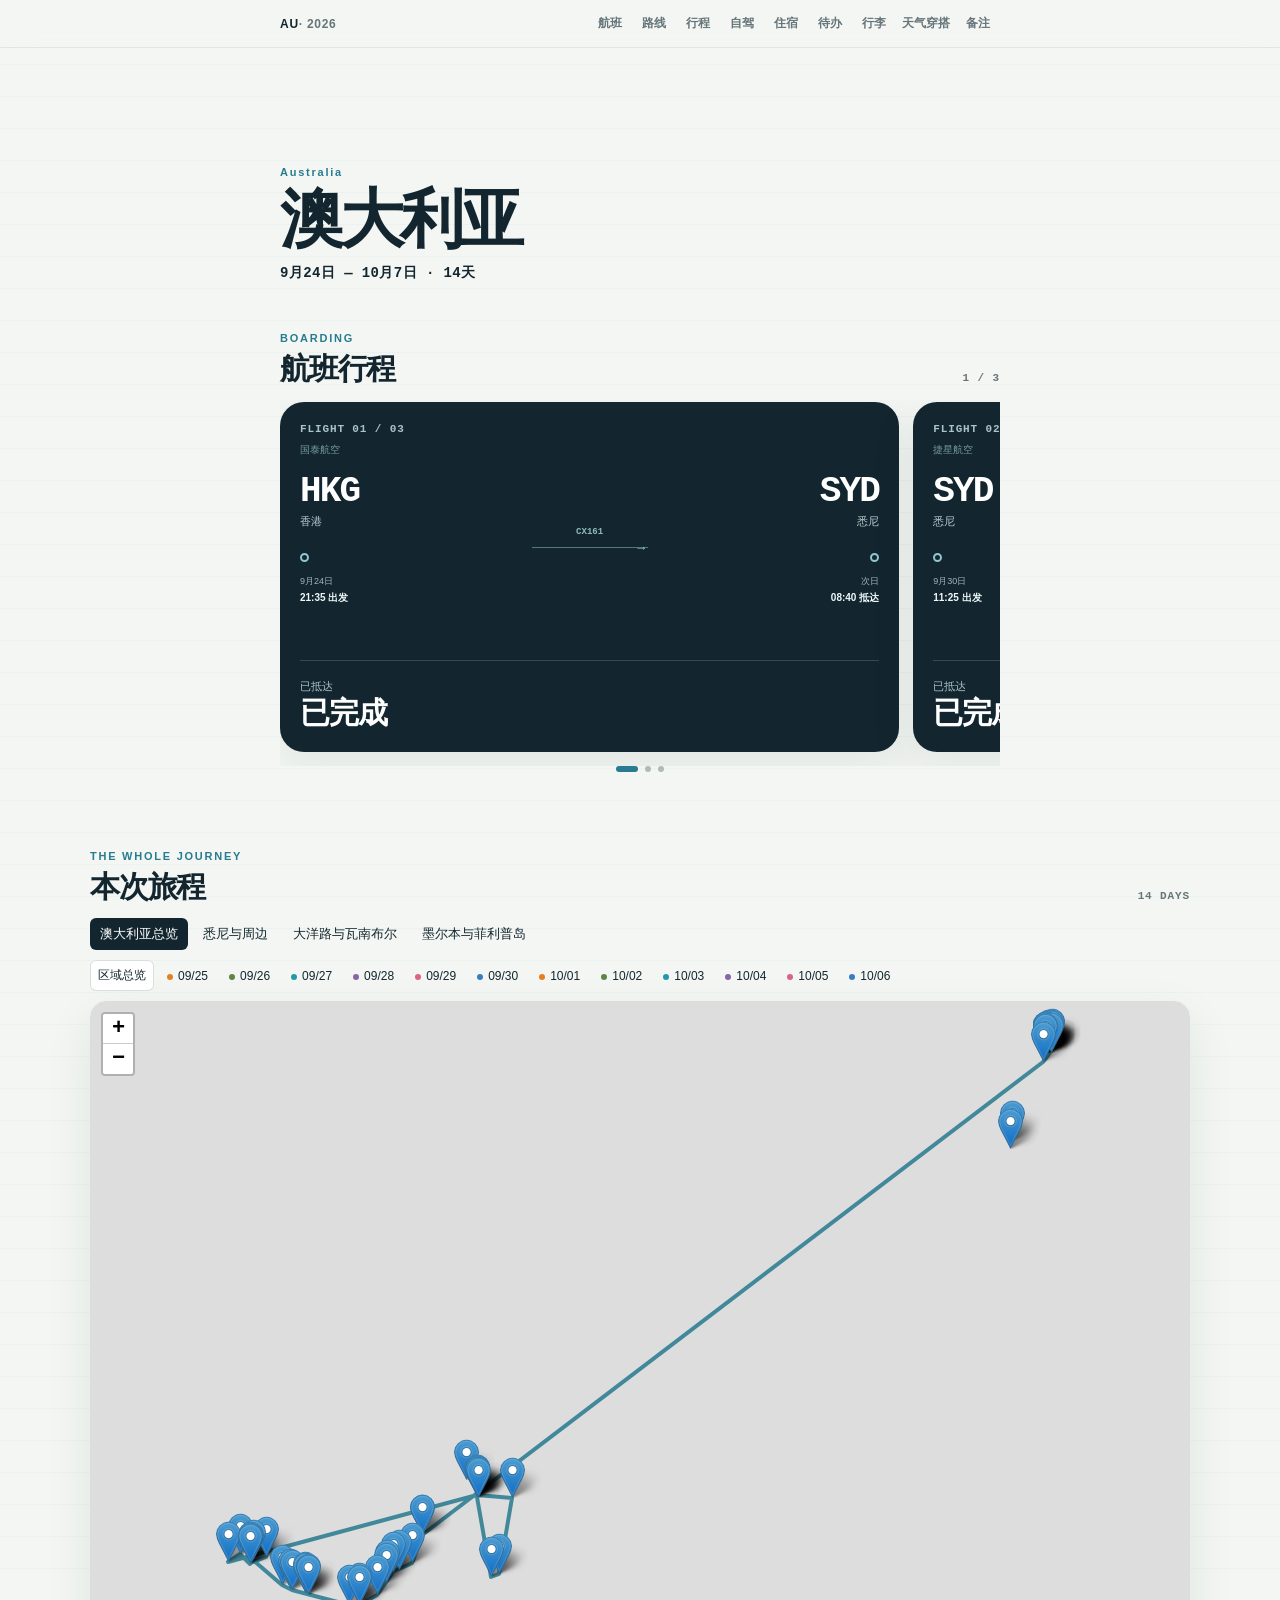
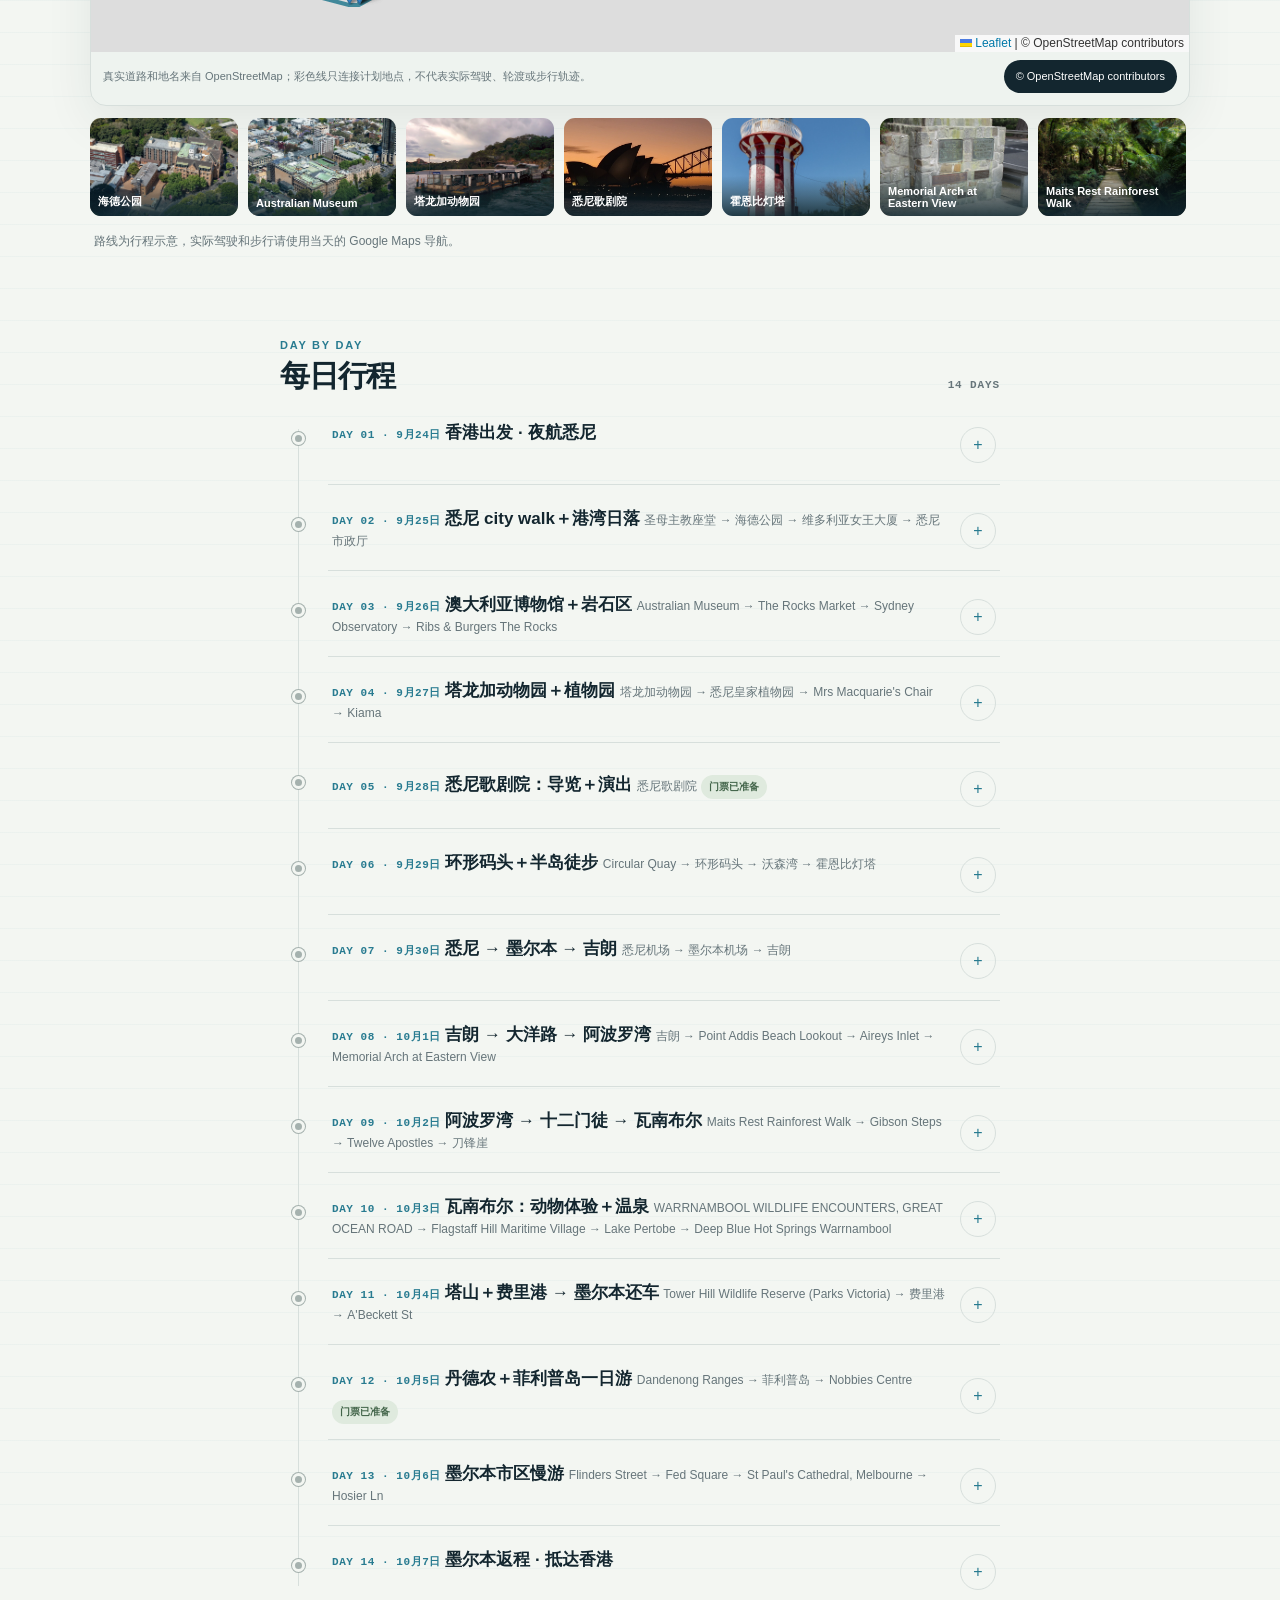
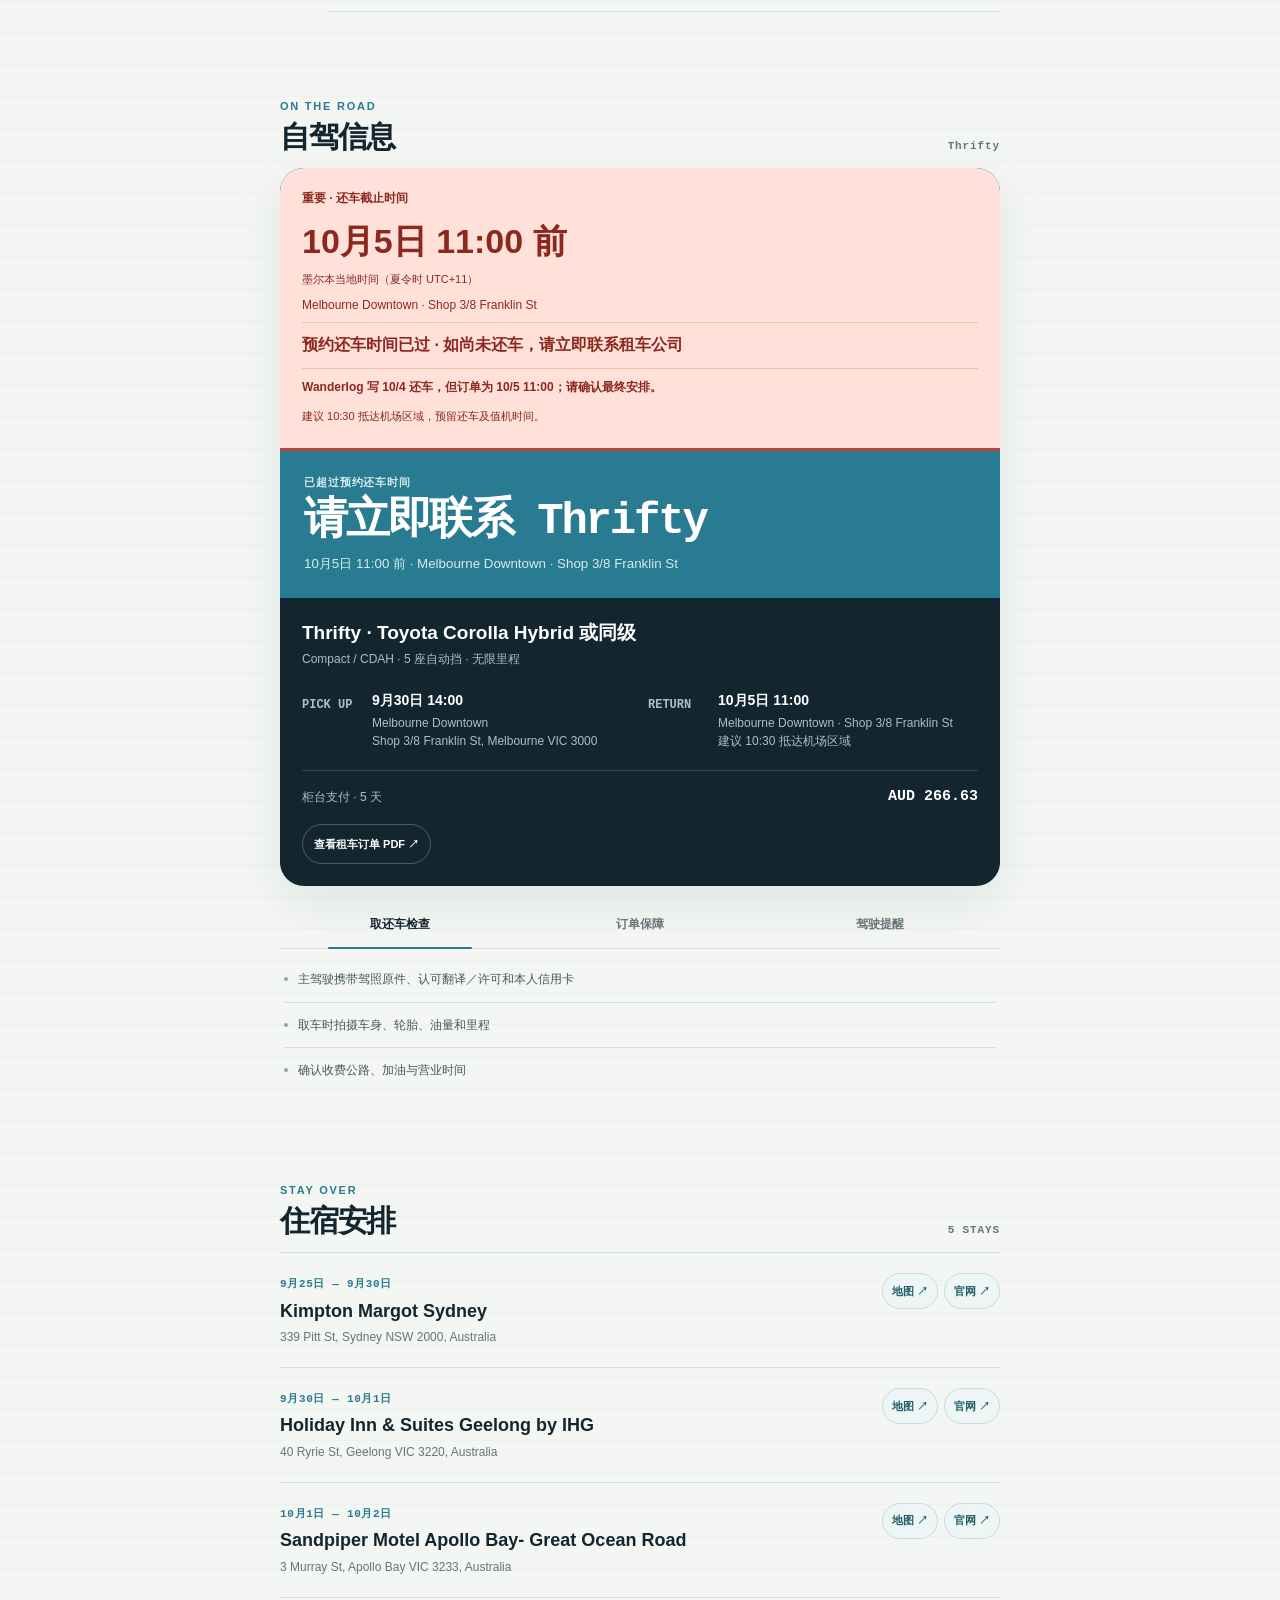
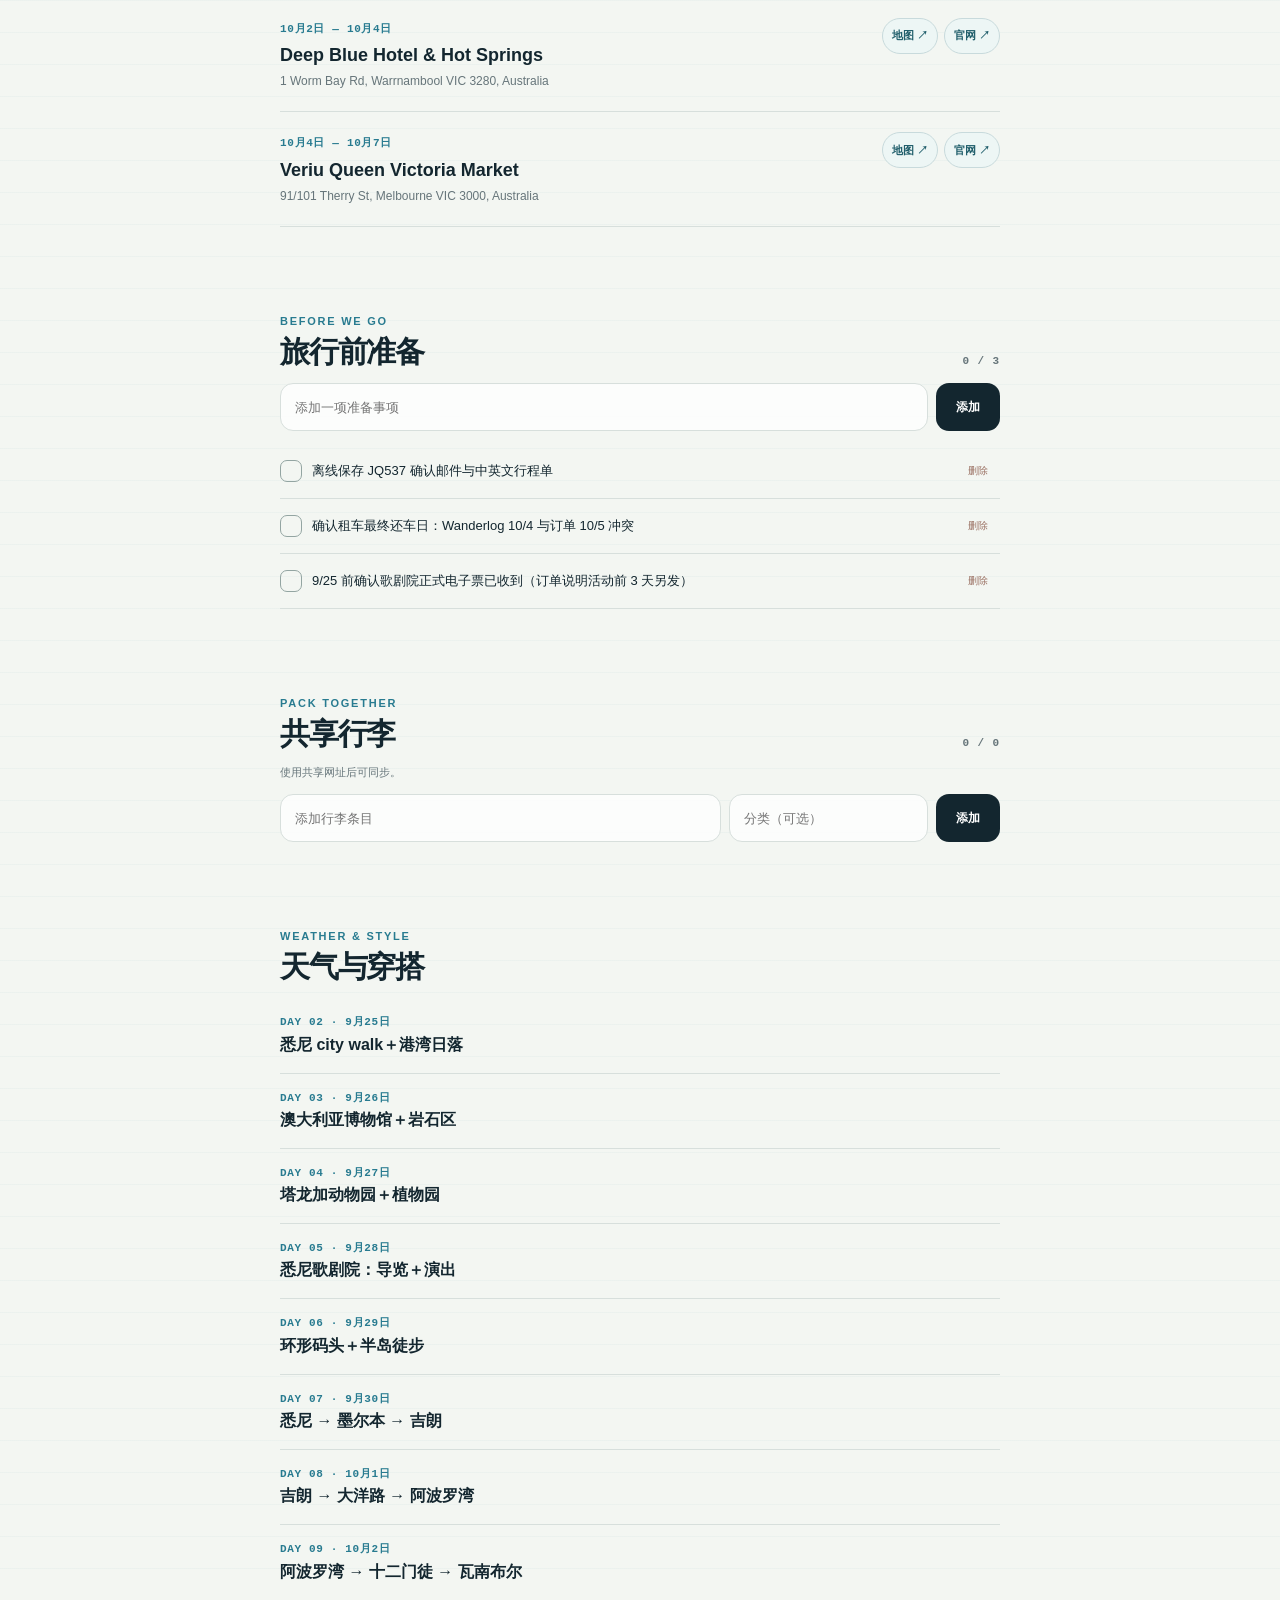
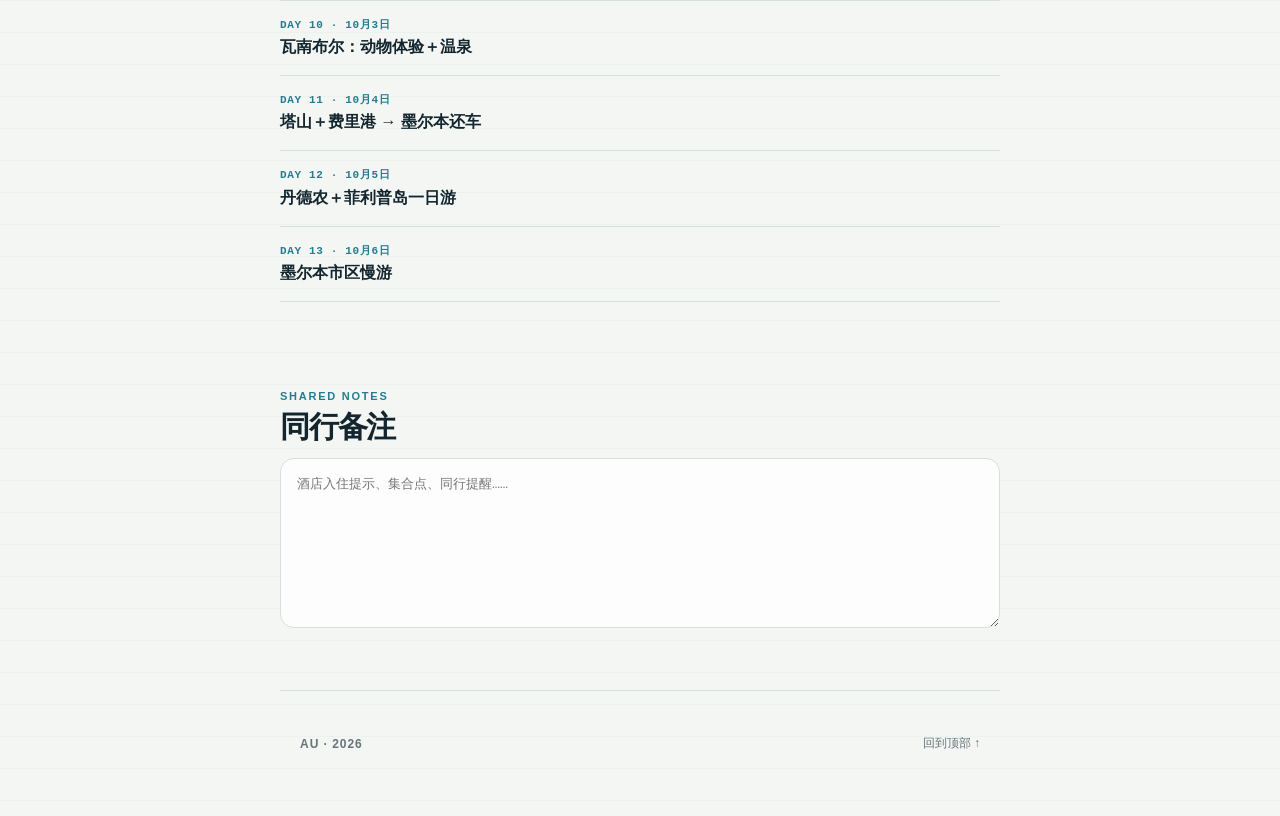
==== commit f8479f37: "Prioritize travel essentials and add real daily maps" ====
--- a/public/index.html
+++ b/public/index.html
@@ -10,9 +10,11 @@
   <meta name="apple-mobile-web-app-status-bar-style" content="default">
   <title>AI 旅行网页模板</title>
   <link rel="stylesheet" href="styles.css?v=20260915-7">
+  <link rel="stylesheet" href="vendor/leaflet/leaflet.css?v=1.9.4">
   <link rel="stylesheet" href="ledger.css?v=20260910-2">
   <script src="runtime-storage.js?v=20260914-3" defer></script>
   <script src="overview-map.js?v=20260915-1" defer></script>
+  <script src="vendor/leaflet/leaflet.js?v=1.9.4" defer></script>
   <script src="route-ui.js?v=20260915-7" defer></script>
   <script src="app.js?v=20260914-3" defer></script>
   <script src="ticket-pdf-preview.js?v=20260910-2" defer></script>
@@ -23,21 +25,10 @@
   <a class="skip-link" id="skip-link" href="#main">跳到主要内容</a>
   <header class="topbar" id="topbar">
     <a class="wordmark" id="wordmark" href="#top" aria-label="返回顶部"></a>
-    <nav class="primary-navigation" aria-label="主要模块">
-      <details class="travel-navigation" id="travel-navigation" hidden>
-        <summary id="travel-navigation-trigger">旅行信息</summary>
-        <div class="travel-navigation-menu" role="menu" aria-label="旅行信息栏目">
-          <a href="#flights" role="menuitem" data-module="flights" hidden>航班</a>
-          <a href="#route" role="menuitem" data-module="overview" hidden>路线</a>
-          <a href="#itinerary" role="menuitem" data-module="itinerary" hidden>行程</a>
-          <a href="#drive" role="menuitem" data-module="driving" hidden>自驾</a>
-          <a href="#prep" role="menuitem" data-module="todo" hidden>Todo</a>
-          <a href="#stays" role="menuitem">住宿</a>
-          <a href="#weather-extra" role="menuitem">天气与穿搭</a>
-          <a href="#packing-extra" role="menuitem">共享行李</a>
-          <a href="#notes-extra" role="menuitem">共享备注</a>
-        </div>
-      </details>
+    <nav class="primary-navigation" aria-label="旅行页面导航">
+      <div class="persistent-tabs" id="persistent-tabs">
+        <a href="#flights" data-module="flights" hidden>航班</a><a href="#route" data-module="overview" hidden>路线</a><a href="#itinerary" data-module="itinerary" hidden>行程</a><a href="#drive" data-module="driving" hidden>自驾</a><a href="#stays">住宿</a><a href="#prep" data-module="todo" hidden>待办</a><a href="#packing-extra">行李</a><a href="#weather-extra">天气穿搭</a><a href="#notes-extra">备注</a>
+      </div>
       <a class="primary-navigation__ledger" id="ledger-navigation-link" href="#ledger" data-module="ledger" hidden>记账</a>
     </nav>
   </header>
@@ -49,38 +40,8 @@
       <p class="hero__date" id="trip-date"></p>
     </section>
 
-    <section class="section stays-section" id="stays" aria-labelledby="stays-title">
-      <div class="section-heading"><div><p class="section-kicker">STAY OVER</p><h2 id="stays-title">住宿安排</h2></div><span class="soft-label" id="stay-count"></span></div>
-      <div class="stay-list" id="stay-list"></div>
-    </section>
-
-    <section class="section extra-section" id="weather-extra" aria-labelledby="weather-extra-title">
-      <div class="section-heading"><div><p class="section-kicker">WEATHER & STYLE</p><h2 id="weather-extra-title">天气与穿搭</h2></div></div>
-      <div id="clothing-list"></div>
-    </section>
-
-    <section class="section extra-section" id="packing-extra" aria-labelledby="packing-extra-title">
-      <div class="section-heading"><div><p class="section-kicker">PACK TOGETHER</p><h2 id="packing-extra-title">共享行李</h2></div><span class="soft-label" id="packing-progress">0 / 0</span></div>
-      <p class="sync-copy" id="packing-sync">正在读取共享清单…</p>
-      <form class="todo-form packing-add" id="packing-form"><input id="packing-input" maxlength="160" placeholder="添加行李条目" aria-label="行李条目"><input id="packing-category" maxlength="60" placeholder="分类（可选）" aria-label="行李分类"><button type="submit">添加</button></form>
-      <div id="packing-list"></div>
-    </section>
-
-    <section class="section extra-section" id="notes-extra" aria-labelledby="notes-extra-title">
-      <div class="section-heading"><div><p class="section-kicker">SHARED NOTES</p><h2 id="notes-extra-title">同行备注</h2></div></div>
-      <textarea id="shared-notes" maxlength="12000" placeholder="酒店入住提示、集合点、同行提醒……"></textarea><p class="sync-copy" id="notes-sync"></p>
-    </section>
-
     <section class="section flights-section" id="flights" aria-labelledby="flights-title" data-module="flights" hidden>
-      <div class="section-heading">
-        <div>
-          <p class="section-kicker">BOARDING</p>
-          <h2 id="flights-title">航班行程</h2>
-        </div>
-        <p class="section-index" id="flight-index" aria-live="polite">1 / 3</p>
-      </div>
-      <div class="flight-carousel" id="flight-carousel" aria-label="航班卡片，可左右滑动"></div>
-      <div class="carousel-dots" id="flight-dots" aria-hidden="true"></div>
+      <div class="section-heading"><div><p class="section-kicker">BOARDING</p><h2 id="flights-title">航班行程</h2></div><p class="section-index" id="flight-index" aria-live="polite">1 / 3</p></div><div class="flight-carousel" id="flight-carousel" aria-label="航班卡片，可左右滑动"></div><div class="carousel-dots" id="flight-dots" aria-hidden="true"></div>
     </section>
 
     <section class="section route-section" id="route" aria-labelledby="route-title" data-module="overview" hidden>
@@ -118,6 +79,11 @@
       <div class="accordion-stack" id="drive-notes"></div>
     </section>
 
+    <section class="section stays-section" id="stays" aria-labelledby="stays-title">
+      <div class="section-heading"><div><p class="section-kicker">STAY OVER</p><h2 id="stays-title">住宿安排</h2></div><span class="soft-label" id="stay-count"></span></div>
+      <div class="stay-list" id="stay-list"></div>
+    </section>
+
     <section class="section prep-section" id="prep" aria-labelledby="prep-title" data-module="todo" hidden>
       <div class="section-heading">
         <div>
@@ -131,6 +97,23 @@
         <button type="submit">添加</button>
       </form>
       <div class="todo-list" id="todo-list"></div>
+    </section>
+
+    <section class="section extra-section" id="packing-extra" aria-labelledby="packing-extra-title">
+      <div class="section-heading"><div><p class="section-kicker">PACK TOGETHER</p><h2 id="packing-extra-title">共享行李</h2></div><span class="soft-label" id="packing-progress">0 / 0</span></div>
+      <p class="sync-copy" id="packing-sync">正在读取共享清单…</p>
+      <form class="todo-form packing-add" id="packing-form"><input id="packing-input" maxlength="160" placeholder="添加行李条目" aria-label="行李条目"><input id="packing-category" maxlength="60" placeholder="分类（可选）" aria-label="行李分类"><button type="submit">添加</button></form>
+      <div id="packing-list"></div>
+    </section>
+
+    <section class="section extra-section" id="weather-extra" aria-labelledby="weather-extra-title">
+      <div class="section-heading"><div><p class="section-kicker">WEATHER & STYLE</p><h2 id="weather-extra-title">天气与穿搭</h2></div></div>
+      <div id="clothing-list"></div>
+    </section>
+
+    <section class="section extra-section" id="notes-extra" aria-labelledby="notes-extra-title">
+      <div class="section-heading"><div><p class="section-kicker">SHARED NOTES</p><h2 id="notes-extra-title">同行备注</h2></div></div>
+      <textarea id="shared-notes" maxlength="12000" placeholder="酒店入住提示、集合点、同行提醒……"></textarea><p class="sync-copy" id="notes-sync"></p>
     </section>
 
     <footer class="footer">
--- a/public/styles.css
+++ b/public/styles.css
@@ -66,6 +66,11 @@
 .wordmark { min-height: 44px; display: inline-flex; align-items: center; text-decoration: none; font-weight: 800; letter-spacing: 0.06em; font-size: 12px; }
 .wordmark span { color: var(--muted); font-weight: 600; }
 .topbar nav { display: flex; gap: 2px; }
+.primary-navigation { min-width:0;flex:1;justify-content:flex-end; }
+.persistent-tabs { display:flex;max-width:min(100%,850px);overflow-x:auto;overscroll-behavior-x:contain;scrollbar-width:none; }
+.persistent-tabs::-webkit-scrollbar { display:none; }
+.persistent-tabs a { white-space:nowrap; }
+.persistent-tabs a[aria-current="location"] { color:var(--ink);box-shadow:inset 0 -2px var(--lake); }
 .topbar nav a {
   min-width: 44px;
   min-height: 44px;
@@ -154,6 +159,11 @@
 .route-map-button img { width: 100%; height: auto; }
 .route-map-button span { position: absolute; right: 12px; bottom: 12px; padding: 9px 12px; border-radius: 999px; color: white; background: rgba(19,38,47,.86); font-size: 11px; font-weight: 700; backdrop-filter: blur(8px); }
 .route-caption { margin: 12px 4px 0; color: var(--muted); font-size: 12px; line-height: 1.6; }
+.real-map-block { overflow:hidden;border:1px solid var(--line);border-radius:16px;background:#eef3ef;box-shadow:var(--shadow); }
+.real-map-canvas { height:clamp(420px,62vw,650px);width:100%;background:#e5ece8; }
+.real-map-popup-photo { width:220px;height:120px;object-fit:cover;margin:-14px -20px 10px;max-width:calc(100% + 40px); }
+.leaflet-popup-content strong { font-size:14px; }
+.leaflet-popup-content a { color:#185f82; }
 
 .timeline { position: relative; }
 .timeline::before { content: ""; position: absolute; left: 18px; top: 22px; bottom: 26px; width: 1px; background: var(--line); }
--- a/public/vendor/leaflet/leaflet.css
+++ b/public/vendor/leaflet/leaflet.css
@@ -0,0 +1,661 @@
+/* required styles */
+
+.leaflet-pane,
+.leaflet-tile,
+.leaflet-marker-icon,
+.leaflet-marker-shadow,
+.leaflet-tile-container,
+.leaflet-pane > svg,
+.leaflet-pane > canvas,
+.leaflet-zoom-box,
+.leaflet-image-layer,
+.leaflet-layer {
+	position: absolute;
+	left: 0;
+	top: 0;
+	}
+.leaflet-container {
+	overflow: hidden;
+	}
+.leaflet-tile,
+.leaflet-marker-icon,
+.leaflet-marker-shadow {
+	-webkit-user-select: none;
+	   -moz-user-select: none;
+	        user-select: none;
+	  -webkit-user-drag: none;
+	}
+/* Prevents IE11 from highlighting tiles in blue */
+.leaflet-tile::selection {
+	background: transparent;
+}
+/* Safari renders non-retina tile on retina better with this, but Chrome is worse */
+.leaflet-safari .leaflet-tile {
+	image-rendering: -webkit-optimize-contrast;
+	}
+/* hack that prevents hw layers "stretching" when loading new tiles */
+.leaflet-safari .leaflet-tile-container {
+	width: 1600px;
+	height: 1600px;
+	-webkit-transform-origin: 0 0;
+	}
+.leaflet-marker-icon,
+.leaflet-marker-shadow {
+	display: block;
+	}
+/* .leaflet-container svg: reset svg max-width decleration shipped in Joomla! (joomla.org) 3.x */
+/* .leaflet-container img: map is broken in FF if you have max-width: 100% on tiles */
+.leaflet-container .leaflet-overlay-pane svg {
+	max-width: none !important;
+	max-height: none !important;
+	}
+.leaflet-container .leaflet-marker-pane img,
+.leaflet-container .leaflet-shadow-pane img,
+.leaflet-container .leaflet-tile-pane img,
+.leaflet-container img.leaflet-image-layer,
+.leaflet-container .leaflet-tile {
+	max-width: none !important;
+	max-height: none !important;
+	width: auto;
+	padding: 0;
+	}
+
+.leaflet-container img.leaflet-tile {
+	/* See: https://bugs.chromium.org/p/chromium/issues/detail?id=600120 */
+	mix-blend-mode: plus-lighter;
+}
+
+.leaflet-container.leaflet-touch-zoom {
+	-ms-touch-action: pan-x pan-y;
+	touch-action: pan-x pan-y;
+	}
+.leaflet-container.leaflet-touch-drag {
+	-ms-touch-action: pinch-zoom;
+	/* Fallback for FF which doesn't support pinch-zoom */
+	touch-action: none;
+	touch-action: pinch-zoom;
+}
+.leaflet-container.leaflet-touch-drag.leaflet-touch-zoom {
+	-ms-touch-action: none;
+	touch-action: none;
+}
+.leaflet-container {
+	-webkit-tap-highlight-color: transparent;
+}
+.leaflet-container a {
+	-webkit-tap-highlight-color: rgba(51, 181, 229, 0.4);
+}
+.leaflet-tile {
+	filter: inherit;
+	visibility: hidden;
+	}
+.leaflet-tile-loaded {
+	visibility: inherit;
+	}
+.leaflet-zoom-box {
+	width: 0;
+	height: 0;
+	-moz-box-sizing: border-box;
+	     box-sizing: border-box;
+	z-index: 800;
+	}
+/* workaround for https://bugzilla.mozilla.org/show_bug.cgi?id=888319 */
+.leaflet-overlay-pane svg {
+	-moz-user-select: none;
+	}
+
+.leaflet-pane         { z-index: 400; }
+
+.leaflet-tile-pane    { z-index: 200; }
+.leaflet-overlay-pane { z-index: 400; }
+.leaflet-shadow-pane  { z-index: 500; }
+.leaflet-marker-pane  { z-index: 600; }
+.leaflet-tooltip-pane   { z-index: 650; }
+.leaflet-popup-pane   { z-index: 700; }
+
+.leaflet-map-pane canvas { z-index: 100; }
+.leaflet-map-pane svg    { z-index: 200; }
+
+.leaflet-vml-shape {
+	width: 1px;
+	height: 1px;
+	}
+.lvml {
+	behavior: url(#default#VML);
+	display: inline-block;
+	position: absolute;
+	}
+
+
+/* control positioning */
+
+.leaflet-control {
+	position: relative;
+	z-index: 800;
+	pointer-events: visiblePainted; /* IE 9-10 doesn't have auto */
+	pointer-events: auto;
+	}
+.leaflet-top,
+.leaflet-bottom {
+	position: absolute;
+	z-index: 1000;
+	pointer-events: none;
+	}
+.leaflet-top {
+	top: 0;
+	}
+.leaflet-right {
+	right: 0;
+	}
+.leaflet-bottom {
+	bottom: 0;
+	}
+.leaflet-left {
+	left: 0;
+	}
+.leaflet-control {
+	float: left;
+	clear: both;
+	}
+.leaflet-right .leaflet-control {
+	float: right;
+	}
+.leaflet-top .leaflet-control {
+	margin-top: 10px;
+	}
+.leaflet-bottom .leaflet-control {
+	margin-bottom: 10px;
+	}
+.leaflet-left .leaflet-control {
+	margin-left: 10px;
+	}
+.leaflet-right .leaflet-control {
+	margin-right: 10px;
+	}
+
+
+/* zoom and fade animations */
+
+.leaflet-fade-anim .leaflet-popup {
+	opacity: 0;
+	-webkit-transition: opacity 0.2s linear;
+	   -moz-transition: opacity 0.2s linear;
+	        transition: opacity 0.2s linear;
+	}
+.leaflet-fade-anim .leaflet-map-pane .leaflet-popup {
+	opacity: 1;
+	}
+.leaflet-zoom-animated {
+	-webkit-transform-origin: 0 0;
+	    -ms-transform-origin: 0 0;
+	        transform-origin: 0 0;
+	}
+svg.leaflet-zoom-animated {
+	will-change: transform;
+}
+
+.leaflet-zoom-anim .leaflet-zoom-animated {
+	-webkit-transition: -webkit-transform 0.25s cubic-bezier(0,0,0.25,1);
+	   -moz-transition:    -moz-transform 0.25s cubic-bezier(0,0,0.25,1);
+	        transition:         transform 0.25s cubic-bezier(0,0,0.25,1);
+	}
+.leaflet-zoom-anim .leaflet-tile,
+.leaflet-pan-anim .leaflet-tile {
+	-webkit-transition: none;
+	   -moz-transition: none;
+	        transition: none;
+	}
+
+.leaflet-zoom-anim .leaflet-zoom-hide {
+	visibility: hidden;
+	}
+
+
+/* cursors */
+
+.leaflet-interactive {
+	cursor: pointer;
+	}
+.leaflet-grab {
+	cursor: -webkit-grab;
+	cursor:    -moz-grab;
+	cursor:         grab;
+	}
+.leaflet-crosshair,
+.leaflet-crosshair .leaflet-interactive {
+	cursor: crosshair;
+	}
+.leaflet-popup-pane,
+.leaflet-control {
+	cursor: auto;
+	}
+.leaflet-dragging .leaflet-grab,
+.leaflet-dragging .leaflet-grab .leaflet-interactive,
+.leaflet-dragging .leaflet-marker-draggable {
+	cursor: move;
+	cursor: -webkit-grabbing;
+	cursor:    -moz-grabbing;
+	cursor:         grabbing;
+	}
+
+/* marker & overlays interactivity */
+.leaflet-marker-icon,
+.leaflet-marker-shadow,
+.leaflet-image-layer,
+.leaflet-pane > svg path,
+.leaflet-tile-container {
+	pointer-events: none;
+	}
+
+.leaflet-marker-icon.leaflet-interactive,
+.leaflet-image-layer.leaflet-interactive,
+.leaflet-pane > svg path.leaflet-interactive,
+svg.leaflet-image-layer.leaflet-interactive path {
+	pointer-events: visiblePainted; /* IE 9-10 doesn't have auto */
+	pointer-events: auto;
+	}
+
+/* visual tweaks */
+
+.leaflet-container {
+	background: #ddd;
+	outline-offset: 1px;
+	}
+.leaflet-container a {
+	color: #0078A8;
+	}
+.leaflet-zoom-box {
+	border: 2px dotted #38f;
+	background: rgba(255,255,255,0.5);
+	}
+
+
+/* general typography */
+.leaflet-container {
+	font-family: "Helvetica Neue", Arial, Helvetica, sans-serif;
+	font-size: 12px;
+	font-size: 0.75rem;
+	line-height: 1.5;
+	}
+
+
+/* general toolbar styles */
+
+.leaflet-bar {
+	box-shadow: 0 1px 5px rgba(0,0,0,0.65);
+	border-radius: 4px;
+	}
+.leaflet-bar a {
+	background-color: #fff;
+	border-bottom: 1px solid #ccc;
+	width: 26px;
+	height: 26px;
+	line-height: 26px;
+	display: block;
+	text-align: center;
+	text-decoration: none;
+	color: black;
+	}
+.leaflet-bar a,
+.leaflet-control-layers-toggle {
+	background-position: 50% 50%;
+	background-repeat: no-repeat;
+	display: block;
+	}
+.leaflet-bar a:hover,
+.leaflet-bar a:focus {
+	background-color: #f4f4f4;
+	}
+.leaflet-bar a:first-child {
+	border-top-left-radius: 4px;
+	border-top-right-radius: 4px;
+	}
+.leaflet-bar a:last-child {
+	border-bottom-left-radius: 4px;
+	border-bottom-right-radius: 4px;
+	border-bottom: none;
+	}
+.leaflet-bar a.leaflet-disabled {
+	cursor: default;
+	background-color: #f4f4f4;
+	color: #bbb;
+	}
+
+.leaflet-touch .leaflet-bar a {
+	width: 30px;
+	height: 30px;
+	line-height: 30px;
+	}
+.leaflet-touch .leaflet-bar a:first-child {
+	border-top-left-radius: 2px;
+	border-top-right-radius: 2px;
+	}
+.leaflet-touch .leaflet-bar a:last-child {
+	border-bottom-left-radius: 2px;
+	border-bottom-right-radius: 2px;
+	}
+
+/* zoom control */
+
+.leaflet-control-zoom-in,
+.leaflet-control-zoom-out {
+	font: bold 18px 'Lucida Console', Monaco, monospace;
+	text-indent: 1px;
+	}
+
+.leaflet-touch .leaflet-control-zoom-in, .leaflet-touch .leaflet-control-zoom-out  {
+	font-size: 22px;
+	}
+
+
+/* layers control */
+
+.leaflet-control-layers {
+	box-shadow: 0 1px 5px rgba(0,0,0,0.4);
+	background: #fff;
+	border-radius: 5px;
+	}
+.leaflet-control-layers-toggle {
+	background-image: url(images/layers.png);
+	width: 36px;
+	height: 36px;
+	}
+.leaflet-retina .leaflet-control-layers-toggle {
+	background-image: url(images/layers-2x.png);
+	background-size: 26px 26px;
+	}
+.leaflet-touch .leaflet-control-layers-toggle {
+	width: 44px;
+	height: 44px;
+	}
+.leaflet-control-layers .leaflet-control-layers-list,
+.leaflet-control-layers-expanded .leaflet-control-layers-toggle {
+	display: none;
+	}
+.leaflet-control-layers-expanded .leaflet-control-layers-list {
+	display: block;
+	position: relative;
+	}
+.leaflet-control-layers-expanded {
+	padding: 6px 10px 6px 6px;
+	color: #333;
+	background: #fff;
+	}
+.leaflet-control-layers-scrollbar {
+	overflow-y: scroll;
+	overflow-x: hidden;
+	padding-right: 5px;
+	}
+.leaflet-control-layers-selector {
+	margin-top: 2px;
+	position: relative;
+	top: 1px;
+	}
+.leaflet-control-layers label {
+	display: block;
+	font-size: 13px;
+	font-size: 1.08333em;
+	}
+.leaflet-control-layers-separator {
+	height: 0;
+	border-top: 1px solid #ddd;
+	margin: 5px -10px 5px -6px;
+	}
+
+/* Default icon URLs */
+.leaflet-default-icon-path { /* used only in path-guessing heuristic, see L.Icon.Default */
+	background-image: url(images/marker-icon.png);
+	}
+
+
+/* attribution and scale controls */
+
+.leaflet-container .leaflet-control-attribution {
+	background: #fff;
+	background: rgba(255, 255, 255, 0.8);
+	margin: 0;
+	}
+.leaflet-control-attribution,
+.leaflet-control-scale-line {
+	padding: 0 5px;
+	color: #333;
+	line-height: 1.4;
+	}
+.leaflet-control-attribution a {
+	text-decoration: none;
+	}
+.leaflet-control-attribution a:hover,
+.leaflet-control-attribution a:focus {
+	text-decoration: underline;
+	}
+.leaflet-attribution-flag {
+	display: inline !important;
+	vertical-align: baseline !important;
+	width: 1em;
+	height: 0.6669em;
+	}
+.leaflet-left .leaflet-control-scale {
+	margin-left: 5px;
+	}
+.leaflet-bottom .leaflet-control-scale {
+	margin-bottom: 5px;
+	}
+.leaflet-control-scale-line {
+	border: 2px solid #777;
+	border-top: none;
+	line-height: 1.1;
+	padding: 2px 5px 1px;
+	white-space: nowrap;
+	-moz-box-sizing: border-box;
+	     box-sizing: border-box;
+	background: rgba(255, 255, 255, 0.8);
+	text-shadow: 1px 1px #fff;
+	}
+.leaflet-control-scale-line:not(:first-child) {
+	border-top: 2px solid #777;
+	border-bottom: none;
+	margin-top: -2px;
+	}
+.leaflet-control-scale-line:not(:first-child):not(:last-child) {
+	border-bottom: 2px solid #777;
+	}
+
+.leaflet-touch .leaflet-control-attribution,
+.leaflet-touch .leaflet-control-layers,
+.leaflet-touch .leaflet-bar {
+	box-shadow: none;
+	}
+.leaflet-touch .leaflet-control-layers,
+.leaflet-touch .leaflet-bar {
+	border: 2px solid rgba(0,0,0,0.2);
+	background-clip: padding-box;
+	}
+
+
+/* popup */
+
+.leaflet-popup {
+	position: absolute;
+	text-align: center;
+	margin-bottom: 20px;
+	}
+.leaflet-popup-content-wrapper {
+	padding: 1px;
+	text-align: left;
+	border-radius: 12px;
+	}
+.leaflet-popup-content {
+	margin: 13px 24px 13px 20px;
+	line-height: 1.3;
+	font-size: 13px;
+	font-size: 1.08333em;
+	min-height: 1px;
+	}
+.leaflet-popup-content p {
+	margin: 17px 0;
+	margin: 1.3em 0;
+	}
+.leaflet-popup-tip-container {
+	width: 40px;
+	height: 20px;
+	position: absolute;
+	left: 50%;
+	margin-top: -1px;
+	margin-left: -20px;
+	overflow: hidden;
+	pointer-events: none;
+	}
+.leaflet-popup-tip {
+	width: 17px;
+	height: 17px;
+	padding: 1px;
+
+	margin: -10px auto 0;
+	pointer-events: auto;
+
+	-webkit-transform: rotate(45deg);
+	   -moz-transform: rotate(45deg);
+	    -ms-transform: rotate(45deg);
+	        transform: rotate(45deg);
+	}
+.leaflet-popup-content-wrapper,
+.leaflet-popup-tip {
+	background: white;
+	color: #333;
+	box-shadow: 0 3px 14px rgba(0,0,0,0.4);
+	}
+.leaflet-container a.leaflet-popup-close-button {
+	position: absolute;
+	top: 0;
+	right: 0;
+	border: none;
+	text-align: center;
+	width: 24px;
+	height: 24px;
+	font: 16px/24px Tahoma, Verdana, sans-serif;
+	color: #757575;
+	text-decoration: none;
+	background: transparent;
+	}
+.leaflet-container a.leaflet-popup-close-button:hover,
+.leaflet-container a.leaflet-popup-close-button:focus {
+	color: #585858;
+	}
+.leaflet-popup-scrolled {
+	overflow: auto;
+	}
+
+.leaflet-oldie .leaflet-popup-content-wrapper {
+	-ms-zoom: 1;
+	}
+.leaflet-oldie .leaflet-popup-tip {
+	width: 24px;
+	margin: 0 auto;
+
+	-ms-filter: "progid:DXImageTransform.Microsoft.Matrix(M11=0.70710678, M12=0.70710678, M21=-0.70710678, M22=0.70710678)";
+	filter: progid:DXImageTransform.Microsoft.Matrix(M11=0.70710678, M12=0.70710678, M21=-0.70710678, M22=0.70710678);
+	}
+
+.leaflet-oldie .leaflet-control-zoom,
+.leaflet-oldie .leaflet-control-layers,
+.leaflet-oldie .leaflet-popup-content-wrapper,
+.leaflet-oldie .leaflet-popup-tip {
+	border: 1px solid #999;
+	}
+
+
+/* div icon */
+
+.leaflet-div-icon {
+	background: #fff;
+	border: 1px solid #666;
+	}
+
+
+/* Tooltip */
+/* Base styles for the element that has a tooltip */
+.leaflet-tooltip {
+	position: absolute;
+	padding: 6px;
+	background-color: #fff;
+	border: 1px solid #fff;
+	border-radius: 3px;
+	color: #222;
+	white-space: nowrap;
+	-webkit-user-select: none;
+	-moz-user-select: none;
+	-ms-user-select: none;
+	user-select: none;
+	pointer-events: none;
+	box-shadow: 0 1px 3px rgba(0,0,0,0.4);
+	}
+.leaflet-tooltip.leaflet-interactive {
+	cursor: pointer;
+	pointer-events: auto;
+	}
+.leaflet-tooltip-top:before,
+.leaflet-tooltip-bottom:before,
+.leaflet-tooltip-left:before,
+.leaflet-tooltip-right:before {
+	position: absolute;
+	pointer-events: none;
+	border: 6px solid transparent;
+	background: transparent;
+	content: "";
+	}
+
+/* Directions */
+
+.leaflet-tooltip-bottom {
+	margin-top: 6px;
+}
+.leaflet-tooltip-top {
+	margin-top: -6px;
+}
+.leaflet-tooltip-bottom:before,
+.leaflet-tooltip-top:before {
+	left: 50%;
+	margin-left: -6px;
+	}
+.leaflet-tooltip-top:before {
+	bottom: 0;
+	margin-bottom: -12px;
+	border-top-color: #fff;
+	}
+.leaflet-tooltip-bottom:before {
+	top: 0;
+	margin-top: -12px;
+	margin-left: -6px;
+	border-bottom-color: #fff;
+	}
+.leaflet-tooltip-left {
+	margin-left: -6px;
+}
+.leaflet-tooltip-right {
+	margin-left: 6px;
+}
+.leaflet-tooltip-left:before,
+.leaflet-tooltip-right:before {
+	top: 50%;
+	margin-top: -6px;
+	}
+.leaflet-tooltip-left:before {
+	right: 0;
+	margin-right: -12px;
+	border-left-color: #fff;
+	}
+.leaflet-tooltip-right:before {
+	left: 0;
+	margin-left: -12px;
+	border-right-color: #fff;
+	}
+
+/* Printing */
+
+@media print {
+	/* Prevent printers from removing background-images of controls. */
+	.leaflet-control {
+		-webkit-print-color-adjust: exact;
+		print-color-adjust: exact;
+		}
+	}
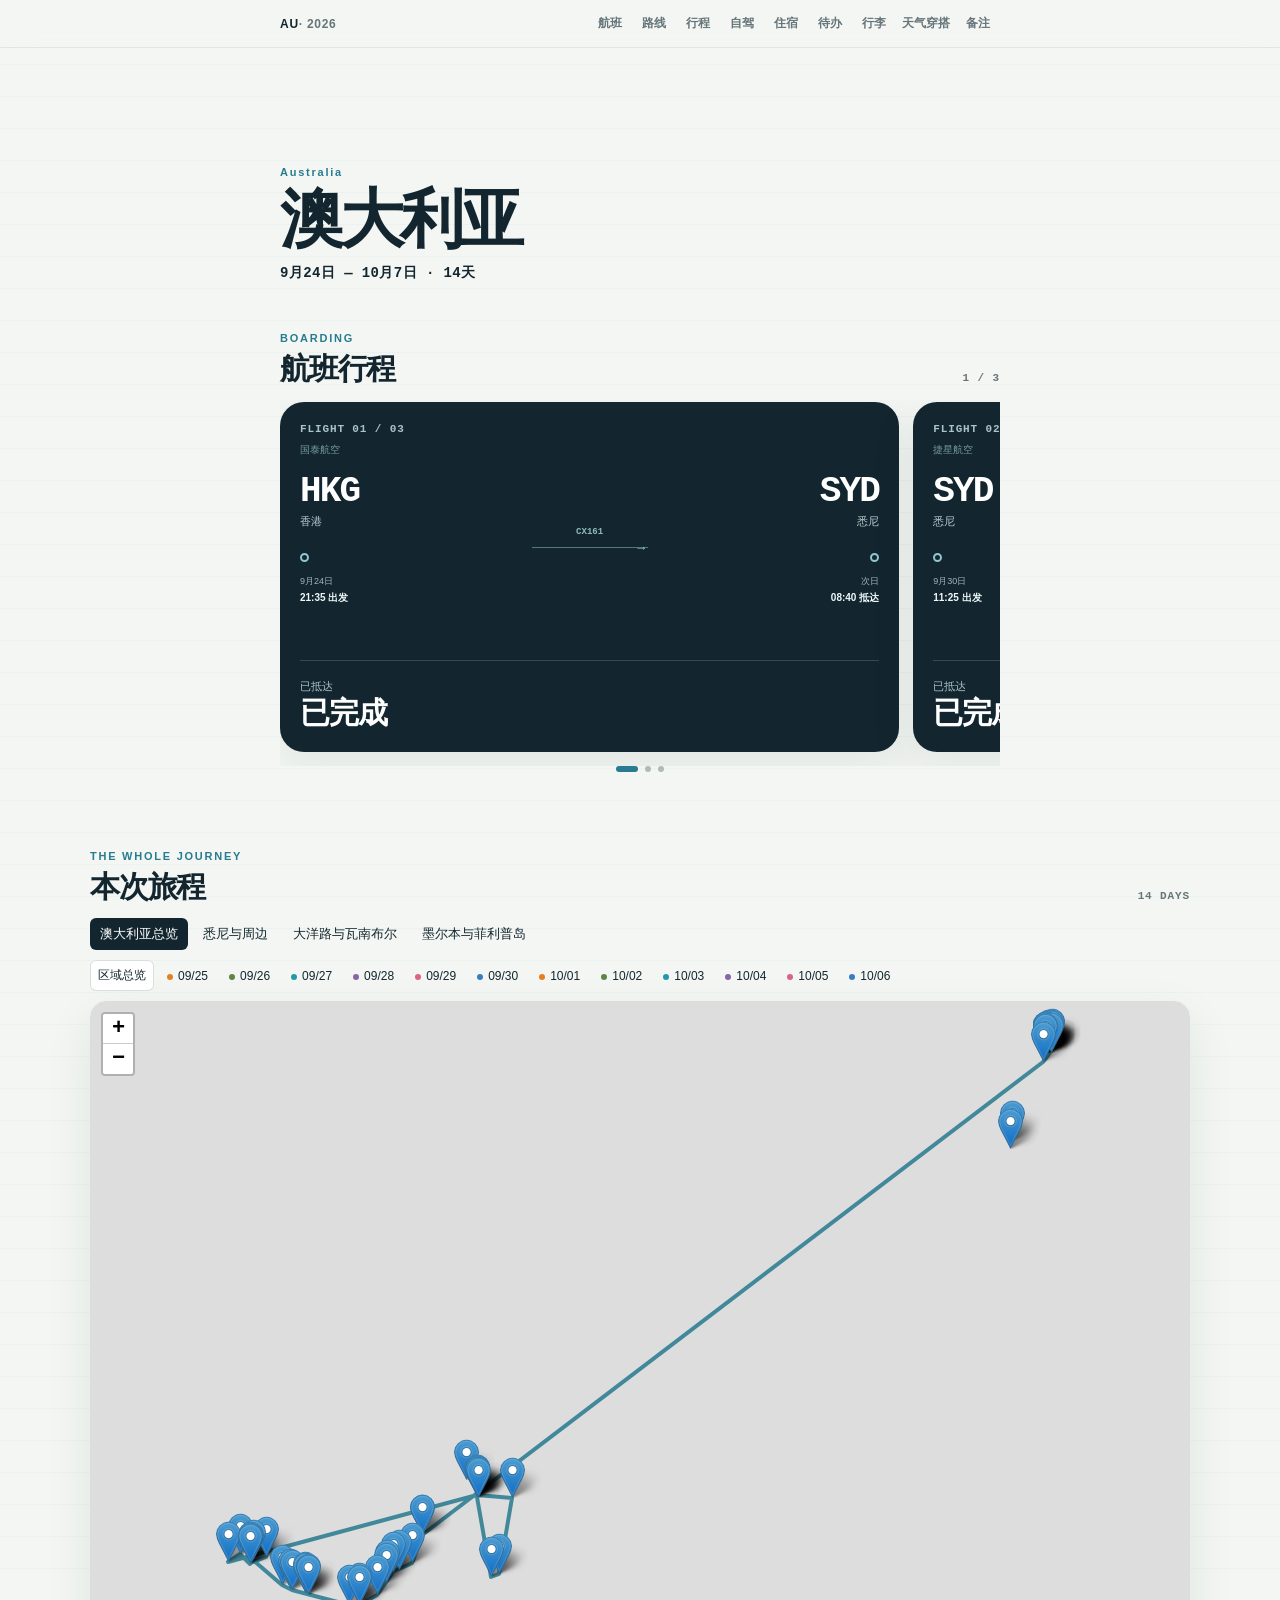
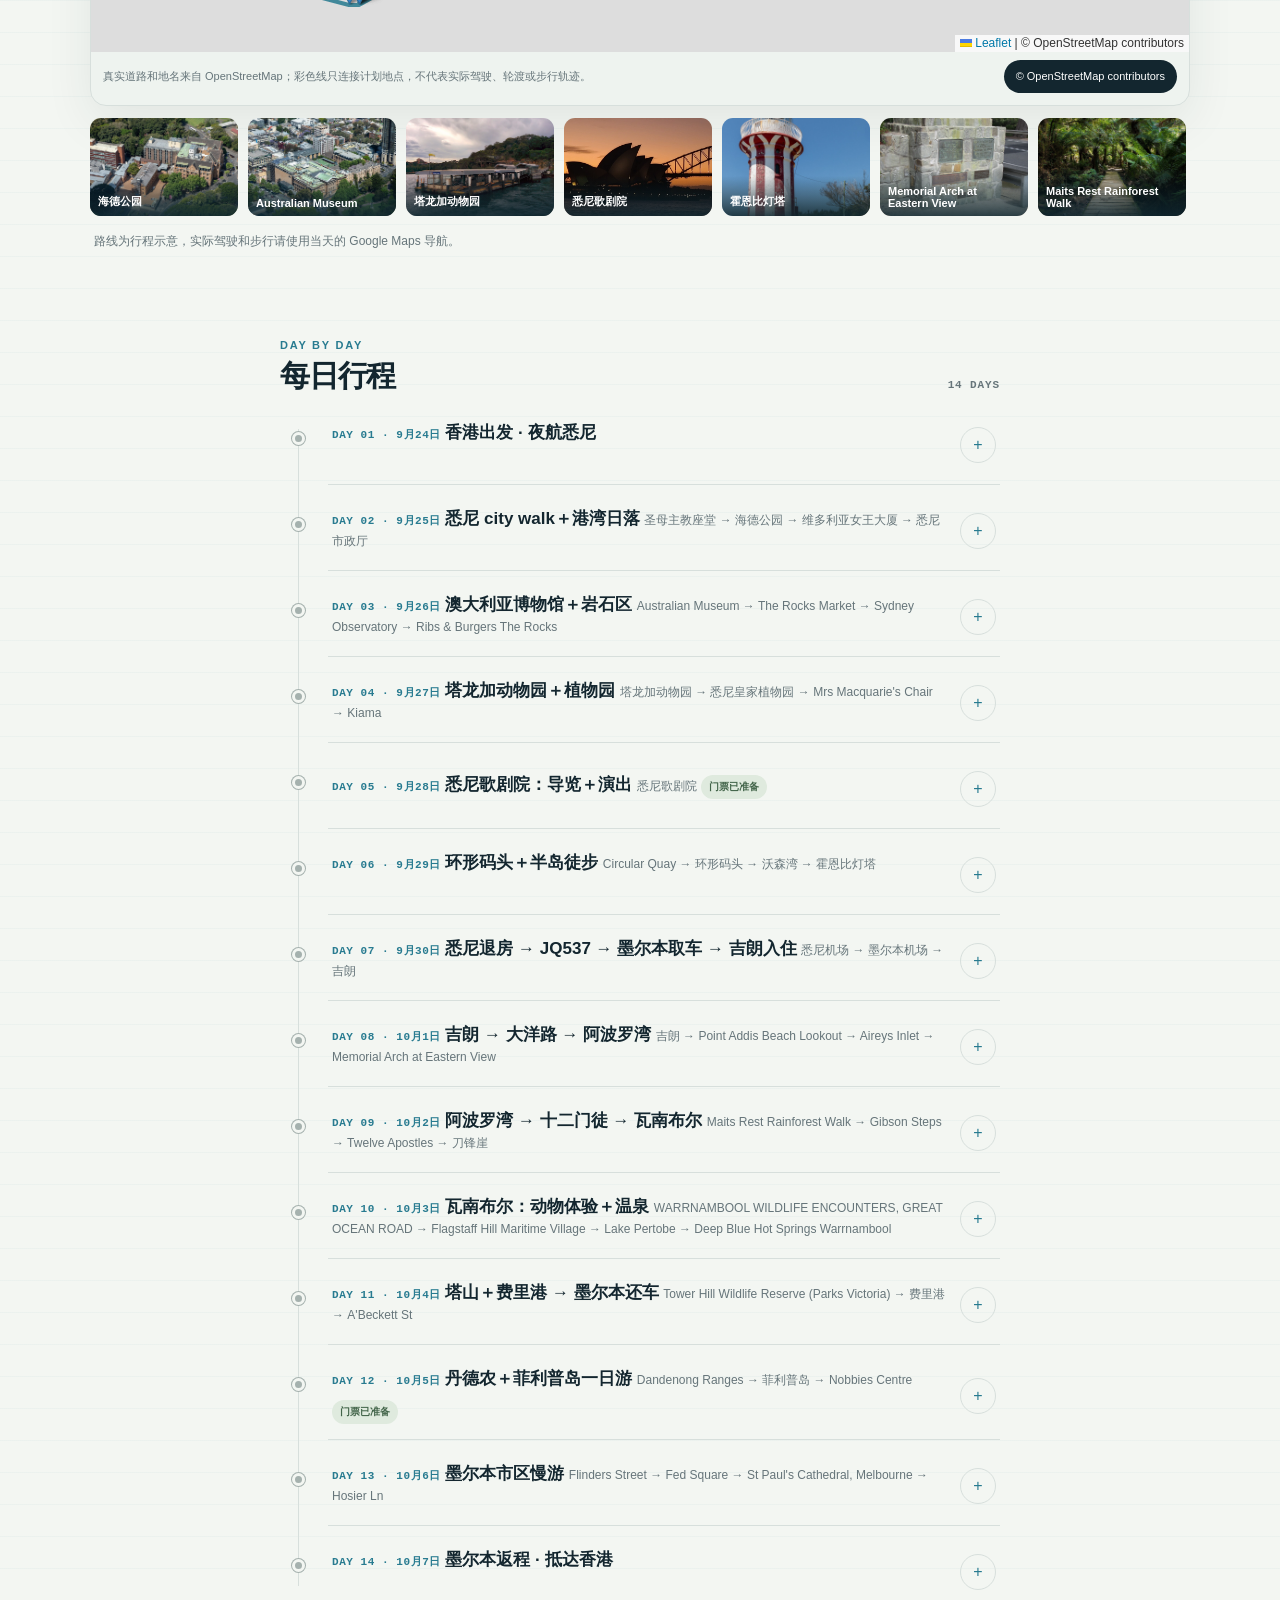
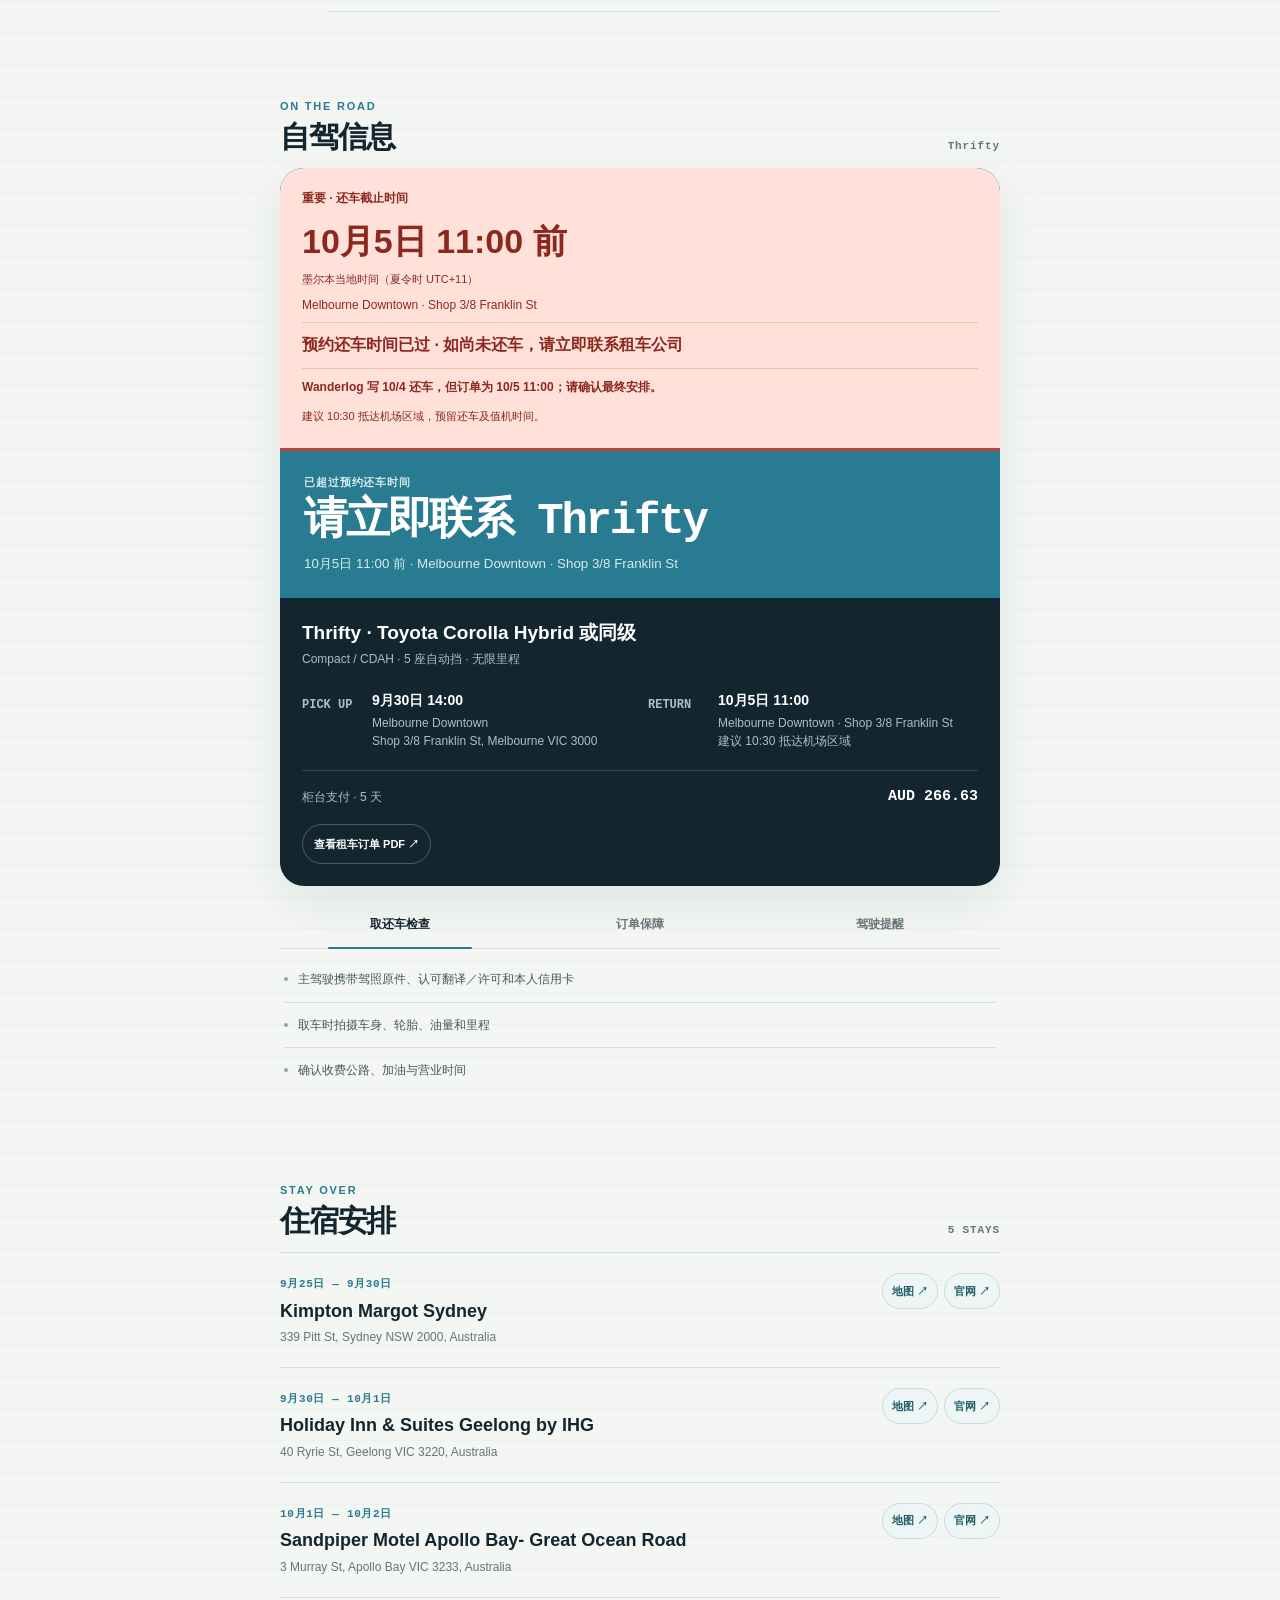
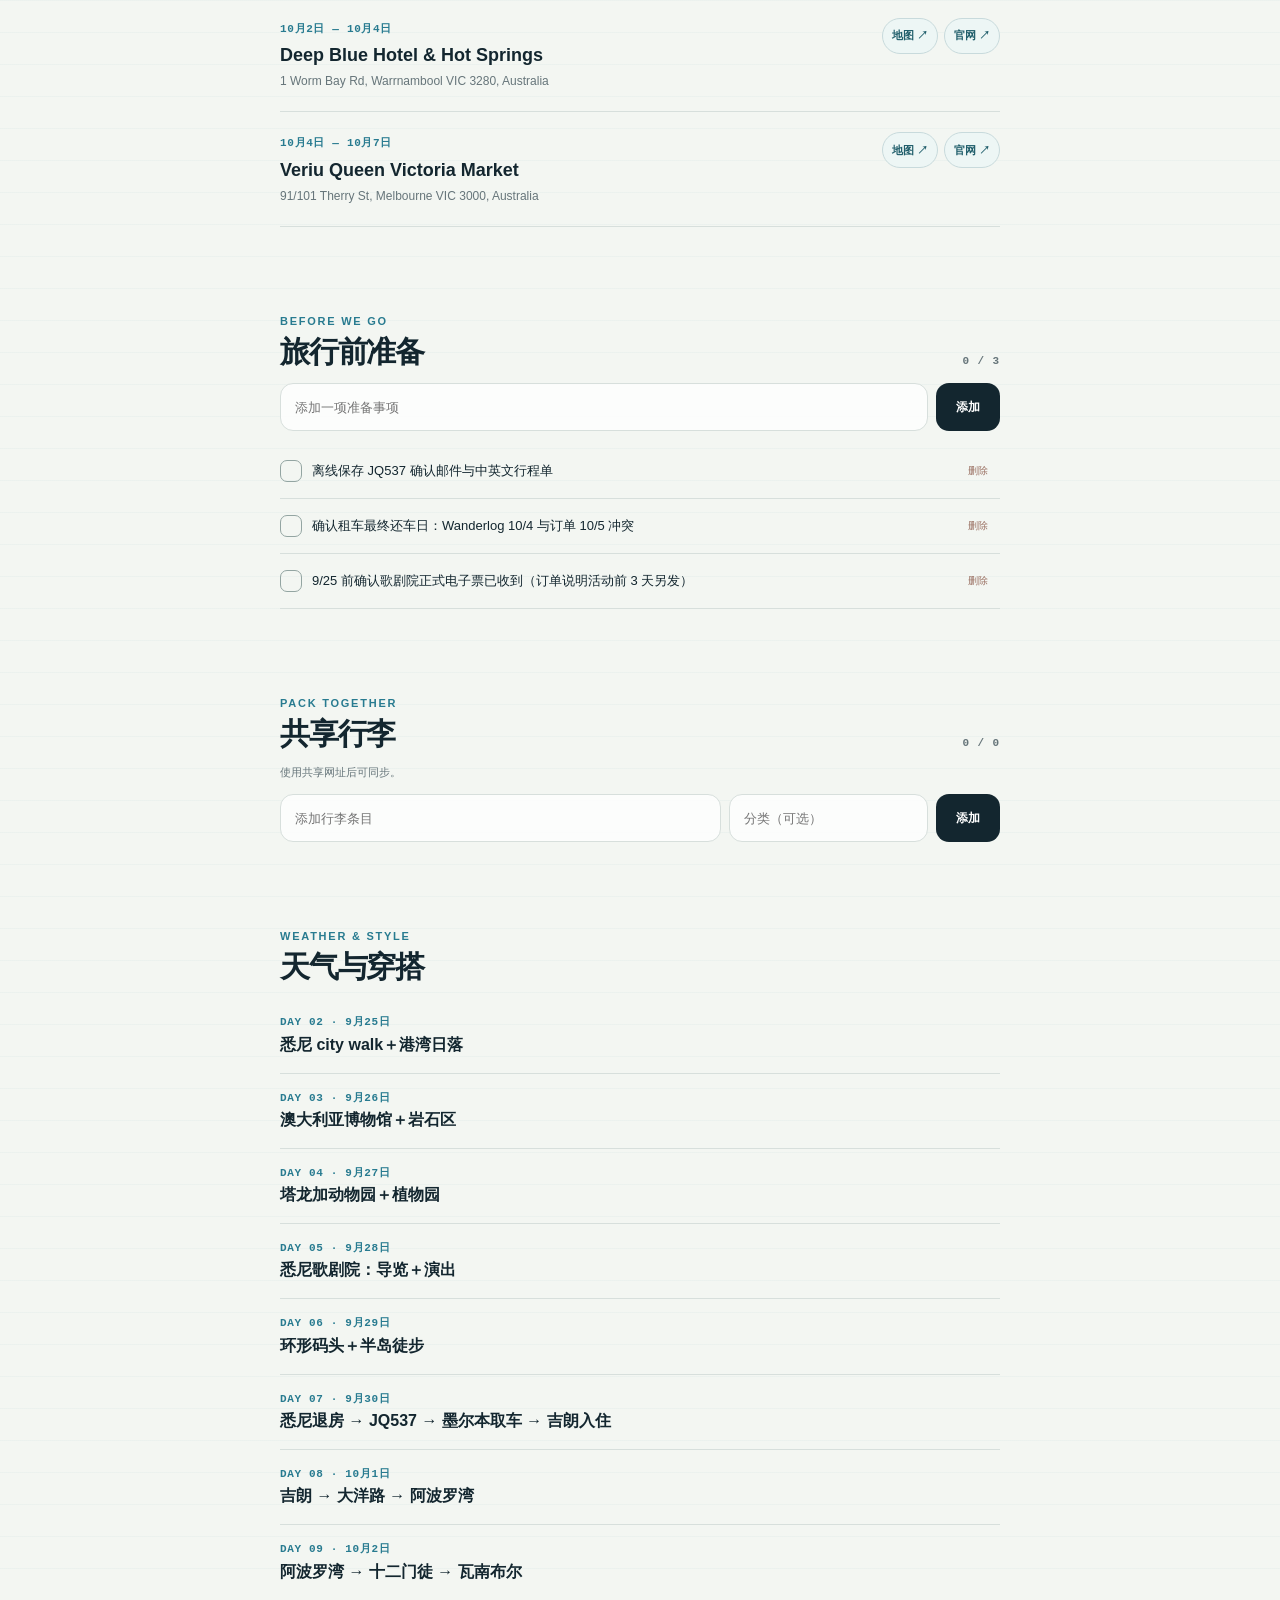
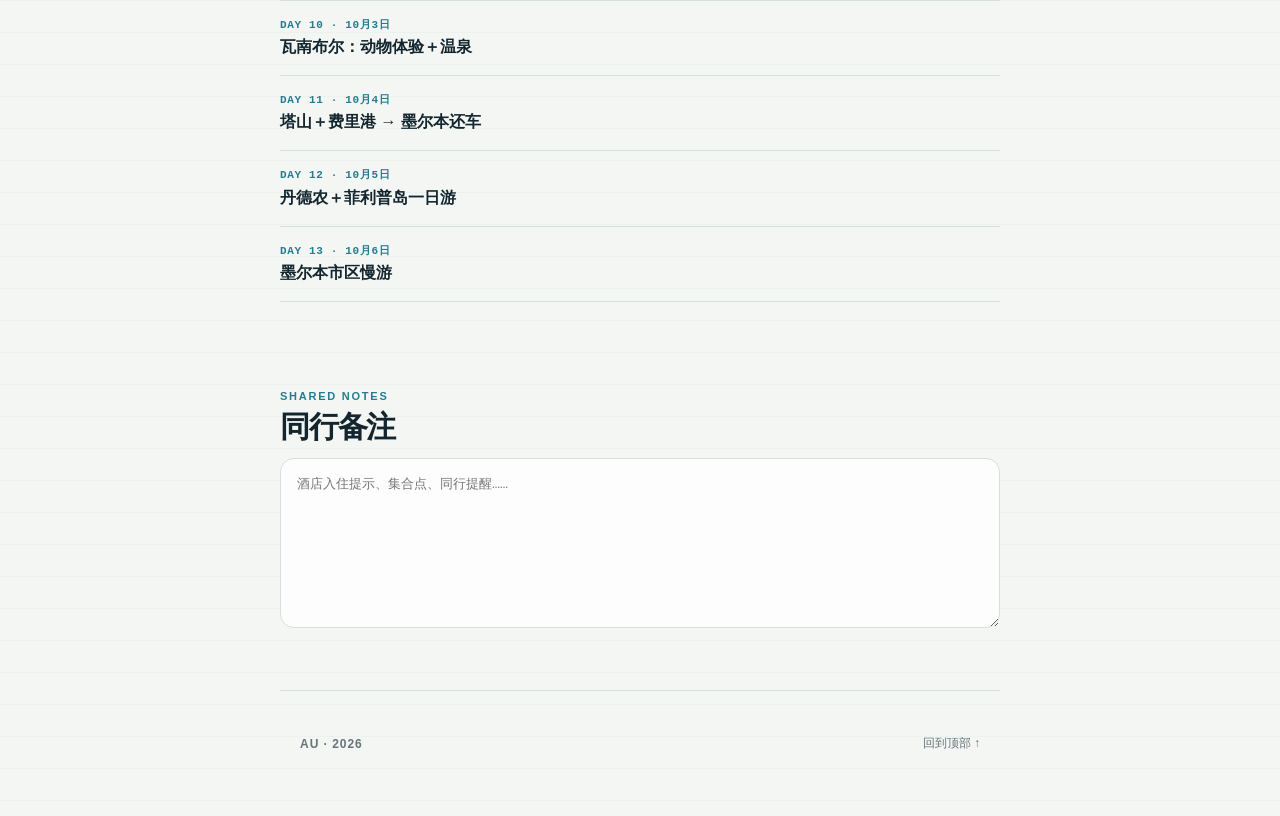
==== commit 48be8120: "Add booking links to daily timeline" ====
--- a/public/index.html
+++ b/public/index.html
@@ -142,6 +142,11 @@
     <div class="ticket-dialog__body" id="ticket-dialog-body"></div>
   </dialog>
 
+  <dialog class="ticket-dialog email-dialog" id="email-dialog" aria-labelledby="email-dialog-title">
+    <header><div><span>BOOKING EMAIL</span><h2 id="email-dialog-title">确认邮件</h2></div><button type="button" id="email-dialog-close" aria-label="关闭确认邮件">关闭</button></header>
+    <div class="ticket-dialog__body"><iframe class="email-dialog__frame" id="email-dialog-frame" title="确认邮件原文" src="about:blank" referrerpolicy="no-referrer"></iframe><div class="ticket-dialog__links"><a id="email-dialog-external" target="_blank" rel="noopener noreferrer">在新窗口打开邮件 ↗</a></div></div>
+  </dialog>
+
   <div class="place-map-overlay" id="place-map" hidden>
     <section class="place-map-sheet" role="dialog" aria-modal="true" aria-labelledby="place-map-title">
       <header><h2 id="place-map-title">地点地图</h2><button id="place-map-close" type="button" aria-label="关闭地点地图">关闭</button></header>
--- a/public/styles.css
+++ b/public/styles.css
@@ -343,6 +343,10 @@
 .ticket-dialog__empty { margin: 18px 0; padding: 24px 16px; border: 1px dashed var(--line); border-radius: 12px; color: var(--muted); text-align: center; font-size: 12px; line-height: 1.6; }
 .ticket-dialog__links { margin-top: 14px; display: flex; flex-wrap: wrap; gap: 8px; }
 .ticket-dialog__links a { min-height: 42px; padding: 0 13px; display: inline-flex; align-items: center; border: 1px solid #c8dadc; border-radius: 999px; color: #205e6b; background: #edf6f5; text-decoration: none; font-size: 12px; font-weight: 720; }
+.email-dialog { width:min(100% - 28px,920px); }
+.email-dialog__frame { display:block;width:100%;height:min(70dvh,760px);border:1px solid var(--line);border-radius:12px;background:white; }
+.schedule-booking-links { display:flex;flex-wrap:wrap;gap:6px;margin-top:9px; }
+.schedule-booking-links .booking-email-link,.schedule-resource-link { display:inline-flex;align-items:center;width:auto;min-height:34px;margin:0;padding:6px 9px;border:1px solid #c8dadc;border-radius:999px;background:#edf6f5;color:#205e6b;font:700 11px/1.3 inherit;text-decoration:none;cursor:pointer; }
 
 .accordion-stack { margin-top: 14px; display: block; }
 .drive-note-tabs { display: grid; grid-template-columns: repeat(3, 1fr); border-bottom: 1px solid var(--line); }
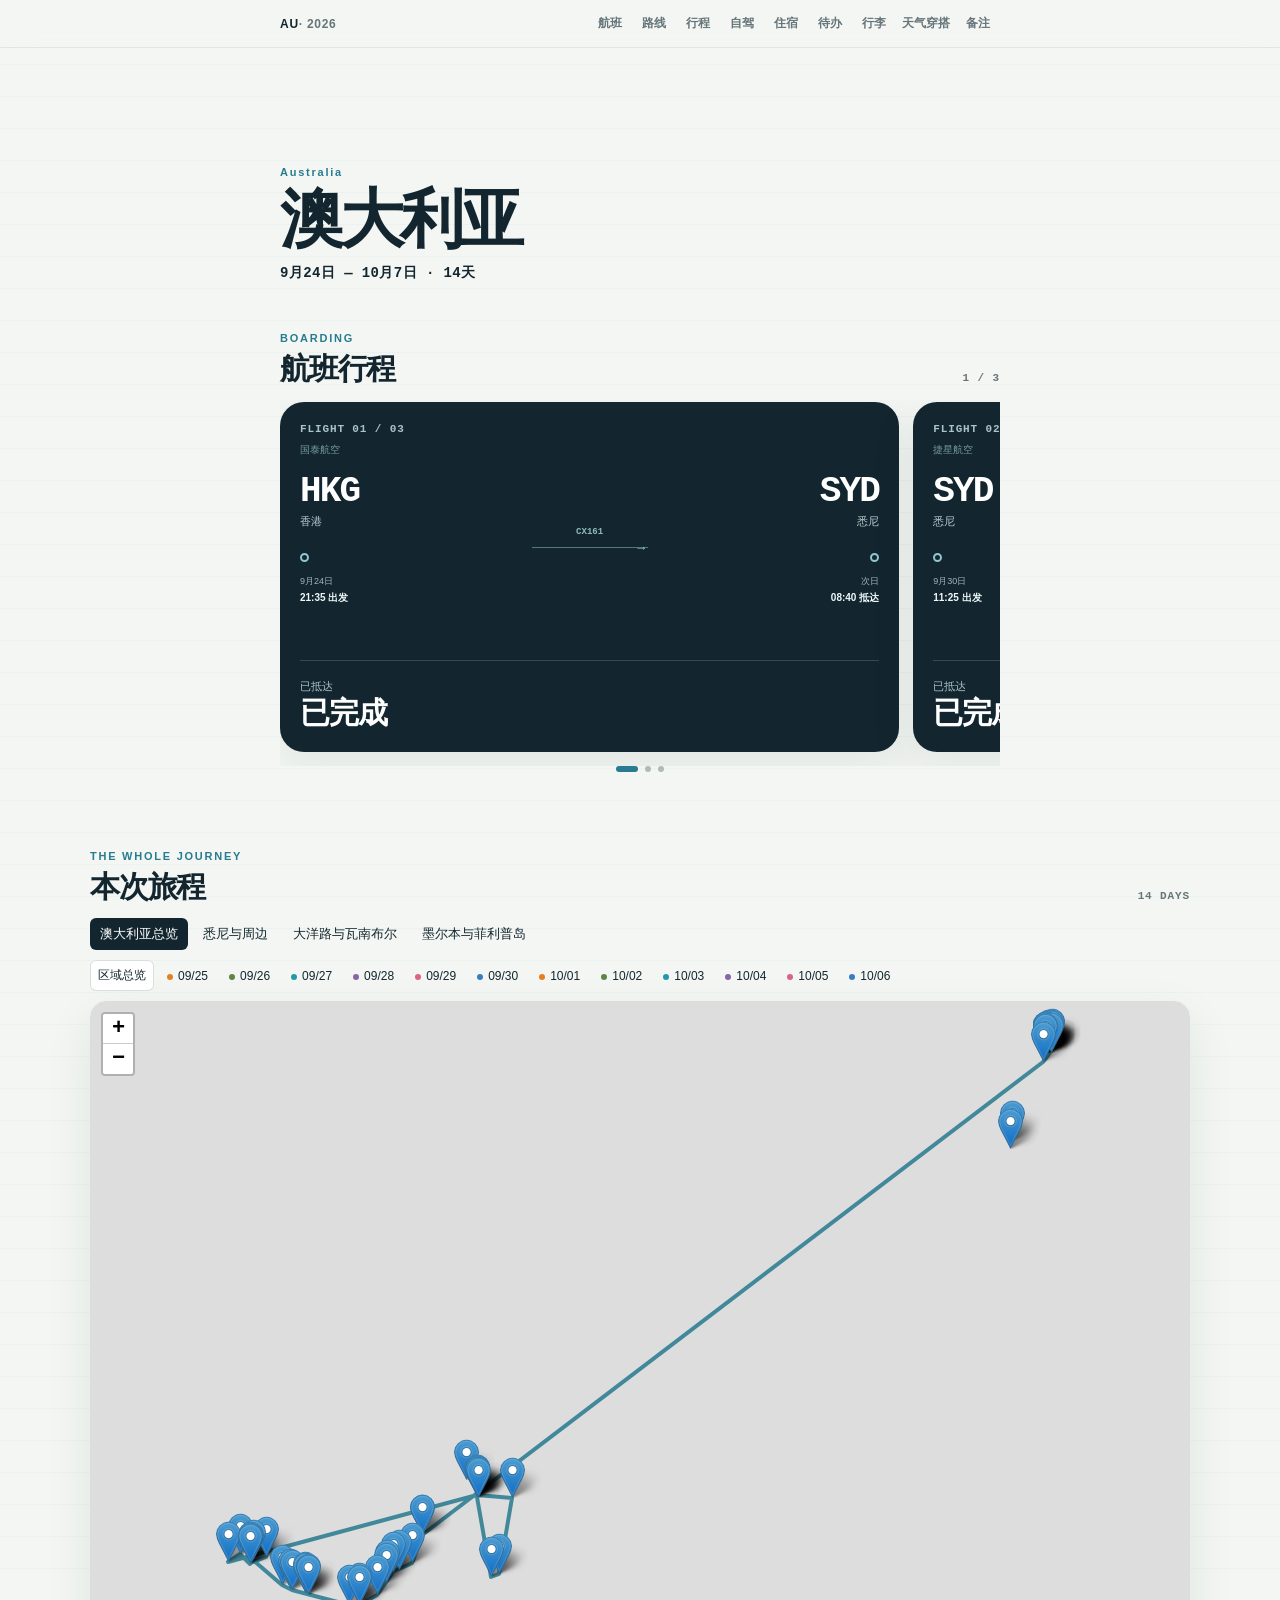
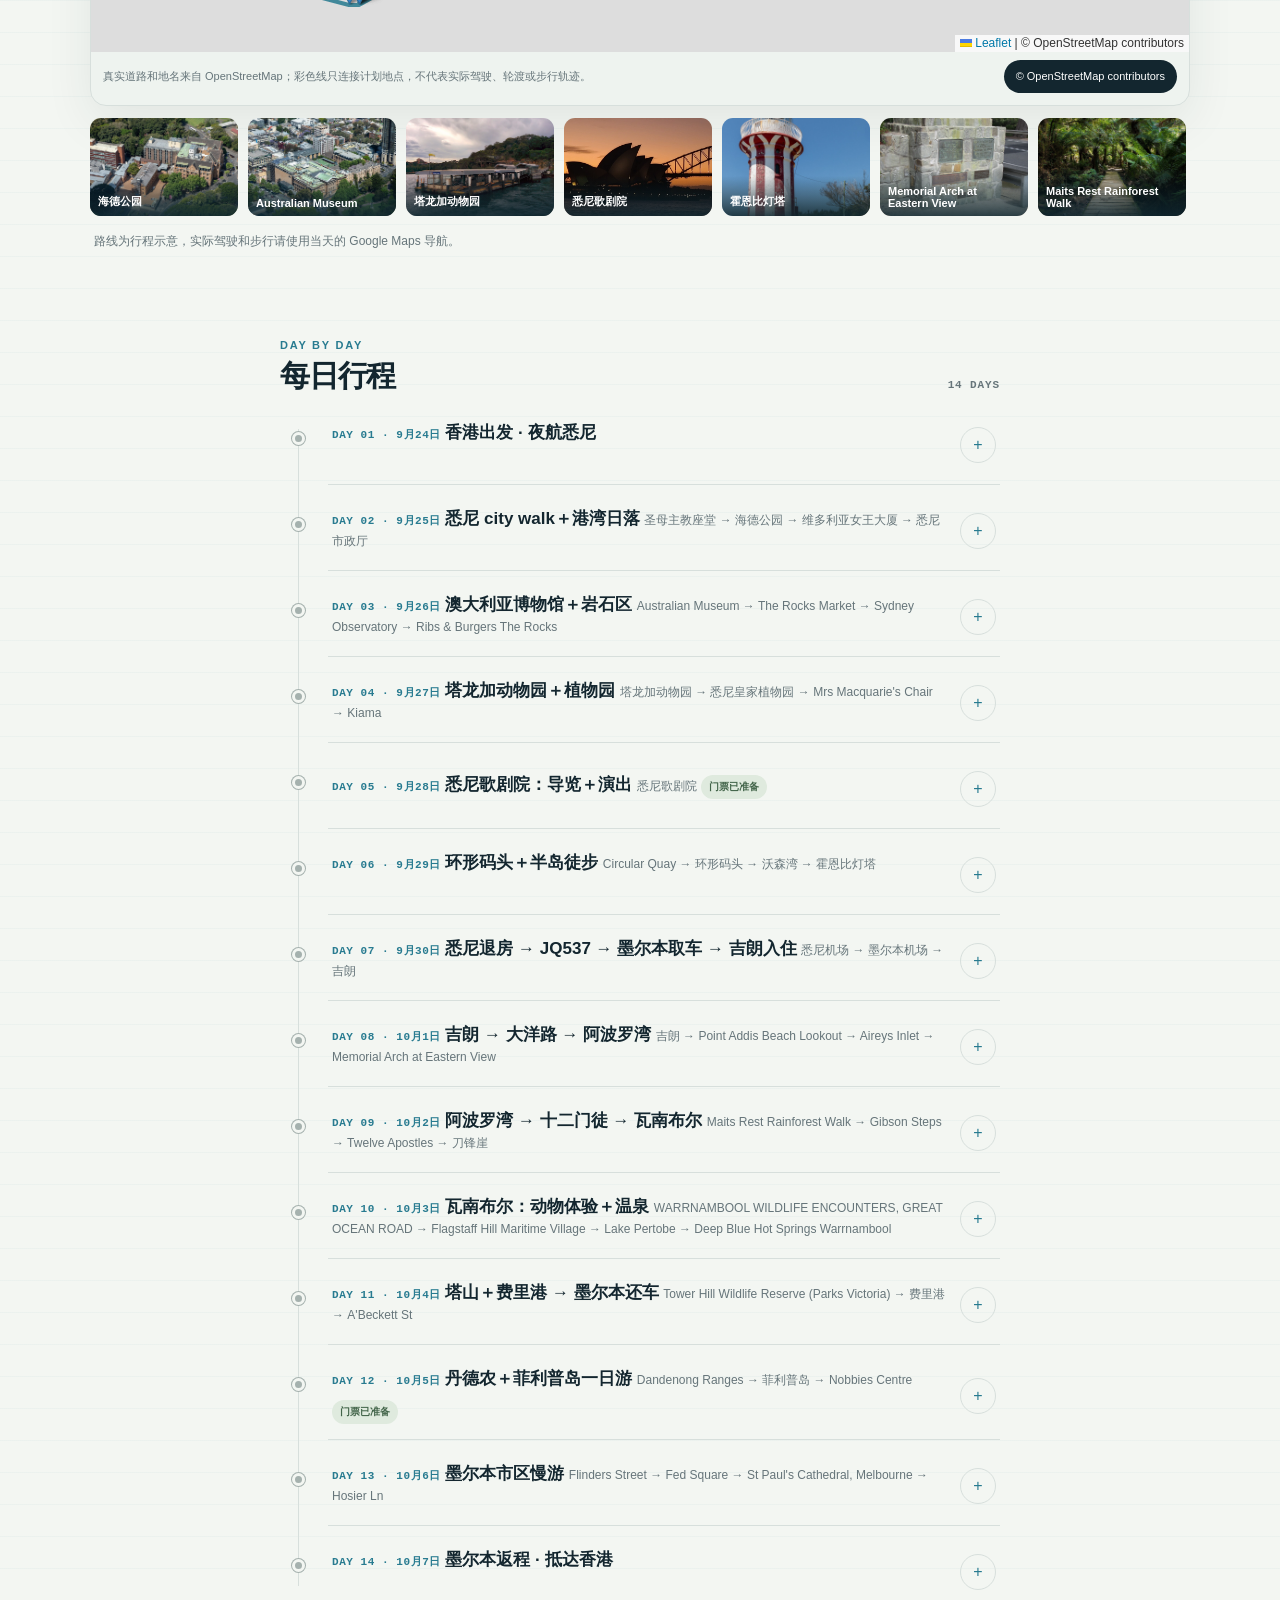
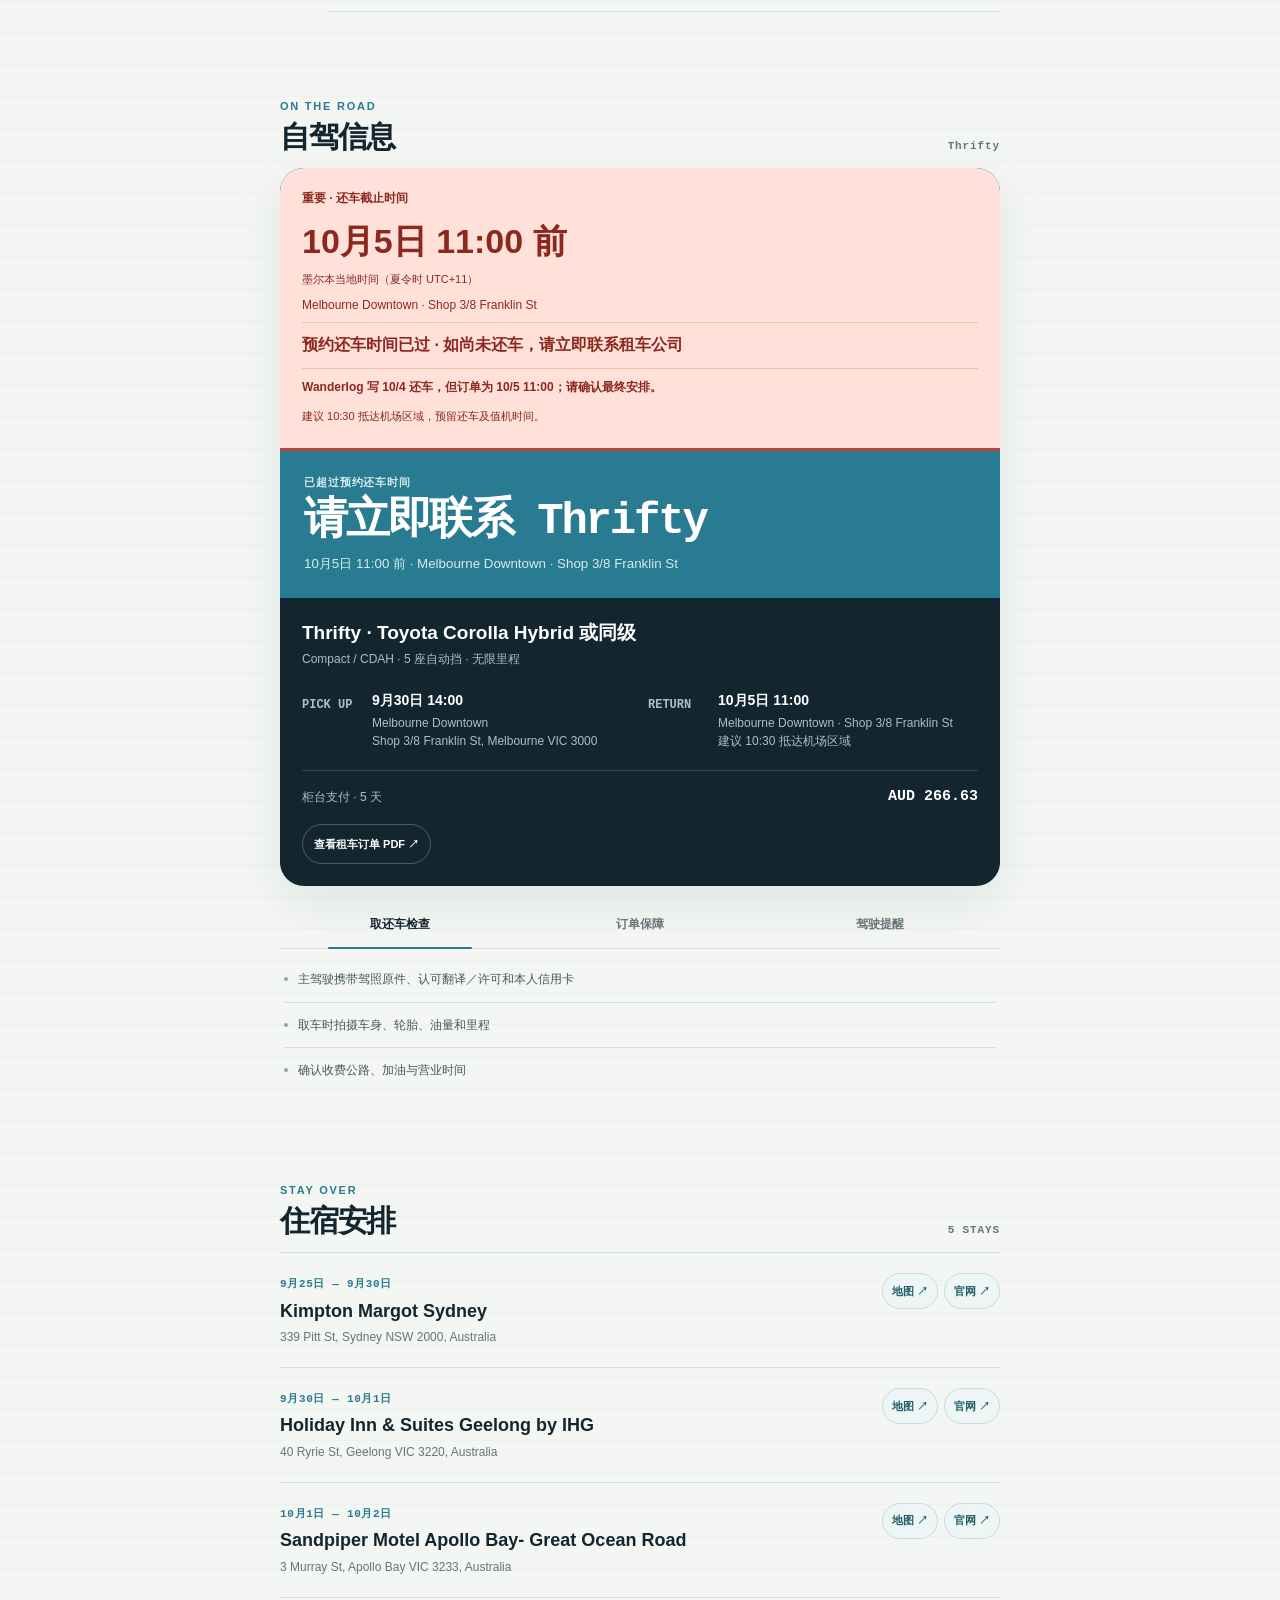
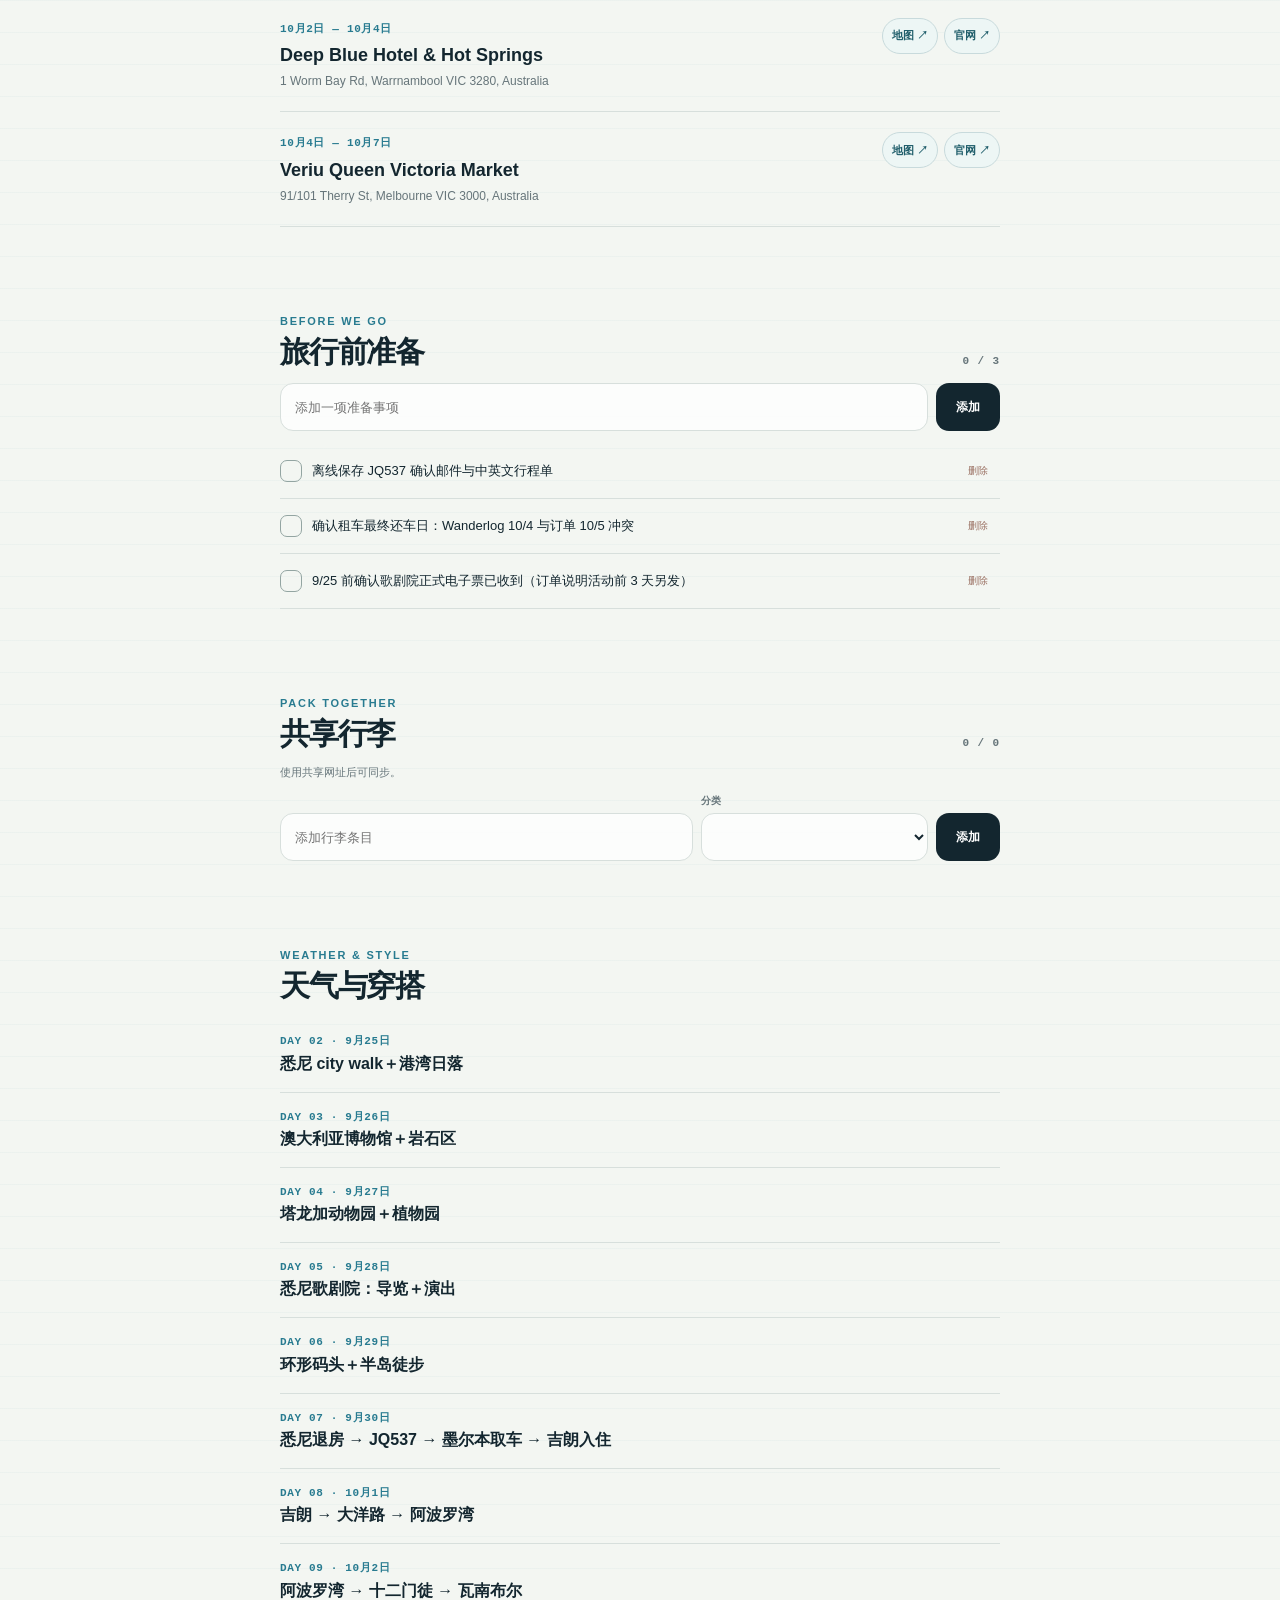
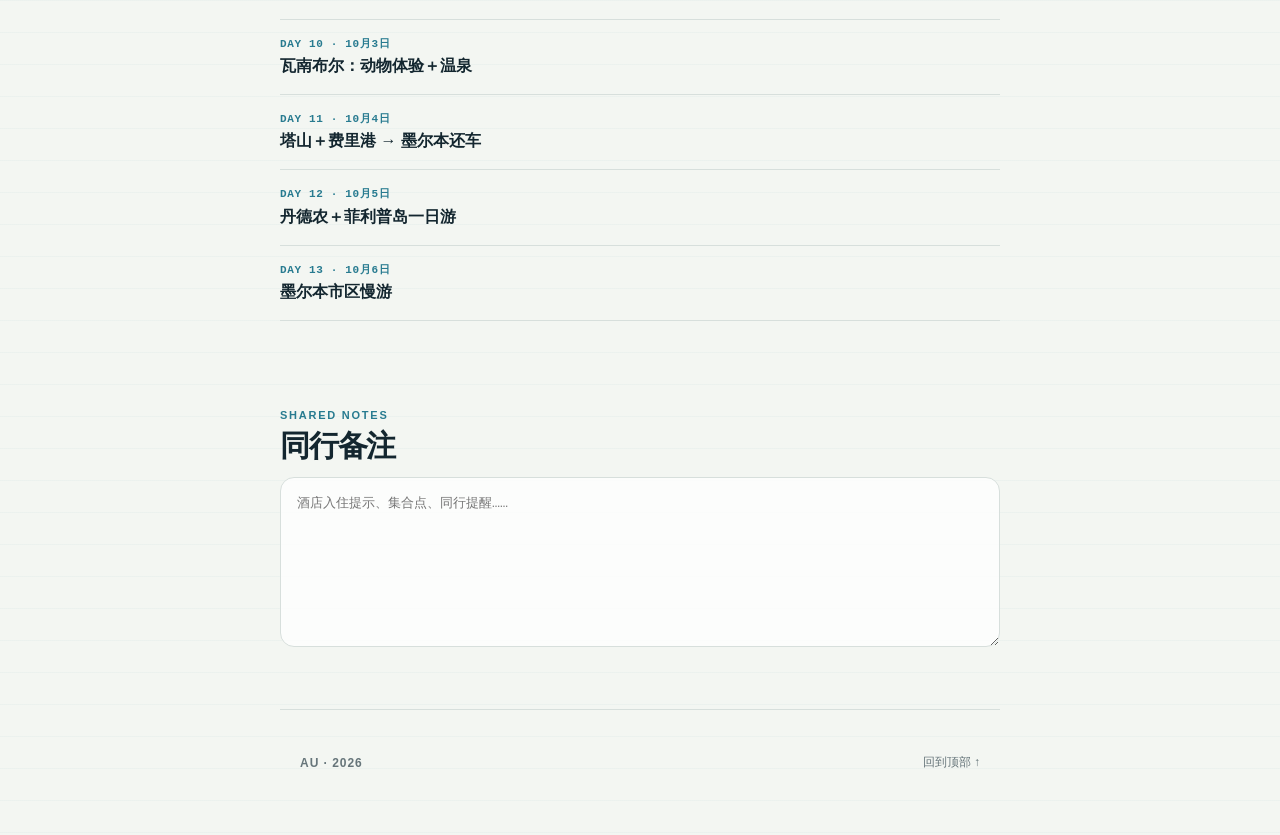
==== commit b618c3bc: "Add packing categories and shared drag sorting" ====
--- a/public/index.html
+++ b/public/index.html
@@ -15,6 +15,7 @@
   <script src="runtime-storage.js?v=20260914-3" defer></script>
   <script src="overview-map.js?v=20260915-1" defer></script>
   <script src="vendor/leaflet/leaflet.js?v=1.9.4" defer></script>
+  <script src="vendor/packing-reorder/packing-reorder.min.js?v=1.15.6" defer></script>
   <script src="route-ui.js?v=20260915-7" defer></script>
   <script src="app.js?v=20260914-3" defer></script>
   <script src="ticket-pdf-preview.js?v=20260910-2" defer></script>
@@ -102,7 +103,7 @@
     <section class="section extra-section" id="packing-extra" aria-labelledby="packing-extra-title">
       <div class="section-heading"><div><p class="section-kicker">PACK TOGETHER</p><h2 id="packing-extra-title">共享行李</h2></div><span class="soft-label" id="packing-progress">0 / 0</span></div>
       <p class="sync-copy" id="packing-sync">正在读取共享清单…</p>
-      <form class="todo-form packing-add" id="packing-form"><input id="packing-input" maxlength="160" placeholder="添加行李条目" aria-label="行李条目"><input id="packing-category" maxlength="60" placeholder="分类（可选）" aria-label="行李分类"><button type="submit">添加</button></form>
+      <form class="todo-form packing-add" id="packing-form"><input id="packing-input" maxlength="160" placeholder="添加行李条目" aria-label="行李条目"><label class="packing-category-field"><span>分类</span><select id="packing-category-select" aria-label="选择行李分类"></select></label><input id="packing-new-category" maxlength="60" placeholder="输入新分类名称" aria-label="新分类名称" hidden><button type="submit">添加</button></form>
       <div id="packing-list"></div>
     </section>
 
--- a/public/styles.css
+++ b/public/styles.css
@@ -483,19 +483,35 @@
 .stay-actions a { display:inline-flex;align-items:center;min-height:36px;padding:6px 9px;border:1px solid #c8dadc;border-radius:999px;background:#edf6f5;color:#205e6b;font-size:11px;font-weight:700;text-decoration:none; }
 .extra-section textarea { width:100%;min-height:170px;padding:16px;border:1px solid var(--line);border-radius:14px;background:rgba(255,255,255,.78);color:var(--ink);font:13px/1.7 inherit;resize:vertical; }
 .sync-copy { margin:0 0 14px;color:var(--muted);font-size:11px; }
-.packing-add { grid-template-columns:minmax(0,1fr) minmax(120px,.45fr) auto; }
-.packing-group { margin-top:22px; }
-.packing-group h3 { margin:0;padding-bottom:10px;border-bottom:1px solid var(--line);font-size:15px; }
-.packing-row { min-height:54px;display:grid;grid-template-columns:minmax(0,1fr) auto;align-items:center;border-bottom:1px solid var(--line); }
+.packing-add { grid-template-columns:minmax(0,1fr) minmax(155px,.55fr) auto;align-items:end; }
+.packing-category-field { display:grid;gap:5px; }
+.packing-category-field > span { color:var(--muted);font-size:10px;font-weight:720; }
+.packing-category-field select,#packing-new-category { min-height:48px;padding:0 12px;border:1px solid var(--line);border-radius:13px;background:rgba(255,255,255,.8);color:var(--ink);font:13px/1.3 inherit; }
+#packing-new-category { grid-column:2; }
+.packing-group { margin-top:16px;border-bottom:1px solid var(--line); }
+.packing-group-toggle { display:flex;width:100%;min-height:58px;align-items:center;justify-content:space-between;gap:16px;padding:10px 2px;border:0;background:transparent;text-align:left;cursor:pointer; }
+.packing-group-head { display:grid;grid-template-columns:42px minmax(0,1fr);align-items:center; }
+.packing-drag-handle { display:grid;min-width:40px;min-height:44px;place-items:center;padding:0;border:0;background:transparent;color:#8a9a97;font-size:22px;line-height:1;cursor:grab;touch-action:none;user-select:none; }
+.packing-drag-handle:active { cursor:grabbing;color:var(--lake); }
+.packing-group-toggle span { display:flex;align-items:baseline;gap:10px; }
+.packing-group-toggle strong { font-size:15px; }
+.packing-group-toggle small { color:var(--muted);font:700 10px/1 ui-monospace,monospace; }
+.packing-group-toggle i { display:grid;width:32px;height:32px;place-items:center;flex:none;border:1px solid var(--line);border-radius:50%;color:var(--lake);font-style:normal;transition:transform .18s ease; }
+.packing-group-toggle[aria-expanded="true"] i { transform:rotate(45deg); }
+.packing-row { min-height:54px;display:grid;grid-template-columns:42px minmax(0,1fr) auto;align-items:center;border-top:1px solid var(--line); }
 .packing-row label { min-height:54px;display:flex;align-items:center;gap:10px;font-size:13px;cursor:pointer; }
 .packing-row input { position:absolute;opacity:0; }
 .packing-row .todo-check { display:grid;width:22px;height:22px;place-items:center;flex:none;border:1.5px solid #93a5a2;border-radius:7px;color:transparent;font-size:13px; }
 .packing-row.is-complete .todo-check { border-color:var(--forest);background:var(--forest);color:white; }
 .packing-row.is-complete label > span:last-child { color:var(--muted);text-decoration:line-through; }
+.packing-actions { display:flex;align-items:center; }
 .packing-row button { min-width:44px;min-height:44px;border:0;background:transparent;color:#9a7062;font-size:10px;cursor:pointer; }
+.packing-row button[data-packing-action="edit"] { color:var(--lake); }
+.sortable-ghost { opacity:.32;background:var(--lake-soft); }
+.sortable-chosen { background:rgba(255,255,255,.9);box-shadow:0 10px 28px rgba(19,38,47,.12); }
 .style-day { border-bottom:1px solid var(--line); }
 .style-day summary { display:grid;gap:5px;padding:17px 0;cursor:pointer;list-style:none; }
 .style-day summary span { color:var(--lake);font:750 11px/1.3 ui-monospace,SFMono-Regular,Menlo,monospace;letter-spacing:.06em; }
 .style-day summary strong { font-size:16px; }
 .style-day p { margin:0;padding:0 0 14px 18px;color:#405158;font-size:13px;line-height:1.7; }
-@media(max-width:699px){.stay-row{grid-template-columns:1fr}.stay-actions{max-width:none;justify-content:flex-start}.packing-add{grid-template-columns:1fr}.packing-add button{width:100%}}
+@media(max-width:699px){.stay-row{grid-template-columns:1fr}.stay-actions{max-width:none;justify-content:flex-start}.packing-add{grid-template-columns:1fr}.packing-category-field,#packing-new-category{grid-column:1}.packing-add button{width:100%}.packing-row{grid-template-columns:36px minmax(0,1fr) auto}.packing-actions{flex-direction:column}.packing-row button[data-packing-action]{min-height:32px}.packing-group-head{grid-template-columns:36px minmax(0,1fr)}}
